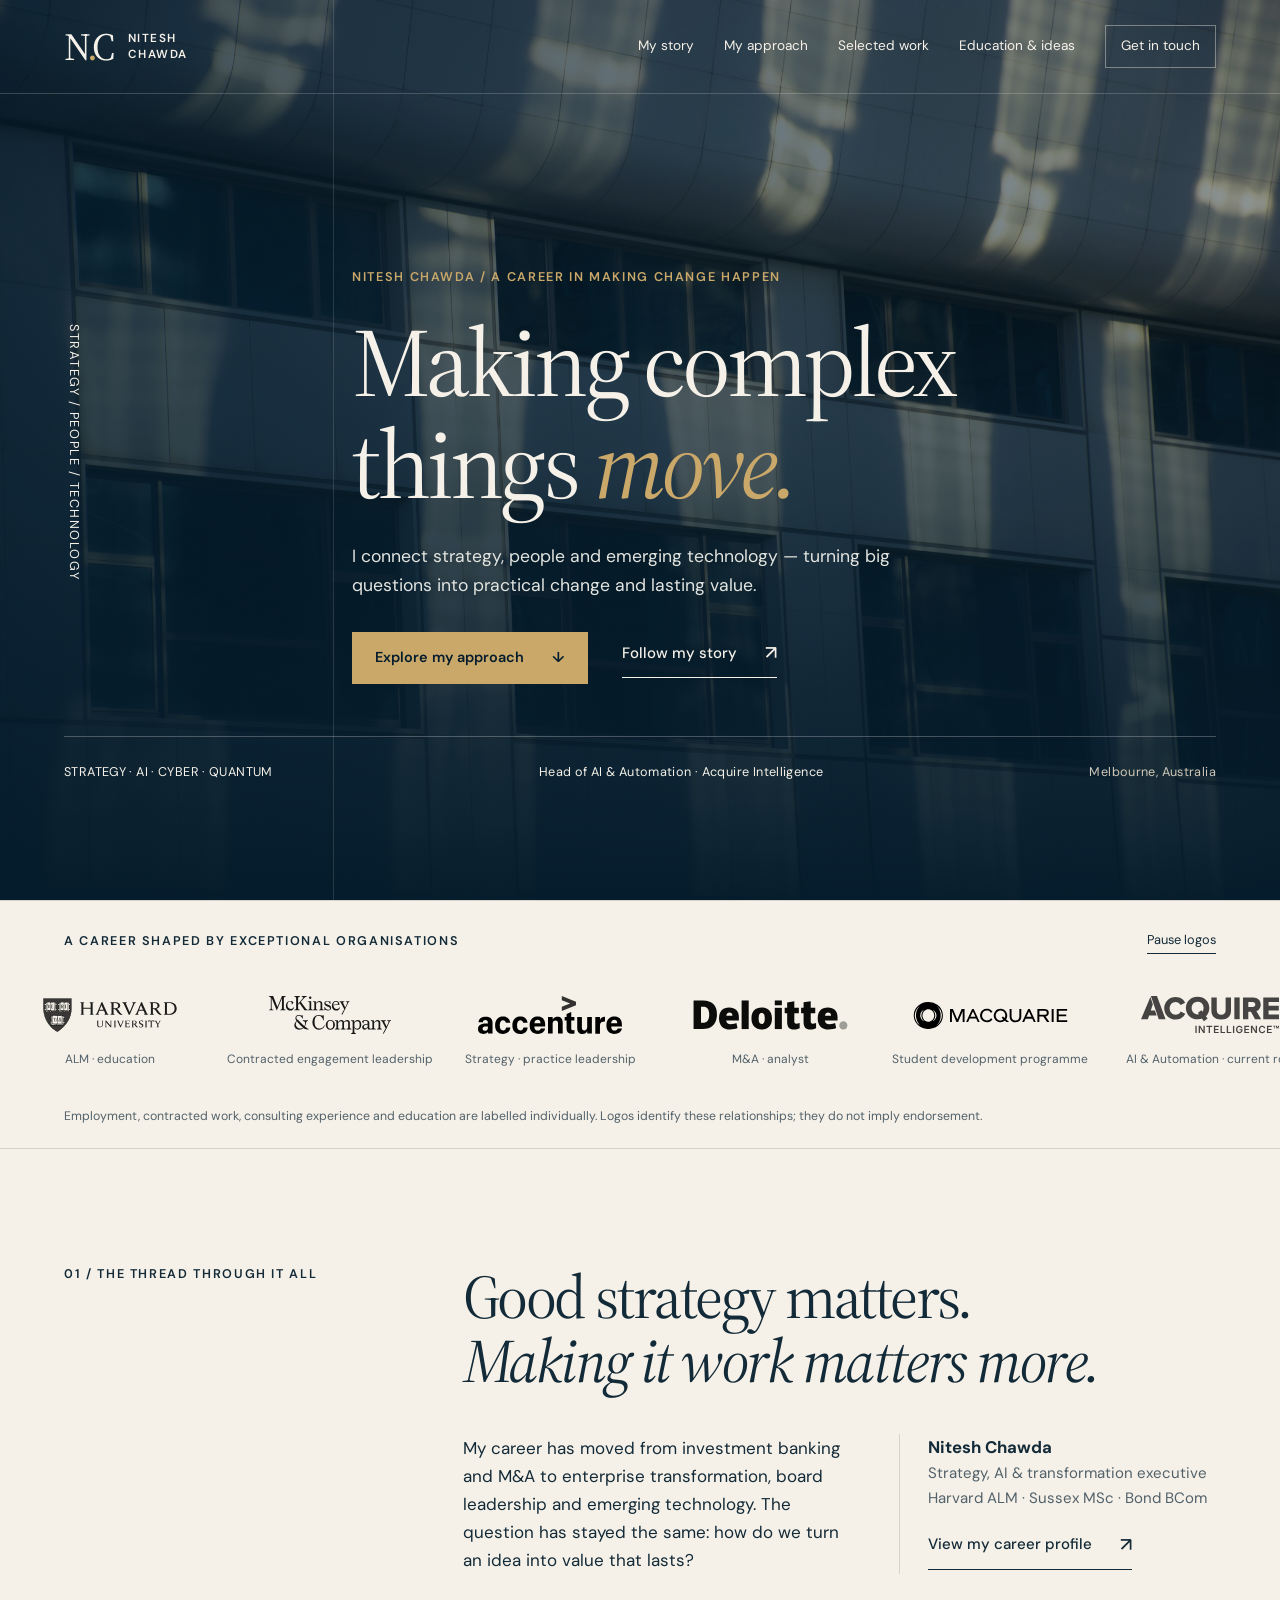
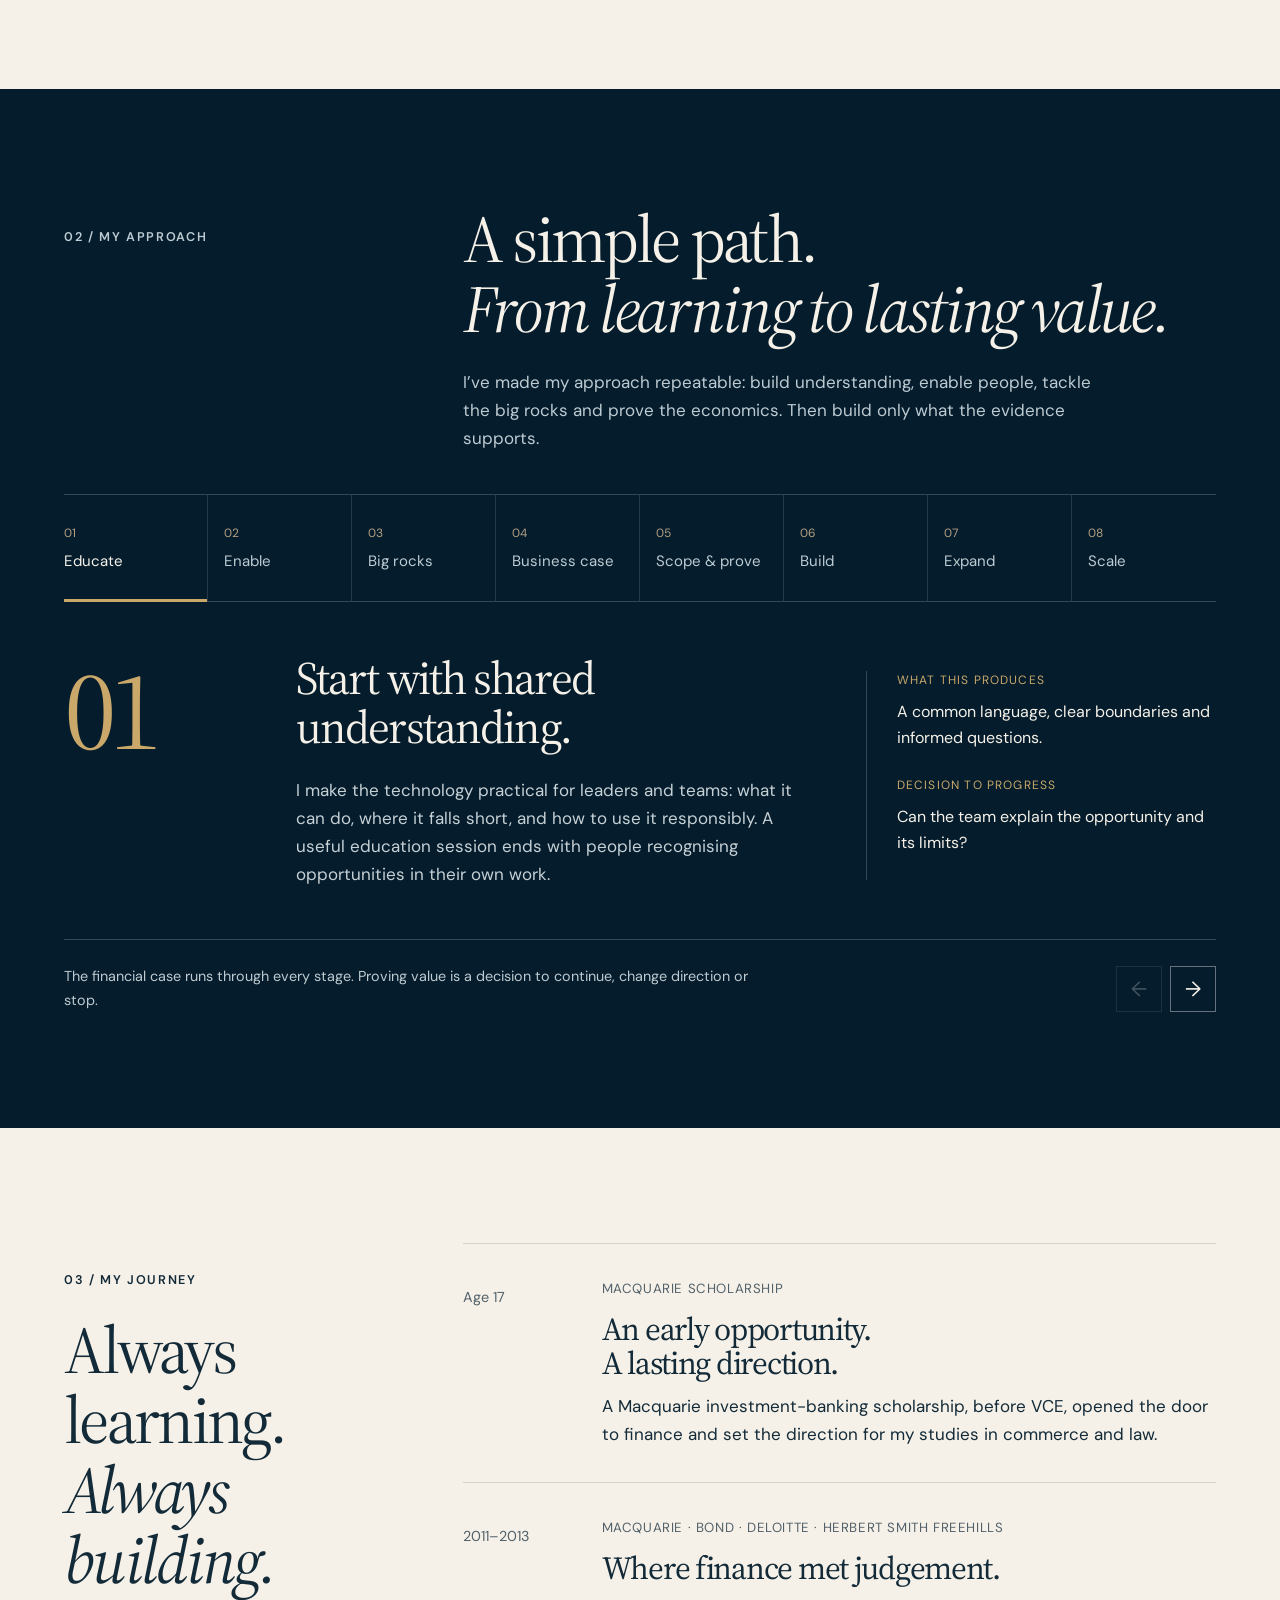
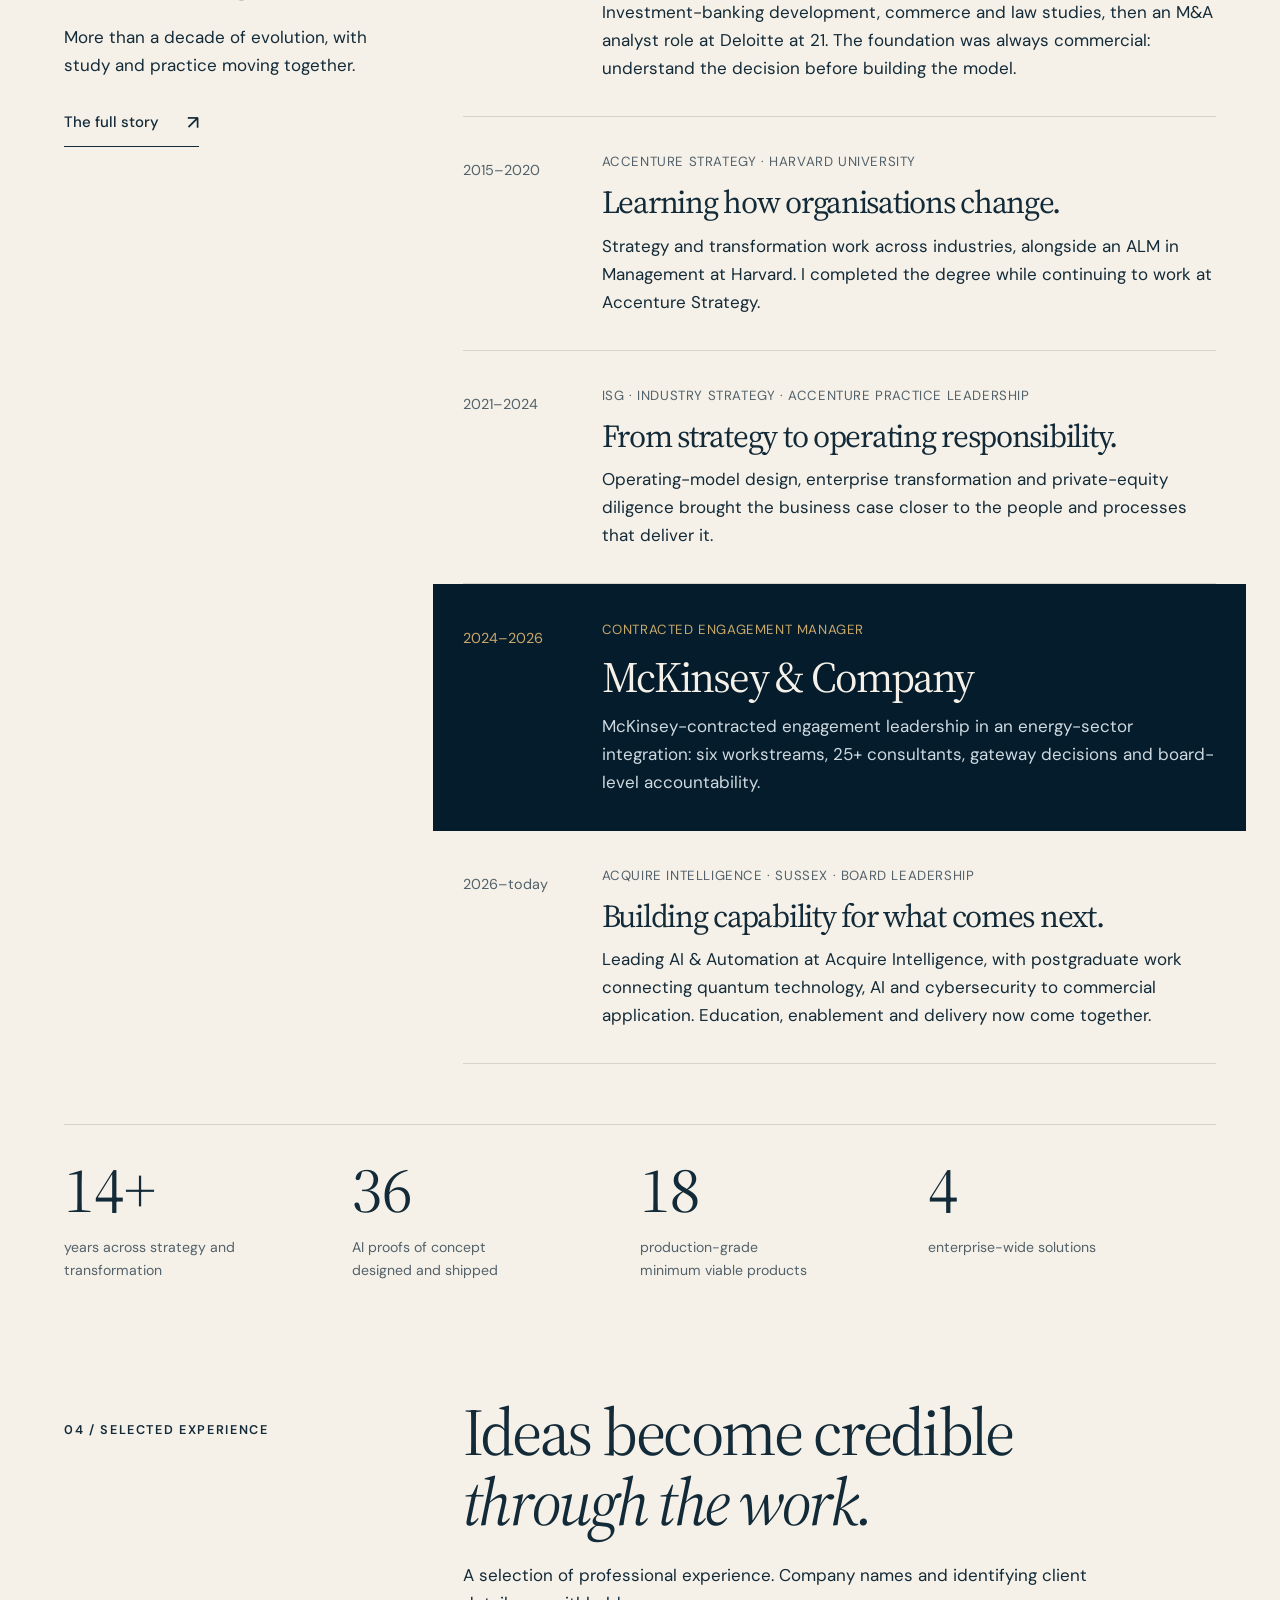
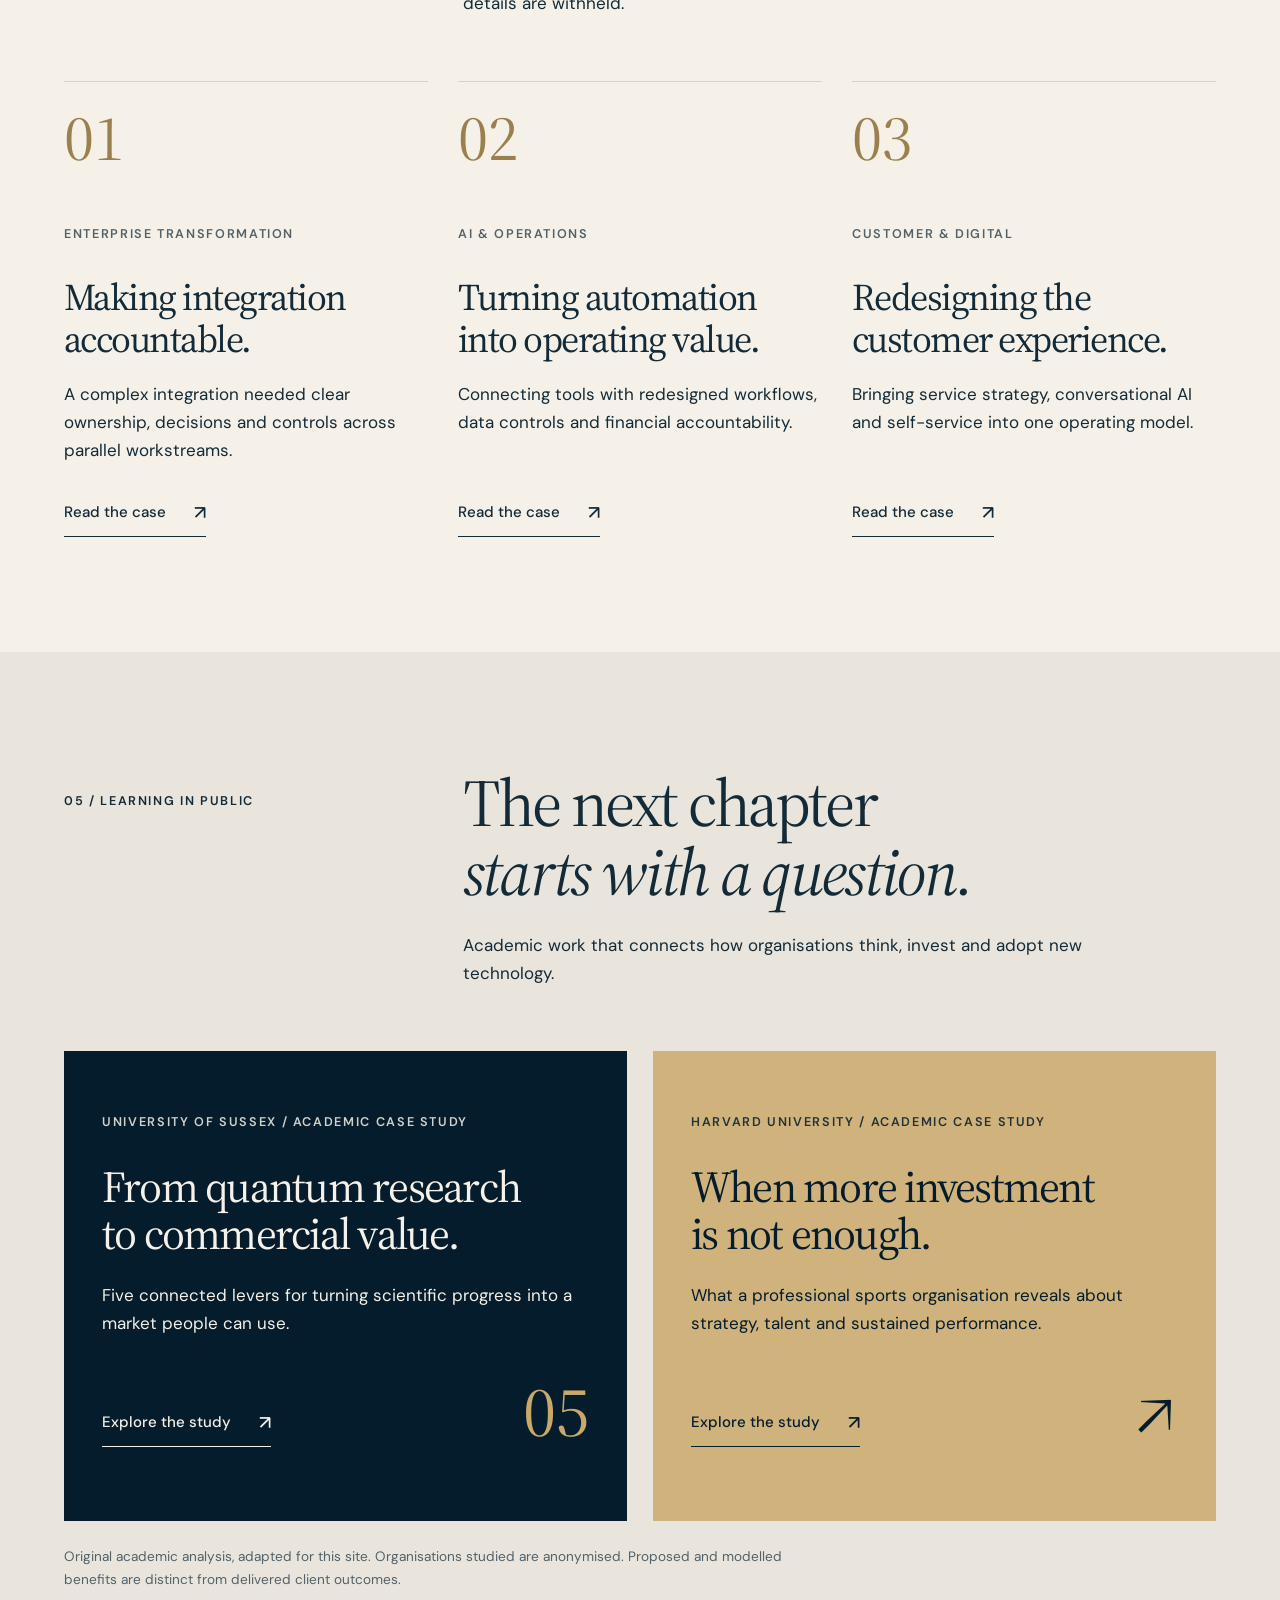
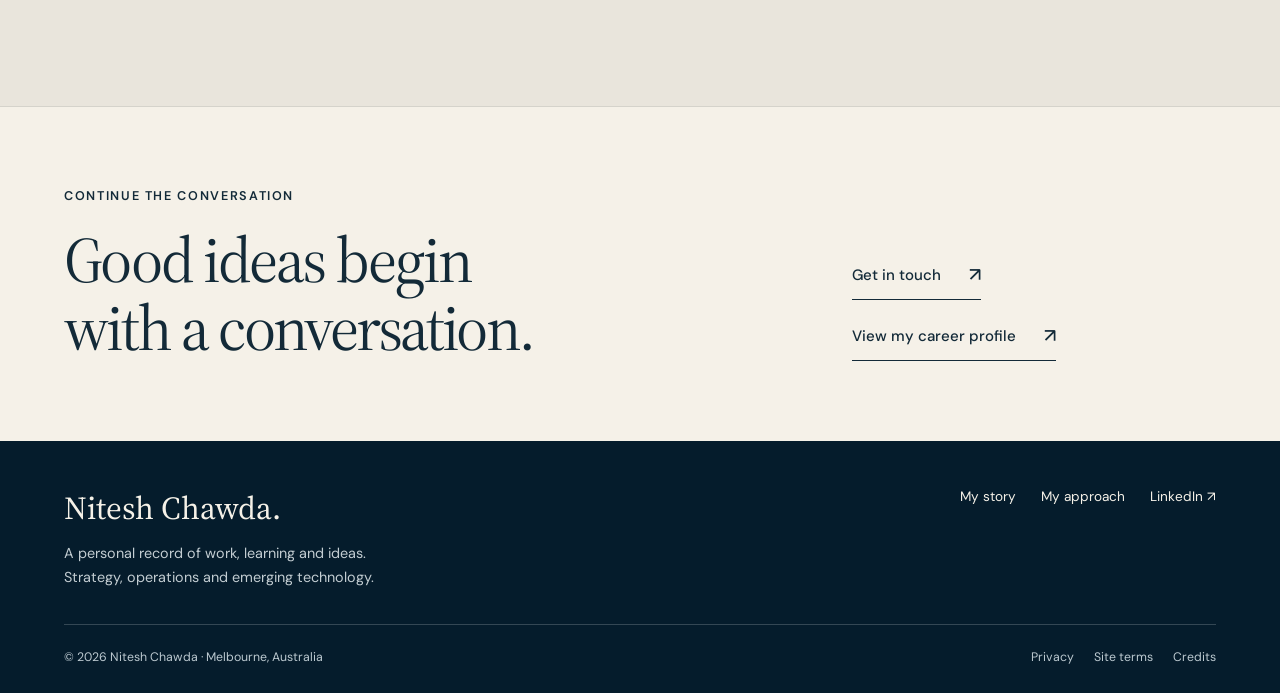
==== index.html @ 16fa70eb "Redesign personal portfolio around career, repeatable method and evidence" ====
<!doctype html>
<html lang="en-AU">
<head>
<meta charset="utf-8">
<meta name="viewport" content="width=device-width, initial-scale=1"><title>Strategy, people &amp; emerging technology · Nitesh Chawda</title>
<meta name="description" content="The personal career portfolio of Nitesh Chawda. Explore my journey, repeatable approach and selected work across strategy, AI, cybersecurity and quantum technology.">
<meta name="theme-color" content="#051c2c">
<meta property="og:title" content="Strategy, people &amp; emerging technology · Nitesh Chawda">
<meta property="og:description" content="The personal career portfolio of Nitesh Chawda. Explore my journey, repeatable approach and selected work across strategy, AI, cybersecurity and quantum technology.">
<meta property="og:type" content="website">
<meta property="og:url" content="https://niteshchawda.consulting/">
<meta property="og:image" content="https://niteshchawda.consulting/assets/hero.jpg">
<link rel="canonical" href="https://niteshchawda.consulting/">
<link rel="icon" href="assets/favicon.svg" type="image/svg+xml">
<link rel="preconnect" href="https://fonts.googleapis.com">
<link rel="preconnect" href="https://fonts.gstatic.com" crossorigin>
<link rel="stylesheet" href="assets/portfolio.css">
<script src="assets/portfolio.js" defer></script>
<script type="application/ld+json">{"@context": "https://schema.org", "@type": "ProfilePage", "url": "https://niteshchawda.consulting/", "mainEntity": {"@type": "Person", "name": "Nitesh Chawda", "url": "https://niteshchawda.consulting/", "jobTitle": "Head of AI & Automation Practice", "worksFor": {"@type": "Organization", "name": "Acquire Intelligence"}, "sameAs": ["https://www.linkedin.com/in/nitesh-chawda-strategy-director/"], "alumniOf": [{"@type": "CollegeOrUniversity", "name": "Bond University"}, {"@type": "CollegeOrUniversity", "name": "Harvard University"}, {"@type": "CollegeOrUniversity", "name": "University of Sussex"}]}}</script>
</head>
<body><a class="skip" href="#main">Skip to content</a>
<header class="header">
<div class="wrap"><a class="brand" href="./" aria-label="Nitesh Chawda — home"><span class="brand-monogram">N<i>.</i>C</span><span class="brand-name">NITESH<br>CHAWDA</span></a><button class="menu-toggle" type="button" aria-expanded="false" aria-controls="primary-nav">Menu</button>
<nav class="nav" id="primary-nav" aria-label="Main navigation"><a href="about.html">My story</a><a href="services.html">My approach</a><a href="engagements.html">Selected work</a><a href="insights.html">Education & ideas</a><a href="contact.html" class="nav-contact">Get in touch</a>
</nav>
</div>
</header>
<main id="main">
<section class="hero"><span class="hero-index" aria-hidden="true">STRATEGY / PEOPLE / TECHNOLOGY</span>
<div class="wrap">
<div class="hero-copy">
<p class="eyebrow gold">Nitesh Chawda / A career in making change happen
</p>
<h1>Making complex<br>things <em class="gold">move.</em>
</h1>
<p class="intro">I connect strategy, people and emerging technology — turning big questions into practical change and lasting value.
</p>
<div class="hero-links"><a class="button-link" href="#method">Explore my approach <span aria-hidden="true">↓</span></a><a class="text-link" href="about.html">Follow my story</a>
</div>
</div>
<div class="hero-bottom"><span>STRATEGY · AI · CYBER · QUANTUM</span><span>Head of AI & Automation · Acquire Intelligence</span><span>Melbourne, Australia</span>
</div>
</div>
</section>
<section class="affiliations" aria-label="Organisations in my career and education">
<div class="wrap affiliation-heading">
<p class="eyebrow">A career shaped by exceptional organisations
</p><button type="button" class="quiet-button js-only" data-pause-logos aria-pressed="false">Pause logos</button>
</div>
<div class="logo-window" tabindex="0" aria-label="Career and education logos">
<div class="logo-track">
<div class="logo-set">
<div class="logo-item"><img src="assets/logos/harvard.svg" alt="Harvard University" width="155" height="38" loading="lazy"><small>ALM · education</small>
</div>
<div class="logo-item"><img src="assets/logos/mckinsey.svg" alt="McKinsey &amp; Company" width="155" height="38" loading="lazy"><small>Contracted engagement leadership</small>
</div>
<div class="logo-item"><img src="assets/logos/accenture.svg" alt="Accenture" width="155" height="38" loading="lazy"><small>Strategy · practice leadership</small>
</div>
<div class="logo-item"><img src="assets/logos/deloitte.svg" alt="Deloitte" width="155" height="38" loading="lazy"><small>M&A · analyst</small>
</div>
<div class="logo-item"><img src="assets/logos/macquarie.svg" alt="Macquarie" width="155" height="38" loading="lazy"><small>Student development programme</small>
</div>
<div class="logo-item"><img src="assets/logos/acquire-intelligence.svg" alt="Acquire Intelligence" width="155" height="38" loading="lazy"><small>AI & Automation · current role</small>
</div>
<div class="logo-item"><img src="assets/logos/sussex.svg" alt="University of Sussex" width="155" height="38" loading="lazy"><small>MSc · education</small>
</div>
<div class="logo-item"><img src="assets/logos/bond.svg" alt="Bond University" width="155" height="38" loading="lazy"><small>Commerce · education</small>
</div>
<div class="logo-item"><img src="assets/logos/kpmg.svg" alt="KPMG" width="155" height="38" loading="lazy"><small>Strategy · manager</small>
</div>
<div class="logo-item"><img class="light-logo" src="assets/logos/isg-white.svg" alt="Information Services Group" width="155" height="38" loading="lazy"><small>Strategy · senior consultant</small>
</div>
<div class="logo-item"><img class="light-logo" src="assets/logos/woolworths-group-white.svg" alt="Woolworths Group" width="155" height="38" loading="lazy"><small>Strategy · contract role</small>
</div>
<div class="logo-item"><img src="assets/logos/telstra.svg" alt="Telstra" width="155" height="38" loading="lazy"><small>Consulting experience</small>
</div>
<div class="logo-item"><img src="assets/logos/bupa.svg" alt="Bupa" width="155" height="38" loading="lazy"><small>Consulting experience</small>
</div>
</div>
<div class="logo-set" aria-hidden="true">
<div class="logo-item"><img src="assets/logos/harvard.svg" alt="Harvard University" width="155" height="38" loading="lazy"><small>ALM · education</small>
</div>
<div class="logo-item"><img src="assets/logos/mckinsey.svg" alt="McKinsey &amp; Company" width="155" height="38" loading="lazy"><small>Contracted engagement leadership</small>
</div>
<div class="logo-item"><img src="assets/logos/accenture.svg" alt="Accenture" width="155" height="38" loading="lazy"><small>Strategy · practice leadership</small>
</div>
<div class="logo-item"><img src="assets/logos/deloitte.svg" alt="Deloitte" width="155" height="38" loading="lazy"><small>M&A · analyst</small>
</div>
<div class="logo-item"><img src="assets/logos/macquarie.svg" alt="Macquarie" width="155" height="38" loading="lazy"><small>Student development programme</small>
</div>
<div class="logo-item"><img src="assets/logos/acquire-intelligence.svg" alt="Acquire Intelligence" width="155" height="38" loading="lazy"><small>AI & Automation · current role</small>
</div>
<div class="logo-item"><img src="assets/logos/sussex.svg" alt="University of Sussex" width="155" height="38" loading="lazy"><small>MSc · education</small>
</div>
<div class="logo-item"><img src="assets/logos/bond.svg" alt="Bond University" width="155" height="38" loading="lazy"><small>Commerce · education</small>
</div>
<div class="logo-item"><img src="assets/logos/kpmg.svg" alt="KPMG" width="155" height="38" loading="lazy"><small>Strategy · manager</small>
</div>
<div class="logo-item"><img class="light-logo" src="assets/logos/isg-white.svg" alt="Information Services Group" width="155" height="38" loading="lazy"><small>Strategy · senior consultant</small>
</div>
<div class="logo-item"><img class="light-logo" src="assets/logos/woolworths-group-white.svg" alt="Woolworths Group" width="155" height="38" loading="lazy"><small>Strategy · contract role</small>
</div>
<div class="logo-item"><img src="assets/logos/telstra.svg" alt="Telstra" width="155" height="38" loading="lazy"><small>Consulting experience</small>
</div>
<div class="logo-item"><img src="assets/logos/bupa.svg" alt="Bupa" width="155" height="38" loading="lazy"><small>Consulting experience</small>
</div>
</div>
</div>
</div>
<div class="wrap">
<p class="affiliation-note">Employment, contracted work, consulting experience and education are labelled individually. Logos identify these relationships; they do not imply endorsement.
</p>
</div>
</section>
<section class="section">
<div class="wrap intro-grid">
<p class="eyebrow">01 / The thread through it all
</p>
<div>
<h2 class="intro-statement">Good strategy matters.<br><em>Making it work matters more.</em>
</h2>
<div class="intro-description">
<p>My career has moved from investment banking and M&A to enterprise transformation, board leadership and emerging technology. The question has stayed the same: how do we turn an idea into value that lasts?
</p>
<div class="mini-profile"><strong>Nitesh Chawda</strong><span>Strategy, AI & transformation executive</span><span>Harvard ALM · Sussex MSc · Bond BCom</span><a class="text-link" href="profile.html">View my career profile</a>
</div>
</div>
</div>
</div>
</section>
<section class="section dark method" id="method" data-method>
<div class="wrap">
<div class="section-head">
<p class="eyebrow gold">02 / My approach
</p>
<div>
<h2>A simple path.<br><em>From learning to lasting value.</em>
</h2>
<p>I’ve made my approach repeatable: build understanding, enable people, tackle the big rocks and prove the economics. Then build only what the evidence supports.
</p>
</div>
</div>
<div class="method-tabs js-only" role="tablist" aria-label="Explore the eight stages of my approach"><button type="button" class="method-tab" role="tab" id="step-1" aria-controls="method-panel" aria-selected="true" tabindex="0"><span>01</span>Educate</button><button type="button" class="method-tab" role="tab" id="step-2" aria-controls="method-panel" aria-selected="false" tabindex="-1"><span>02</span>Enable</button><button type="button" class="method-tab" role="tab" id="step-3" aria-controls="method-panel" aria-selected="false" tabindex="-1"><span>03</span>Big rocks</button><button type="button" class="method-tab" role="tab" id="step-4" aria-controls="method-panel" aria-selected="false" tabindex="-1"><span>04</span>Business case</button><button type="button" class="method-tab" role="tab" id="step-5" aria-controls="method-panel" aria-selected="false" tabindex="-1"><span>05</span>Scope & prove</button><button type="button" class="method-tab" role="tab" id="step-6" aria-controls="method-panel" aria-selected="false" tabindex="-1"><span>06</span>Build</button><button type="button" class="method-tab" role="tab" id="step-7" aria-controls="method-panel" aria-selected="false" tabindex="-1"><span>07</span>Expand</button><button type="button" class="method-tab" role="tab" id="step-8" aria-controls="method-panel" aria-selected="false" tabindex="-1"><span>08</span>Scale</button>
</div>
<div class="method-panel js-only" id="method-panel" role="tabpanel" aria-labelledby="step-1" tabindex="0">
<div class="method-number" data-number>01
</div>
<div>
<h3 data-title>Start with shared understanding.
</h3>
<p class="method-description" data-description>
</p>
</div>
<dl class="method-proof">
<dt>What this produces
</dt>
<dd data-output>
</dd>
<dt>Decision to progress
</dt>
<dd data-gate>
</dd>
</dl>
</div>
<div class="fallback-method">
<article>
<p class="eyebrow gold">01 / Educate
</p>
<h3>Start with shared understanding.
</h3>
<p>Give leaders and teams a practical understanding of the technology, its possibilities and its limits.
</p>
</article>
<article>
<p class="eyebrow gold">02 / Enable
</p>
<h3>Turn learning into everyday capability.
</h3>
<p>Connect the learning to real roles, tools, workflows and safe-use guidance.
</p>
</article>
<article>
<p class="eyebrow gold">03 / Big rocks
</p>
<h3>Find the big rocks. Break them down.
</h3>
<p>Identify the constraints that matter, then turn each into smaller, testable opportunities.
</p>
</article>
<article>
<p class="eyebrow gold">04 / Business case
</p>
<h3>Make every idea earn its investment.
</h3>
<p>Test full costs, adoption, risk, time to value and sustained returns before committing.
</p>
</article>
<article>
<p class="eyebrow gold">05 / Scope & prove
</p>
<h3>Choose a boundary. Prove the value.
</h3>
<p>Select one area and test feasibility, adoption and economics against a clear baseline.
</p>
</article>
<article>
<p class="eyebrow gold">06 / Build
</p>
<h3>Build something people can depend on.
</h3>
<p>Combine the working solution with its controls, support and operating model.
</p>
</article>
<article>
<p class="eyebrow gold">07 / Expand
</p>
<h3>Extend what the evidence supports.
</h3>
<p>Take proven components into adjacent teams, checking the value in each new context.
</p>
</article>
<article>
<p class="eyebrow gold">08 / Scale
</p>
<h3>Make the value last.
</h3>
<p>Embed ownership, governance and benefits tracking so the returns endure.
</p>
</article>
</div>
<div class="method-footer">
<p>The financial case runs through every stage. Proving value is a decision to continue, change direction or stop.
</p>
<div class="method-controls js-only"><button type="button" data-prev aria-label="Previous stage">←</button><button type="button" data-next aria-label="Next stage">→</button>
</div>
</div>
</div>
</section>
<section class="section" id="journey">
<div class="wrap">
<div class="journey-grid">
<div class="journey-aside">
<p class="eyebrow">03 / My journey
</p>
<h2 style="margin-top:25px">Always learning.<br><em>Always building.</em>
</h2>
<p>More than a decade of evolution, with study and practice moving together.
</p><a class="text-link" href="about.html">The full story</a>
</div>
<div class="timeline">
<article class="timeline-item ">
<div class="timeline-date">Age 17
</div>
<div>
<p class="role">Macquarie scholarship
</p>
<h3>An early opportunity.<br>A lasting direction.
</h3>
<p>A Macquarie investment-banking scholarship, before VCE, opened the door to finance and set the direction for my studies in commerce and law.
</p>
</div>
</article>
<article class="timeline-item ">
<div class="timeline-date">2011–2013
</div>
<div>
<p class="role">Macquarie · Bond · Deloitte · Herbert Smith Freehills
</p>
<h3>Where finance met judgement.
</h3>
<p>Investment-banking development, commerce and law studies, then an M&A analyst role at Deloitte at 21. The foundation was always commercial: understand the decision before building the model.
</p>
</div>
</article>
<article class="timeline-item ">
<div class="timeline-date">2015–2020
</div>
<div>
<p class="role">Accenture Strategy · Harvard University
</p>
<h3>Learning how organisations change.
</h3>
<p>Strategy and transformation work across industries, alongside an ALM in Management at Harvard. I completed the degree while continuing to work at Accenture Strategy.
</p>
</div>
</article>
<article class="timeline-item ">
<div class="timeline-date">2021–2024
</div>
<div>
<p class="role">ISG · Industry strategy · Accenture practice leadership
</p>
<h3>From strategy to operating responsibility.
</h3>
<p>Operating-model design, enterprise transformation and private-equity diligence brought the business case closer to the people and processes that deliver it.
</p>
</div>
</article>
<article class="timeline-item featured">
<div class="timeline-date">2024–2026
</div>
<div>
<p class="role">Contracted Engagement Manager
</p>
<h3>McKinsey &amp; Company
</h3>
<p>McKinsey-contracted engagement leadership in an energy-sector integration: six workstreams, 25+ consultants, gateway decisions and board-level accountability.
</p>
</div>
</article>
<article class="timeline-item ">
<div class="timeline-date">2026–today
</div>
<div>
<p class="role">Acquire Intelligence · Sussex · Board leadership
</p>
<h3>Building capability for what comes next.
</h3>
<p>Leading AI & Automation at Acquire Intelligence, with postgraduate work connecting quantum technology, AI and cybersecurity to commercial application. Education, enablement and delivery now come together.
</p>
</div>
</article>
</div>
</div>
<div class="stats">
<div class="stat"><strong>14+</strong><span>years across strategy and transformation</span>
</div>
<div class="stat"><strong>36</strong><span>AI proofs of concept designed and shipped</span>
</div>
<div class="stat"><strong>18</strong><span>production-grade minimum viable products</span>
</div>
<div class="stat"><strong>4</strong><span>enterprise-wide solutions</span>
</div>
</div>
</div>
</section>
<section class="section" style="padding-top:0">
<div class="wrap">
<div class="section-head">
<p class="eyebrow">04 / Selected experience
</p>
<div>
<h2>Ideas become credible<br><em>through the work.</em>
</h2>
<p>A selection of professional experience. Company names and identifying client details are withheld.
</p>
</div>
</div>
<div class="work-grid">
<article class="work-card"><span class="case-number">01</span>
<p class="eyebrow">Enterprise transformation
</p>
<h3>Making integration accountable.
</h3>
<p>A complex integration needed clear ownership, decisions and controls across parallel workstreams.
</p><a class="text-link" href="engagements.html#integration">Read the case</a>
</article>
<article class="work-card"><span class="case-number">02</span>
<p class="eyebrow">AI & operations
</p>
<h3>Turning automation into operating value.
</h3>
<p>Connecting tools with redesigned workflows, data controls and financial accountability.
</p><a class="text-link" href="engagements.html#automation">Read the case</a>
</article>
<article class="work-card"><span class="case-number">03</span>
<p class="eyebrow">Customer & digital
</p>
<h3>Redesigning the customer experience.
</h3>
<p>Bringing service strategy, conversational AI and self-service into one operating model.
</p><a class="text-link" href="engagements.html#customer">Read the case</a>
</article>
</div>
</div>
</section>
<section class="section research">
<div class="wrap">
<div class="section-head">
<p class="eyebrow">05 / Learning in public
</p>
<div>
<h2>The next chapter<br><em>starts with a question.</em>
</h2>
<p>Academic work that connects how organisations think, invest and adopt new technology.
</p>
</div>
</div>
<div class="research-grid">
<article class="research-card">
<p class="eyebrow">University of Sussex / Academic case study
</p>
<h3>From quantum research<br>to commercial value.
</h3>
<p>Five connected levers for turning scientific progress into a market people can use.
</p>
<div class="research-bottom"><a class="text-link" href="quantum-commercialisation.html">Explore the study</a><span class="research-motif" aria-hidden="true">05</span>
</div>
</article>
<article class="research-card light">
<p class="eyebrow">Harvard University / Academic case study
</p>
<h3>When more investment<br>is not enough.
</h3>
<p>What a professional sports organisation reveals about strategy, talent and sustained performance.
</p>
<div class="research-bottom"><a class="text-link" href="investment-and-performance.html">Explore the study</a><span class="research-motif" aria-hidden="true">↗</span>
</div>
</article>
</div>
<p class="research-note">Original academic analysis, adapted for this site. Organisations studied are anonymised. Proposed and modelled benefits are distinct from delivered client outcomes.
</p>
</div>
</section>
<section class="contact-section">
<div class="wrap contact-layout">
<div>
<p class="eyebrow">Continue the conversation
</p>
<h2 style="margin-top:20px">Good ideas begin<br>with a conversation.
</h2>
</div>
<div class="contact-links"><a class="text-link" href="contact.html">Get in touch</a><a class="text-link" href="profile.html">View my career profile</a>
</div>
</div>
</section>
</main>
<footer class="footer">
<div class="wrap">
<div class="footer-top">
<div><a class="footer-name" href="./">Nitesh Chawda.</a>
<p>A personal record of work, learning and ideas.<br>Strategy, operations and emerging technology.
</p>
</div>
<div class="footer-links"><a href="about.html">My story</a><a href="services.html">My approach</a><a href="https://www.linkedin.com/in/nitesh-chawda-strategy-director/" target="_blank" rel="noopener noreferrer">LinkedIn ↗</a>
</div>
</div>
<div class="footer-bottom"><span>© 2026 Nitesh Chawda · Melbourne, Australia</span>
<div><a href="privacy.html">Privacy</a><a href="terms.html">Site terms</a><a href="credits.html">Credits</a>
</div>
</div>
</div>
</footer>
</body>
</html>
---- assets/portfolio.css ----
@import url('https://fonts.googleapis.com/css2?family=DM+Sans:wght@400;500;600;700&family=Source+Serif+4:ital,wght@0,400;0,500;0,600;1,400;1,500&display=swap');
:root{--navy:#051c2c;--deep:#0b2c42;--brass:#c9a86a;--cream:#f5f1e8;--bone:#faf8f3;--text:#132a38;--muted:#52616a;--line:#d5d3cb;--serif:'Source Serif 4',Georgia,serif;--sans:'DM Sans',Arial,sans-serif;--space:clamp(24px,5vw,88px)}
*{box-sizing:border-box}html{scroll-behavior:smooth;scroll-padding-top:105px}body{margin:0;background:var(--cream);color:var(--text);font:17px/1.65 var(--sans);-webkit-font-smoothing:antialiased}button,input,textarea{font:inherit}a{color:inherit;text-decoration:none}a,button{touch-action:manipulation}button{cursor:pointer}img{max-width:100%;display:block}h1,h2,h3,p{margin:0}h1,h2,h3{font-family:var(--serif);font-weight:400;line-height:1.05;letter-spacing:-.04em}h1{font-size:clamp(3.3rem,7.6vw,7.8rem)}h2{font-size:clamp(2.8rem,5.2vw,5.2rem)}h3{font-size:clamp(1.8rem,3vw,2.8rem)}p+p{margin-top:1rem}button:focus-visible,a:focus-visible,input:focus-visible,textarea:focus-visible,summary:focus-visible{outline:3px solid #986e29;outline-offset:6px}.dark :focus-visible{outline-color:#e5c988}.wrap{max-width:1600px;margin:auto;padding-inline:var(--space)}.section{padding-block:clamp(70px,9vw,136px)}.dark{background:var(--navy);color:var(--cream)}.eyebrow{font-size:.79rem;line-height:1.5;font-weight:600;letter-spacing:.13em;text-transform:uppercase}.muted{color:var(--muted)}.gold{color:var(--brass)}.serif-italic{font-style:italic}.section-head{display:grid;grid-template-columns:1fr 2.1fr;gap:40px;margin-bottom:64px}.section-head p{max-width:630px;margin-top:24px}.text-link{display:inline-flex;align-items:center;gap:28px;border-bottom:1px solid currentColor;padding-bottom:8px;font-size:.94rem;font-weight:500}.text-link:after{content:'↗';font-size:1.2rem;transition:transform .2s}.text-link:hover:after{transform:translate(3px,-3px)}.button-link{padding:13px 22px;background:var(--brass);color:var(--navy);border:1px solid var(--brass);display:inline-flex;gap:28px;align-items:center;font-size:.9rem;font-weight:600}.button-link:hover{background:#e1c58e}.skip{position:absolute;top:8px;left:8px;transform:translateY(-200%);z-index:99;padding:8px 15px;background:white;color:var(--navy)}.skip:focus{transform:none}
.header{height:94px;position:absolute;inset:0 0 auto;z-index:20;color:var(--cream);border-bottom:1px solid #ffffff30}.header .wrap{height:100%;display:flex;align-items:center;justify-content:space-between;gap:30px}.brand{display:flex;align-items:center;gap:16px;flex-shrink:0}.brand-monogram{font-family:var(--serif);font-size:2.4rem;letter-spacing:-.09em}.brand-monogram i{color:var(--brass);font-style:normal}.brand-name{font-size:.73rem;font-weight:600;letter-spacing:.13em;line-height:1.4}.nav{display:flex;gap:30px;align-items:center;font-size:.85rem}.nav a{padding-block:7px;border-bottom:1px solid transparent}.nav a:hover,.nav a[aria-current=page]{border-color:var(--brass)}.nav .nav-contact{border:1px solid #f5f1e865;padding:9px 15px}.menu-toggle{display:none;border:1px solid #fff8;color:inherit;background:transparent;padding:7px 13px;font-size:.9rem}
.hero{min-height:min(940px,100svh);position:relative;display:flex;align-items:flex-end;padding-top:170px;padding-bottom:46px;background:var(--navy);overflow:hidden;color:var(--cream)}.hero:before{content:'';position:absolute;inset:0;background:linear-gradient(90deg,rgba(5,28,44,.76),rgba(5,28,44,.38)),linear-gradient(0deg,rgba(5,28,44,.97),transparent 75%),url('hero.jpg') center/cover no-repeat;opacity:.9}.hero:after{content:'';position:absolute;inset:0 0 0 26%;border-left:1px solid #ffffff20;pointer-events:none}.hero .wrap{position:relative;z-index:1;width:100%}.hero-copy{margin-left:25%;padding-block:26px 52px}.hero h1{max-width:950px;margin-block:24px 27px}.hero .intro{max-width:600px;font-size:1.1rem;line-height:1.65;color:#e2e4df}.hero-links{display:flex;gap:34px;flex-wrap:wrap;margin-top:32px;align-items:center}.hero-bottom{display:flex;justify-content:space-between;gap:24px;border-top:1px solid #ffffff40;padding-top:25px;font-size:.79rem;letter-spacing:.03em}.hero-bottom span:last-child{color:#d0c8b8}.hero-index{position:absolute;left:var(--space);top:36%;font-size:.8rem;letter-spacing:.12em;writing-mode:vertical-rl}.page-hero{padding-top:185px;padding-bottom:75px}.page-hero h1{font-size:clamp(3.3rem,6.8vw,6.5rem);max-width:1050px;margin:26px 0}.page-hero .lead{max-width:740px;color:#cfdbdf;font-size:1.15rem}
.intro-statement{max-width:1020px;font-size:clamp(2.8rem,4.8vw,5rem)}.intro-grid{display:grid;grid-template-columns:1fr 2.1fr;gap:40px}.intro-description{display:grid;grid-template-columns:1.2fr 1fr;gap:56px;margin-top:40px}.intro-description p{max-width:530px}.mini-profile{border-left:1px solid var(--line);padding-left:28px}.mini-profile strong{display:block;font-size:1.05rem}.mini-profile span{display:block;color:var(--muted);font-size:.94rem}.mini-profile a{margin-top:18px}.affiliations{border-top:1px solid var(--line);border-bottom:1px solid var(--line);padding-block:28px 22px;overflow:hidden}.affiliation-heading{display:flex;justify-content:space-between;align-items:center;gap:20px;margin-bottom:30px}.quiet-button{font:inherit;font-size:.8rem;background:transparent;border:0;border-bottom:1px solid currentColor;color:inherit;padding:0 0 3px}.logo-window{overflow:hidden}.logo-track{display:flex;gap:0;width:max-content;animation:drift 48s linear infinite}.logo-track.paused,.logo-window:hover .logo-track,.logo-window:focus-within .logo-track{animation-play-state:paused}.logo-set{display:flex;align-items:center}.logo-item{width:220px;min-height:98px;display:flex;flex-direction:column;align-items:center;justify-content:center;gap:16px;padding-inline:30px}.logo-item img{height:38px;width:155px;object-fit:contain;filter:grayscale(1);mix-blend-mode:multiply}.logo-item small{font-size:.75rem;color:var(--muted);white-space:nowrap}.affiliation-note{font-size:.77rem;color:var(--muted);margin-top:24px}.word-logo{font-family:var(--serif);font-size:1.7rem;line-height:1.1;font-weight:600;text-align:center}.word-logo.sans{font-family:var(--sans);font-size:1.4rem}
.method .section-head{margin-bottom:42px}.method .section-head p{color:#bdcbd2}.method-tabs{display:grid;grid-template-columns:repeat(8,1fr);border-top:1px solid #ffffff30;border-bottom:1px solid #ffffff30}.method-tab{position:relative;min-height:106px;text-align:left;border:0;border-right:1px solid #ffffff20;background:none;color:#bdcbd2;padding:20px 16px;line-height:1.2;font-size:.94rem}.method-tab:first-child{padding-left:0}.method-tab:last-child{border-right:0}.method-tab span{display:block;font-size:.75rem;color:#b5a183;margin-bottom:12px}.method-tab[aria-selected=true]{color:var(--cream)}.method-tab[aria-selected=true]:after{content:'';position:absolute;bottom:-1px;left:0;right:0;height:3px;background:var(--brass)}.method-tab:hover{background:#ffffff08}.method-panel{display:grid;grid-template-columns:.75fr 2.1fr 1.4fr;gap:44px;padding-block:52px 42px;min-height:330px}.method-number{font-family:var(--serif);font-size:7rem;line-height:1;color:var(--brass);letter-spacing:-.07em}.method-panel h3{font-size:clamp(2.3rem,3.6vw,3.6rem);max-width:640px}.method-panel .method-description{color:#c6d1d6;max-width:650px;margin-top:25px}.method-proof{border-left:1px solid #ffffff30;padding-left:30px}.method-proof dt{font-size:.75rem;letter-spacing:.1em;text-transform:uppercase;color:var(--brass);margin-bottom:8px}.method-proof dd{margin:0 0 24px;font-size:1rem}.method-footer{display:flex;justify-content:space-between;align-items:center;border-top:1px solid #ffffff30;padding-top:25px;gap:30px}.method-footer p{font-size:.9rem;color:#becbd0;max-width:720px}.method-controls{display:flex;gap:8px;flex-shrink:0}.method-controls button{width:46px;height:46px;background:none;border:1px solid #ffffff60;color:var(--cream);font-size:1.3rem}.method-controls button:hover{background:var(--brass);color:var(--navy)}.method-controls button:disabled{opacity:.25;cursor:default}.js-only{display:none}.js .js-only{display:block}.js .method-tabs.js-only{display:grid}.js .method-controls.js-only{display:flex}.js .fallback-method{display:none}.fallback-method article{border-top:1px solid #fff5;padding:24px 0}.fallback-method h3{font-size:2rem}.fallback-method p{margin-top:12px}
.journey-grid{display:grid;grid-template-columns:1fr 2.1fr;gap:40px}.journey-aside{position:sticky;top:60px;align-self:start}.journey-aside p{max-width:320px;margin-top:28px}.journey-aside .text-link{margin-top:28px}.timeline{border-top:1px solid var(--line)}.timeline-item{display:grid;grid-template-columns:105px 1fr;gap:34px;padding:34px 0;border-bottom:1px solid var(--line)}.timeline-date{font-size:.9rem;color:var(--muted);padding-top:8px}.timeline-item h3{font-size:2rem;margin-bottom:12px}.timeline-item .role{font-size:.83rem;letter-spacing:.045em;text-transform:uppercase;color:var(--muted);margin-bottom:13px}.timeline-item p{max-width:630px}.timeline-item.featured{background:var(--navy);color:var(--cream);padding:35px 30px;margin-inline:-30px;border:0}.timeline-item.featured .timeline-date,.timeline-item.featured .role{color:var(--brass)}.timeline-item.featured h3{font-size:2.7rem}.timeline-item.featured p{color:#cfdae0}.full-career .timeline-item{grid-template-columns:145px 1fr}.stats{display:grid;grid-template-columns:repeat(4,1fr);margin-top:60px;border-top:1px solid var(--line)}.stat{padding:30px 30px 0 0}.stat strong{font-family:var(--serif);font-size:4rem;line-height:1.1;font-weight:400}.stat span{display:block;font-size:.88rem;color:var(--muted);max-width:180px;margin-top:10px}
.work-grid{display:grid;grid-template-columns:repeat(3,1fr);gap:30px}.work-card{border-top:1px solid var(--line);padding-top:24px;display:flex;flex-direction:column;align-items:start}.work-card .eyebrow{color:var(--muted);margin-bottom:32px}.work-card h3{font-size:2.35rem;line-height:1.12}.work-card p{margin:20px 0 32px}.work-card .text-link{margin-top:auto}.case-number{font-family:var(--serif);font-size:4rem;color:#9b804d;margin-bottom:35px;line-height:1}.research{background:#e9e5dc}.research-grid{display:grid;grid-template-columns:1fr 1fr;gap:26px}.research-card{background:var(--navy);color:var(--cream);padding:38px;min-height:470px;display:flex;flex-direction:column;align-items:start;position:relative;overflow:hidden}.research-card.light{background:#d0b37c;color:var(--navy)}.research-card .eyebrow{margin-bottom:32px;opacity:.85}.research-card h3{font-size:2.75rem;max-width:560px}.research-card p{margin-top:24px;max-width:480px}.research-card .text-link{margin-top:auto}.research-bottom{display:flex;align-items:center;justify-content:space-between;width:100%;padding-top:40px}.research-motif{font-family:var(--serif);font-size:4.4rem;line-height:1;color:var(--brass)}.light .research-motif{color:var(--navy)}.research-note{font-size:.85rem;max-width:750px;margin-top:25px;color:var(--muted)}.learning-grid{display:grid;grid-template-columns:repeat(3,1fr);gap:40px;margin-top:55px}.learning-item{border-top:1px solid var(--line);padding-top:25px}.learning-item h3{font-size:2rem;margin:18px 0}.learning-item p{font-size:1rem}.learning-item .degree{font-weight:600;margin-bottom:12px}.learning-item small{display:block;color:var(--muted);margin-top:16px;font-size:.83rem}
.quote{font-family:var(--serif);font-size:clamp(2.6rem,5vw,5rem);line-height:1.15;letter-spacing:-.03em;max-width:1100px;margin:0}.quote-footer{margin-top:32px;font-size:.9rem}.contact-section{padding-block:80px;border-top:1px solid var(--line)}.contact-layout{display:grid;grid-template-columns:2fr 1fr;gap:60px;align-items:end}.contact-layout h2{font-size:clamp(2.8rem,5vw,5rem)}.contact-links{display:flex;flex-direction:column;gap:20px;align-items:start}.contact-links a{overflow-wrap:anywhere}.footer{background:var(--navy);color:var(--cream);padding-block:45px 25px}.footer-top{display:flex;justify-content:space-between;gap:50px;padding-bottom:35px}.footer-name{font:2rem var(--serif)}.footer-top p{max-width:560px;color:#c3cdd2;font-size:.9rem;margin-top:12px}.footer-links{display:flex;gap:25px;align-items:start;font-size:.85rem}.footer-bottom{border-top:1px solid #ffffff30;padding-top:22px;display:flex;justify-content:space-between;gap:25px;font-size:.77rem;color:#bcc9d0}.footer-bottom div{display:flex;gap:20px}
.article{max-width:980px;margin:auto;padding:80px var(--space)}.article h2{font-size:2.7rem;margin:48px 0 22px}.article h3{font-size:1.75rem;margin:28px 0 15px}.article p{margin-bottom:22px}.article .eyebrow{margin-bottom:16px}.article ul{padding-left:22px}.article li{margin-bottom:12px}.article .callout{background:#e8e2d6;border-left:3px solid #9b804d;padding:25px 30px;margin:32px 0}.article .callout p:last-child{margin-bottom:0}.case-meta{display:grid;grid-template-columns:repeat(3,1fr);gap:25px;border-block:1px solid var(--line);padding-block:25px;margin-bottom:42px}.case-meta dt{font-size:.75rem;text-transform:uppercase;letter-spacing:.06em;color:var(--muted);margin-bottom:8px}.case-meta dd{margin:0;font-size:.95rem}.case-section{padding-block:65px;border-top:1px solid var(--line)}.case-section h2{margin-top:0}.back-link{margin-bottom:38px}.source-note{font-size:.88rem;color:var(--muted);border-top:1px solid var(--line);padding-top:24px}.form-grid{display:grid;grid-template-columns:1fr 1fr;gap:25px}.contact-form label{display:block;font-size:.9rem;margin-bottom:7px}.contact-form input,.contact-form textarea{width:100%;background:transparent;border:1px solid #8d9699;border-radius:0;padding:13px;color:var(--navy)}.contact-form textarea{min-height:170px}.form-row{margin-bottom:25px}.contact-form button{border:0}.contact-form .consent{display:flex;align-items:start;gap:10px;font-size:.85rem}.contact-form .consent input{width:18px;height:18px;flex-shrink:0}.print-button{background:none;border:1px solid currentColor;padding:10px 18px;color:inherit;font:inherit;font-size:.9rem}.no-margin{margin:0}.visually-hidden{position:absolute;width:1px;height:1px;overflow:hidden;clip:rect(0,0,0,0);white-space:nowrap}.print-only{display:none}@keyframes drift{to{transform:translateX(-50%)}}
.js .method-panel.js-only{display:grid}
.logo-item img.light-logo{filter:brightness(0);mix-blend-mode:normal}
@media(min-width:1700px){.hero{min-height:880px}}
@media(max-width:1100px){.nav{gap:18px}.hero-copy{margin-left:15%}.hero:after{left:18%}.hero-index{display:none}.section-head,.intro-grid,.journey-grid{grid-template-columns:1fr 2.3fr}.intro-description{gap:30px}.method-tabs{grid-template-columns:repeat(4,1fr)}.method-tab:nth-child(4){border-right:0}.method-tab{min-height:90px;border-bottom:1px solid #ffffff20}.method-tab:first-child{padding-left:16px}.method-panel{grid-template-columns:.65fr 2fr 1.5fr;gap:25px}.method-number{font-size:5rem}.work-grid{gap:25px}.work-card h3{font-size:2rem}.research-card{padding:30px}.research-card h3{font-size:2.35rem}}
@media(max-width:800px){.header{height:80px}.brand-name{font-size:.68rem}.menu-toggle{display:block}.nav{display:none;position:absolute;left:0;right:0;top:79px;padding:24px var(--space);background:var(--navy);border-bottom:1px solid #ffffff40;flex-direction:column;align-items:stretch;gap:12px}.nav.open{display:flex}.nav .nav-contact{align-self:start}.hero{min-height:820px;min-height:100svh;padding-top:140px;padding-bottom:28px}.hero-copy{margin-left:0;padding-bottom:40px}.hero:after{display:none}.hero h1{font-size:clamp(3.4rem,10vw,5.5rem)}.hero .intro{max-width:530px;font-size:1rem}.hero-links{gap:22px}.hero-bottom{font-size:.72rem;flex-direction:column;gap:8px}.section-head,.intro-grid,.journey-grid{grid-template-columns:1fr;gap:24px}.section-head{margin-bottom:40px}.intro-description{grid-template-columns:1fr}.mini-profile{padding-left:0;border-left:0;border-top:1px solid var(--line);padding-top:25px}.journey-aside{position:static}.journey-aside p{max-width:600px}.journey-aside .text-link{margin-bottom:25px}.timeline-item{grid-template-columns:95px 1fr;gap:20px}.timeline-item.featured{margin-inline:0;padding:30px 22px}.timeline-item.featured h3{font-size:2.15rem}.stats{grid-template-columns:1fr 1fr}.stat strong{font-size:3.4rem}.method-panel{grid-template-columns:62px 1fr;gap:20px;min-height:0;padding-block:35px}.method-number{font-size:3.5rem}.method-proof{grid-column:2;padding-left:0;border-left:0}.method-panel h3{font-size:2.6rem}.method-proof dd{margin-bottom:18px}.method-footer{align-items:start}.method-footer p{font-size:.84rem}.work-grid{grid-template-columns:1fr}.work-card{display:grid;grid-template-columns:60px 1fr;column-gap:25px;padding-block:28px}.work-card .eyebrow,.work-card h3,.work-card p,.work-card .text-link{grid-column:2}.work-card .eyebrow{margin-bottom:16px}.work-card .case-number{grid-row:1/4;font-size:2.5rem}.work-card p{margin:16px 0 22px}.work-card .text-link{justify-self:start}.research-grid{grid-template-columns:1fr}.research-card{min-height:430px}.learning-grid{grid-template-columns:1fr;gap:30px}.contact-layout{grid-template-columns:1fr;gap:35px}.footer-top,.footer-bottom{flex-direction:column;gap:25px}.footer-links{flex-wrap:wrap}.case-meta{grid-template-columns:1fr;gap:18px}.full-career .timeline-item{grid-template-columns:1fr;gap:10px}.page-hero{padding-top:140px;padding-bottom:55px}.article{padding-block:50px}.form-grid{grid-template-columns:1fr;gap:0}.affiliation-heading{align-items:start}.logo-item{width:190px}.logo-item img{width:140px}.affiliation-heading .eyebrow{max-width:210px}}
@media(max-width:420px){.hero h1{font-size:3.2rem}.hero-links{align-items:start;flex-direction:column;gap:20px}.hero-copy{padding-top:0}.method-tab{font-size:.8rem;padding:15px 10px}.method-tab span{font-size:.73rem}.method-panel{grid-template-columns:1fr}.method-number{font-size:3rem}.method-proof{grid-column:1}.timeline-item{grid-template-columns:1fr;gap:10px}.timeline-item.featured{padding:25px 20px}.research-card h3{font-size:2.15rem}.research-card{padding:28px 24px}.brand{gap:10px}.brand-monogram{font-size:2rem}.method-footer{flex-direction:column}}
@media(prefers-reduced-motion:reduce){html{scroll-behavior:auto}.logo-track{animation:none}.logo-window{overflow-x:auto}.logo-set[aria-hidden=true]{display:none}*{transition:none!important}}
@media print{.header,.footer,.contact-section,.no-print,.print-button,.skip,.logo-window,.hero-links{display:none!important}.print-only{display:block}body,.dark,.research{background:white!important;color:#111!important;font-size:11pt}.wrap{padding:0}.section,.page-hero{padding:20px 0}.page-hero h1{font-size:32pt}.page-hero .lead,.muted,.timeline-date,.role,.timeline-item.featured p,.timeline-item.featured .role{color:#444!important}h2{font-size:25pt}h3{font-size:19pt!important}.timeline-item.featured{background:#eee;color:#111;margin:0}.timeline-item,.learning-item,.case-section{break-inside:avoid}.timeline-item{padding:15px 0}.article{max-width:none;padding:0}.article h2{font-size:23pt}.article h3{font-size:18pt}.source-note{font-size:10pt}.contact-layout,.journey-grid{display:block}.full-career .timeline-item{grid-template-columns:125px 1fr}.hero{min-height:0;padding:20px 0}.hero:before,.hero:after{display:none}.hero-copy{margin:0}.hero h1{font-size:36pt}.hero .intro{color:#111}.research-grid,.learning-grid{display:block}.research-card{background:white!important;color:#111;min-height:0;padding:20px 0}.research-motif{display:none}.stats{margin-top:20px}.stat strong{font-size:30pt}}
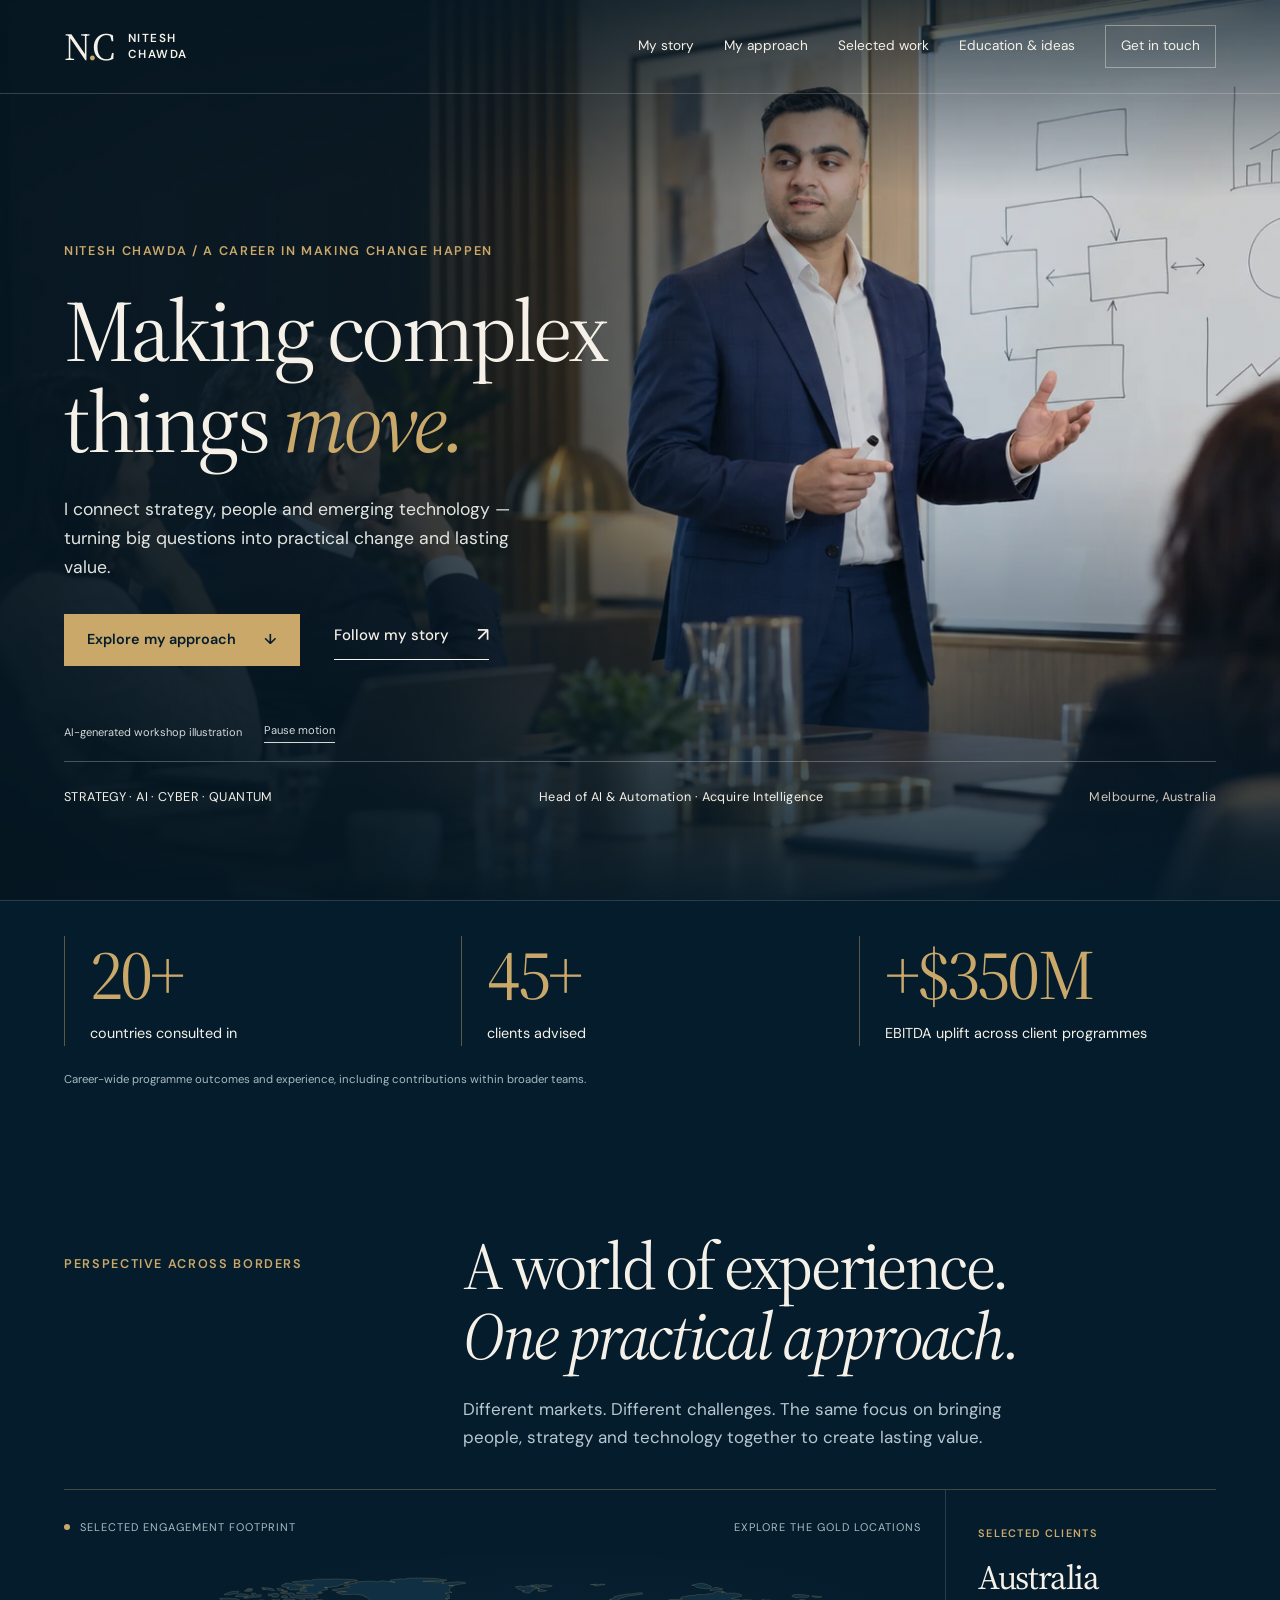
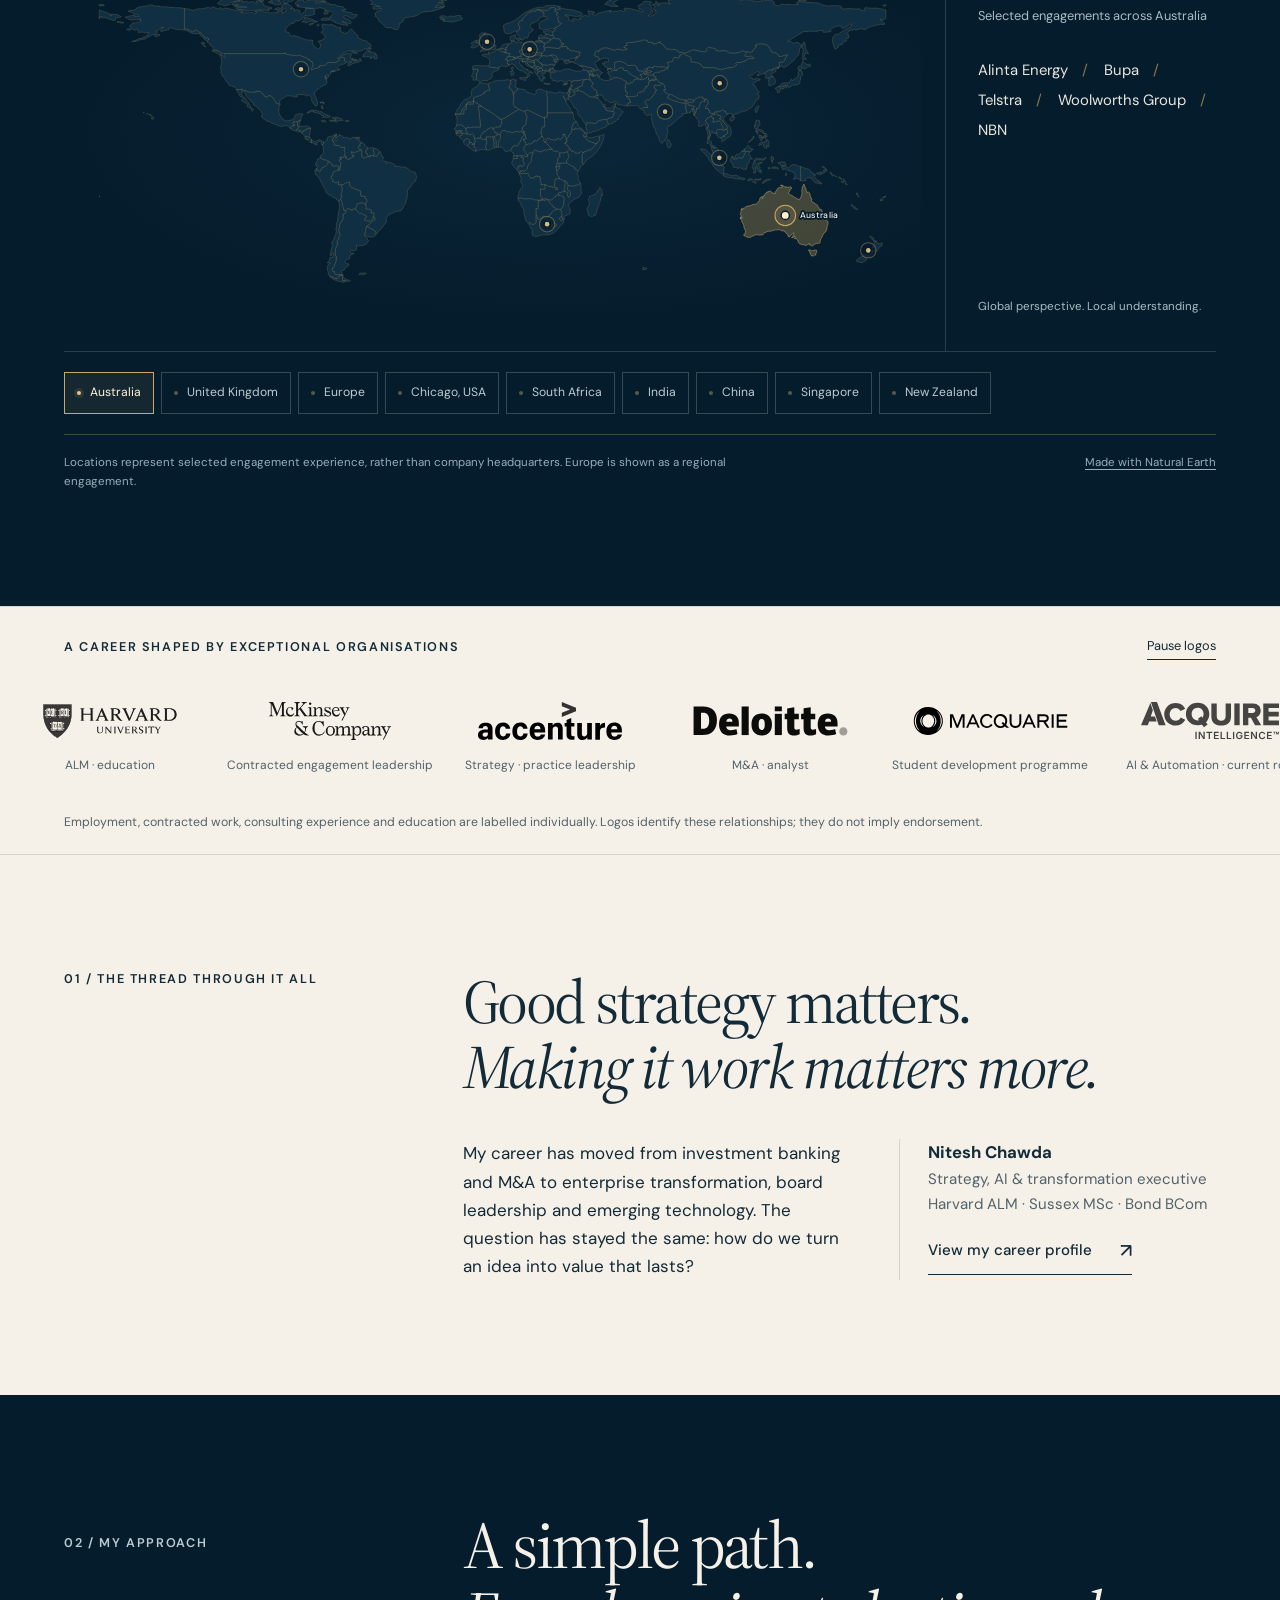
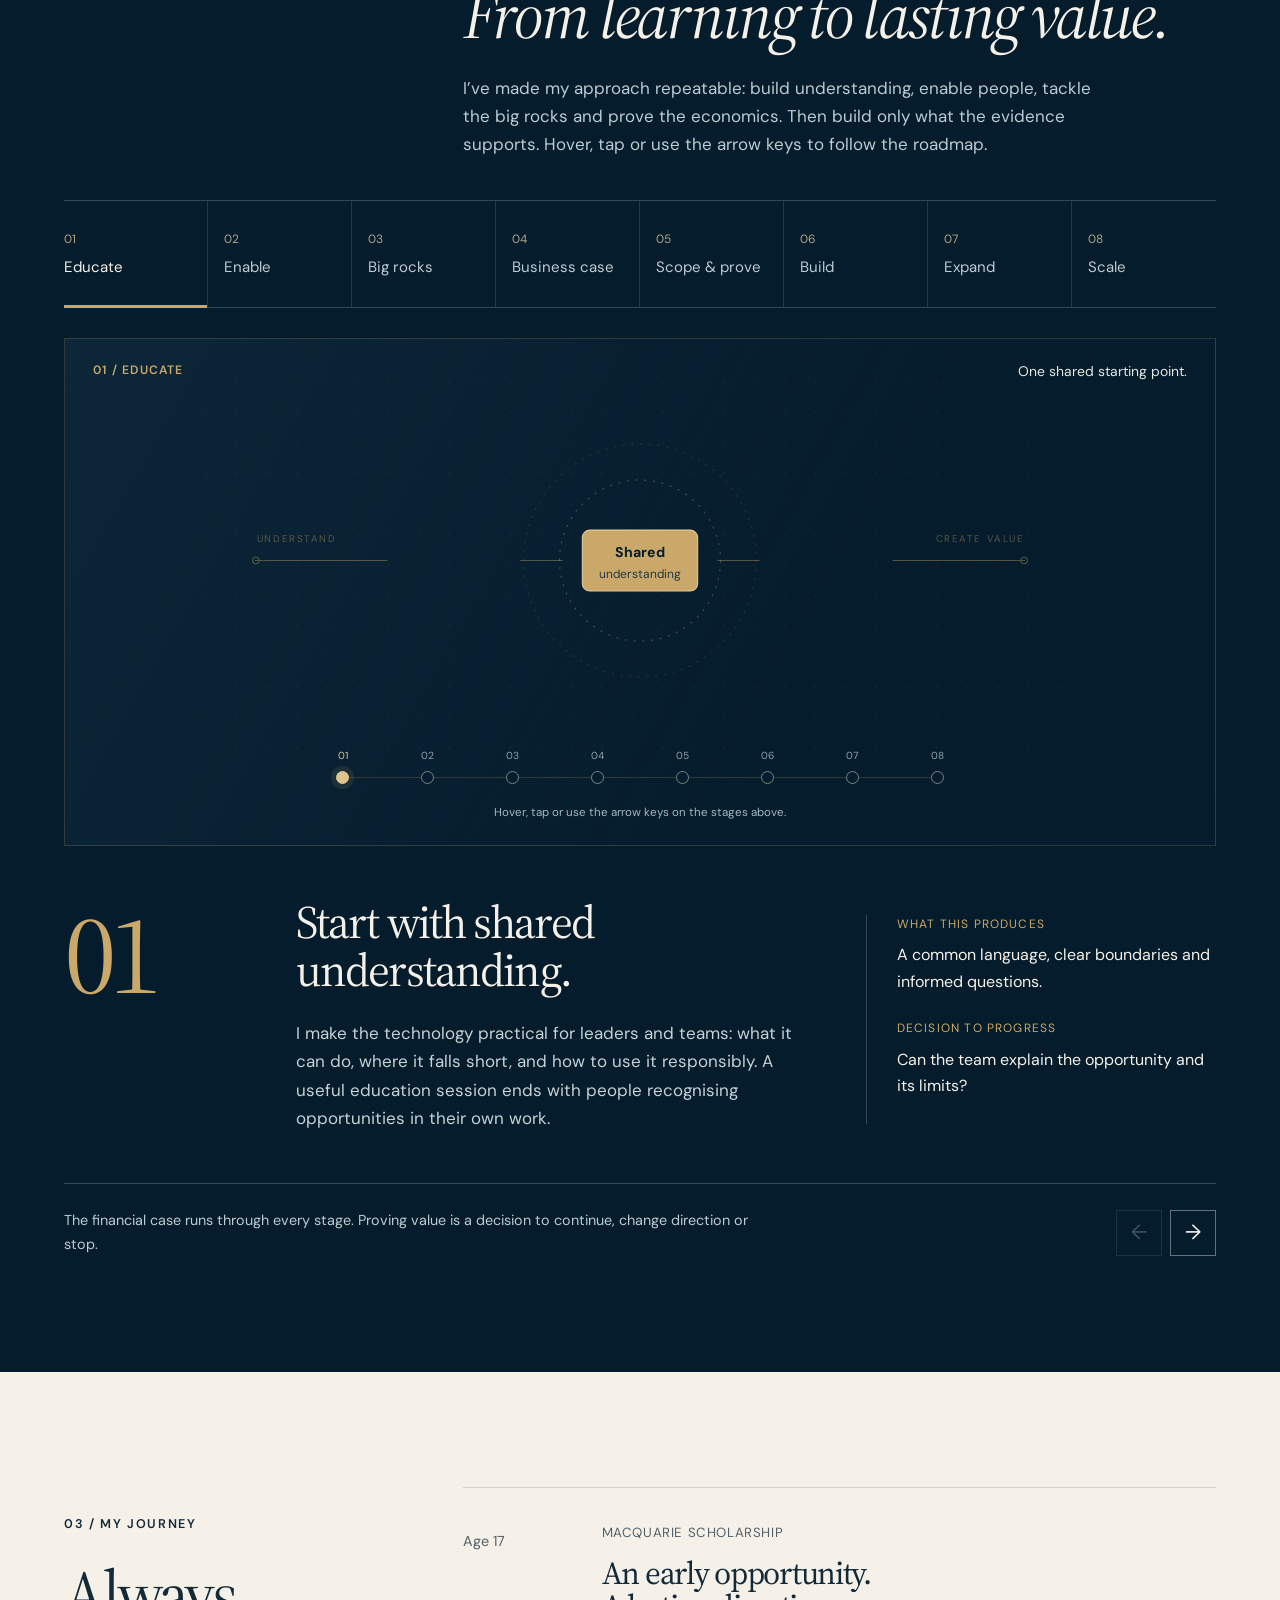
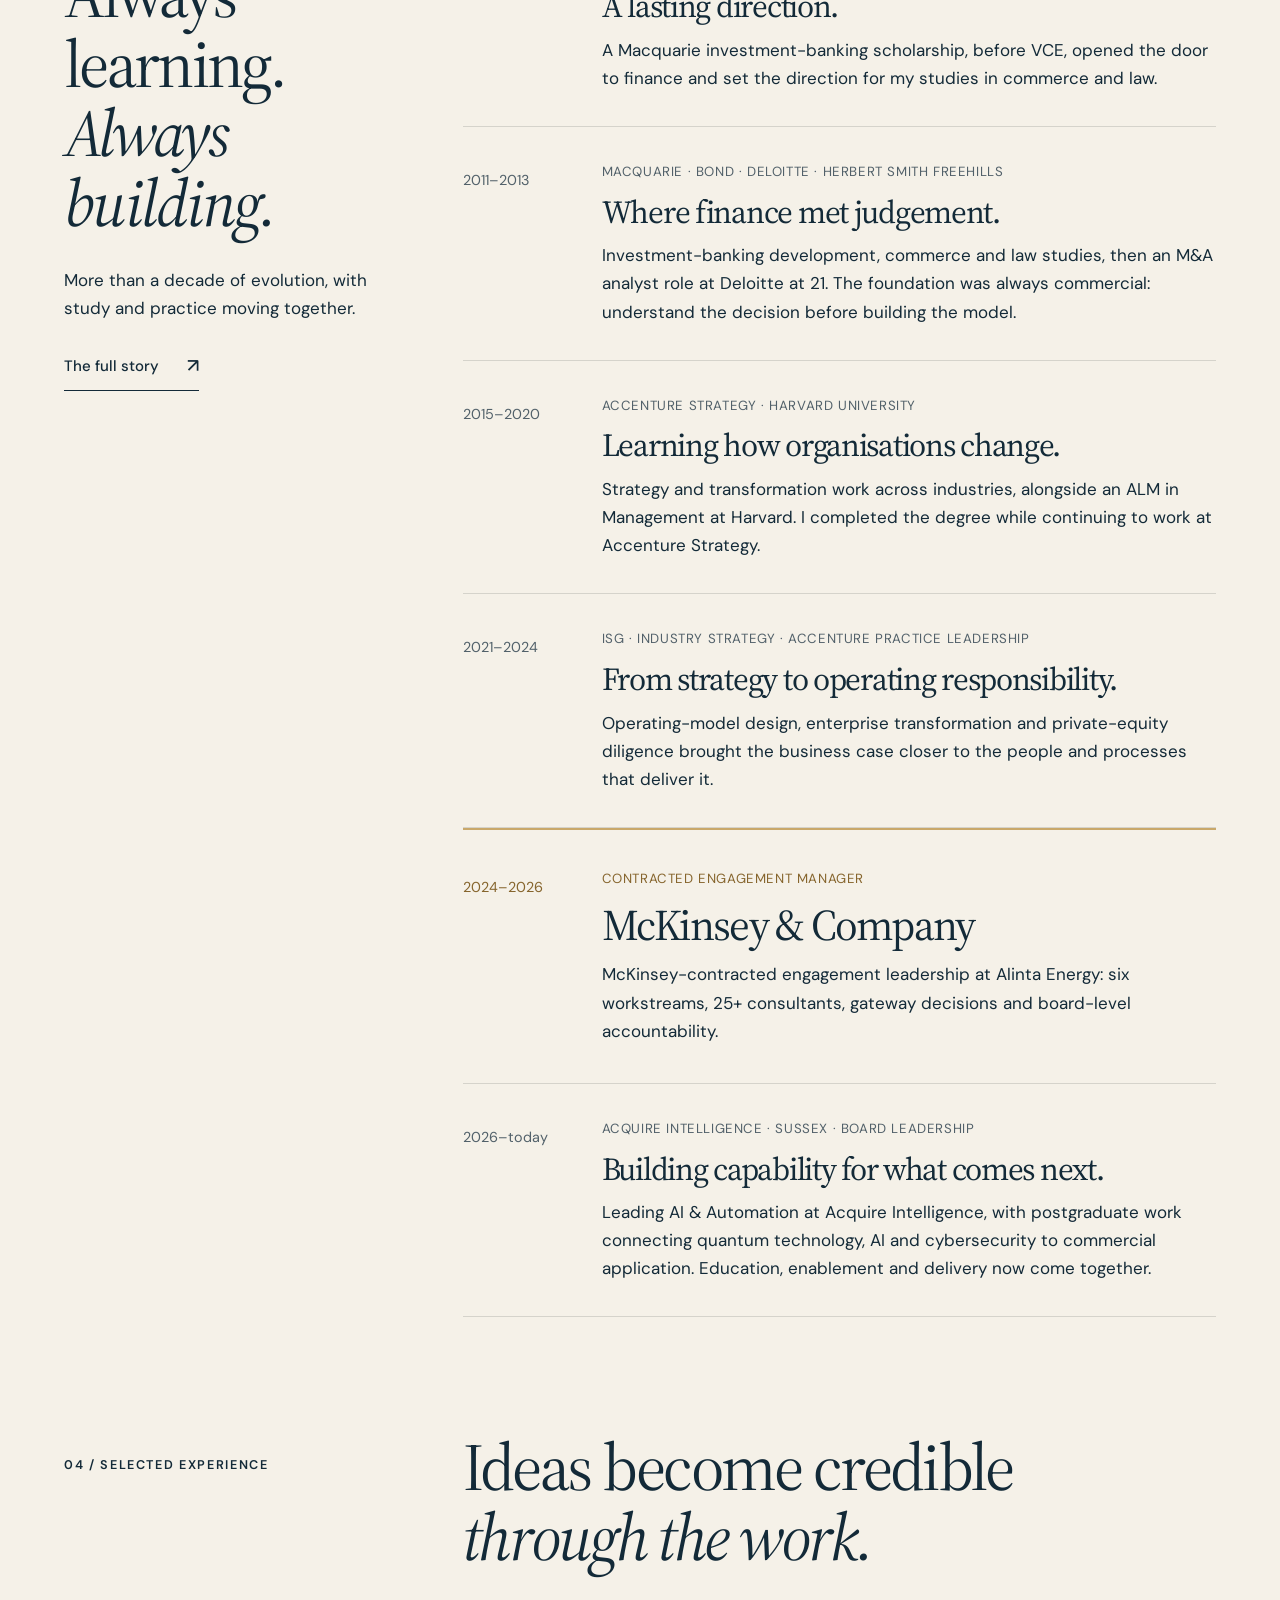
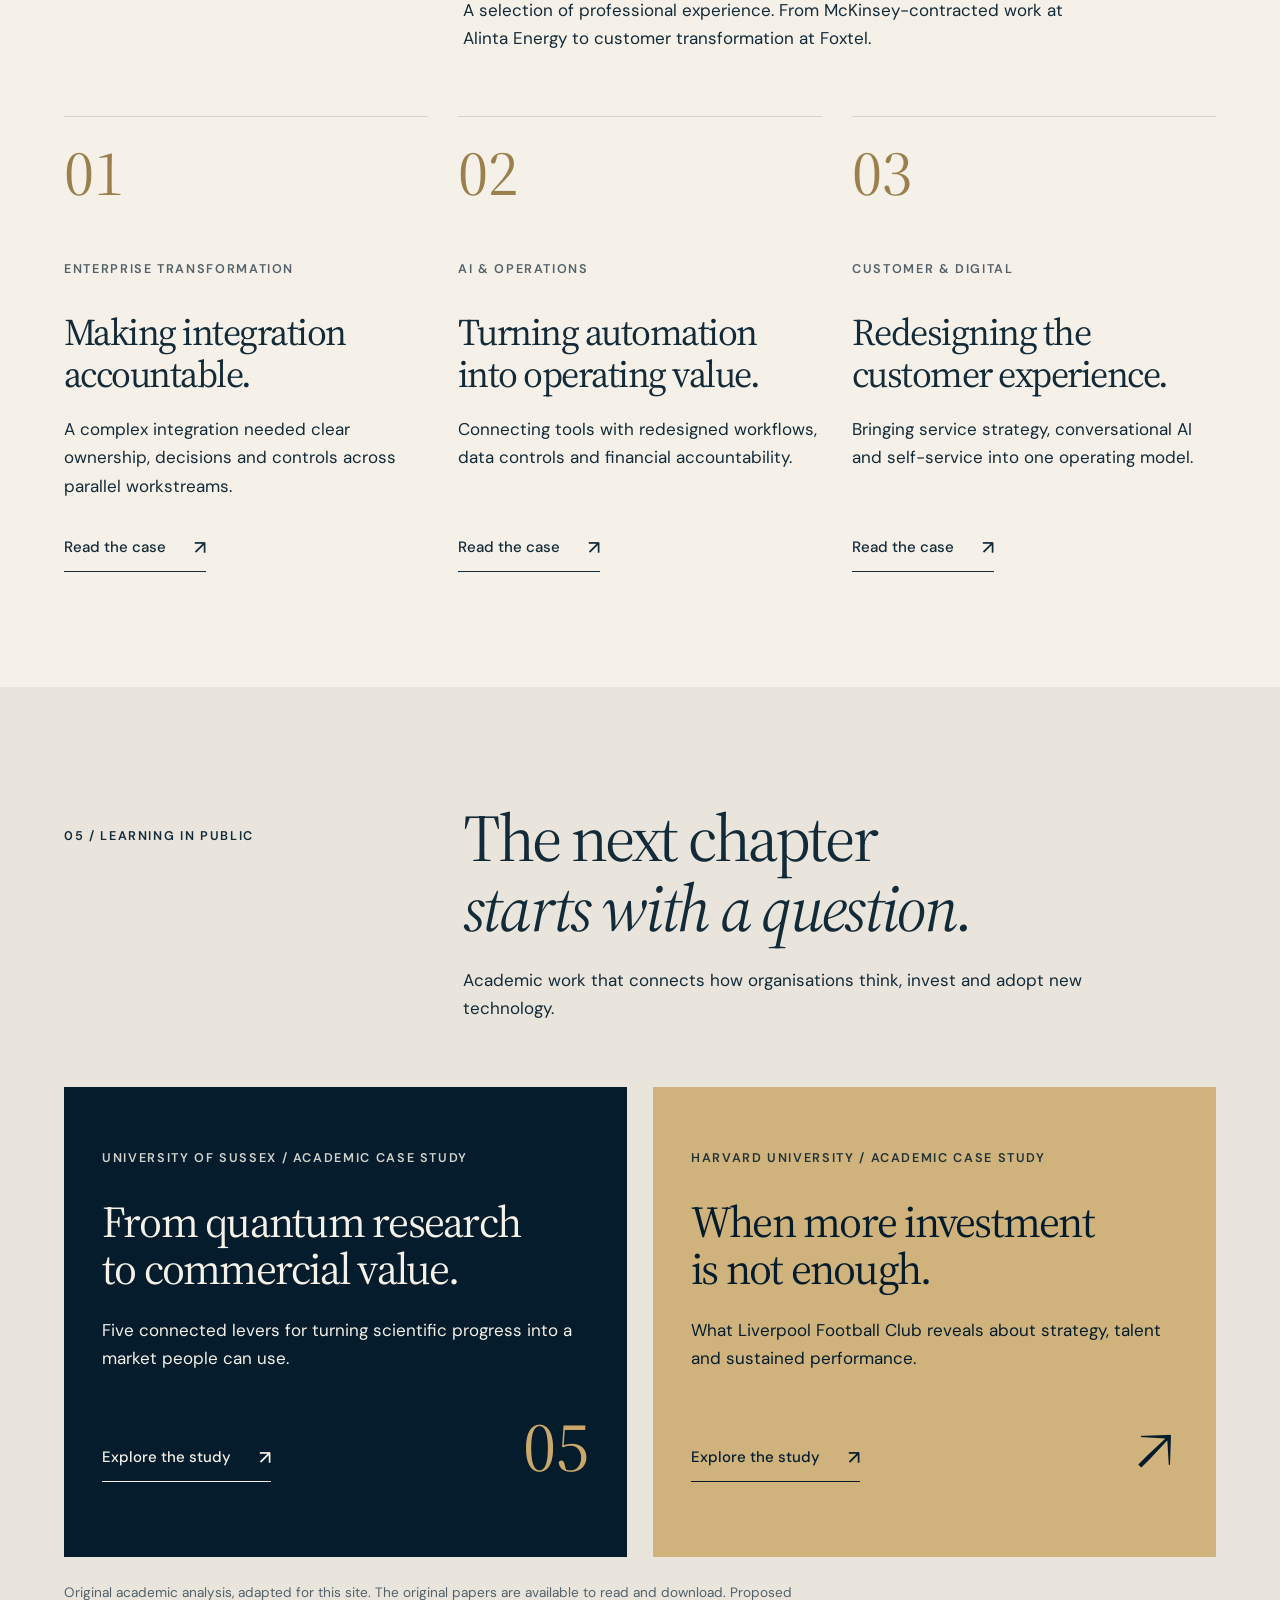
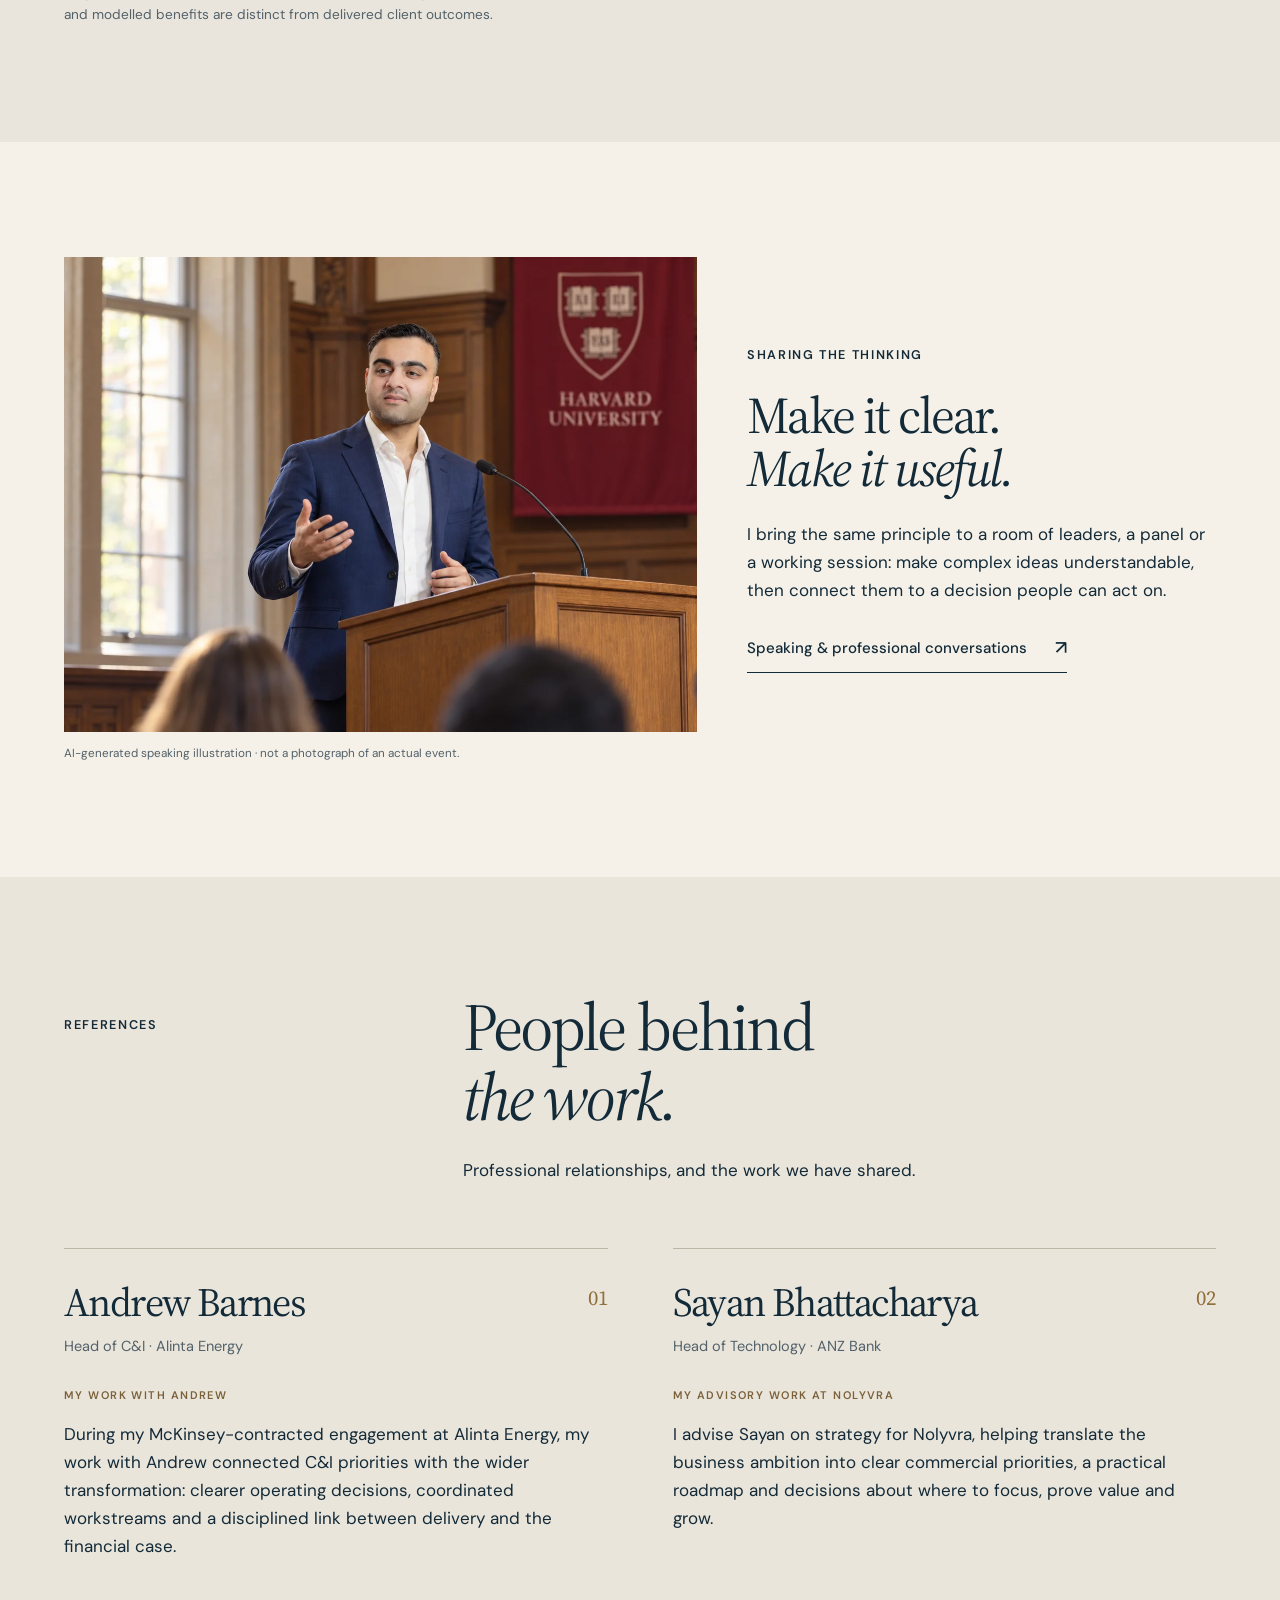
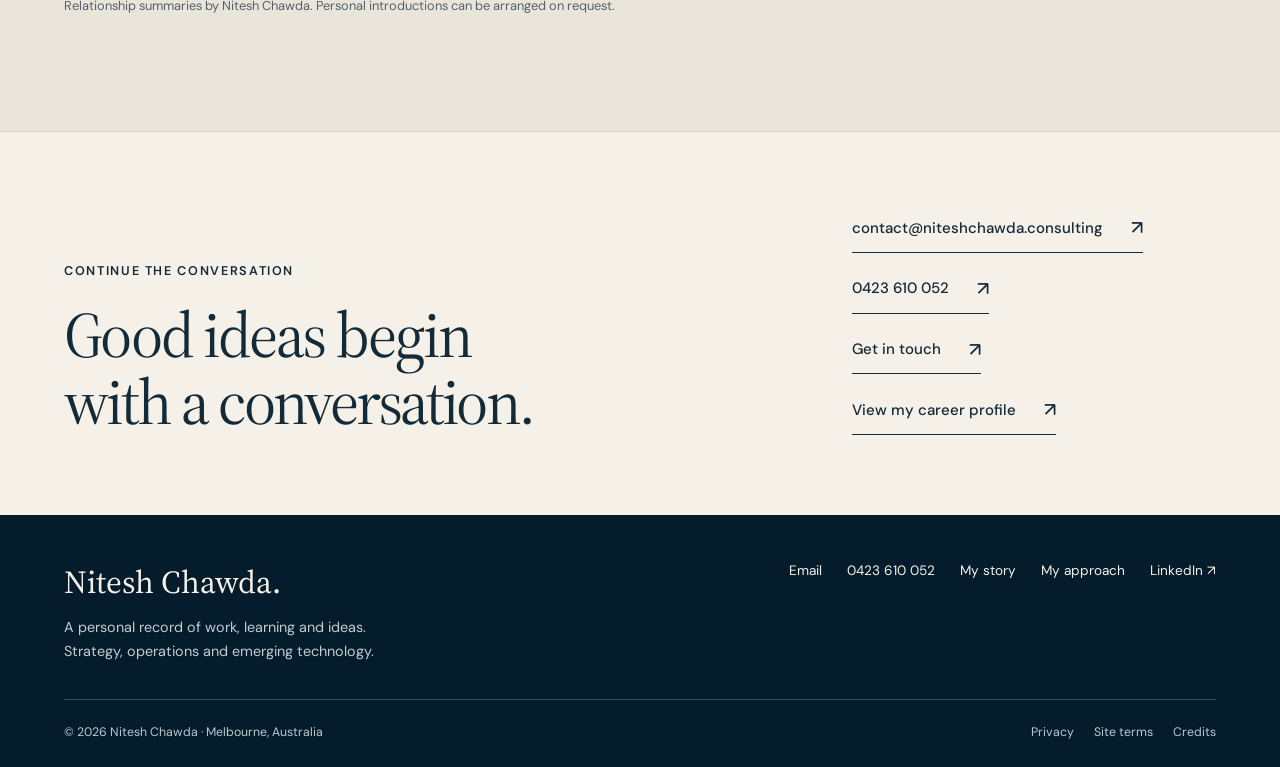
==== commit f29b5115: "Add interactive career map, animated roadmap and original paper readers" ====
--- a/index.html
+++ b/index.html
@@ -14,9 +14,15 @@
 <link rel="icon" href="assets/favicon.svg" type="image/svg+xml">
 <link rel="preconnect" href="https://fonts.googleapis.com">
 <link rel="preconnect" href="https://fonts.gstatic.com" crossorigin>
-<link rel="stylesheet" href="assets/portfolio.css">
-<script src="assets/portfolio.js" defer></script>
-<script type="application/ld+json">{"@context": "https://schema.org", "@type": "ProfilePage", "url": "https://niteshchawda.consulting/", "mainEntity": {"@type": "Person", "name": "Nitesh Chawda", "url": "https://niteshchawda.consulting/", "jobTitle": "Head of AI & Automation Practice", "worksFor": {"@type": "Organization", "name": "Acquire Intelligence"}, "sameAs": ["https://www.linkedin.com/in/nitesh-chawda-strategy-director/"], "alumniOf": [{"@type": "CollegeOrUniversity", "name": "Bond University"}, {"@type": "CollegeOrUniversity", "name": "Harvard University"}, {"@type": "CollegeOrUniversity", "name": "University of Sussex"}]}}</script>
+<link rel="stylesheet" href="assets/portfolio.css?v=20260925b">
+<link rel="stylesheet" href="assets/enhancements.css?v=20260925b">
+<link rel="stylesheet" href="assets/roadmap.css?v=20260925b">
+<link rel="stylesheet" href="assets/global-map.css?v=20260925b">
+<script src="assets/roadmap.js?v=20260925b" defer></script>
+<script src="assets/portfolio.js?v=20260925b" defer></script>
+<script src="assets/enhancements.js?v=20260925b" defer></script>
+<script src="assets/global-map.js?v=20260925b" defer></script>
+<script type="application/ld+json">{"@context": "https://schema.org", "@type": "ProfilePage", "url": "https://niteshchawda.consulting/", "mainEntity": {"@type": "Person", "name": "Nitesh Chawda", "email": "contact@niteshchawda.consulting", "telephone": "+61423610052", "url": "https://niteshchawda.consulting/", "jobTitle": "Head of AI & Automation Practice", "worksFor": {"@type": "Organization", "name": "Acquire Intelligence"}, "sameAs": ["https://www.linkedin.com/in/nitesh-chawda-strategy-director/"], "alumniOf": [{"@type": "CollegeOrUniversity", "name": "Bond University"}, {"@type": "CollegeOrUniversity", "name": "Harvard University"}, {"@type": "CollegeOrUniversity", "name": "University of Sussex"}]}}</script>
 </head>
 <body><a class="skip" href="#main">Skip to content</a>
 <header class="header">
@@ -26,7 +32,7 @@
 </div>
 </header>
 <main id="main">
-<section class="hero"><span class="hero-index" aria-hidden="true">STRATEGY / PEOPLE / TECHNOLOGY</span>
+<section class="hero hero-welcome"><video class="welcome-film" data-welcome-film muted autoplay loop playsinline preload="none" poster="assets/photos/workshop.webp" aria-hidden="true"><source data-src="assets/photos/workshop-motion.mp4" type="video/mp4"></video>
 <div class="wrap">
 <div class="hero-copy">
 <p class="eyebrow gold">Nitesh Chawda / A career in making change happen
@@ -38,7 +44,106 @@
 <div class="hero-links"><a class="button-link" href="#method">Explore my approach <span aria-hidden="true">↓</span></a><a class="text-link" href="about.html">Follow my story</a>
 </div>
 </div>
+<div class="hero-media-note"><span>AI-generated workshop illustration</span><button class="quiet-button js-only" type="button" data-pause-film aria-pressed="false">Pause motion</button>
+</div>
 <div class="hero-bottom"><span>STRATEGY · AI · CYBER · QUANTUM</span><span>Head of AI & Automation · Acquire Intelligence</span><span>Melbourne, Australia</span>
+</div>
+</div>
+</section>
+<section class="impact-strip" aria-label="Career impact">
+<div class="wrap impact-grid">
+<div><strong data-count="20" data-suffix="+">20+</strong><span>countries consulted in</span>
+</div>
+<div><strong data-count="45" data-suffix="+">45+</strong><span>clients advised</span>
+</div>
+<div><strong data-count="350" data-prefix="+$" data-suffix="M">+$350M</strong><span>EBITDA uplift across client programmes</span>
+</div>
+</div>
+<p class="wrap impact-note">Career-wide programme outcomes and experience, including contributions within broader teams.
+</p>
+</section>
+<section class="section global-experience" id="global-experience" aria-labelledby="global-experience-heading" data-global-map>
+<div class="wrap">
+<div class="section-head">
+<p class="eyebrow gold">Perspective across borders
+</p>
+<div>
+<h2 id="global-experience-heading">A world of experience.<br><em>One practical approach.</em>
+</h2>
+<p>Different markets. Different challenges. The same focus on bringing people, strategy and technology together to create lasting value.
+</p>
+</div>
+</div>
+<div class="global-map-shell">
+<div class="global-map-layout">
+<div class="global-map-visual">
+<div class="global-map-caption"><span>Selected engagement footprint</span><span>Explore the gold locations</span>
+</div>
+<div class="global-map-stage" data-map-stage>
+            <img src="assets/maps/world-outline.svg" alt="World map showing the continents" width="1000" height="430" loading="lazy">
+</div>
+</div>
+<div class="global-map-detail" data-map-detail aria-live="polite" aria-atomic="true">
+<p class="eyebrow">Selected clients
+</p>
+<h3 data-map-region-name>Australia
+</h3>
+<p class="global-map-region-note" data-map-region-note>Selected engagements across Australia
+</p>
+<ul class="global-map-clients" data-map-clients>
+<li>Alinta Energy
+</li>
+<li>Bupa
+</li>
+<li>Telstra
+</li>
+<li>Woolworths Group
+</li>
+<li>NBN
+</li>
+</ul>
+<p class="global-map-detail-footer">Global perspective. Local understanding.
+</p>
+</div>
+</div>
+<div class="global-map-navigation" role="group" aria-label="Explore client experience by location">
+        <button class="global-map-region" type="button" data-map-region="australia" aria-pressed="true">Australia</button>
+        <button class="global-map-region" type="button" data-map-region="uk" aria-pressed="false">United Kingdom</button>
+        <button class="global-map-region" type="button" data-map-region="europe" aria-pressed="false">Europe</button>
+        <button class="global-map-region" type="button" data-map-region="chicago" aria-pressed="false">Chicago, USA</button>
+        <button class="global-map-region" type="button" data-map-region="south-africa" aria-pressed="false">South Africa</button>
+        <button class="global-map-region" type="button" data-map-region="india" aria-pressed="false">India</button>
+        <button class="global-map-region" type="button" data-map-region="china" aria-pressed="false">China</button>
+        <button class="global-map-region" type="button" data-map-region="singapore" aria-pressed="false">Singapore</button>
+        <button class="global-map-region" type="button" data-map-region="new-zealand" aria-pressed="false">New Zealand</button>
+</div>
+</div>
+<div class="global-map-footnote">
+<p>Locations represent selected engagement experience, rather than company headquarters. Europe is shown as a regional engagement.
+</p>
+      <a href="https://www.naturalearthdata.com/" target="_blank" rel="noopener">Made with Natural Earth</a>
+</div>
+<div class="global-map-fallback">
+<ul>
+<li><strong>Australia</strong>Alinta Energy, Bupa, Telstra, Woolworths Group, NBN
+</li>
+<li><strong>United Kingdom</strong>Barclays
+</li>
+<li><strong>Europe</strong>Lenovo
+</li>
+<li><strong>Chicago, USA</strong>Willis Towers Watson
+</li>
+<li><strong>South Africa</strong>Edcon
+</li>
+<li><strong>India</strong>Unilever
+</li>
+<li><strong>China</strong>Motorola
+</li>
+<li><strong>Singapore</strong>Singtel
+</li>
+<li><strong>New Zealand</strong>Vector Limited
+</li>
+</ul>
 </div>
 </div>
 </section>
@@ -66,8 +171,6 @@
 </div>
 <div class="logo-item"><img src="assets/logos/bond.svg" alt="Bond University" width="155" height="38" loading="lazy"><small>Commerce · education</small>
 </div>
-<div class="logo-item"><img src="assets/logos/kpmg.svg" alt="KPMG" width="155" height="38" loading="lazy"><small>Strategy · manager</small>
-</div>
 <div class="logo-item"><img class="light-logo" src="assets/logos/isg-white.svg" alt="Information Services Group" width="155" height="38" loading="lazy"><small>Strategy · senior consultant</small>
 </div>
 <div class="logo-item"><img class="light-logo" src="assets/logos/woolworths-group-white.svg" alt="Woolworths Group" width="155" height="38" loading="lazy"><small>Strategy · contract role</small>
@@ -93,8 +196,6 @@
 <div class="logo-item"><img src="assets/logos/sussex.svg" alt="University of Sussex" width="155" height="38" loading="lazy"><small>MSc · education</small>
 </div>
 <div class="logo-item"><img src="assets/logos/bond.svg" alt="Bond University" width="155" height="38" loading="lazy"><small>Commerce · education</small>
-</div>
-<div class="logo-item"><img src="assets/logos/kpmg.svg" alt="KPMG" width="155" height="38" loading="lazy"><small>Strategy · manager</small>
 </div>
 <div class="logo-item"><img class="light-logo" src="assets/logos/isg-white.svg" alt="Information Services Group" width="155" height="38" loading="lazy"><small>Strategy · senior consultant</small>
 </div>
@@ -136,12 +237,14 @@
 <div>
 <h2>A simple path.<br><em>From learning to lasting value.</em>
 </h2>
-<p>I’ve made my approach repeatable: build understanding, enable people, tackle the big rocks and prove the economics. Then build only what the evidence supports.
+<p>I’ve made my approach repeatable: build understanding, enable people, tackle the big rocks and prove the economics. Then build only what the evidence supports. Hover, tap or use the arrow keys to follow the roadmap.
 </p>
 </div>
 </div>
 <div class="method-tabs js-only" role="tablist" aria-label="Explore the eight stages of my approach"><button type="button" class="method-tab" role="tab" id="step-1" aria-controls="method-panel" aria-selected="true" tabindex="0"><span>01</span>Educate</button><button type="button" class="method-tab" role="tab" id="step-2" aria-controls="method-panel" aria-selected="false" tabindex="-1"><span>02</span>Enable</button><button type="button" class="method-tab" role="tab" id="step-3" aria-controls="method-panel" aria-selected="false" tabindex="-1"><span>03</span>Big rocks</button><button type="button" class="method-tab" role="tab" id="step-4" aria-controls="method-panel" aria-selected="false" tabindex="-1"><span>04</span>Business case</button><button type="button" class="method-tab" role="tab" id="step-5" aria-controls="method-panel" aria-selected="false" tabindex="-1"><span>05</span>Scope & prove</button><button type="button" class="method-tab" role="tab" id="step-6" aria-controls="method-panel" aria-selected="false" tabindex="-1"><span>06</span>Build</button><button type="button" class="method-tab" role="tab" id="step-7" aria-controls="method-panel" aria-selected="false" tabindex="-1"><span>07</span>Expand</button><button type="button" class="method-tab" role="tab" id="step-8" aria-controls="method-panel" aria-selected="false" tabindex="-1"><span>08</span>Scale</button>
 </div>
+<figure class="roadmap js-only" data-roadmap aria-label="How my approach develops from learning to scale">
+</figure>
 <div class="method-panel js-only" id="method-panel" role="tabpanel" aria-labelledby="step-1" tabindex="0">
 <div class="method-number" data-number>01
 </div>
@@ -304,7 +407,7 @@
 </p>
 <h3>McKinsey &amp; Company
 </h3>
-<p>McKinsey-contracted engagement leadership in an energy-sector integration: six workstreams, 25+ consultants, gateway decisions and board-level accountability.
+<p>McKinsey-contracted engagement leadership at Alinta Energy: six workstreams, 25+ consultants, gateway decisions and board-level accountability.
 </p>
 </div>
 </article>
@@ -322,16 +425,6 @@
 </article>
 </div>
 </div>
-<div class="stats">
-<div class="stat"><strong>14+</strong><span>years across strategy and transformation</span>
-</div>
-<div class="stat"><strong>36</strong><span>AI proofs of concept designed and shipped</span>
-</div>
-<div class="stat"><strong>18</strong><span>production-grade minimum viable products</span>
-</div>
-<div class="stat"><strong>4</strong><span>enterprise-wide solutions</span>
-</div>
-</div>
 </div>
 </section>
 <section class="section" style="padding-top:0">
@@ -342,7 +435,7 @@
 <div>
 <h2>Ideas become credible<br><em>through the work.</em>
 </h2>
-<p>A selection of professional experience. Company names and identifying client details are withheld.
+<p>A selection of professional experience. From McKinsey-contracted work at Alinta Energy to customer transformation at Foxtel.
 </p>
 </div>
 </div>
@@ -402,13 +495,67 @@
 </p>
 <h3>When more investment<br>is not enough.
 </h3>
-<p>What a professional sports organisation reveals about strategy, talent and sustained performance.
+<p>What Liverpool Football Club reveals about strategy, talent and sustained performance.
 </p>
 <div class="research-bottom"><a class="text-link" href="investment-and-performance.html">Explore the study</a><span class="research-motif" aria-hidden="true">↗</span>
 </div>
 </article>
 </div>
-<p class="research-note">Original academic analysis, adapted for this site. Organisations studied are anonymised. Proposed and modelled benefits are distinct from delivered client outcomes.
+<p class="research-note">Original academic analysis, adapted for this site. The original papers are available to read and download. Proposed and modelled benefits are distinct from delivered client outcomes.
+</p>
+</div>
+</section>
+<section class="section speaking-section">
+<div class="wrap speaking-grid">
+<figure class="editorial-photo"><img src="assets/photos/lecture.webp" alt="AI-generated illustration of Nitesh speaking at a lectern in a Harvard University setting" width="1672" height="941" loading="lazy">
+<figcaption>AI-generated speaking illustration · not a photograph of an actual event.
+</figcaption>
+</figure>
+<div>
+<p class="eyebrow">Sharing the thinking
+</p>
+<h2>Make it clear.<br><em>Make it useful.</em>
+</h2>
+<p>I bring the same principle to a room of leaders, a panel or a working session: make complex ideas understandable, then connect them to a decision people can act on.
+</p><a class="text-link" href="contact.html">Speaking &amp; professional conversations</a>
+</div>
+</div>
+</section>
+<section class="section references" id="references">
+<div class="wrap">
+<div class="section-head">
+<p class="eyebrow">References
+</p>
+<div>
+<h2>People behind<br><em>the work.</em>
+</h2>
+<p>Professional relationships, and the work we have shared.
+</p>
+</div>
+</div>
+<div class="reference-grid">
+<article class="reference-card"><span class="reference-number">01</span>
+<h3>Andrew Barnes
+</h3>
+<p class="reference-role">Head of C&amp;I · Alinta Energy
+</p>
+<p class="eyebrow">My work with Andrew
+</p>
+<p>During my McKinsey-contracted engagement at Alinta Energy, my work with Andrew connected C&amp;I priorities with the wider transformation: clearer operating decisions, coordinated workstreams and a disciplined link between delivery and the financial case.
+</p>
+</article>
+<article class="reference-card"><span class="reference-number">02</span>
+<h3>Sayan Bhattacharya
+</h3>
+<p class="reference-role">Head of Technology · ANZ Bank
+</p>
+<p class="eyebrow">My advisory work at Nolyvra
+</p>
+<p>I advise Sayan on strategy for Nolyvra, helping translate the business ambition into clear commercial priorities, a practical roadmap and decisions about where to focus, prove value and grow.
+</p>
+</article>
+</div>
+<p class="reference-note">Relationship summaries by Nitesh Chawda. Personal introductions can be arranged on request.
 </p>
 </div>
 </section>
@@ -420,7 +567,7 @@
 <h2 style="margin-top:20px">Good ideas begin<br>with a conversation.
 </h2>
 </div>
-<div class="contact-links"><a class="text-link" href="contact.html">Get in touch</a><a class="text-link" href="profile.html">View my career profile</a>
+<div class="contact-links"><a class="text-link" href="mailto:contact@niteshchawda.consulting">contact@niteshchawda.consulting</a><a class="text-link" href="tel:+61423610052">0423 610 052</a><a class="text-link" href="contact.html">Get in touch</a><a class="text-link" href="profile.html">View my career profile</a>
 </div>
 </div>
 </section>
@@ -432,7 +579,7 @@
 <p>A personal record of work, learning and ideas.<br>Strategy, operations and emerging technology.
 </p>
 </div>
-<div class="footer-links"><a href="about.html">My story</a><a href="services.html">My approach</a><a href="https://www.linkedin.com/in/nitesh-chawda-strategy-director/" target="_blank" rel="noopener noreferrer">LinkedIn ↗</a>
+<div class="footer-links"><a href="mailto:contact@niteshchawda.consulting">Email</a><a href="tel:+61423610052">0423 610 052</a><a href="about.html">My story</a><a href="services.html">My approach</a><a href="https://www.linkedin.com/in/nitesh-chawda-strategy-director/" target="_blank" rel="noopener noreferrer">LinkedIn ↗</a>
 </div>
 </div>
 <div class="footer-bottom"><span>© 2026 Nitesh Chawda · Melbourne, Australia</span>
--- a/assets/enhancements.css
+++ b/assets/enhancements.css
@@ -0,0 +1,14 @@
+.timeline-item.featured{background:transparent;color:var(--text);margin-inline:0;padding:38px 0;border-top:2px solid var(--brass);border-bottom:1px solid var(--line)}
+.timeline-item.featured p{color:var(--text)}.timeline-item.featured .timeline-date,.timeline-item.featured .role{color:#86652d}.timeline-item.featured h3{font-size:clamp(2.4rem,3.4vw,3.4rem)}
+.hero-welcome{min-height:min(900px,100svh)}.hero-welcome:before{z-index:1;opacity:1;background:linear-gradient(90deg,rgba(5,22,33,.94) 0%,rgba(5,22,33,.82) 30%,rgba(5,22,33,.08) 72%),linear-gradient(0deg,#051c2cf0,transparent 48%),linear-gradient(180deg,#051c2cba,transparent 22%)}.hero-welcome:after{display:none}.welcome-film{position:absolute;inset:0;width:100%;height:100%;object-fit:cover;object-position:62% center}.hero-welcome .wrap{z-index:2}.hero-welcome .hero-copy{margin-left:0;max-width:700px;padding-bottom:55px}.hero-welcome h1{font-size:clamp(3.3rem,6.8vw,6.8rem)}.hero-welcome .intro{max-width:480px}.hero-welcome .eyebrow{max-width:460px}.hero-media-note{display:flex;align-items:center;gap:22px;margin-bottom:18px;font-size:.69rem;color:#d3d9d9}.hero-media-note button{font-size:.7rem}.impact-strip{background:var(--navy);color:var(--cream);padding:35px 0 26px;border-top:1px solid #ffffff24}.impact-grid{display:grid;grid-template-columns:repeat(3,1fr);gap:40px}.impact-grid>div{padding-left:25px;border-left:1px solid #c9a86a70}.impact-grid strong{display:block;font:clamp(3rem,5.5vw,5rem)/1.1 var(--serif);color:var(--brass);font-variant-numeric:tabular-nums;letter-spacing:-.04em}.impact-grid span{display:block;font-size:.9rem;margin-top:9px}.impact-note{font-size:.71rem;color:#a8bac3;margin-top:25px}
+.references{background:#eae5db}.reference-grid{display:grid;grid-template-columns:1fr 1fr;gap:65px}.reference-card{position:relative;border-top:1px solid #bdb5a6;padding-top:32px}.reference-card h3{font-size:2.5rem;padding-right:45px}.reference-number{position:absolute;right:0;top:34px;color:#8f703b;font:1.3rem var(--serif)}.reference-role{font-size:.91rem;color:var(--muted);margin-top:12px!important;margin-bottom:28px}.reference-card .eyebrow{font-size:.69rem;color:#7b6139;margin-bottom:10px}.reference-note{font-size:.8rem;color:var(--muted);margin-top:35px}
+.speaking-grid,.commencement-grid{display:grid;grid-template-columns:1.2fr 1fr;gap:65px;align-items:center}.editorial-photo{margin:0}.editorial-photo img{width:100%;height:auto}.editorial-photo figcaption{font-size:.73rem;color:var(--muted);margin-top:13px;line-height:1.5}.speaking-grid h2,.commencement-grid h2{font-size:clamp(2.6rem,4vw,4rem);margin:24px 0}.speaking-grid p:not(.eyebrow),.commencement-grid p:not(.eyebrow){max-width:580px}.speaking-grid .text-link,.commencement-grid .text-link{margin-top:28px}.speaking-grid{grid-template-columns:1.35fr 1fr;gap:50px}.speaking-grid .editorial-photo img{aspect-ratio:4/3;object-fit:cover;object-position:58%}.commencement-section{padding-top:0}.commencement-grid{grid-template-columns:1fr 1.15fr;gap:80px}.commencement-grid .editorial-photo img{max-height:650px;aspect-ratio:4/5;object-fit:cover;object-position:58% 28%}
+.paper-reader{margin:65px 0 30px}.paper-toolbar{display:flex;align-items:center;flex-wrap:wrap;gap:14px;margin:20px 0 12px;font-size:.8rem}.paper-toolbar a{border-bottom:1px solid currentColor}.paper-toolbar button{border:1px solid #b3b8b6;background:transparent;color:var(--navy);min-width:40px;min-height:40px;font-size:1.2rem}.paper-toolbar output{font-variant-numeric:tabular-nums;min-width:45px;text-align:center}.paper-viewport{height:620px;max-height:75svh;overflow:auto;overscroll-behavior:contain;background:#d8d7d0;border:1px solid #b9bdb8;padding:18px;scrollbar-color:#857047 #d8d7d0}.paper-viewport:focus-visible{outline:3px solid #986e29;outline-offset:4px}.paper-pages{width:100%;min-width:100%;transition:width .2s}.paper-pages figure{margin:0 0 25px;background:white;box-shadow:0 3px 12px #051c2c15}.paper-pages img{width:100%;height:auto;max-width:none}.paper-pages figcaption{padding:9px 15px;font-size:.72rem;color:#52616a;border-top:1px solid #ddd}.paper-help{font-size:.8rem;color:var(--muted)}
+.footer-links{flex-wrap:wrap;max-width:600px}.method-panel{min-height:300px}.learning-item:before{content:'';display:block;width:155px;height:45px;background:center left/contain no-repeat;margin-bottom:26px}.learning-item:nth-child(1):before{background-image:url('logos/bond.svg')}.learning-item:nth-child(2):before{background-image:url('logos/harvard.svg')}.learning-item:nth-child(3):before{background-image:url('logos/sussex.svg')}
+@media(max-width:1000px){.speaking-grid,.commencement-grid{gap:40px}.hero-welcome .hero-copy{max-width:560px}.hero-welcome h1{font-size:5rem}}
+@media(max-width:800px){.hero-welcome{min-height:900px;min-height:100svh;padding-top:140px}.hero-welcome:before{background:linear-gradient(0deg,#051c2c 0%,#051c2cc9 50%,#051c2c22 82%,#051c2caa),linear-gradient(90deg,#051c2c55,transparent)}.welcome-film{object-position:63% center}.hero-welcome .hero-copy{padding-top:130px;padding-bottom:36px}.hero-welcome h1{font-size:clamp(3.5rem,10vw,5rem)}.hero-welcome .intro{max-width:520px}.impact-grid{gap:15px}.impact-grid>div{padding-left:15px}.impact-grid strong{font-size:clamp(2.15rem,6.5vw,3.7rem)}.impact-grid span{font-size:.74rem}.impact-note{font-size:.66rem}.reference-grid{gap:40px}.reference-card h3{font-size:2rem}.speaking-grid,.commencement-grid{grid-template-columns:1fr;gap:35px}.speaking-grid .editorial-photo img{aspect-ratio:16/10}.commencement-grid .editorial-photo img{max-height:590px}.paper-viewport{height:500px;padding:8px}.paper-toolbar{gap:12px}.timeline-item.featured{padding:30px 0}}
+@media(max-width:520px){.reference-grid{grid-template-columns:1fr}.impact-grid{grid-template-columns:1fr 1fr;row-gap:25px}.impact-grid>div:last-child{grid-column:1/-1}.impact-grid>div:last-child strong{font-size:3.2rem}.impact-grid strong{font-size:2.8rem}.hero-media-note{font-size:.62rem;gap:14px}.hero-welcome .hero-copy{padding-top:160px}.hero-welcome .hero-bottom span:nth-child(2){max-width:290px}.paper-toolbar a{font-size:.75rem}.reference-role{margin-bottom:20px}.speaking-grid .editorial-photo img{aspect-ratio:4/3}}
+@media(prefers-reduced-motion:reduce){.paper-pages{transition:none}}
+@media print{.welcome-film,.hero-media-note,.impact-strip,.speaking-section,.paper-reader{display:none}.timeline-item.featured{background:white!important}.learning-item:before{display:none}.reference-grid{display:block}.reference-card{break-inside:avoid;margin-bottom:25px}.commencement-grid{display:block}.commencement-grid img{max-height:220px;width:auto}.editorial-photo{break-inside:avoid}}
+@media(max-width:420px){.global-experience .global-map-detail{min-height:285px;align-content:start}}
+.paper-toolbar button:disabled{opacity:.35;cursor:default}
--- a/assets/roadmap.css
+++ b/assets/roadmap.css
@@ -0,0 +1,55 @@
+.roadmap{--roadmap-gold:var(--brass,#c9a86a);--roadmap-ink:var(--navy,#051c2c);margin:30px 0 0;border:1px solid #c9a86a38;background:linear-gradient(120deg,#15324675,#051c2c00 65%);overflow:hidden}
+.roadmap-caption{display:flex;justify-content:space-between;align-items:center;gap:18px;padding:22px 28px 0;font-size:.87rem;line-height:1.45}
+.roadmap-stage{color:var(--roadmap-gold);font-size:.76rem;font-weight:600;letter-spacing:.1em;text-transform:uppercase;flex-shrink:0}
+.roadmap-thought{color:#e4e8e5;text-align:right}
+.roadmap-canvas{position:relative;width:100%;overflow:hidden}
+.roadmap-scene{display:block;width:100%;height:auto;max-height:370px;overflow:hidden;color:var(--roadmap-gold)}
+.roadmap-grid{color:#c9a86a;opacity:.1}
+.roadmap-guides{fill:none;stroke:#c9a86a;stroke-width:1;opacity:.4}
+.roadmap-guides text{fill:#c9a86a;stroke:none;font:9px var(--sans,Arial,sans-serif);letter-spacing:1.4px}
+.roadmap-node{opacity:0;transition:transform .8s cubic-bezier(.22,.8,.2,1),opacity .35s ease;transition-delay:var(--node-delay,0ms)}
+.roadmap-node.is-visible{opacity:1}
+.roadmap-node rect{fill:#112c3d;stroke:#728087;stroke-width:1;transition:fill .4s,stroke .4s}
+.roadmap-node.is-primary rect{fill:#c9a86a;stroke:#e3c893}
+.roadmap-node.is-visible.is-muted{opacity:.45}
+.roadmap-node-title{font:500 13px var(--sans,Arial,sans-serif);fill:#f5f1e8;letter-spacing:.05px}
+.roadmap-node-subtitle{font:11px var(--sans,Arial,sans-serif);fill:#bbc9ce}
+.roadmap-node.is-primary .roadmap-node-title{fill:#051c2c;font-weight:700}
+.roadmap-node.is-primary .roadmap-node-subtitle{fill:#243a44}
+.roadmap-rock{fill:#193545;stroke:#c9a86a;stroke-width:1;opacity:0;transition:opacity .3s}
+.roadmap-node.is-rock rect{opacity:0}
+.roadmap-node.is-rock .roadmap-rock{opacity:1}
+.roadmap-edge{fill:none;stroke:#c9a86a;stroke-width:1.25;opacity:0;transition:d .8s cubic-bezier(.22,.8,.2,1),opacity .35s;stroke-dasharray:4 5;animation:roadmap-flow 20s linear infinite}
+.roadmap-edge.is-visible{opacity:.7}
+.roadmap-scene-layer{fill:none;stroke:#c9a86a;stroke-width:1;opacity:0;transition:opacity .5s ease;pointer-events:none}
+.roadmap-scene-layer.is-active{opacity:1}
+.roadmap-education circle{stroke:#c9a86a55;stroke-dasharray:2 6;transform-origin:400px 165px;animation:roadmap-breathe 5s ease-in-out infinite}
+.roadmap-education circle:nth-child(2){animation-delay:-2.5s;stroke:#c9a86a26}
+.roadmap-education path{stroke:#c9a86a66}
+.roadmap-model{fill:#0b2332;stroke:#c9a86a55}
+.roadmap-financial path{stroke:#c9a86a55}
+.roadmap-cost{fill:#7d909a;stroke:none}
+.roadmap-return{fill:#c9a86a;stroke:none}
+.roadmap-financial .roadmap-trend{stroke:#e0c48e;stroke-width:1.5}
+.roadmap-scope rect{fill:#c9a86a0a;stroke-dasharray:4 4;animation:roadmap-flow 20s linear infinite}
+.roadmap-scope path{stroke-width:2}
+.roadmap-build circle{stroke:#c9a86a45;stroke-dasharray:2 5;transform-origin:400px 165px;animation:roadmap-breathe 5s ease-in-out infinite}
+.roadmap-build path{stroke-width:2}
+.roadmap-expand path{stroke:#c9a86a66}
+.roadmap-expand text{fill:#c9a86a;stroke:none;font:9px var(--sans,Arial,sans-serif);letter-spacing:1.5px}
+.roadmap-enterprise rect{fill:#c9a86a06;stroke:#c9a86a8c}
+.roadmap-enterprise path{stroke:#c9a86a24}
+.roadmap-progress{display:flex;position:relative;justify-content:space-between;max-width:680px;margin:0 auto;padding:0 30px}
+.roadmap-progress-line{position:absolute;left:42px;right:42px;bottom:6px;height:1px;background:#c9a86a35}
+.roadmap-progress-line>span{display:block;background:#c9a86a;width:0;height:100%;transition:width .75s cubic-bezier(.22,.8,.2,1)}
+.roadmap-stop{display:flex;flex-direction:column;align-items:center;gap:10px;width:25px;color:#90a1aa;font-size:.64rem;line-height:1;transition:color .35s}
+.roadmap-stop i{position:relative;display:block;width:13px;height:13px;border:1px solid #76858a;border-radius:50%;background:var(--roadmap-ink);transition:background .35s,border-color .35s,box-shadow .35s}
+.roadmap-stop.is-past,.roadmap-stop.is-current{color:#e0c48e}
+.roadmap-stop.is-past i{border-color:#c9a86a;background:#c9a86a}
+.roadmap-stop.is-current i{border-color:#e0c48e;background:#e0c48e;box-shadow:0 0 0 5px #c9a86a1c}
+.roadmap-hint{color:#a6b6bd;font-size:.72rem;text-align:center;padding:20px 20px 23px;margin:0;line-height:1.5}
+@keyframes roadmap-flow{to{stroke-dashoffset:-180}}
+@keyframes roadmap-breathe{0%,100%{transform:scale(.96);opacity:.65}50%{transform:scale(1.035);opacity:1}}
+@media(max-width:700px){.roadmap-caption{padding:20px 20px 0;align-items:start;flex-direction:column;gap:8px;min-height:88px}.roadmap-thought{text-align:left;font-size:.84rem}.roadmap-scene{width:181.818%;max-width:none;margin-left:-40.909%;max-height:none}.roadmap-guides{display:none}.roadmap-progress{padding-inline:18px}.roadmap-progress-line{left:30px;right:30px}.roadmap-stop{font-size:.59rem}.roadmap-stop i{height:10px;width:10px}.roadmap-progress-line{bottom:4.5px}.roadmap-hint{font-size:.68rem;padding:17px 14px 20px}}
+@media(prefers-reduced-motion:reduce){.roadmap *{animation:none!important;transition:none!important}}
+@media print{.roadmap{display:none}}
--- a/assets/global-map.css
+++ b/assets/global-map.css
@@ -0,0 +1,56 @@
+/* Global engagement map. Geographical outlines: Natural Earth, public domain. */
+.global-experience{background:var(--navy,#051c2c);color:var(--cream,#f5f1e8);overflow:hidden}
+.global-experience .section-head{margin-bottom:38px}
+.global-experience .section-head p:not(.eyebrow){color:#b8c8d0;max-width:600px}
+.global-map-shell{border-top:1px solid #c9a86a50;border-bottom:1px solid #c9a86a50}
+.global-map-layout{display:grid;grid-template-columns:minmax(0,3.25fr) minmax(235px,1fr);align-items:stretch}
+.global-map-visual{position:relative;min-width:0;align-self:center;padding:28px 24px 26px 0}
+.global-map-caption{display:flex;gap:14px;align-items:center;justify-content:space-between;margin-bottom:20px;color:#aabcc6;font-size:.69rem;letter-spacing:.09em;text-transform:uppercase}
+.global-map-caption span:first-child:before{content:'';display:inline-block;width:6px;height:6px;background:var(--brass,#c9a86a);border-radius:50%;margin-right:10px;vertical-align:1px}
+.global-map-stage{position:relative;width:100%;aspect-ratio:1000/430;background:radial-gradient(ellipse at 57% 48%,#19445a42,transparent 70%)}
+.global-map-stage>svg,.global-map-stage>img{display:block;width:100%;height:100%;overflow:visible}
+.global-map-land path{transition:fill .45s ease,stroke .45s ease,stroke-opacity .45s ease}
+.global-map-land path.is-active{fill:#927b496e;stroke:#d9b879;stroke-opacity:.8}
+.global-map-route{fill:none;stroke:#c9a86a;stroke-opacity:.5;stroke-width:1;stroke-dasharray:4 6;vector-effect:non-scaling-stroke;pointer-events:none}
+.global-map-route.is-drawing{animation:global-map-line 900ms ease-out both}
+.global-map-point{cursor:pointer;outline:none}
+.global-map-point .point-target{fill:transparent}
+.global-map-point .point-ring{fill:#051c2c80;stroke:#c9a86a;stroke-opacity:.42;stroke-width:1;transition:r .25s,stroke-opacity .25s,fill .25s;vector-effect:non-scaling-stroke}
+.global-map-point .point-core{fill:#d8bb83;stroke:#051c2c;stroke-width:1.4;transition:r .25s,fill .25s;vector-effect:non-scaling-stroke}
+.global-map-point .point-label{font:500 10px var(--sans,Arial,sans-serif);letter-spacing:.035em;fill:#f5f1e8;paint-order:stroke;stroke:#051c2c;stroke-width:4px;stroke-linejoin:round;opacity:0;transition:opacity .2s;pointer-events:none}
+.global-map-point.is-active .point-ring,.global-map-point:hover .point-ring,.global-map-point:focus-visible .point-ring{r:12;stroke-opacity:1;fill:#c9a86a25}
+.global-map-point.is-active .point-core,.global-map-point:hover .point-core,.global-map-point:focus-visible .point-core{r:4.8;fill:#fff0c9}
+.global-map-point.is-active .point-label,.global-map-point:hover .point-label,.global-map-point:focus-visible .point-label{opacity:1}
+.global-map-point:focus-visible .point-target{stroke:#fff0c9;stroke-width:1;stroke-dasharray:2 3}
+.global-map-detail{display:flex;flex-direction:column;justify-content:center;border-left:1px solid #ffffff25;padding:35px 0 35px 32px;min-height:320px;position:relative}
+.global-map-detail .eyebrow{color:var(--brass,#c9a86a);font-size:.68rem;letter-spacing:.12em}
+.global-map-detail h3{font-size:clamp(2rem,2.65vw,2.9rem);margin:18px 0 10px;line-height:1.08}
+.global-map-region-note{font-size:.8rem;line-height:1.55;color:#aabcc6;margin-bottom:22px;min-height:2.5em}
+.global-map-clients{list-style:none;padding:0;margin:0;display:flex;gap:10px 16px;flex-wrap:wrap}
+.global-map-clients li{font-size:.93rem;line-height:1.35;color:#e8e6dd}
+.global-map-clients li:not(:last-child):after{content:' /';color:#897548;margin-left:10px}
+.global-map-detail-footer{font-size:.72rem;color:#aabcc6;padding-top:27px;margin-top:auto}
+.global-map-detail.is-changing h3,.global-map-detail.is-changing .global-map-clients{animation:global-map-reveal .4s ease both}
+.global-map-navigation{border-top:1px solid #ffffff25;display:none;gap:7px;flex-wrap:wrap;padding-block:20px}
+.global-map-enhanced .global-map-navigation{display:flex}
+.global-map-region{background:transparent;border:1px solid #ffffff32;color:#bccbd2;padding:9px 12px;font-size:.76rem;line-height:1.3;min-height:42px;display:inline-flex;align-items:center;gap:9px;transition:background .2s,border-color .2s,color .2s}
+.global-map-region:before{content:'';height:4px;width:4px;flex-shrink:0;border-radius:50%;background:#c9a86a70}
+.global-map-region:hover,.global-map-region[aria-pressed=true]{border-color:#c9a86a;background:#c9a86a14;color:#fff3d6}
+.global-map-region[aria-pressed=true]:before{background:#e6c889;box-shadow:0 0 0 3px #c9a86a20}
+.global-map-region:focus-visible{outline:2px solid #efd49e;outline-offset:3px}
+.global-map-footnote{display:flex;justify-content:space-between;align-items:start;gap:28px;font-size:.72rem;line-height:1.65;color:#97aebc;padding-top:18px}
+.global-map-footnote p{max-width:700px}
+.global-map-footnote a{white-space:nowrap;text-decoration:underline;text-underline-offset:3px}
+.global-map-fallback{border-top:1px solid #ffffff25;margin-top:24px;padding-top:24px}
+.global-map-fallback ul{display:grid;grid-template-columns:repeat(3,minmax(0,1fr));gap:18px;list-style:none;margin:0;padding:0;font-size:.84rem}
+.global-map-fallback strong{display:block;color:var(--brass,#c9a86a);font-weight:500}
+.global-map-enhanced .global-map-fallback{display:none}
+.global-map-fallback-note{font-size:.84rem;color:#b8c8d0}
+@keyframes global-map-reveal{from{opacity:.45;transform:translateY(5px)}to{opacity:1;transform:translateY(0)}}
+@keyframes global-map-line{from{opacity:0;stroke-dashoffset:45}to{opacity:1;stroke-dashoffset:0}}
+@media(min-width:1400px){.global-map-visual{padding-right:36px}.global-map-detail{padding-left:40px}}
+@media(max-width:1000px){.global-map-layout{grid-template-columns:minmax(0,2.5fr) minmax(220px,1fr)}.global-map-visual{padding-right:18px}.global-map-detail{padding-left:22px}.global-map-caption{font-size:.6rem;letter-spacing:.045em}.global-map-caption span:last-child{display:none}}
+@media(max-width:760px){.global-map-layout{grid-template-columns:1fr}.global-map-visual{padding:24px 0 12px}.global-map-stage{margin-inline:-8px;width:calc(100% + 16px)}.global-map-caption{margin-bottom:8px;font-size:.66rem}.global-map-caption span:last-child{display:inline}.global-map-detail{border-left:0;border-top:1px solid #ffffff25;min-height:0;padding:24px 0 26px;display:grid;grid-template-columns:1fr 1.3fr;column-gap:25px;align-items:start}.global-map-detail .eyebrow{grid-column:1}.global-map-detail h3{grid-column:1;margin:12px 0 0;font-size:2rem}.global-map-region-note{grid-column:1;margin:10px 0 0;min-height:0;font-size:.73rem}.global-map-clients{grid-column:2;grid-row:1/4;align-self:center}.global-map-detail-footer{display:none}.global-map-navigation{gap:7px;padding-block:18px}.global-map-region{font-size:.72rem;padding:9px 11px;min-height:44px}.global-map-footnote{flex-direction:column;gap:8px}.global-map-fallback ul{grid-template-columns:1fr 1fr}}
+@media(max-width:420px){.global-map-caption span:last-child{display:none}.global-map-detail{grid-template-columns:1fr;gap:0}.global-map-detail h3{font-size:2.1rem}.global-map-region-note{margin:9px 0 17px}.global-map-clients{grid-column:1;grid-row:auto;font-size:.87rem}.global-map-region{padding:9px 10px}.global-map-point .point-label{font-size:13px}.global-map-fallback ul{grid-template-columns:1fr}}
+@media(prefers-reduced-motion:reduce){.global-experience *{animation:none!important;transition:none!important}}
+@media print{.global-experience{background:white;color:#111}.global-map-shell,.global-map-footnote{display:none}.global-map-fallback,.global-map-enhanced .global-map-fallback{display:block}.global-map-fallback ul{grid-template-columns:repeat(3,1fr)}}
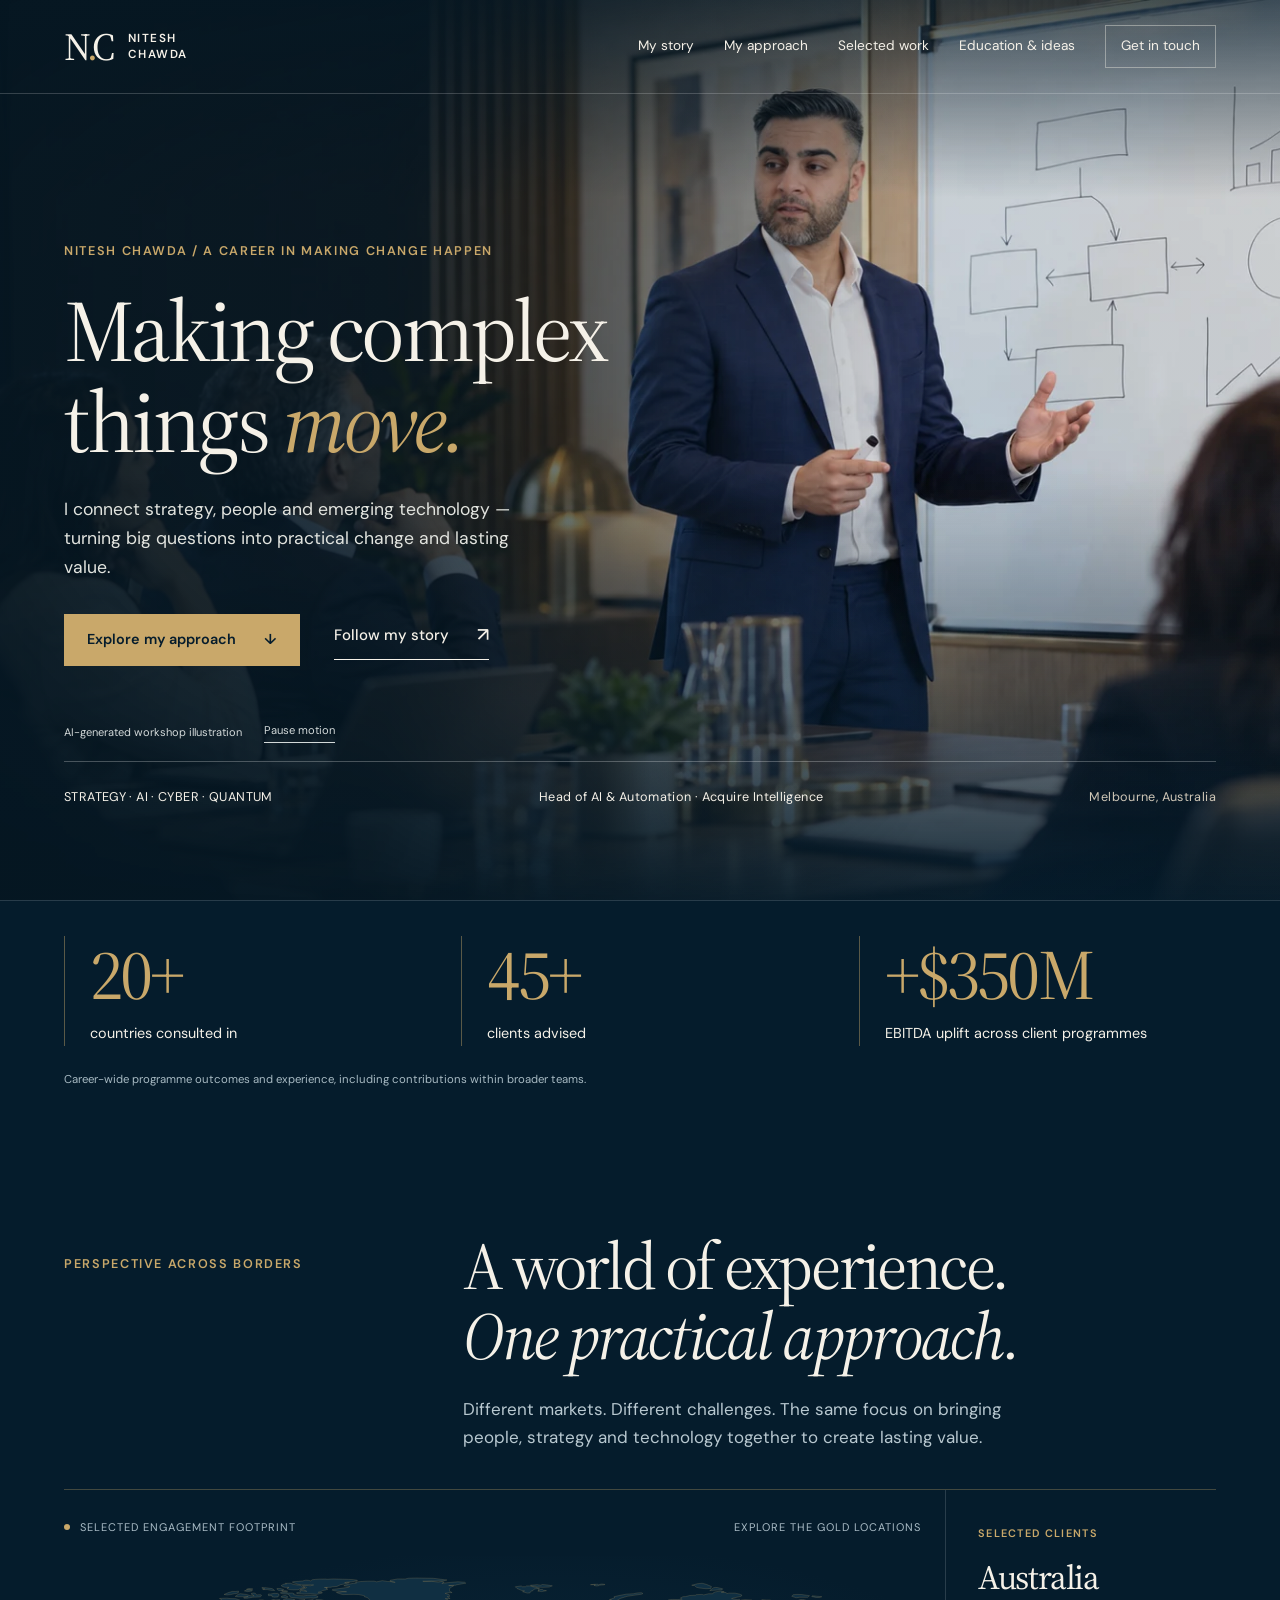
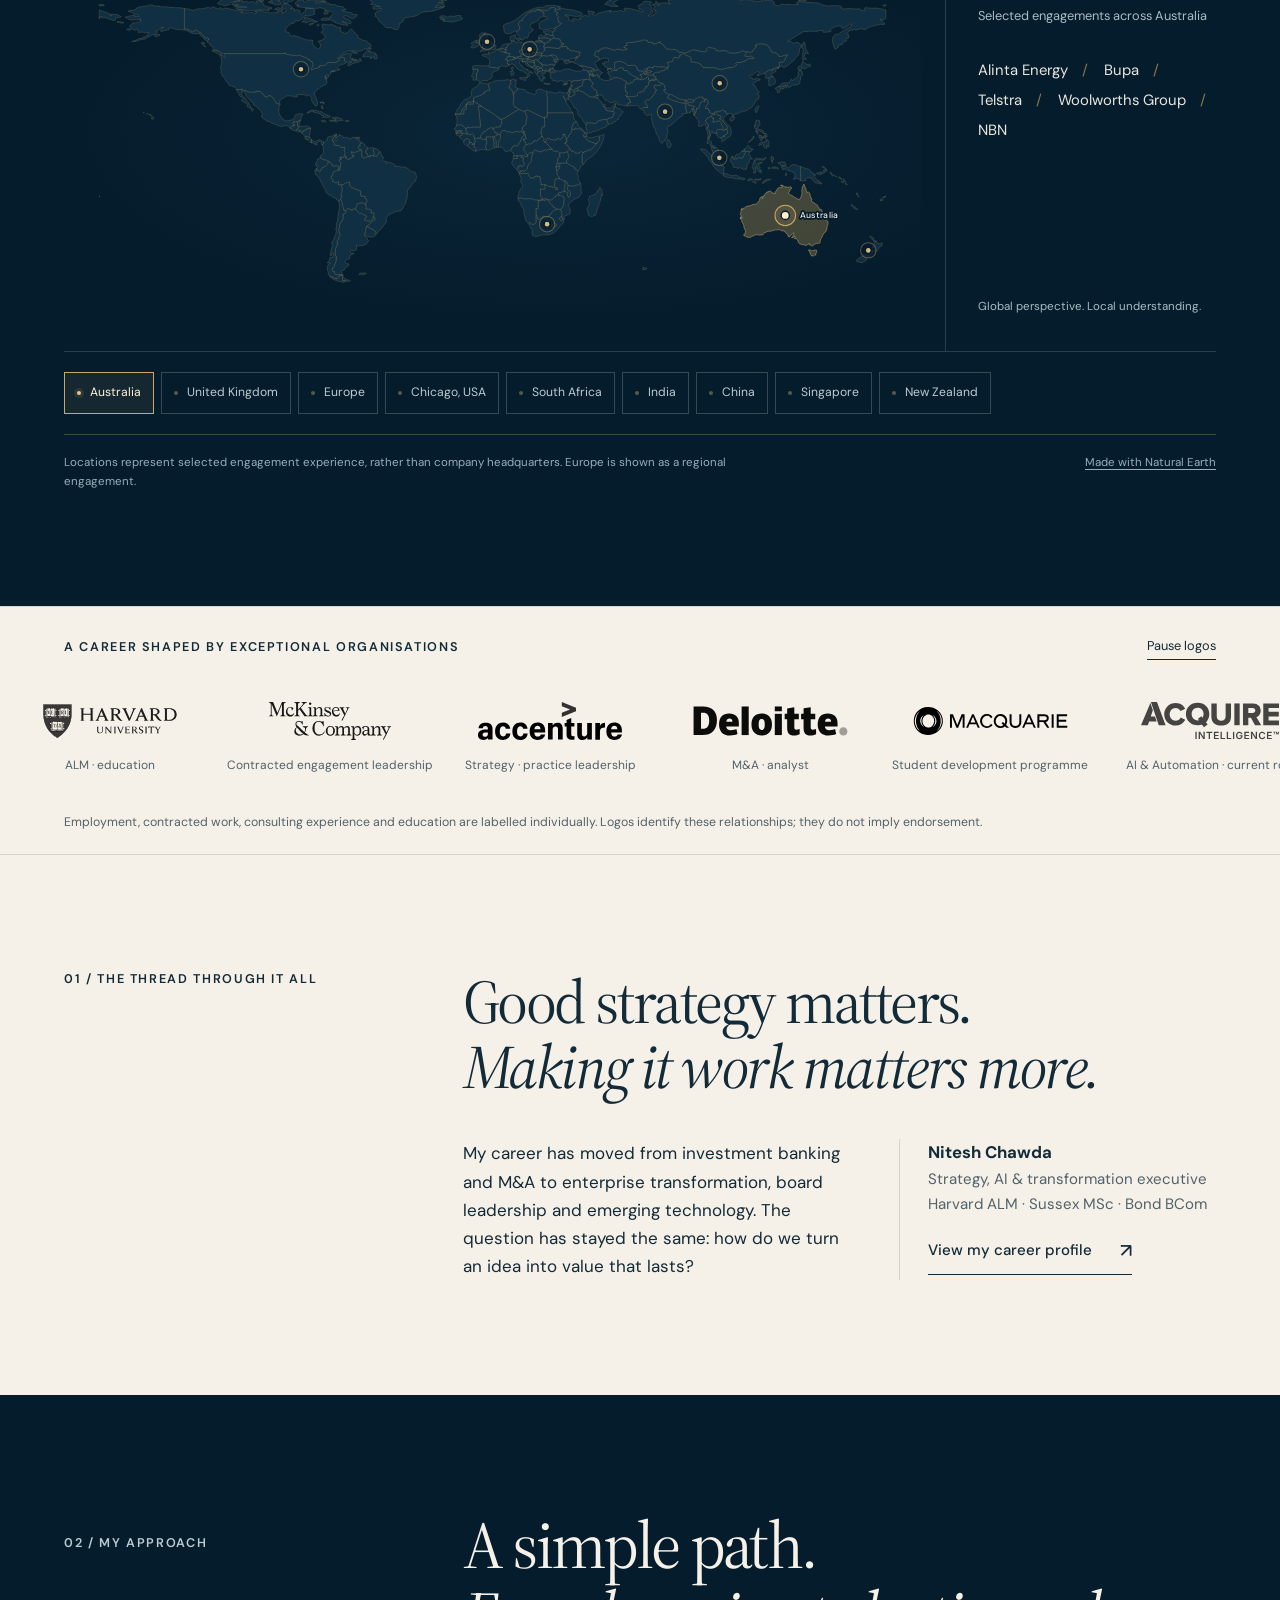
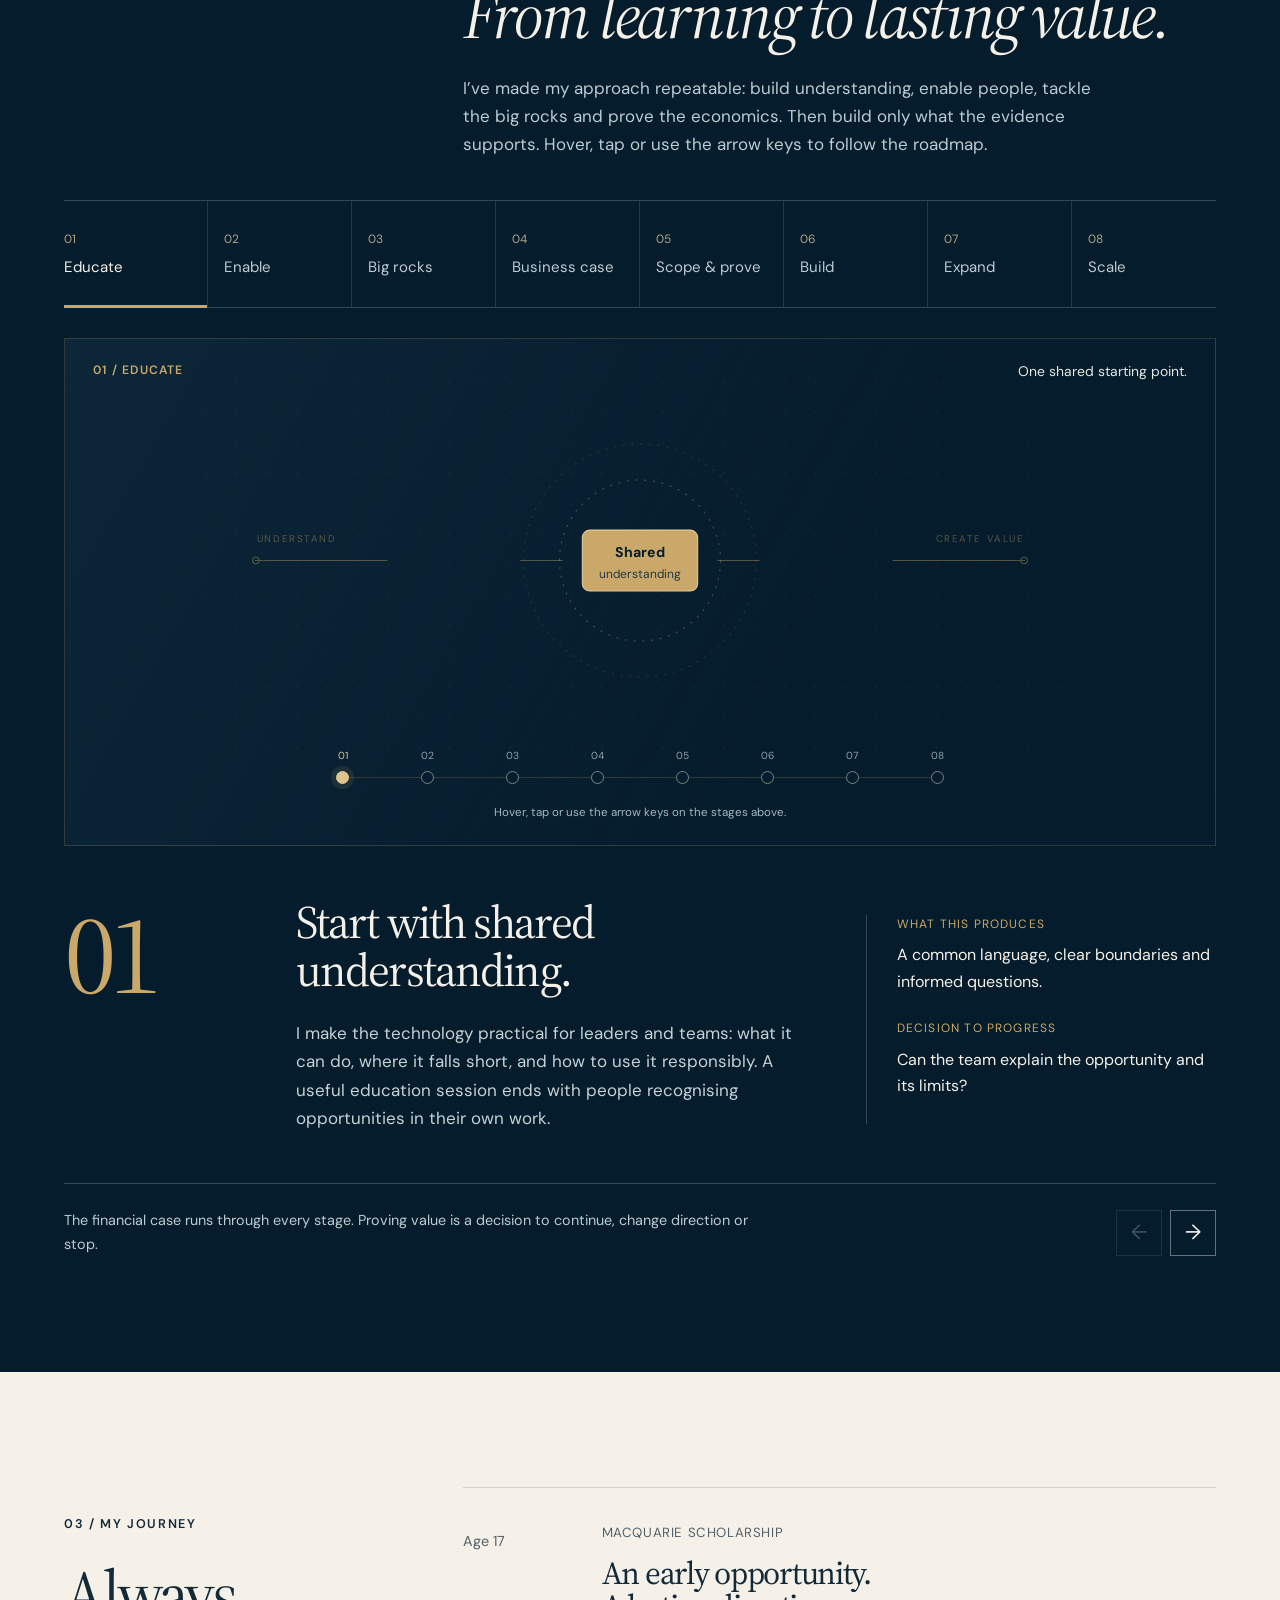
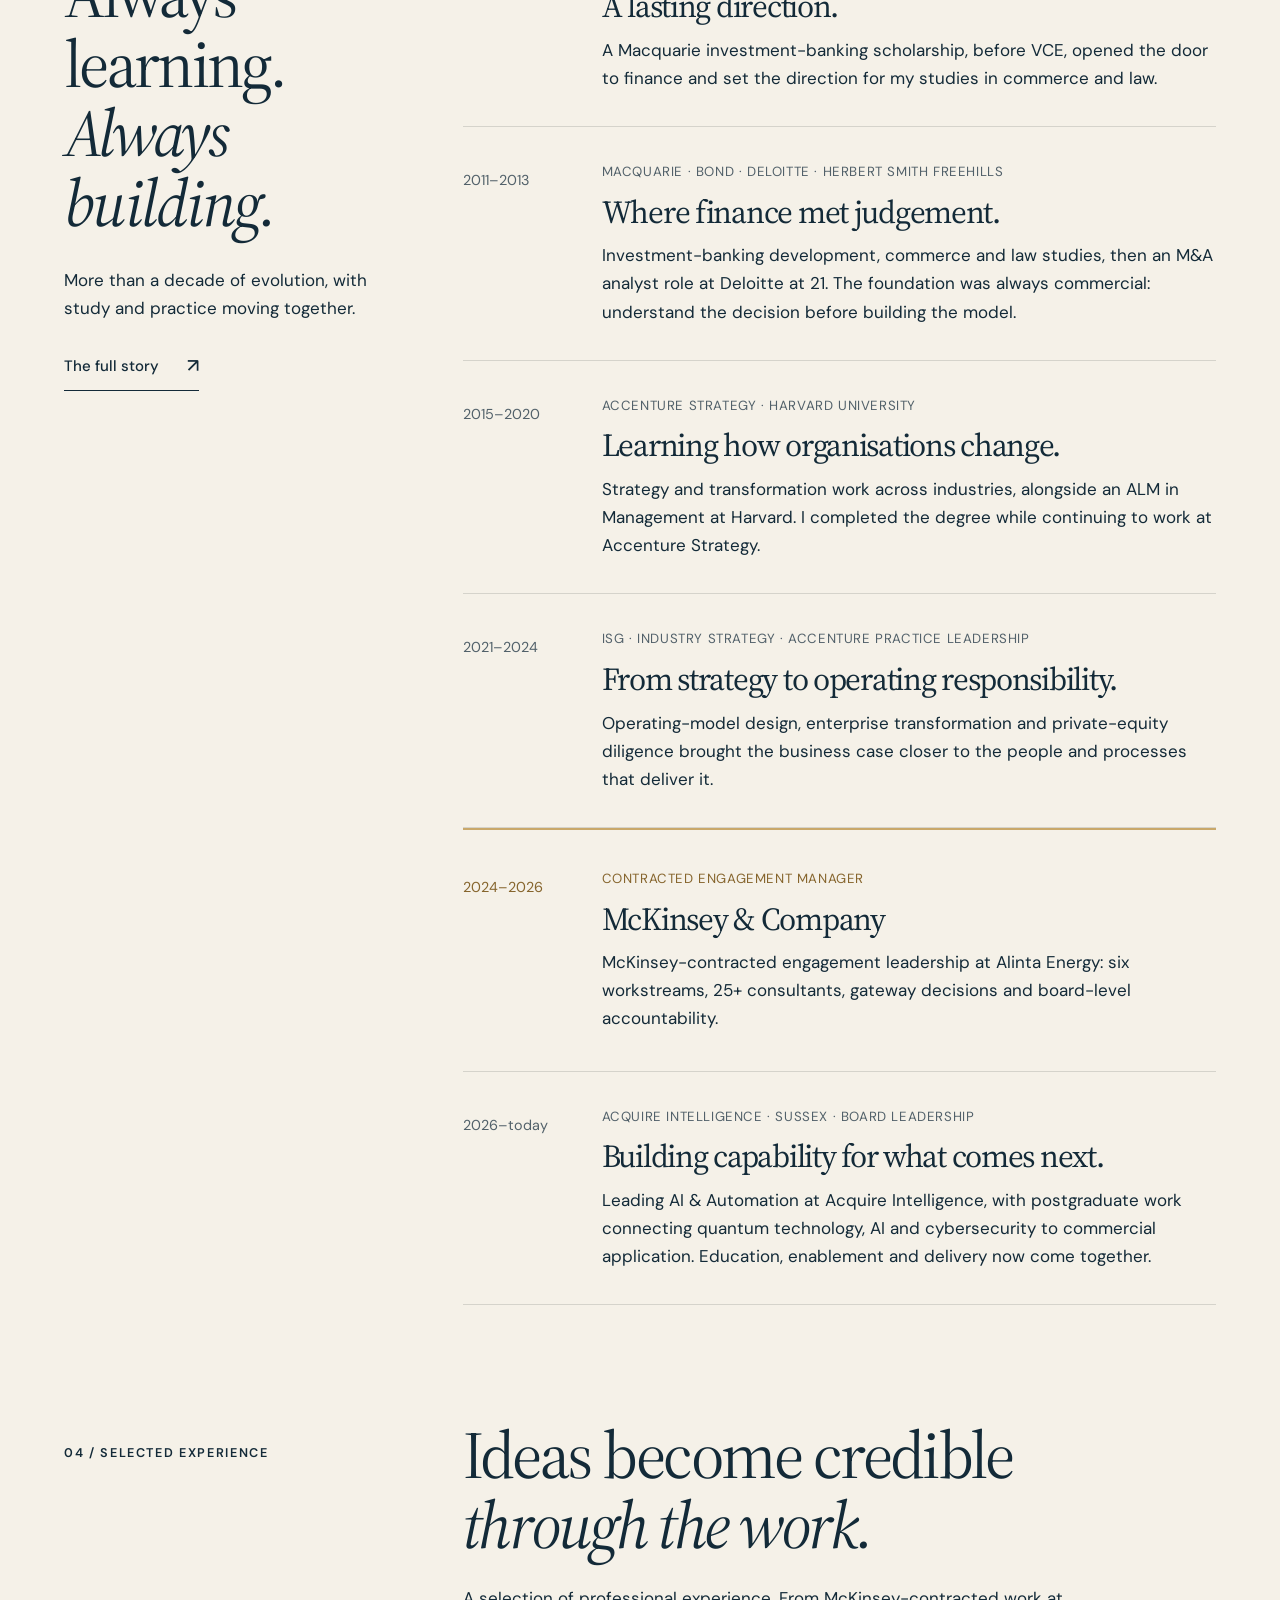
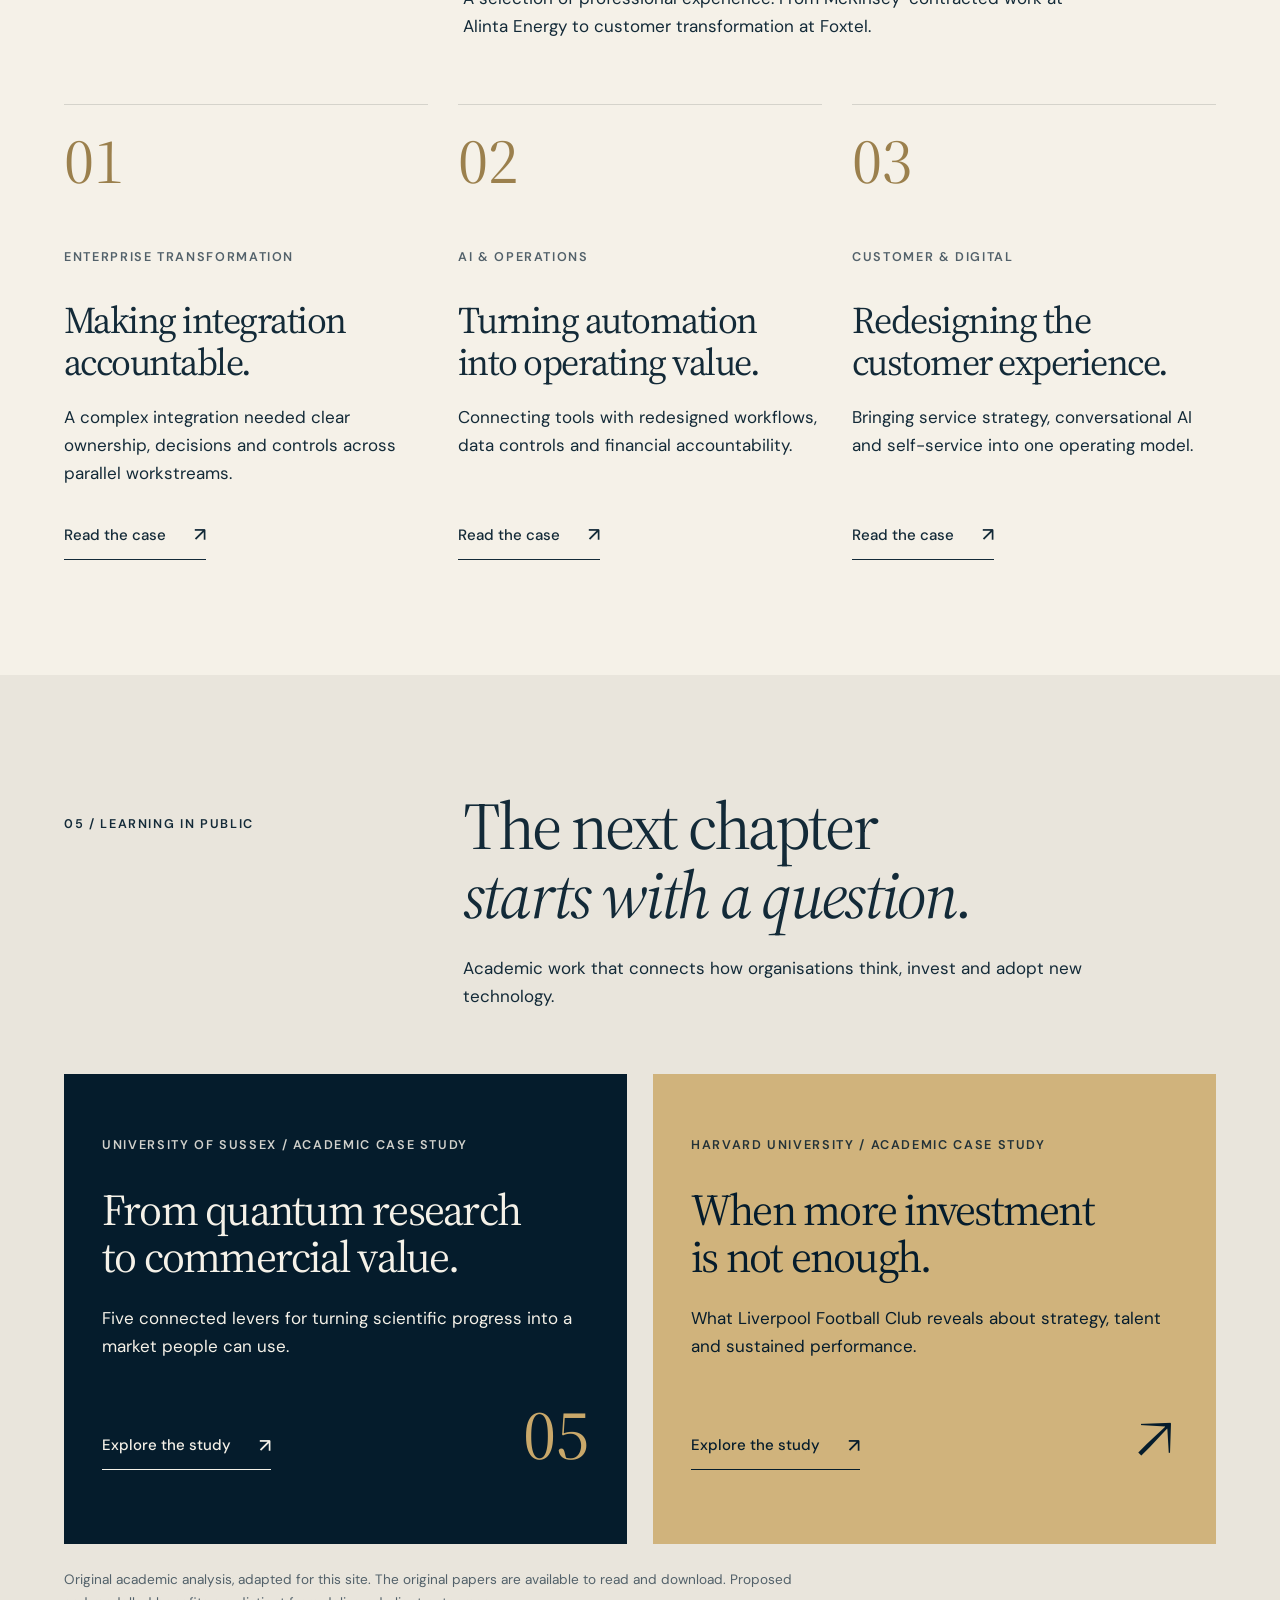
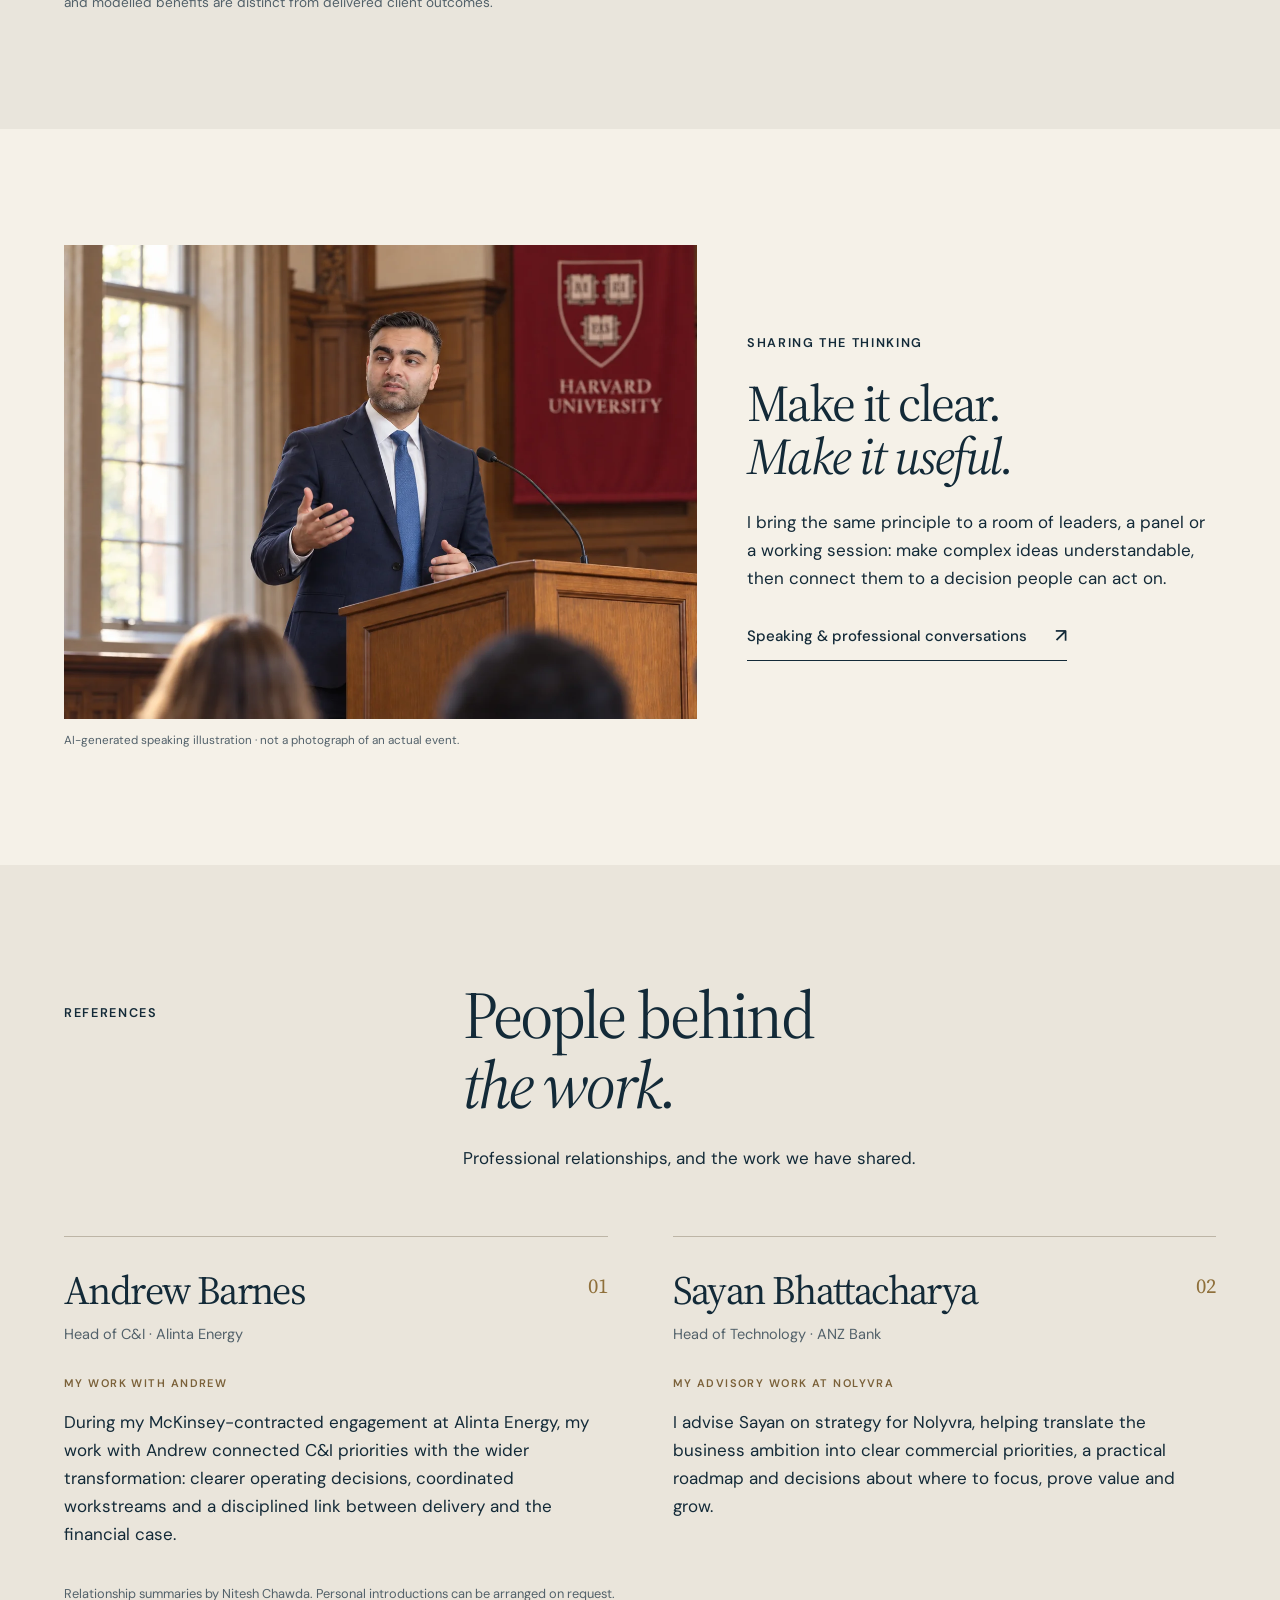
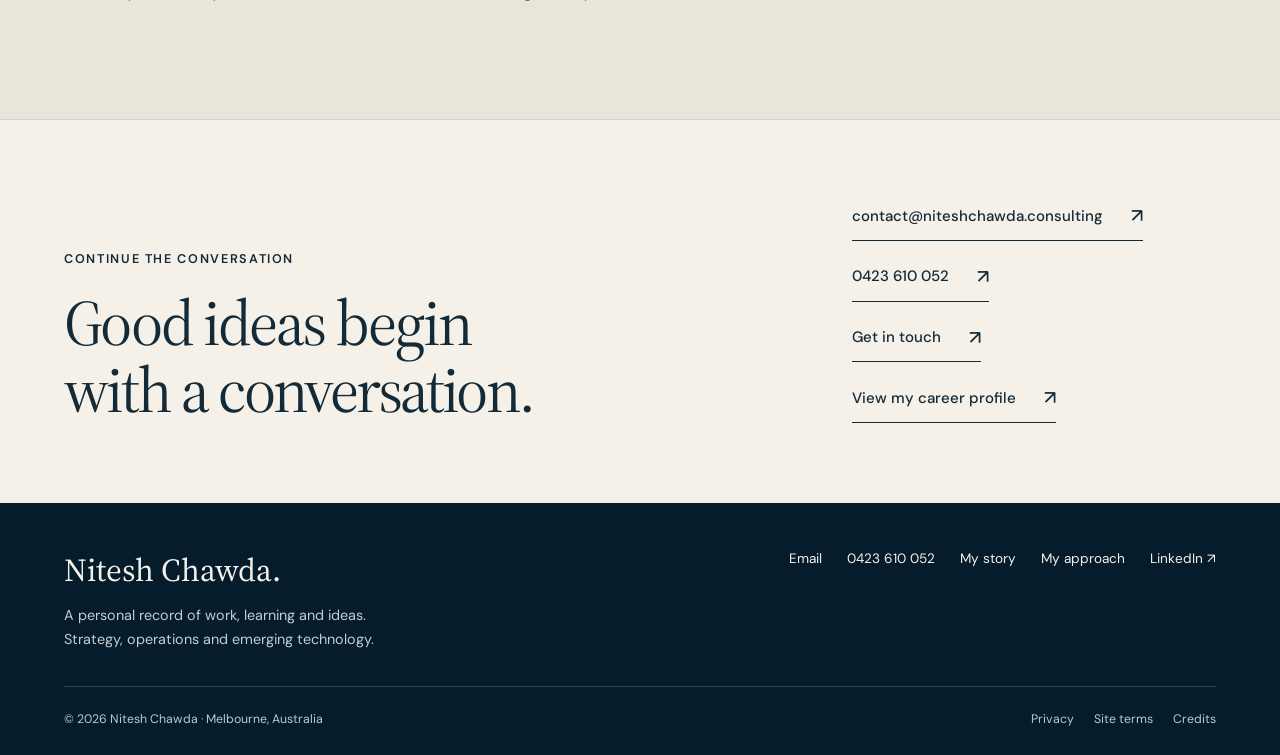
==== commit e490f9e0: "Refine portrait likeness and suit tailoring; match McKinsey heading size" ====
--- a/index.html
+++ b/index.html
@@ -15,7 +15,7 @@
 <link rel="preconnect" href="https://fonts.googleapis.com">
 <link rel="preconnect" href="https://fonts.gstatic.com" crossorigin>
 <link rel="stylesheet" href="assets/portfolio.css?v=20260925b">
-<link rel="stylesheet" href="assets/enhancements.css?v=20260925b">
+<link rel="stylesheet" href="assets/enhancements.css?v=20260925c">
 <link rel="stylesheet" href="assets/roadmap.css?v=20260925b">
 <link rel="stylesheet" href="assets/global-map.css?v=20260925b">
 <script src="assets/roadmap.js?v=20260925b" defer></script>
@@ -32,7 +32,7 @@
 </div>
 </header>
 <main id="main">
-<section class="hero hero-welcome"><video class="welcome-film" data-welcome-film muted autoplay loop playsinline preload="none" poster="assets/photos/workshop.webp" aria-hidden="true"><source data-src="assets/photos/workshop-motion.mp4" type="video/mp4"></video>
+<section class="hero hero-welcome"><video class="welcome-film" data-welcome-film muted autoplay loop playsinline preload="none" poster="assets/photos/workshop.webp?v=20260925c" aria-hidden="true"><source data-src="assets/photos/workshop-motion.mp4?v=20260925c" type="video/mp4"></video>
 <div class="wrap">
 <div class="hero-copy">
 <p class="eyebrow gold">Nitesh Chawda / A career in making change happen
@@ -507,7 +507,7 @@
 </section>
 <section class="section speaking-section">
 <div class="wrap speaking-grid">
-<figure class="editorial-photo"><img src="assets/photos/lecture.webp" alt="AI-generated illustration of Nitesh speaking at a lectern in a Harvard University setting" width="1672" height="941" loading="lazy">
+<figure class="editorial-photo"><img src="assets/photos/lecture.webp?v=20260925c" alt="AI-generated illustration of Nitesh speaking at a lectern in a Harvard University setting" width="1672" height="941" loading="lazy">
 <figcaption>AI-generated speaking illustration · not a photograph of an actual event.
 </figcaption>
 </figure>
--- a/assets/enhancements.css
+++ b/assets/enhancements.css
@@ -1,5 +1,5 @@
 .timeline-item.featured{background:transparent;color:var(--text);margin-inline:0;padding:38px 0;border-top:2px solid var(--brass);border-bottom:1px solid var(--line)}
-.timeline-item.featured p{color:var(--text)}.timeline-item.featured .timeline-date,.timeline-item.featured .role{color:#86652d}.timeline-item.featured h3{font-size:clamp(2.4rem,3.4vw,3.4rem)}
+.timeline-item.featured p{color:var(--text)}.timeline-item.featured .timeline-date,.timeline-item.featured .role{color:#86652d}.timeline-item.featured h3{font-size:2rem}
 .hero-welcome{min-height:min(900px,100svh)}.hero-welcome:before{z-index:1;opacity:1;background:linear-gradient(90deg,rgba(5,22,33,.94) 0%,rgba(5,22,33,.82) 30%,rgba(5,22,33,.08) 72%),linear-gradient(0deg,#051c2cf0,transparent 48%),linear-gradient(180deg,#051c2cba,transparent 22%)}.hero-welcome:after{display:none}.welcome-film{position:absolute;inset:0;width:100%;height:100%;object-fit:cover;object-position:62% center}.hero-welcome .wrap{z-index:2}.hero-welcome .hero-copy{margin-left:0;max-width:700px;padding-bottom:55px}.hero-welcome h1{font-size:clamp(3.3rem,6.8vw,6.8rem)}.hero-welcome .intro{max-width:480px}.hero-welcome .eyebrow{max-width:460px}.hero-media-note{display:flex;align-items:center;gap:22px;margin-bottom:18px;font-size:.69rem;color:#d3d9d9}.hero-media-note button{font-size:.7rem}.impact-strip{background:var(--navy);color:var(--cream);padding:35px 0 26px;border-top:1px solid #ffffff24}.impact-grid{display:grid;grid-template-columns:repeat(3,1fr);gap:40px}.impact-grid>div{padding-left:25px;border-left:1px solid #c9a86a70}.impact-grid strong{display:block;font:clamp(3rem,5.5vw,5rem)/1.1 var(--serif);color:var(--brass);font-variant-numeric:tabular-nums;letter-spacing:-.04em}.impact-grid span{display:block;font-size:.9rem;margin-top:9px}.impact-note{font-size:.71rem;color:#a8bac3;margin-top:25px}
 .references{background:#eae5db}.reference-grid{display:grid;grid-template-columns:1fr 1fr;gap:65px}.reference-card{position:relative;border-top:1px solid #bdb5a6;padding-top:32px}.reference-card h3{font-size:2.5rem;padding-right:45px}.reference-number{position:absolute;right:0;top:34px;color:#8f703b;font:1.3rem var(--serif)}.reference-role{font-size:.91rem;color:var(--muted);margin-top:12px!important;margin-bottom:28px}.reference-card .eyebrow{font-size:.69rem;color:#7b6139;margin-bottom:10px}.reference-note{font-size:.8rem;color:var(--muted);margin-top:35px}
 .speaking-grid,.commencement-grid{display:grid;grid-template-columns:1.2fr 1fr;gap:65px;align-items:center}.editorial-photo{margin:0}.editorial-photo img{width:100%;height:auto}.editorial-photo figcaption{font-size:.73rem;color:var(--muted);margin-top:13px;line-height:1.5}.speaking-grid h2,.commencement-grid h2{font-size:clamp(2.6rem,4vw,4rem);margin:24px 0}.speaking-grid p:not(.eyebrow),.commencement-grid p:not(.eyebrow){max-width:580px}.speaking-grid .text-link,.commencement-grid .text-link{margin-top:28px}.speaking-grid{grid-template-columns:1.35fr 1fr;gap:50px}.speaking-grid .editorial-photo img{aspect-ratio:4/3;object-fit:cover;object-position:58%}.commencement-section{padding-top:0}.commencement-grid{grid-template-columns:1fr 1.15fr;gap:80px}.commencement-grid .editorial-photo img{max-height:650px;aspect-ratio:4/5;object-fit:cover;object-position:58% 28%}
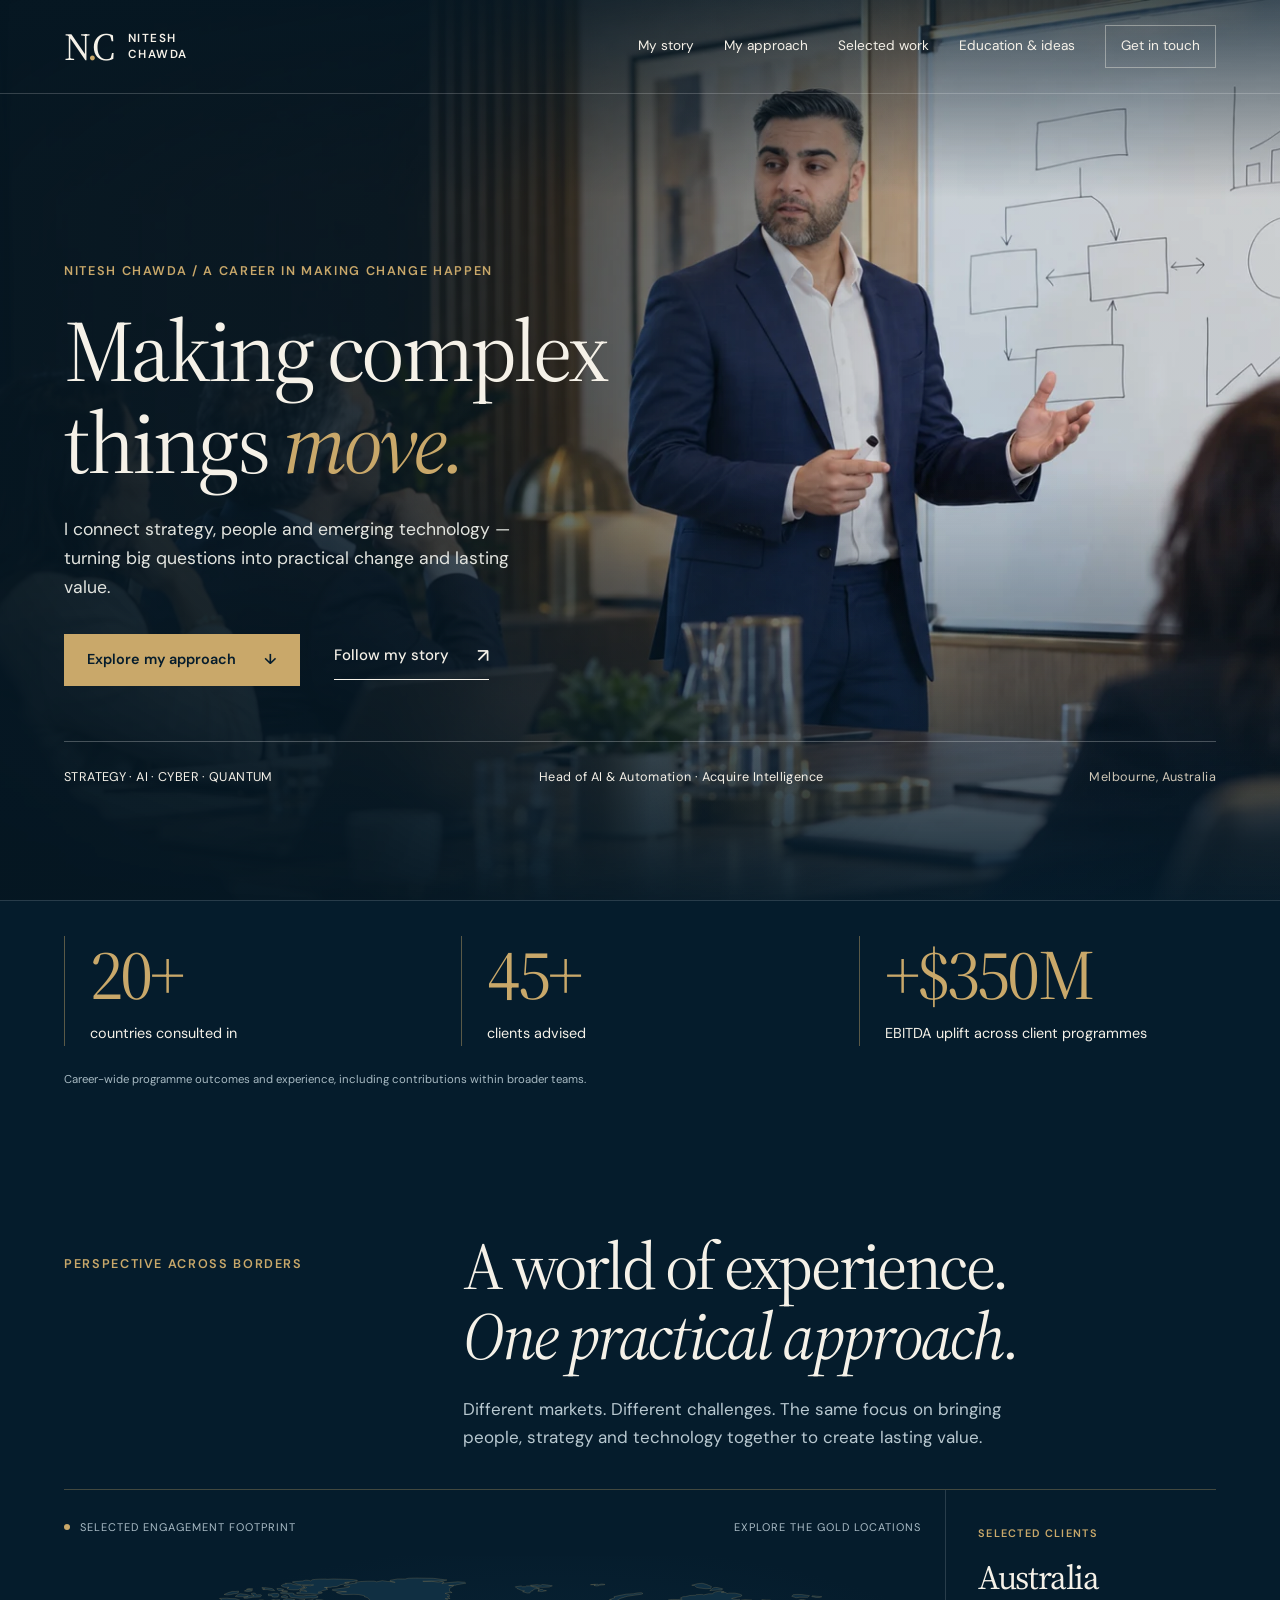
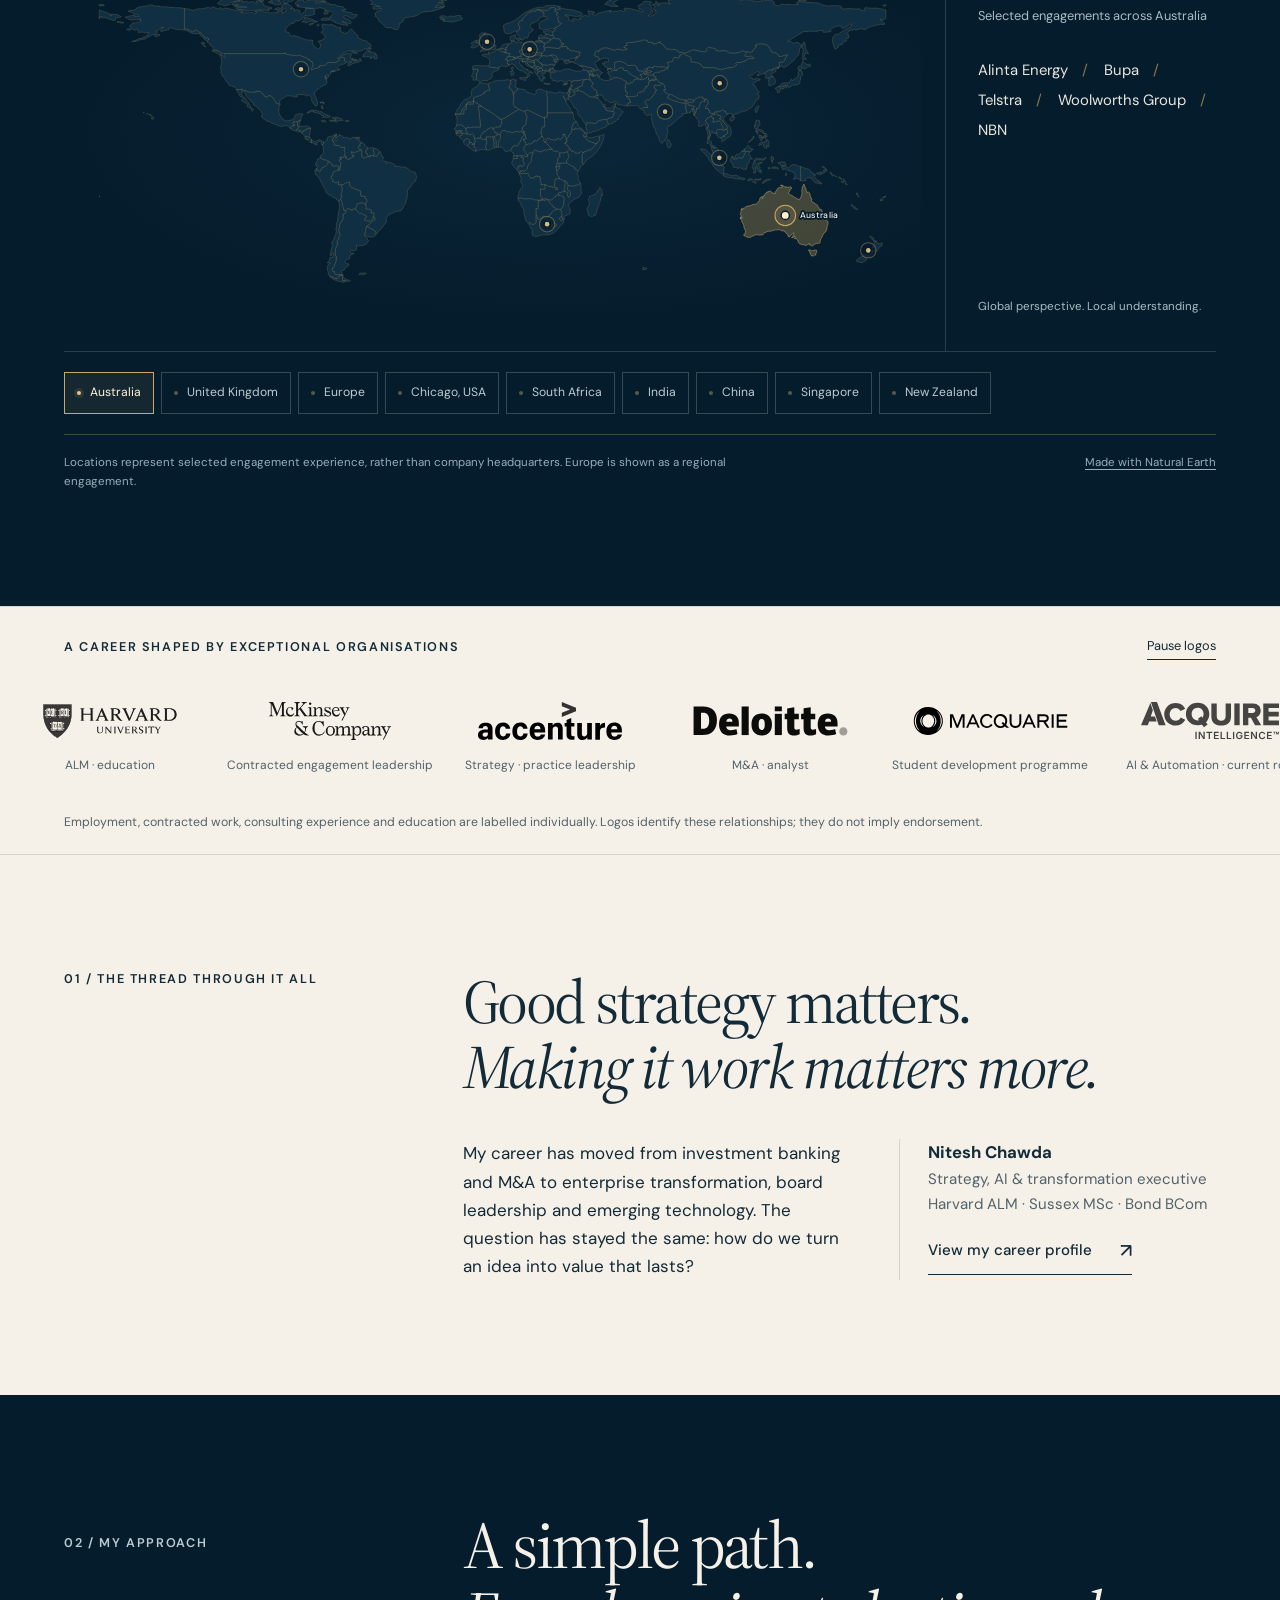
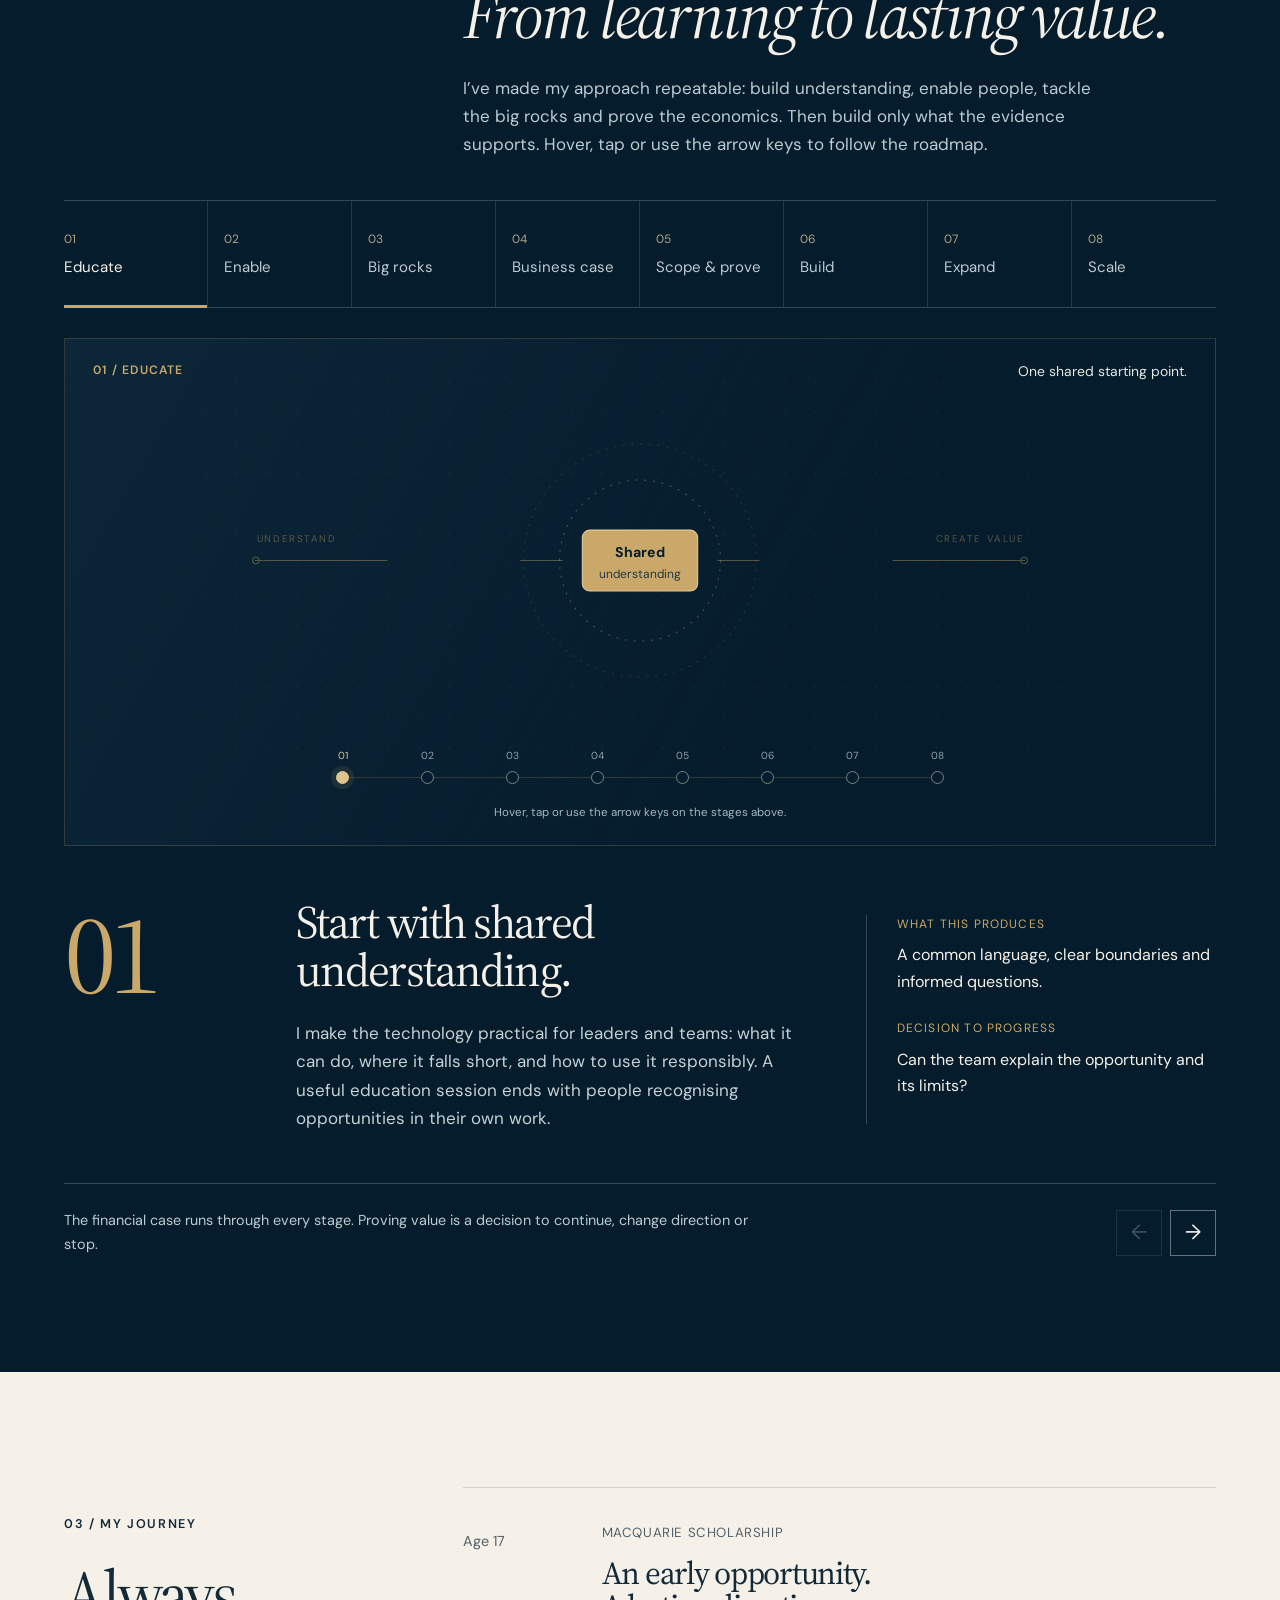
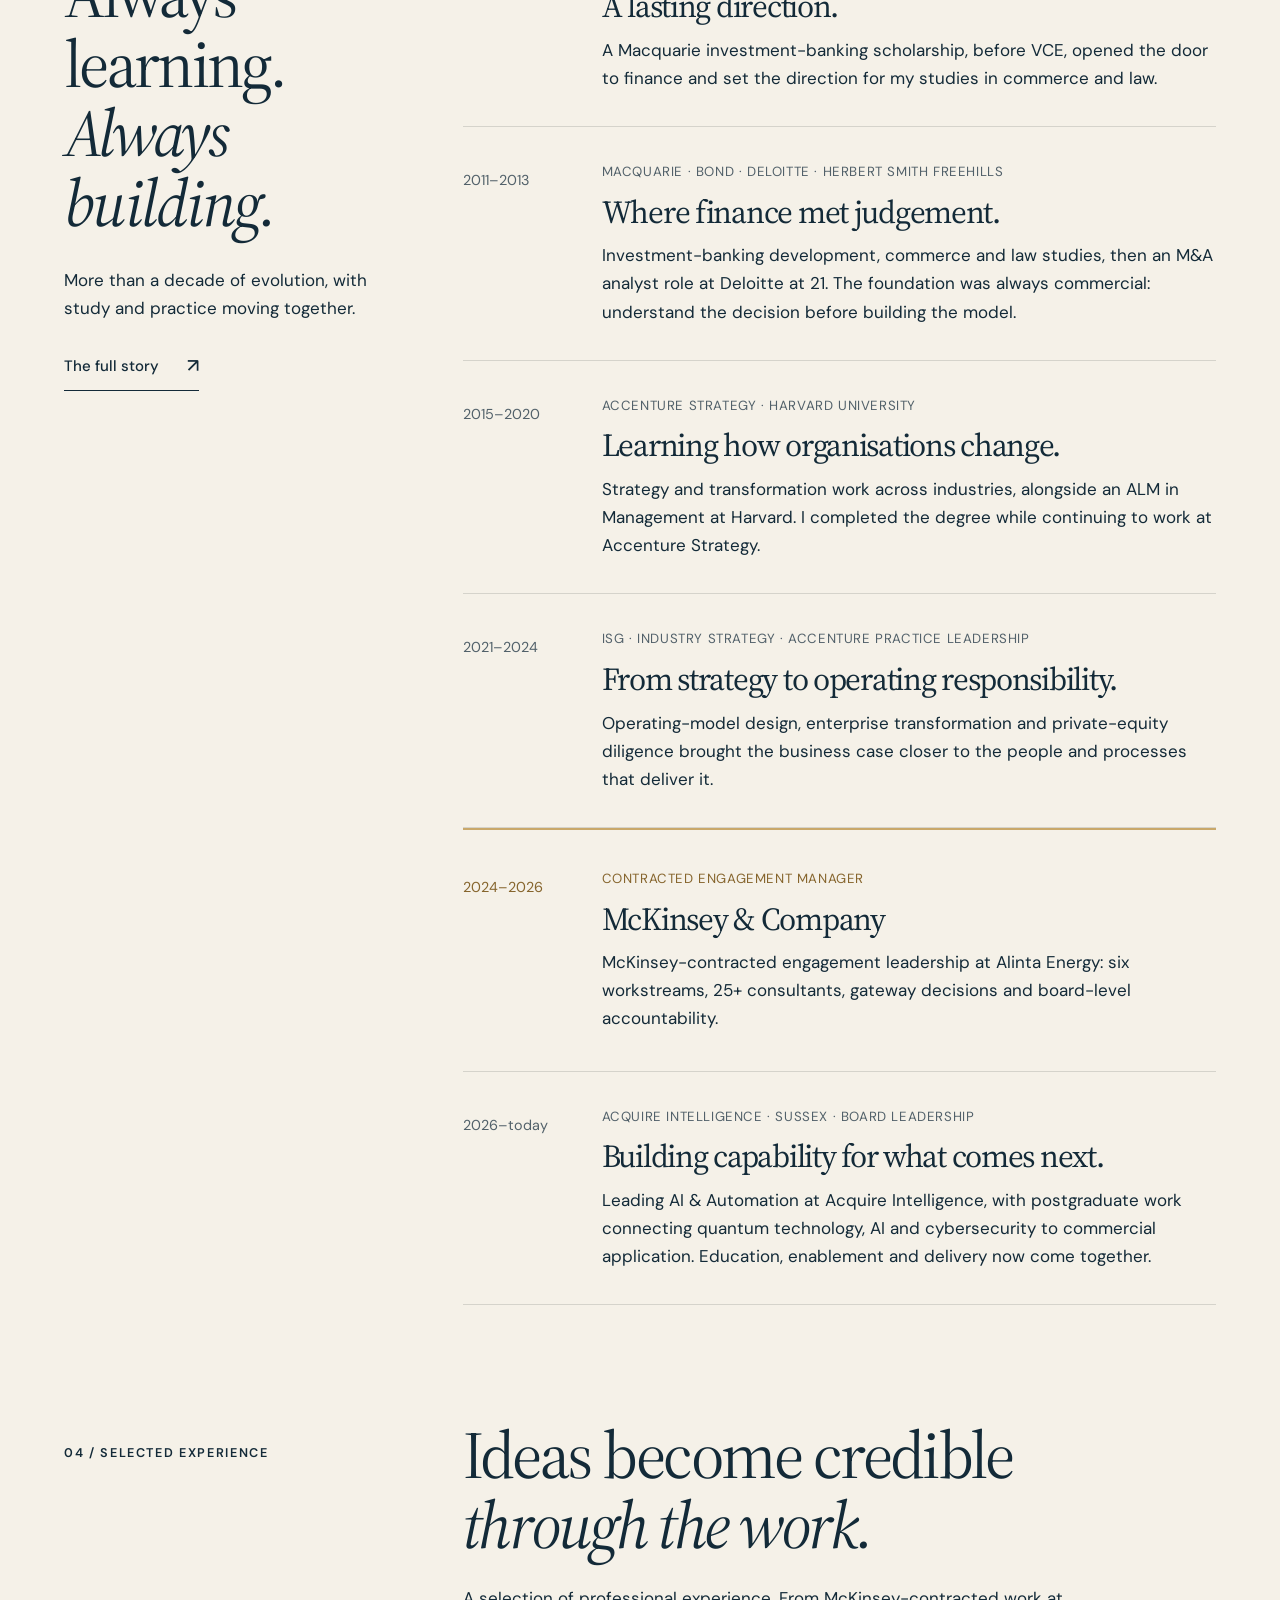
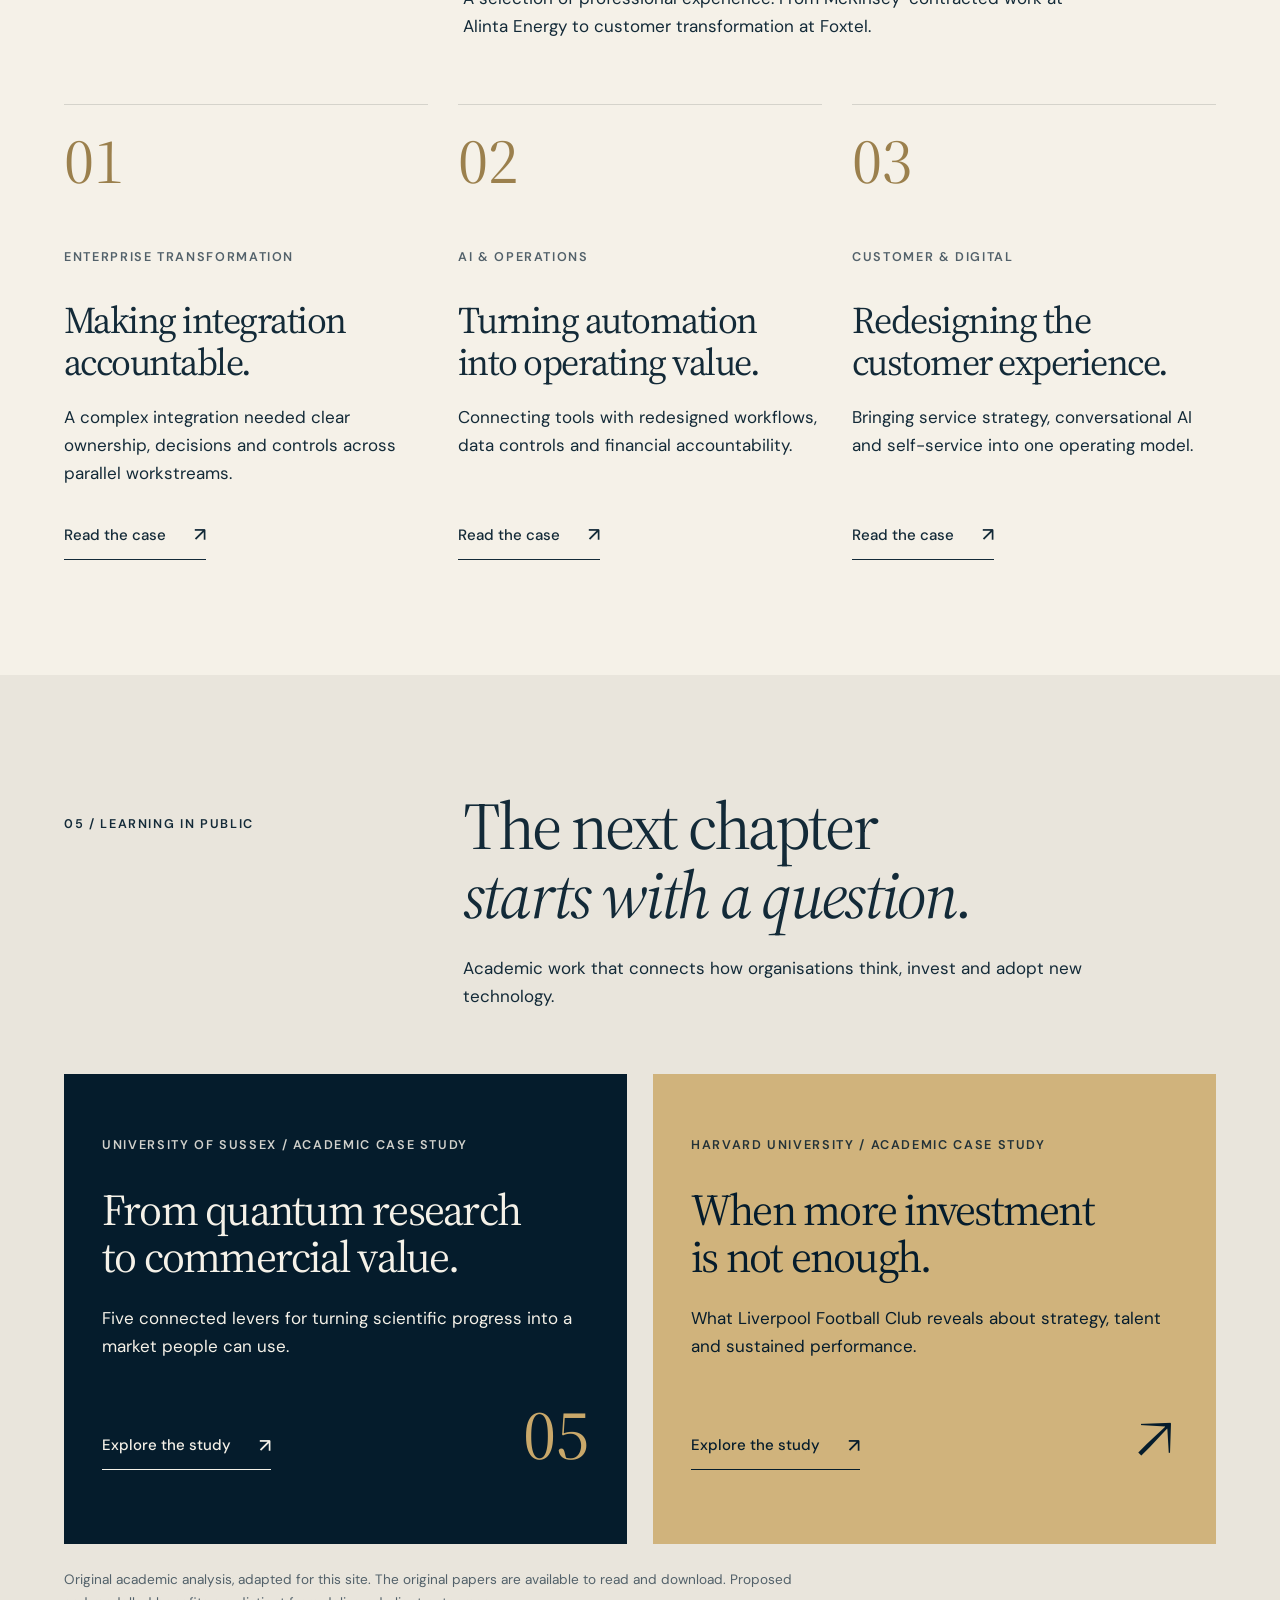
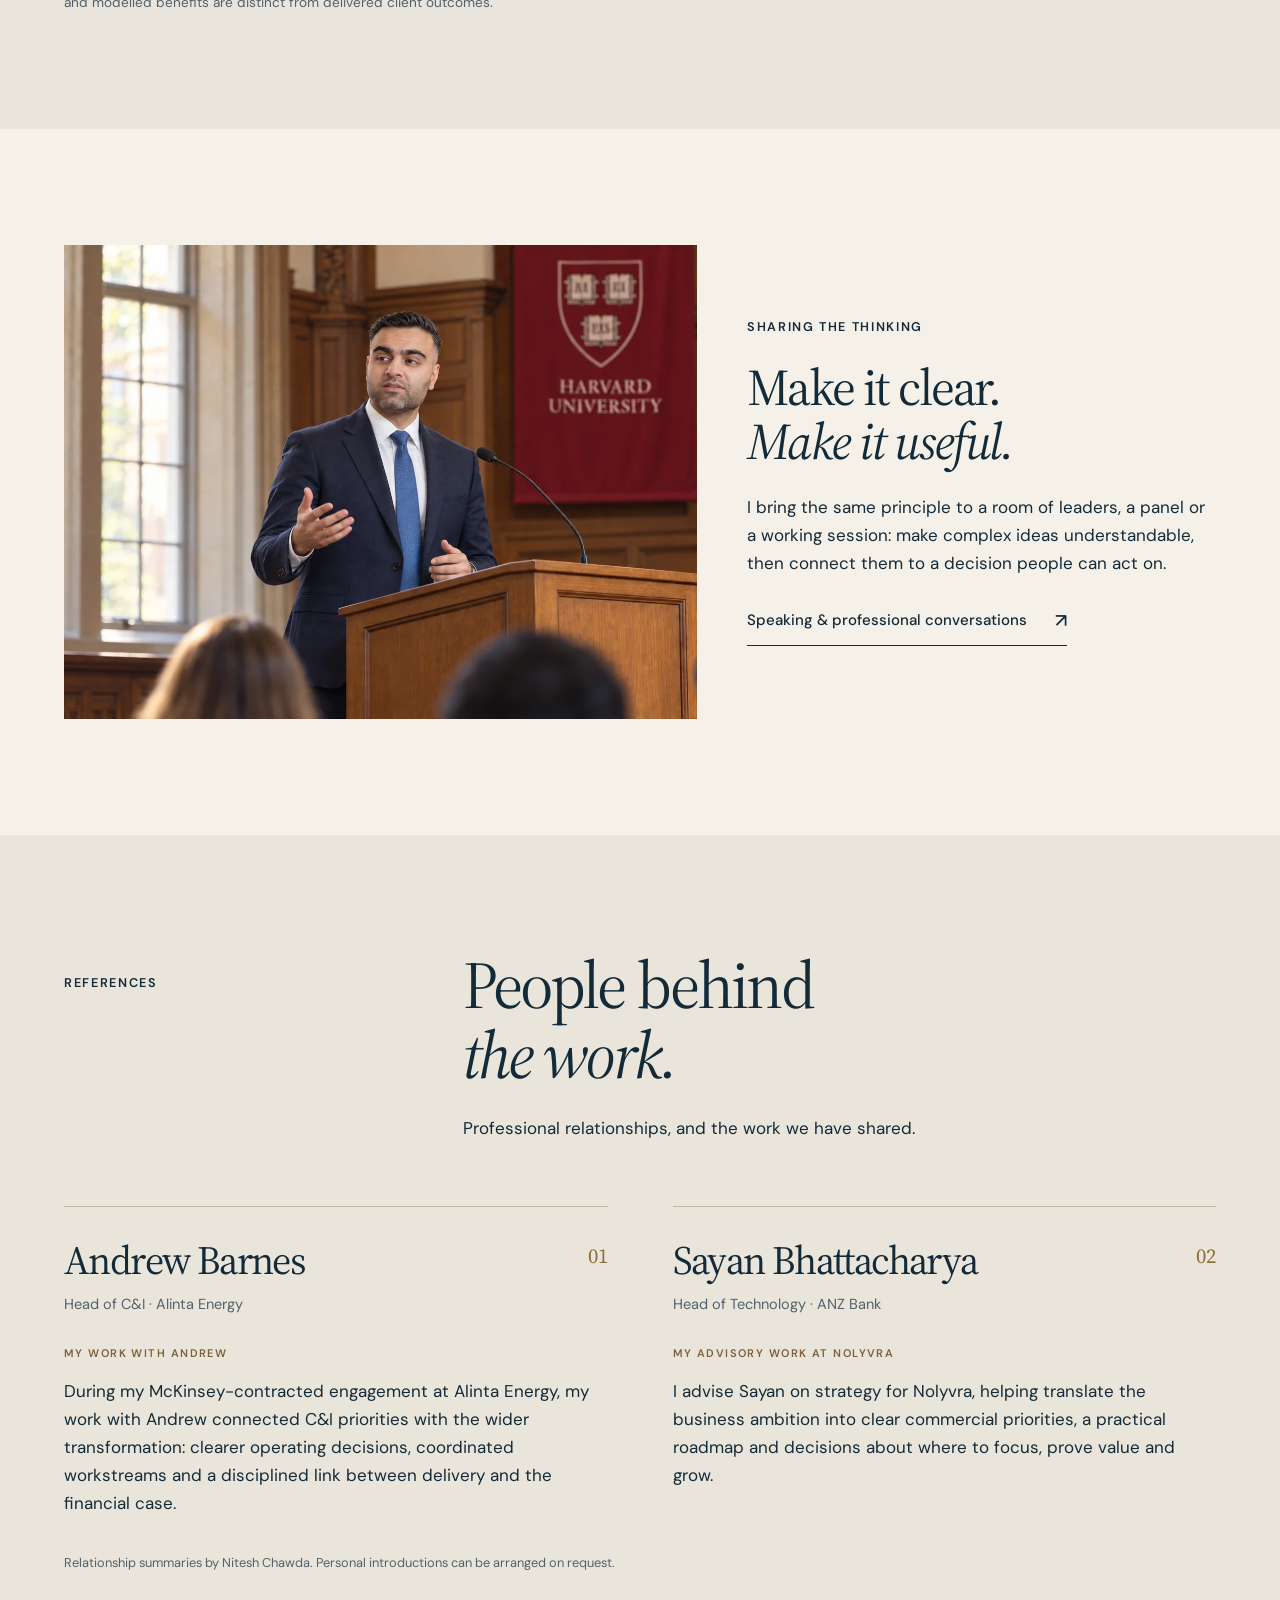
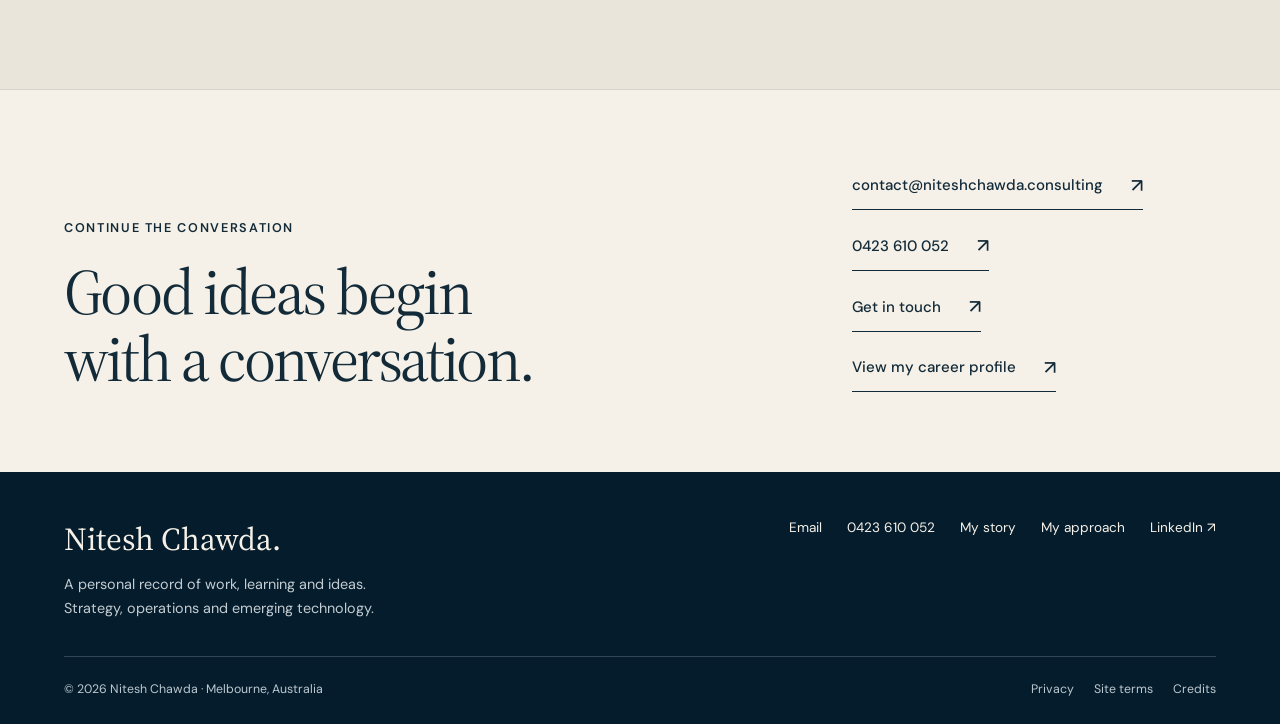
==== commit e771e218: "Use static hero portrait and simplify media captions" ====
--- a/index.html
+++ b/index.html
@@ -15,12 +15,12 @@
 <link rel="preconnect" href="https://fonts.googleapis.com">
 <link rel="preconnect" href="https://fonts.gstatic.com" crossorigin>
 <link rel="stylesheet" href="assets/portfolio.css?v=20260925b">
-<link rel="stylesheet" href="assets/enhancements.css?v=20260925c">
+<link rel="stylesheet" href="assets/enhancements.css?v=20260925d">
 <link rel="stylesheet" href="assets/roadmap.css?v=20260925b">
 <link rel="stylesheet" href="assets/global-map.css?v=20260925b">
 <script src="assets/roadmap.js?v=20260925b" defer></script>
 <script src="assets/portfolio.js?v=20260925b" defer></script>
-<script src="assets/enhancements.js?v=20260925b" defer></script>
+<script src="assets/enhancements.js?v=20260925d" defer></script>
 <script src="assets/global-map.js?v=20260925b" defer></script>
 <script type="application/ld+json">{"@context": "https://schema.org", "@type": "ProfilePage", "url": "https://niteshchawda.consulting/", "mainEntity": {"@type": "Person", "name": "Nitesh Chawda", "email": "contact@niteshchawda.consulting", "telephone": "+61423610052", "url": "https://niteshchawda.consulting/", "jobTitle": "Head of AI & Automation Practice", "worksFor": {"@type": "Organization", "name": "Acquire Intelligence"}, "sameAs": ["https://www.linkedin.com/in/nitesh-chawda-strategy-director/"], "alumniOf": [{"@type": "CollegeOrUniversity", "name": "Bond University"}, {"@type": "CollegeOrUniversity", "name": "Harvard University"}, {"@type": "CollegeOrUniversity", "name": "University of Sussex"}]}}</script>
 </head>
@@ -32,7 +32,7 @@
 </div>
 </header>
 <main id="main">
-<section class="hero hero-welcome"><video class="welcome-film" data-welcome-film muted autoplay loop playsinline preload="none" poster="assets/photos/workshop.webp?v=20260925c" aria-hidden="true"><source data-src="assets/photos/workshop-motion.mp4?v=20260925c" type="video/mp4"></video>
+<section class="hero hero-welcome"><img class="welcome-image" src="assets/photos/workshop.webp?v=20260925c" alt="Nitesh Chawda beside a strategy whiteboard" width="1672" height="941" fetchpriority="high">
 <div class="wrap">
 <div class="hero-copy">
 <p class="eyebrow gold">Nitesh Chawda / A career in making change happen
@@ -43,8 +43,6 @@
 </p>
 <div class="hero-links"><a class="button-link" href="#method">Explore my approach <span aria-hidden="true">↓</span></a><a class="text-link" href="about.html">Follow my story</a>
 </div>
-</div>
-<div class="hero-media-note"><span>AI-generated workshop illustration</span><button class="quiet-button js-only" type="button" data-pause-film aria-pressed="false">Pause motion</button>
 </div>
 <div class="hero-bottom"><span>STRATEGY · AI · CYBER · QUANTUM</span><span>Head of AI & Automation · Acquire Intelligence</span><span>Melbourne, Australia</span>
 </div>
@@ -507,9 +505,7 @@
 </section>
 <section class="section speaking-section">
 <div class="wrap speaking-grid">
-<figure class="editorial-photo"><img src="assets/photos/lecture.webp?v=20260925c" alt="AI-generated illustration of Nitesh speaking at a lectern in a Harvard University setting" width="1672" height="941" loading="lazy">
-<figcaption>AI-generated speaking illustration · not a photograph of an actual event.
-</figcaption>
+<figure class="editorial-photo"><img src="assets/photos/lecture.webp?v=20260925c" alt="Nitesh Chawda at a lectern" width="1672" height="941" loading="lazy">
 </figure>
 <div>
 <p class="eyebrow">Sharing the thinking
--- a/assets/enhancements.css
+++ b/assets/enhancements.css
@@ -1,14 +1,14 @@
 .timeline-item.featured{background:transparent;color:var(--text);margin-inline:0;padding:38px 0;border-top:2px solid var(--brass);border-bottom:1px solid var(--line)}
 .timeline-item.featured p{color:var(--text)}.timeline-item.featured .timeline-date,.timeline-item.featured .role{color:#86652d}.timeline-item.featured h3{font-size:2rem}
-.hero-welcome{min-height:min(900px,100svh)}.hero-welcome:before{z-index:1;opacity:1;background:linear-gradient(90deg,rgba(5,22,33,.94) 0%,rgba(5,22,33,.82) 30%,rgba(5,22,33,.08) 72%),linear-gradient(0deg,#051c2cf0,transparent 48%),linear-gradient(180deg,#051c2cba,transparent 22%)}.hero-welcome:after{display:none}.welcome-film{position:absolute;inset:0;width:100%;height:100%;object-fit:cover;object-position:62% center}.hero-welcome .wrap{z-index:2}.hero-welcome .hero-copy{margin-left:0;max-width:700px;padding-bottom:55px}.hero-welcome h1{font-size:clamp(3.3rem,6.8vw,6.8rem)}.hero-welcome .intro{max-width:480px}.hero-welcome .eyebrow{max-width:460px}.hero-media-note{display:flex;align-items:center;gap:22px;margin-bottom:18px;font-size:.69rem;color:#d3d9d9}.hero-media-note button{font-size:.7rem}.impact-strip{background:var(--navy);color:var(--cream);padding:35px 0 26px;border-top:1px solid #ffffff24}.impact-grid{display:grid;grid-template-columns:repeat(3,1fr);gap:40px}.impact-grid>div{padding-left:25px;border-left:1px solid #c9a86a70}.impact-grid strong{display:block;font:clamp(3rem,5.5vw,5rem)/1.1 var(--serif);color:var(--brass);font-variant-numeric:tabular-nums;letter-spacing:-.04em}.impact-grid span{display:block;font-size:.9rem;margin-top:9px}.impact-note{font-size:.71rem;color:#a8bac3;margin-top:25px}
+.hero-welcome{min-height:min(900px,100svh)}.hero-welcome:before{z-index:1;opacity:1;background:linear-gradient(90deg,rgba(5,22,33,.94) 0%,rgba(5,22,33,.82) 30%,rgba(5,22,33,.08) 72%),linear-gradient(0deg,#051c2cf0,transparent 48%),linear-gradient(180deg,#051c2cba,transparent 22%)}.hero-welcome:after{display:none}.welcome-image{position:absolute;inset:0;width:100%;height:100%;object-fit:cover;object-position:62% center}.hero-welcome .wrap{z-index:2}.hero-welcome .hero-copy{margin-left:0;max-width:700px;padding-bottom:55px}.hero-welcome h1{font-size:clamp(3.3rem,6.8vw,6.8rem)}.hero-welcome .intro{max-width:480px}.hero-welcome .eyebrow{max-width:460px}.impact-strip{background:var(--navy);color:var(--cream);padding:35px 0 26px;border-top:1px solid #ffffff24}.impact-grid{display:grid;grid-template-columns:repeat(3,1fr);gap:40px}.impact-grid>div{padding-left:25px;border-left:1px solid #c9a86a70}.impact-grid strong{display:block;font:clamp(3rem,5.5vw,5rem)/1.1 var(--serif);color:var(--brass);font-variant-numeric:tabular-nums;letter-spacing:-.04em}.impact-grid span{display:block;font-size:.9rem;margin-top:9px}.impact-note{font-size:.71rem;color:#a8bac3;margin-top:25px}
 .references{background:#eae5db}.reference-grid{display:grid;grid-template-columns:1fr 1fr;gap:65px}.reference-card{position:relative;border-top:1px solid #bdb5a6;padding-top:32px}.reference-card h3{font-size:2.5rem;padding-right:45px}.reference-number{position:absolute;right:0;top:34px;color:#8f703b;font:1.3rem var(--serif)}.reference-role{font-size:.91rem;color:var(--muted);margin-top:12px!important;margin-bottom:28px}.reference-card .eyebrow{font-size:.69rem;color:#7b6139;margin-bottom:10px}.reference-note{font-size:.8rem;color:var(--muted);margin-top:35px}
 .speaking-grid,.commencement-grid{display:grid;grid-template-columns:1.2fr 1fr;gap:65px;align-items:center}.editorial-photo{margin:0}.editorial-photo img{width:100%;height:auto}.editorial-photo figcaption{font-size:.73rem;color:var(--muted);margin-top:13px;line-height:1.5}.speaking-grid h2,.commencement-grid h2{font-size:clamp(2.6rem,4vw,4rem);margin:24px 0}.speaking-grid p:not(.eyebrow),.commencement-grid p:not(.eyebrow){max-width:580px}.speaking-grid .text-link,.commencement-grid .text-link{margin-top:28px}.speaking-grid{grid-template-columns:1.35fr 1fr;gap:50px}.speaking-grid .editorial-photo img{aspect-ratio:4/3;object-fit:cover;object-position:58%}.commencement-section{padding-top:0}.commencement-grid{grid-template-columns:1fr 1.15fr;gap:80px}.commencement-grid .editorial-photo img{max-height:650px;aspect-ratio:4/5;object-fit:cover;object-position:58% 28%}
 .paper-reader{margin:65px 0 30px}.paper-toolbar{display:flex;align-items:center;flex-wrap:wrap;gap:14px;margin:20px 0 12px;font-size:.8rem}.paper-toolbar a{border-bottom:1px solid currentColor}.paper-toolbar button{border:1px solid #b3b8b6;background:transparent;color:var(--navy);min-width:40px;min-height:40px;font-size:1.2rem}.paper-toolbar output{font-variant-numeric:tabular-nums;min-width:45px;text-align:center}.paper-viewport{height:620px;max-height:75svh;overflow:auto;overscroll-behavior:contain;background:#d8d7d0;border:1px solid #b9bdb8;padding:18px;scrollbar-color:#857047 #d8d7d0}.paper-viewport:focus-visible{outline:3px solid #986e29;outline-offset:4px}.paper-pages{width:100%;min-width:100%;transition:width .2s}.paper-pages figure{margin:0 0 25px;background:white;box-shadow:0 3px 12px #051c2c15}.paper-pages img{width:100%;height:auto;max-width:none}.paper-pages figcaption{padding:9px 15px;font-size:.72rem;color:#52616a;border-top:1px solid #ddd}.paper-help{font-size:.8rem;color:var(--muted)}
 .footer-links{flex-wrap:wrap;max-width:600px}.method-panel{min-height:300px}.learning-item:before{content:'';display:block;width:155px;height:45px;background:center left/contain no-repeat;margin-bottom:26px}.learning-item:nth-child(1):before{background-image:url('logos/bond.svg')}.learning-item:nth-child(2):before{background-image:url('logos/harvard.svg')}.learning-item:nth-child(3):before{background-image:url('logos/sussex.svg')}
 @media(max-width:1000px){.speaking-grid,.commencement-grid{gap:40px}.hero-welcome .hero-copy{max-width:560px}.hero-welcome h1{font-size:5rem}}
-@media(max-width:800px){.hero-welcome{min-height:900px;min-height:100svh;padding-top:140px}.hero-welcome:before{background:linear-gradient(0deg,#051c2c 0%,#051c2cc9 50%,#051c2c22 82%,#051c2caa),linear-gradient(90deg,#051c2c55,transparent)}.welcome-film{object-position:63% center}.hero-welcome .hero-copy{padding-top:130px;padding-bottom:36px}.hero-welcome h1{font-size:clamp(3.5rem,10vw,5rem)}.hero-welcome .intro{max-width:520px}.impact-grid{gap:15px}.impact-grid>div{padding-left:15px}.impact-grid strong{font-size:clamp(2.15rem,6.5vw,3.7rem)}.impact-grid span{font-size:.74rem}.impact-note{font-size:.66rem}.reference-grid{gap:40px}.reference-card h3{font-size:2rem}.speaking-grid,.commencement-grid{grid-template-columns:1fr;gap:35px}.speaking-grid .editorial-photo img{aspect-ratio:16/10}.commencement-grid .editorial-photo img{max-height:590px}.paper-viewport{height:500px;padding:8px}.paper-toolbar{gap:12px}.timeline-item.featured{padding:30px 0}}
-@media(max-width:520px){.reference-grid{grid-template-columns:1fr}.impact-grid{grid-template-columns:1fr 1fr;row-gap:25px}.impact-grid>div:last-child{grid-column:1/-1}.impact-grid>div:last-child strong{font-size:3.2rem}.impact-grid strong{font-size:2.8rem}.hero-media-note{font-size:.62rem;gap:14px}.hero-welcome .hero-copy{padding-top:160px}.hero-welcome .hero-bottom span:nth-child(2){max-width:290px}.paper-toolbar a{font-size:.75rem}.reference-role{margin-bottom:20px}.speaking-grid .editorial-photo img{aspect-ratio:4/3}}
+@media(max-width:800px){.hero-welcome{min-height:900px;min-height:100svh;padding-top:140px}.hero-welcome:before{background:linear-gradient(0deg,#051c2c 0%,#051c2cc9 50%,#051c2c22 82%,#051c2caa),linear-gradient(90deg,#051c2c55,transparent)}.welcome-image{object-position:63% center}.hero-welcome .hero-copy{padding-top:130px;padding-bottom:36px}.hero-welcome h1{font-size:clamp(3.5rem,10vw,5rem)}.hero-welcome .intro{max-width:520px}.impact-grid{gap:15px}.impact-grid>div{padding-left:15px}.impact-grid strong{font-size:clamp(2.15rem,6.5vw,3.7rem)}.impact-grid span{font-size:.74rem}.impact-note{font-size:.66rem}.reference-grid{gap:40px}.reference-card h3{font-size:2rem}.speaking-grid,.commencement-grid{grid-template-columns:1fr;gap:35px}.speaking-grid .editorial-photo img{aspect-ratio:16/10}.commencement-grid .editorial-photo img{max-height:590px}.paper-viewport{height:500px;padding:8px}.paper-toolbar{gap:12px}.timeline-item.featured{padding:30px 0}}
+@media(max-width:520px){.reference-grid{grid-template-columns:1fr}.impact-grid{grid-template-columns:1fr 1fr;row-gap:25px}.impact-grid>div:last-child{grid-column:1/-1}.impact-grid>div:last-child strong{font-size:3.2rem}.impact-grid strong{font-size:2.8rem}.hero-welcome .hero-copy{padding-top:160px}.hero-welcome .hero-bottom span:nth-child(2){max-width:290px}.paper-toolbar a{font-size:.75rem}.reference-role{margin-bottom:20px}.speaking-grid .editorial-photo img{aspect-ratio:4/3}}
 @media(prefers-reduced-motion:reduce){.paper-pages{transition:none}}
-@media print{.welcome-film,.hero-media-note,.impact-strip,.speaking-section,.paper-reader{display:none}.timeline-item.featured{background:white!important}.learning-item:before{display:none}.reference-grid{display:block}.reference-card{break-inside:avoid;margin-bottom:25px}.commencement-grid{display:block}.commencement-grid img{max-height:220px;width:auto}.editorial-photo{break-inside:avoid}}
+@media print{.welcome-image,.impact-strip,.speaking-section,.paper-reader{display:none}.timeline-item.featured{background:white!important}.learning-item:before{display:none}.reference-grid{display:block}.reference-card{break-inside:avoid;margin-bottom:25px}.commencement-grid{display:block}.commencement-grid img{max-height:220px;width:auto}.editorial-photo{break-inside:avoid}}
 @media(max-width:420px){.global-experience .global-map-detail{min-height:285px;align-content:start}}
 .paper-toolbar button:disabled{opacity:.35;cursor:default}
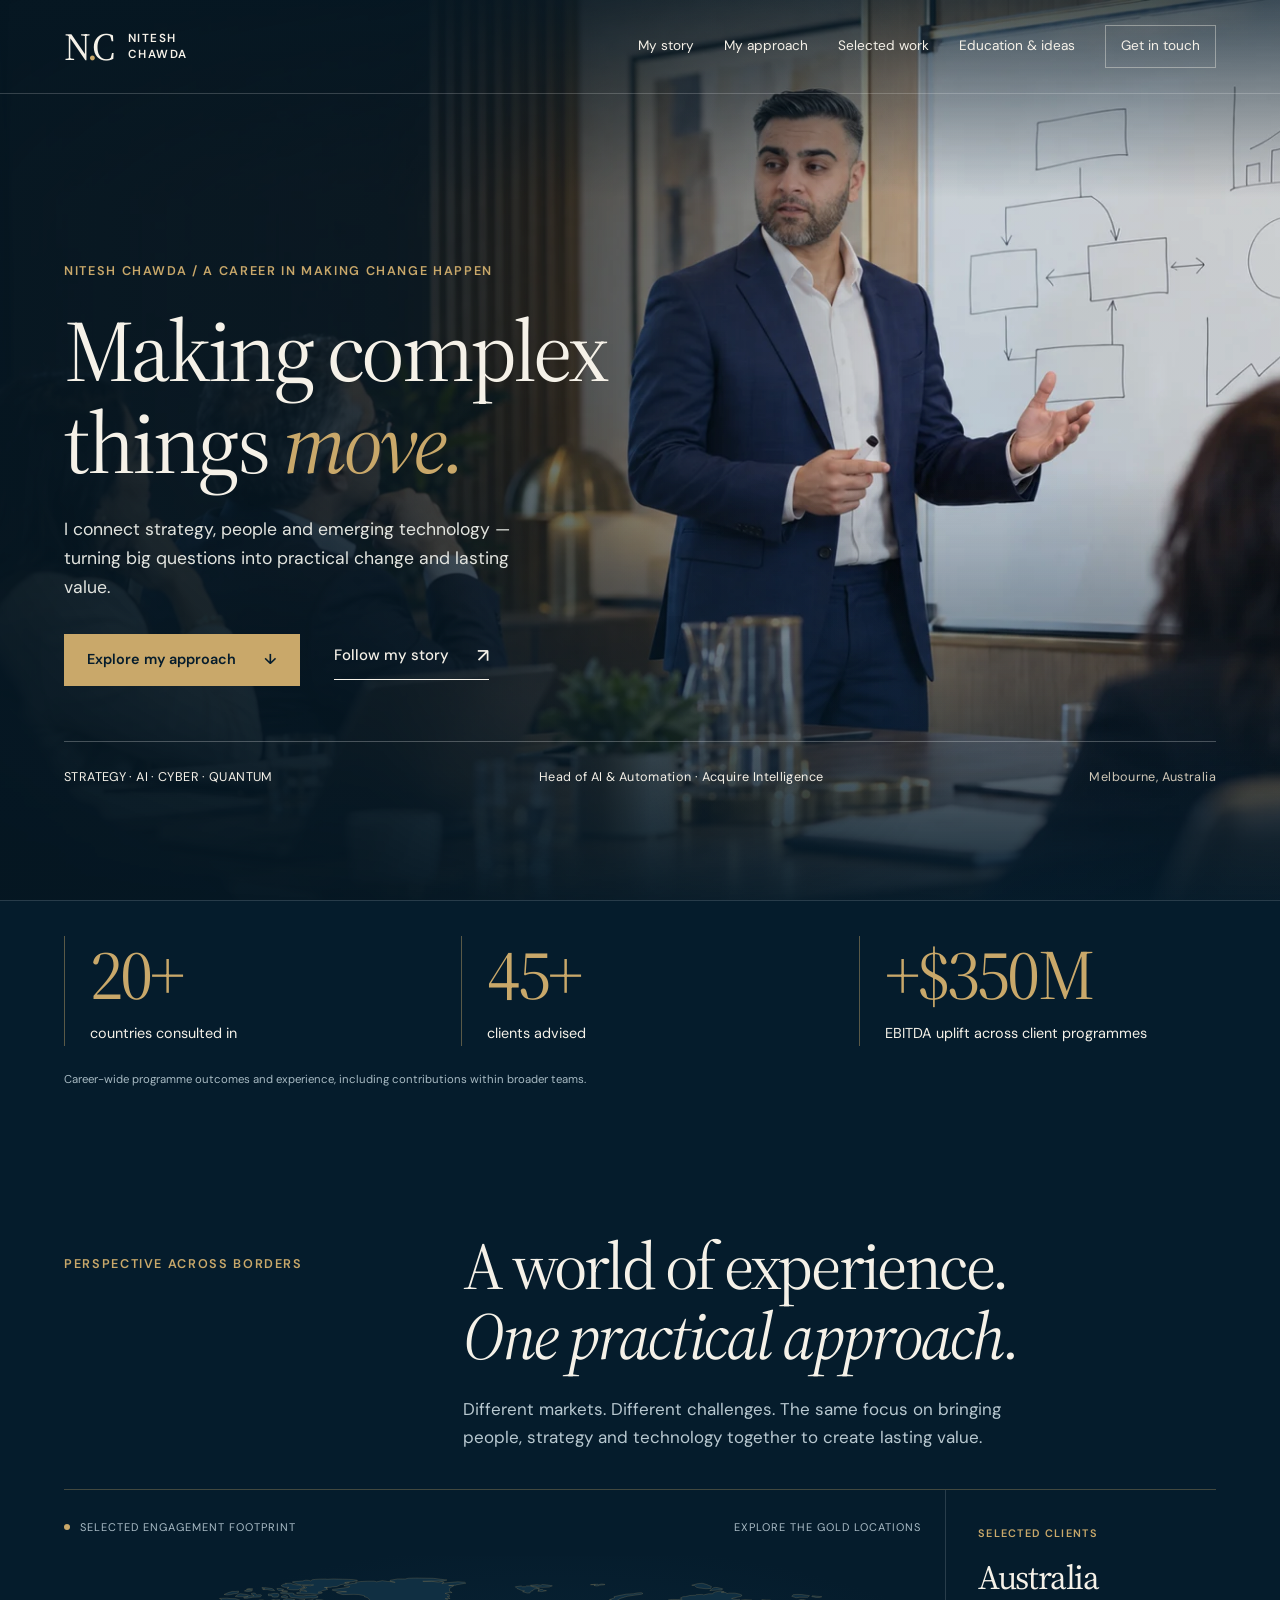
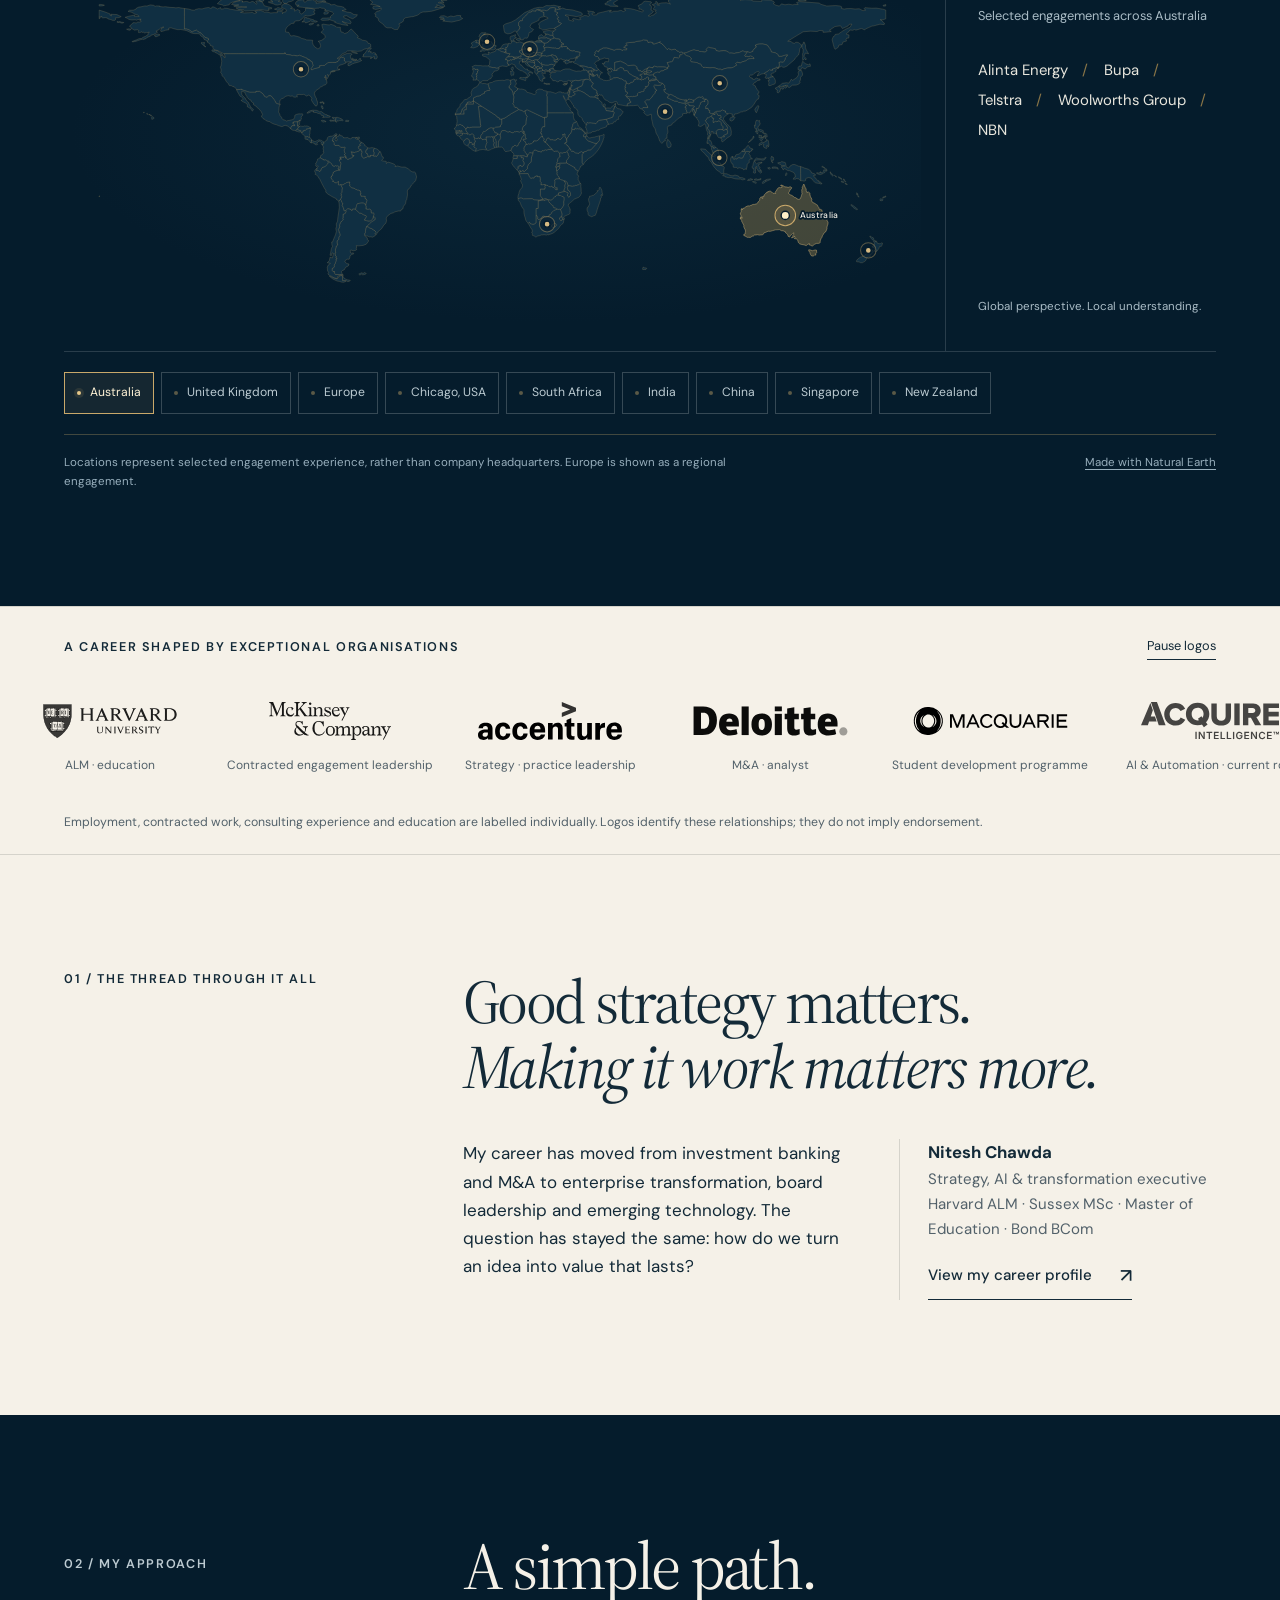
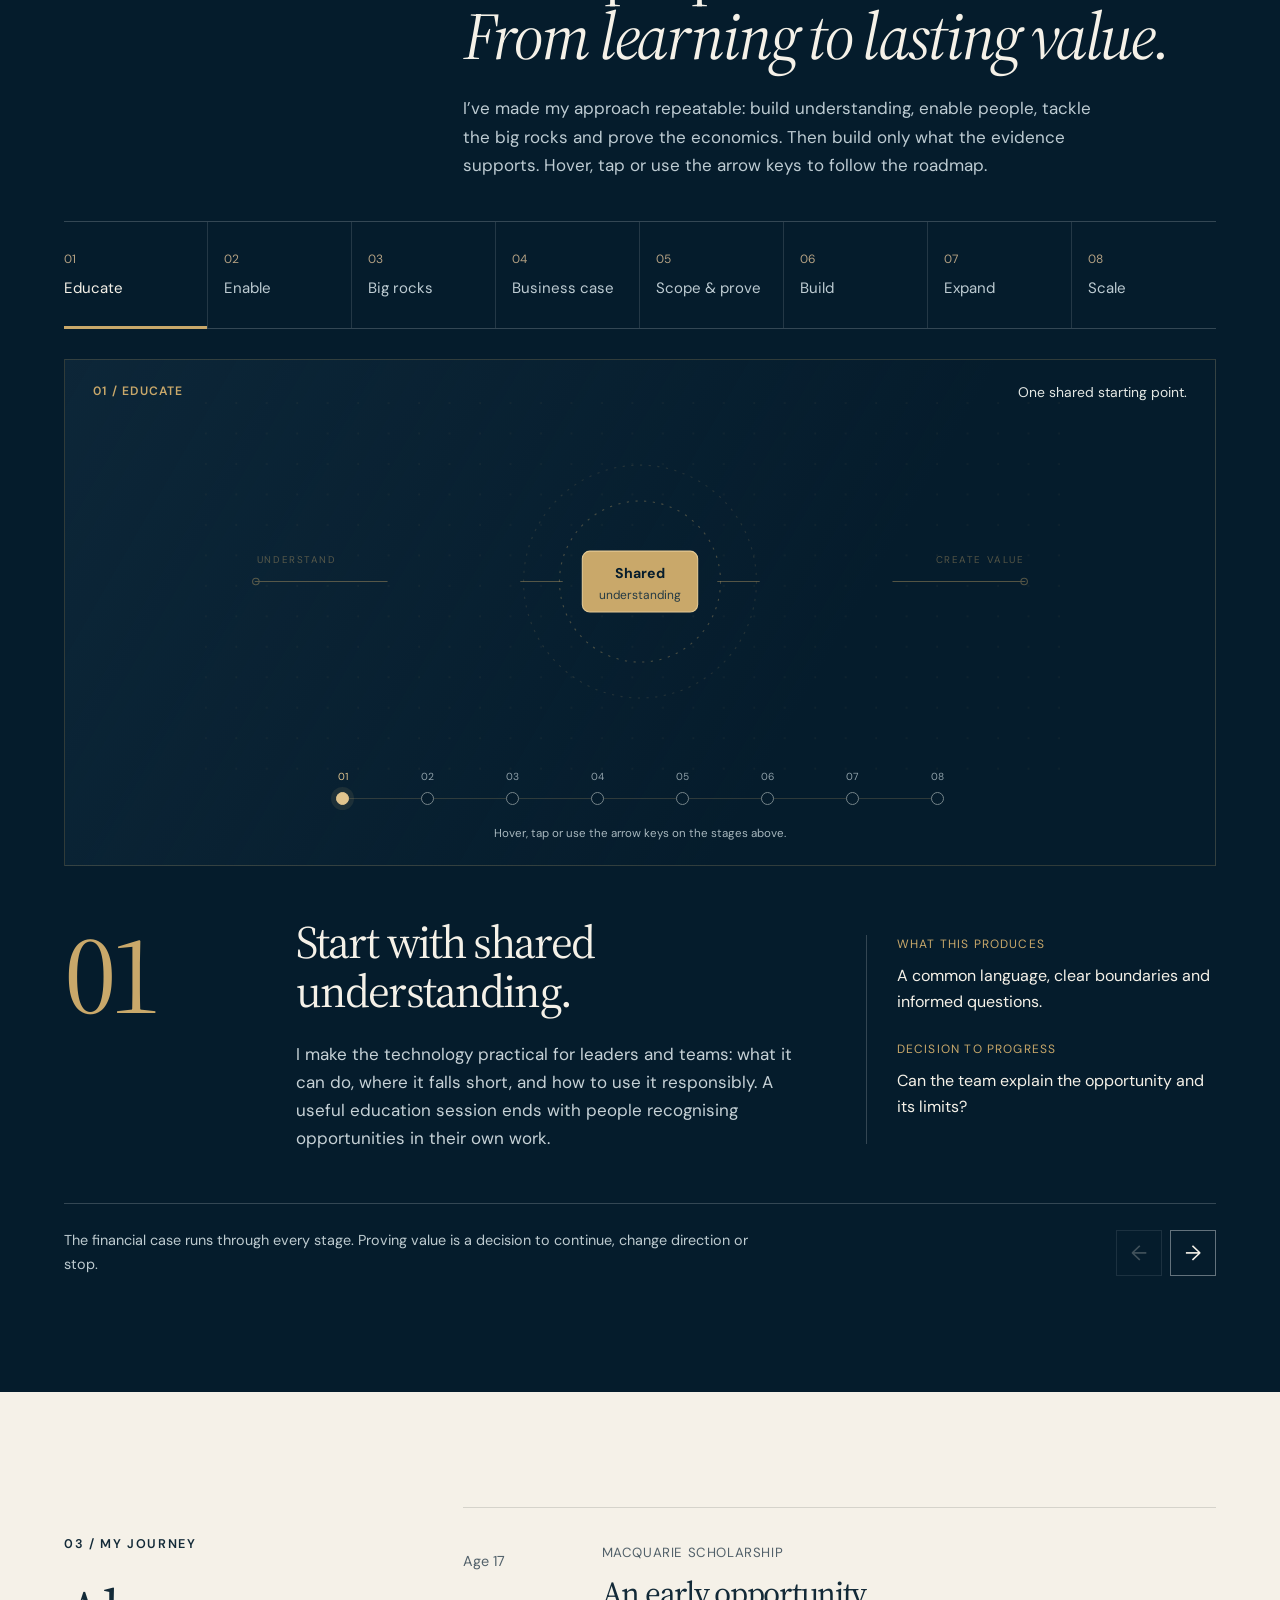
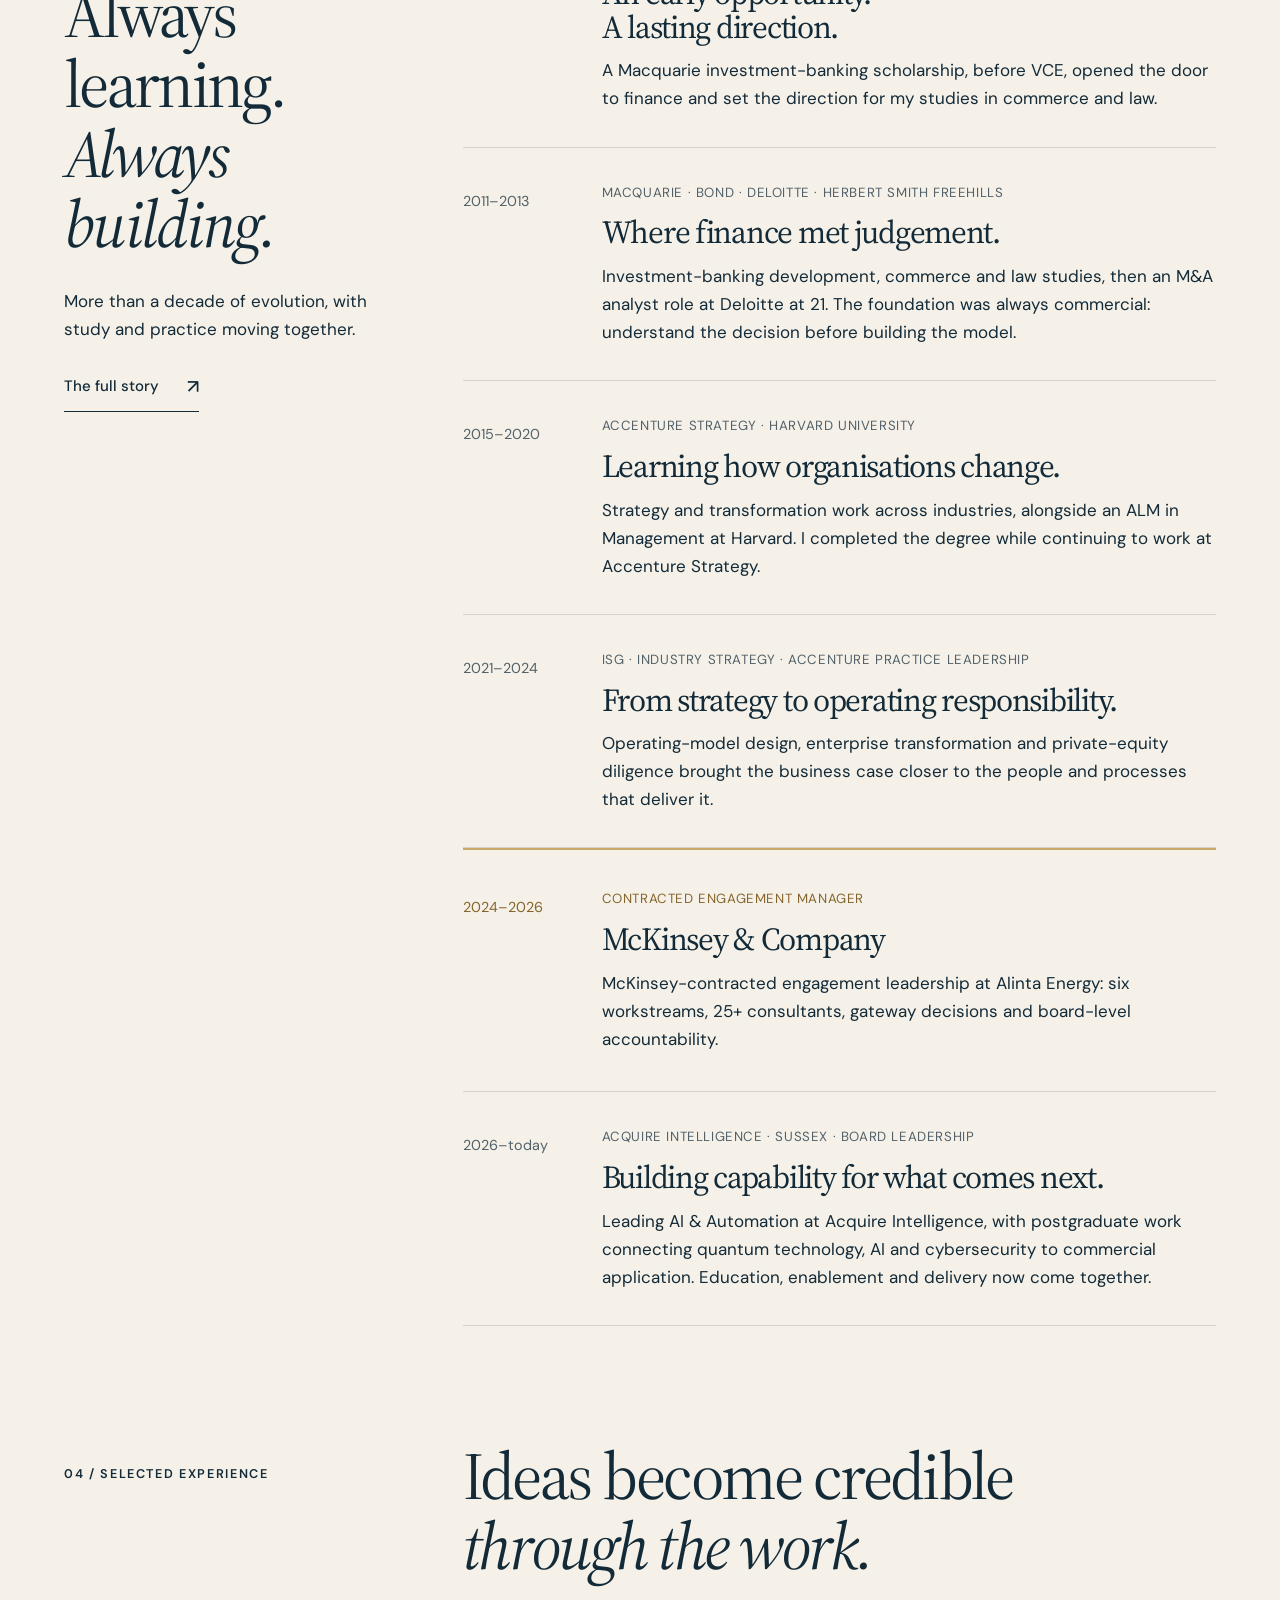
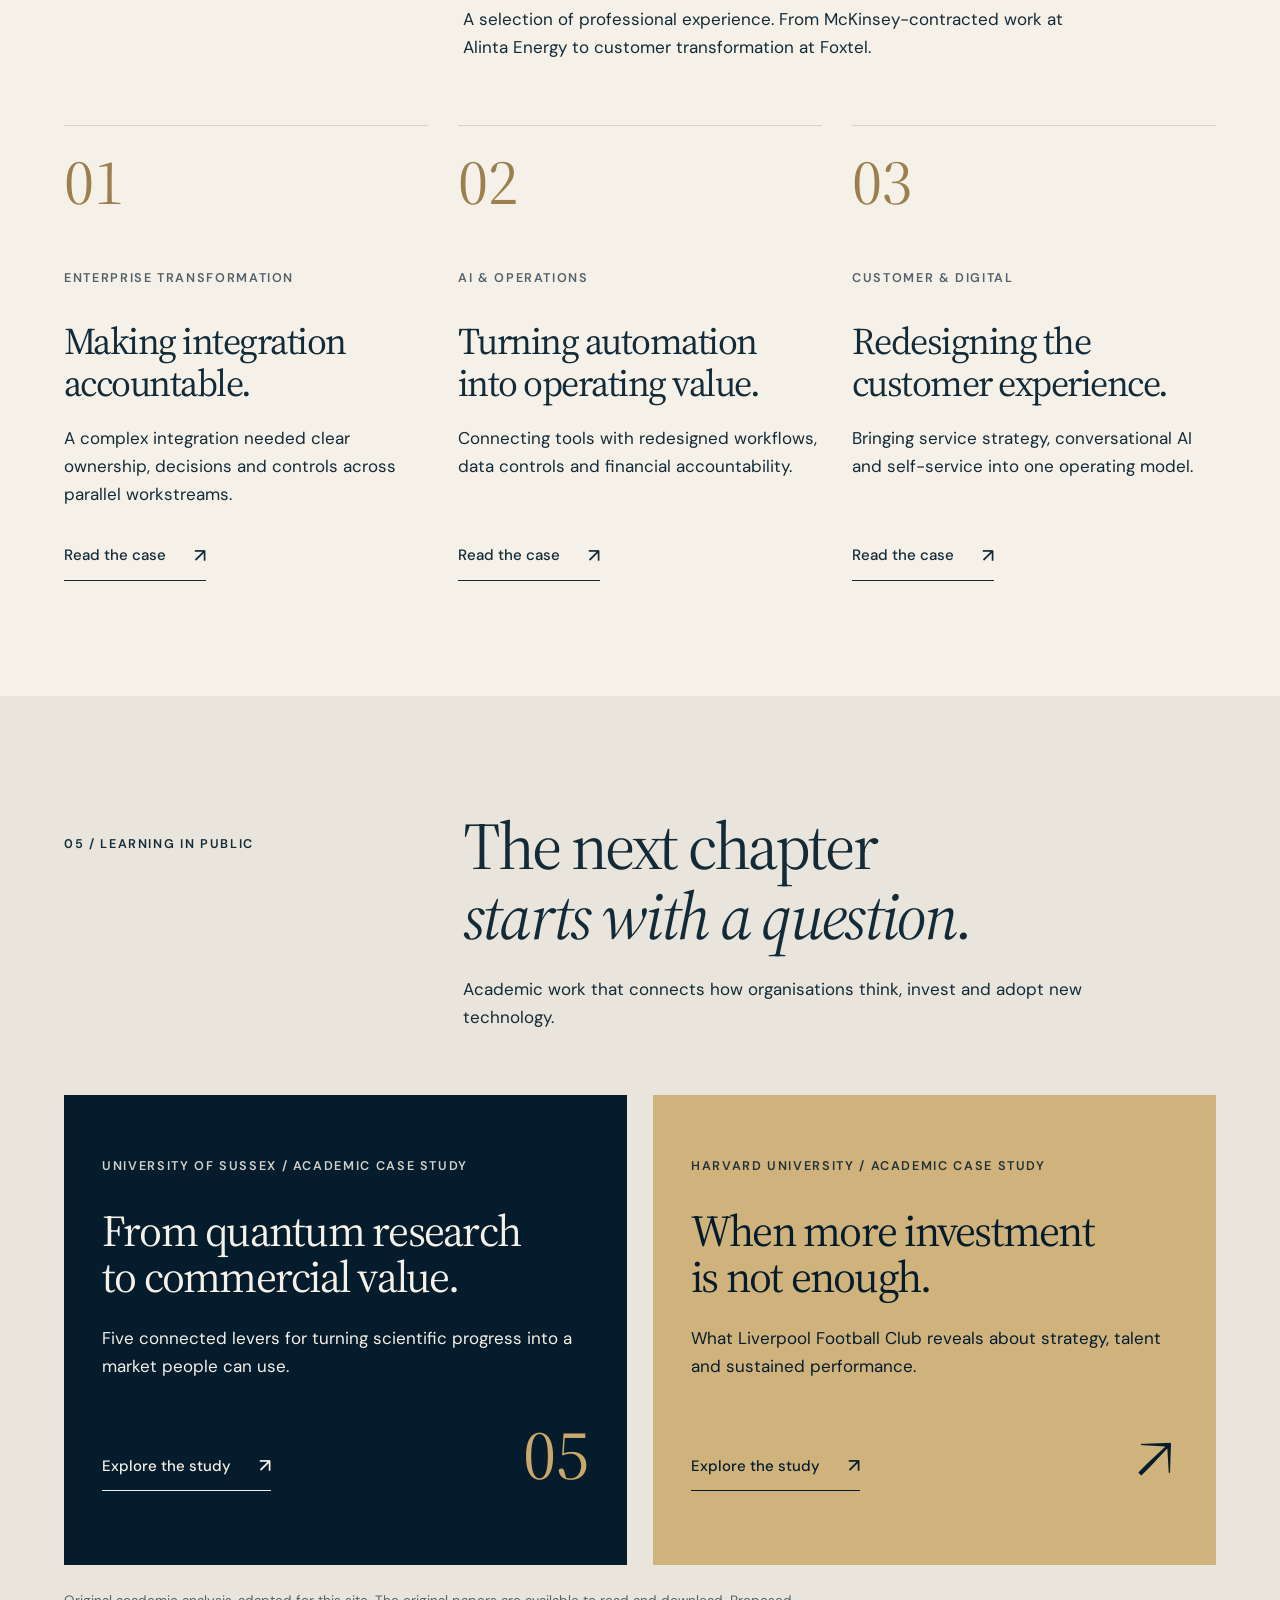
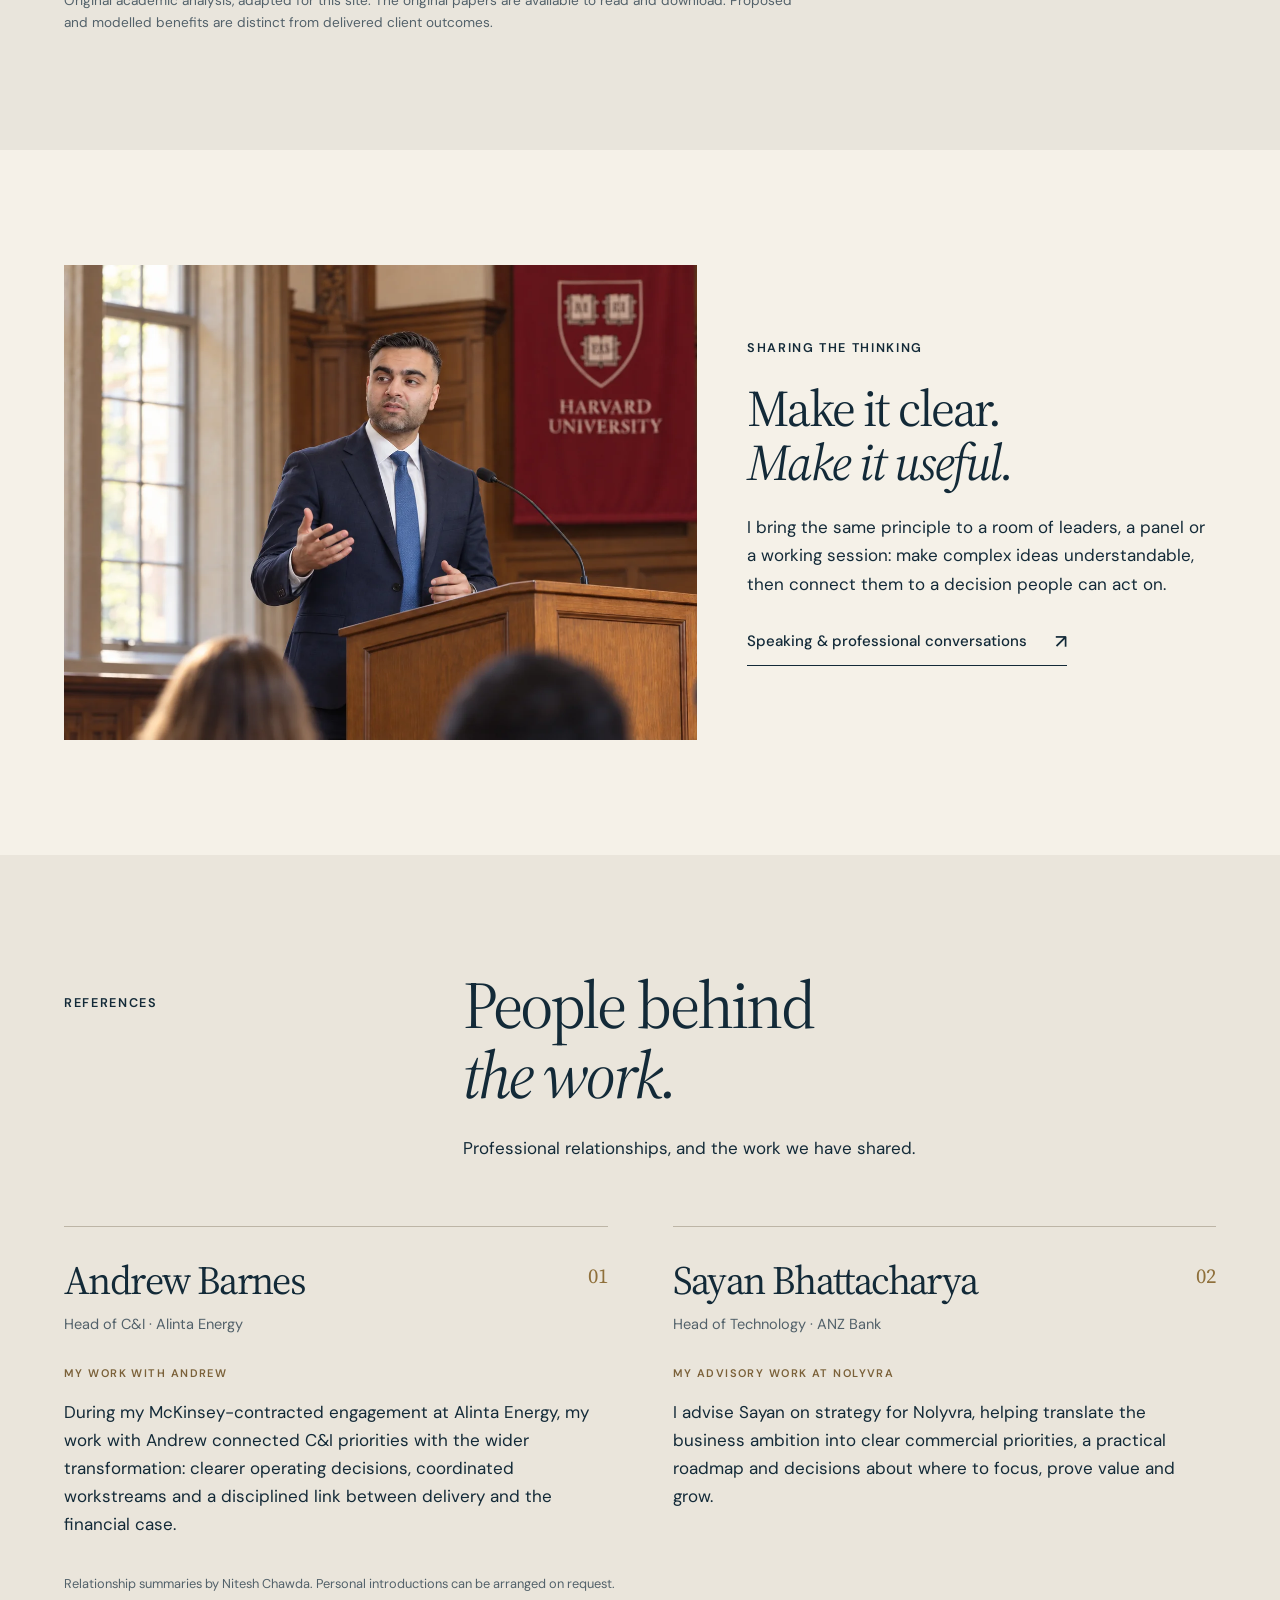
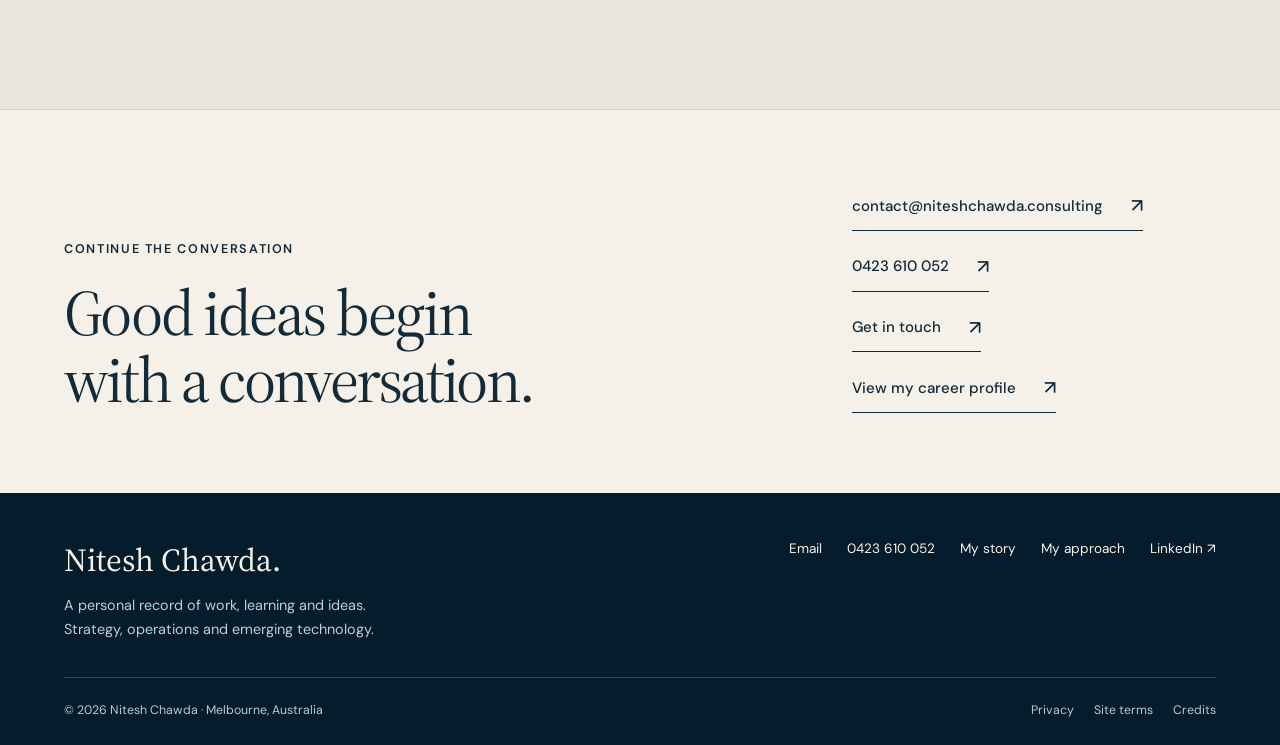
==== commit 2a88506d: "Add Master of Education to education and profile sections" ====
--- a/index.html
+++ b/index.html
@@ -221,7 +221,7 @@
 <div class="intro-description">
 <p>My career has moved from investment banking and M&A to enterprise transformation, board leadership and emerging technology. The question has stayed the same: how do we turn an idea into value that lasts?
 </p>
-<div class="mini-profile"><strong>Nitesh Chawda</strong><span>Strategy, AI & transformation executive</span><span>Harvard ALM · Sussex MSc · Bond BCom</span><a class="text-link" href="profile.html">View my career profile</a>
+<div class="mini-profile"><strong>Nitesh Chawda</strong><span>Strategy, AI & transformation executive</span><span>Harvard ALM · Sussex MSc · Master of Education · Bond BCom</span><a class="text-link" href="profile.html">View my career profile</a>
 </div>
 </div>
 </div>
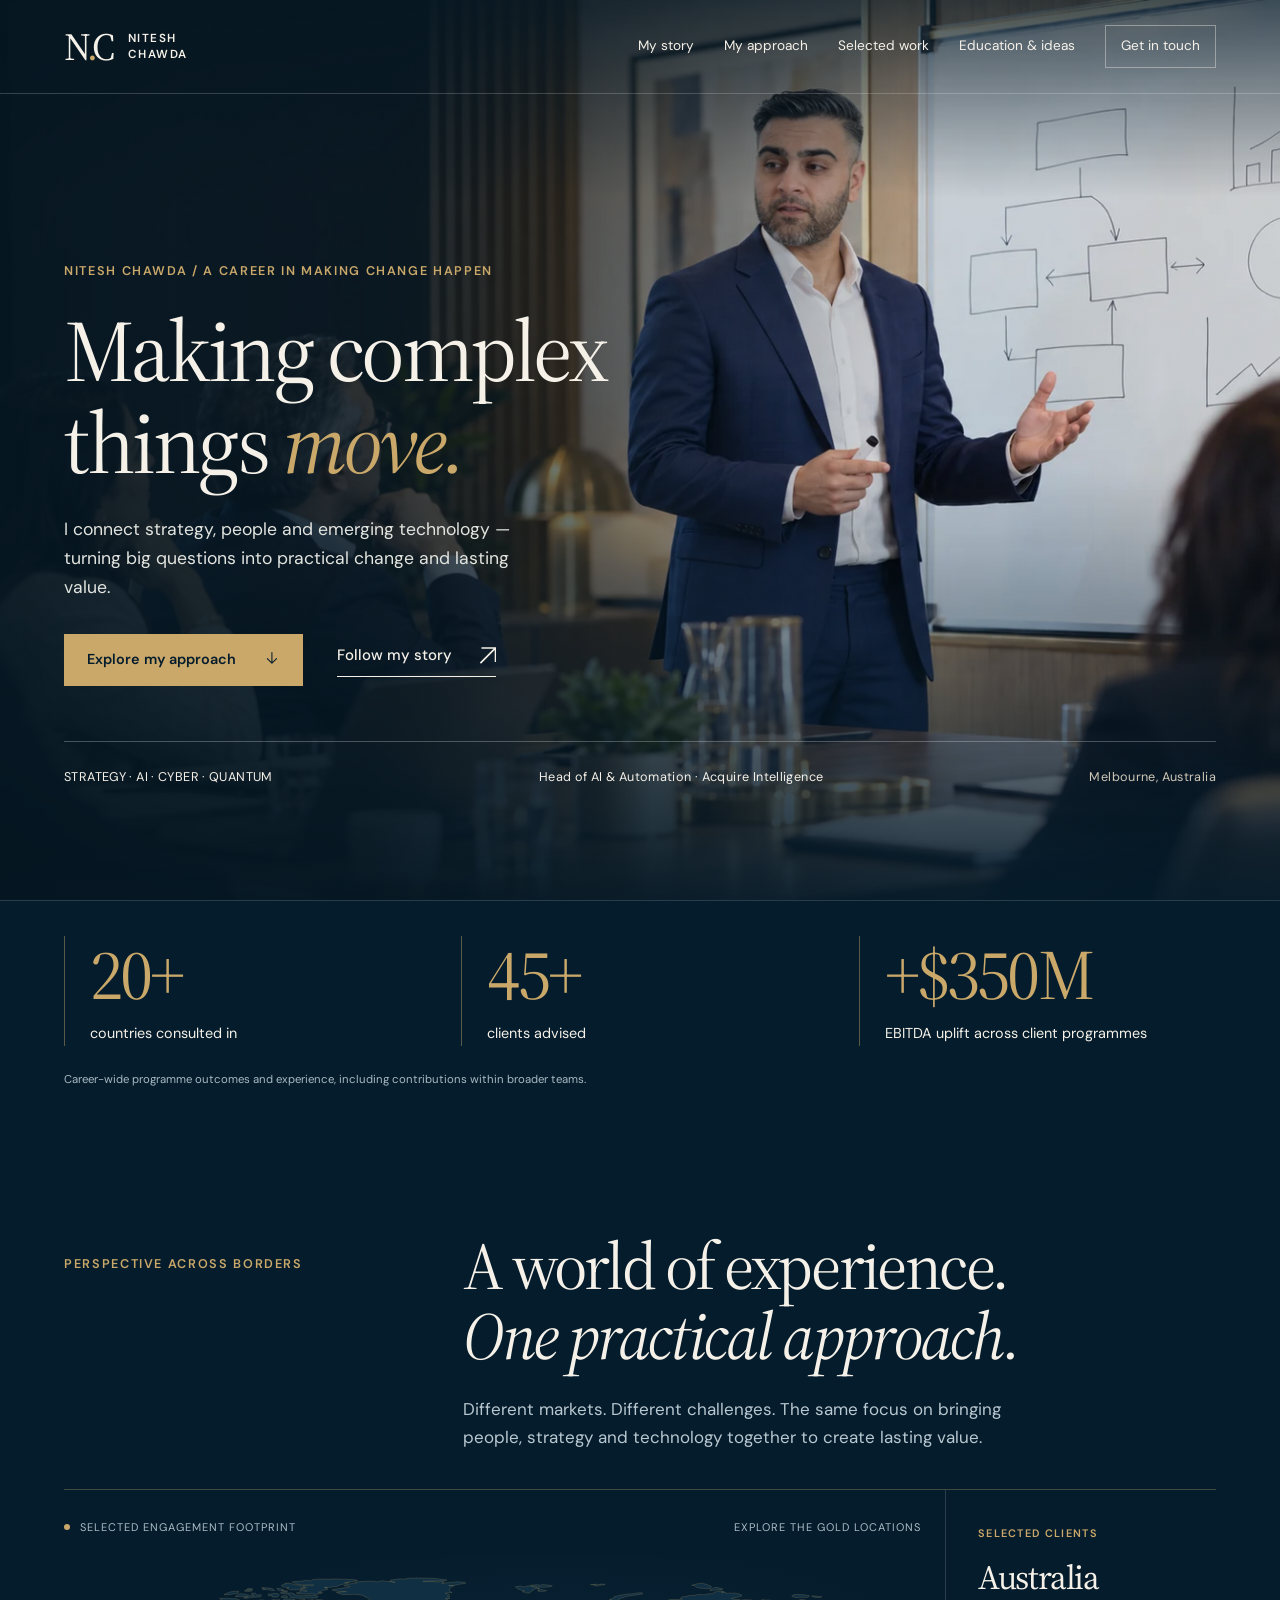
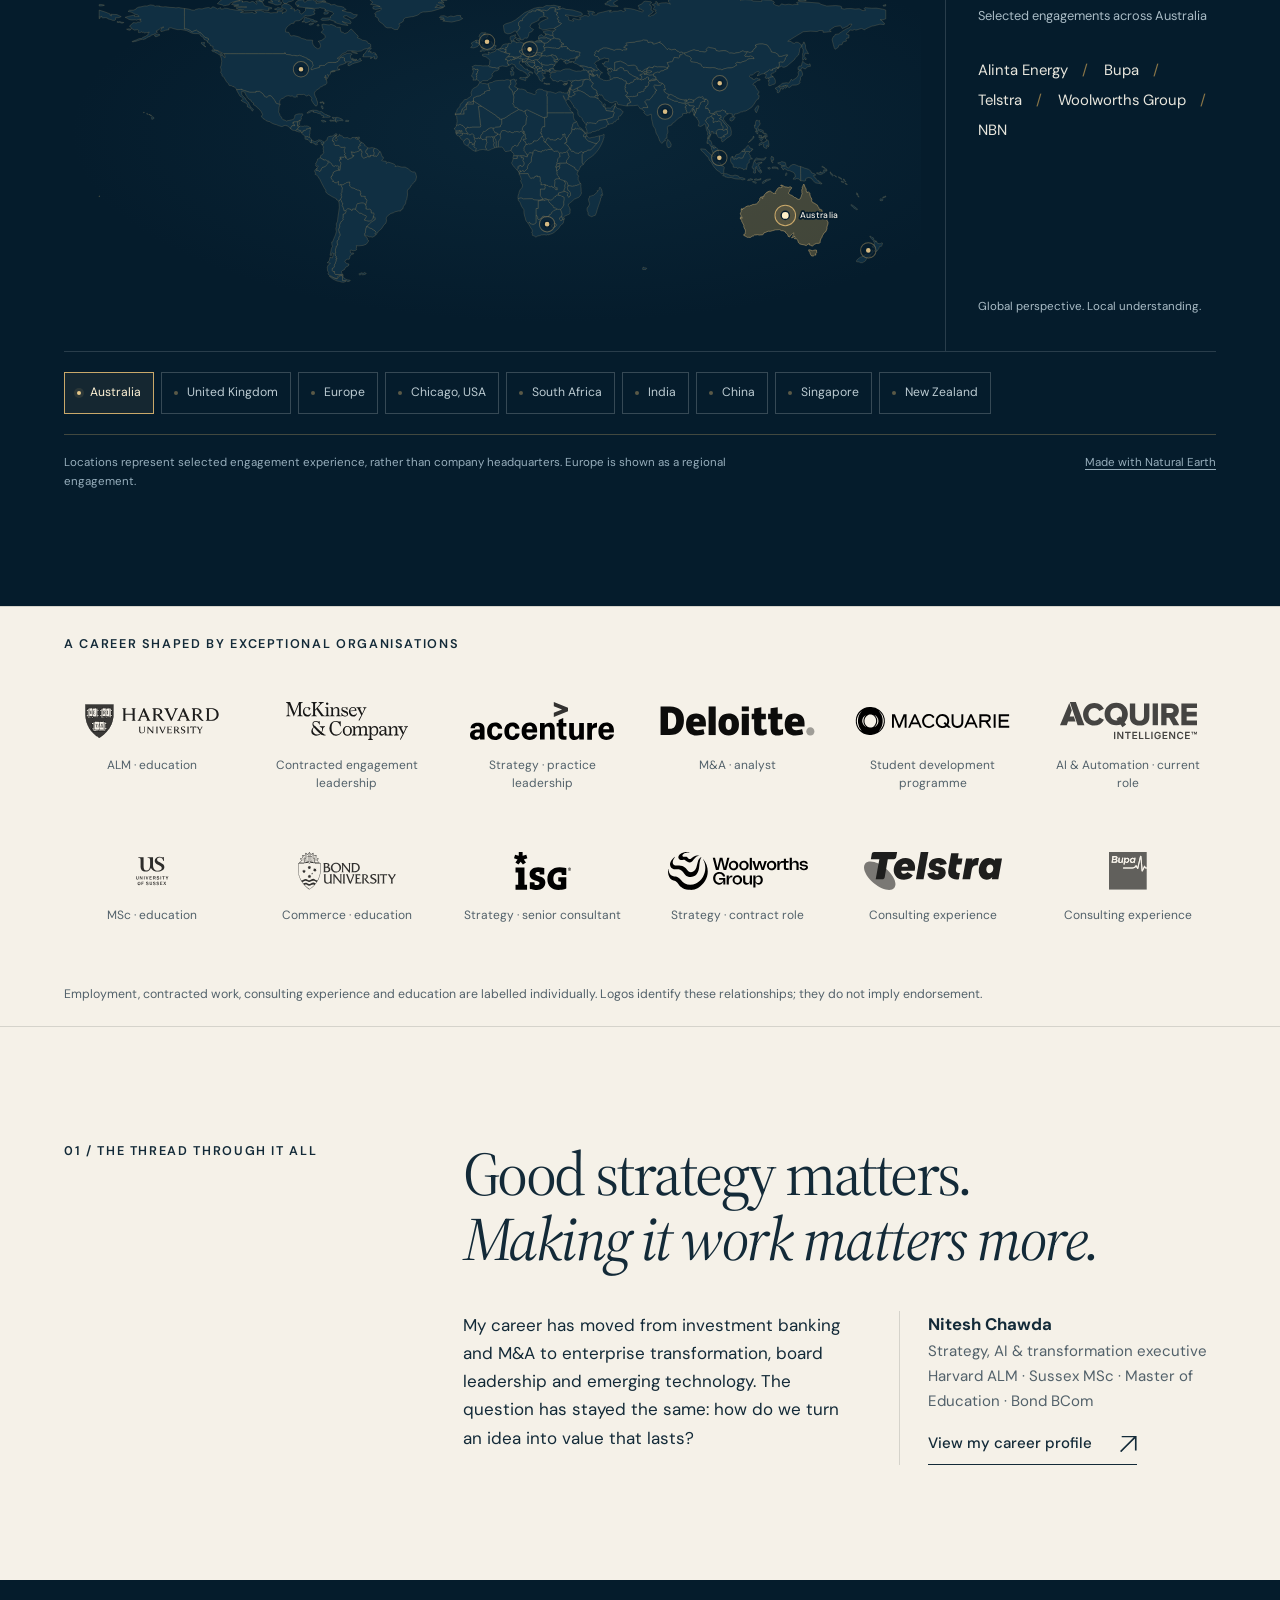
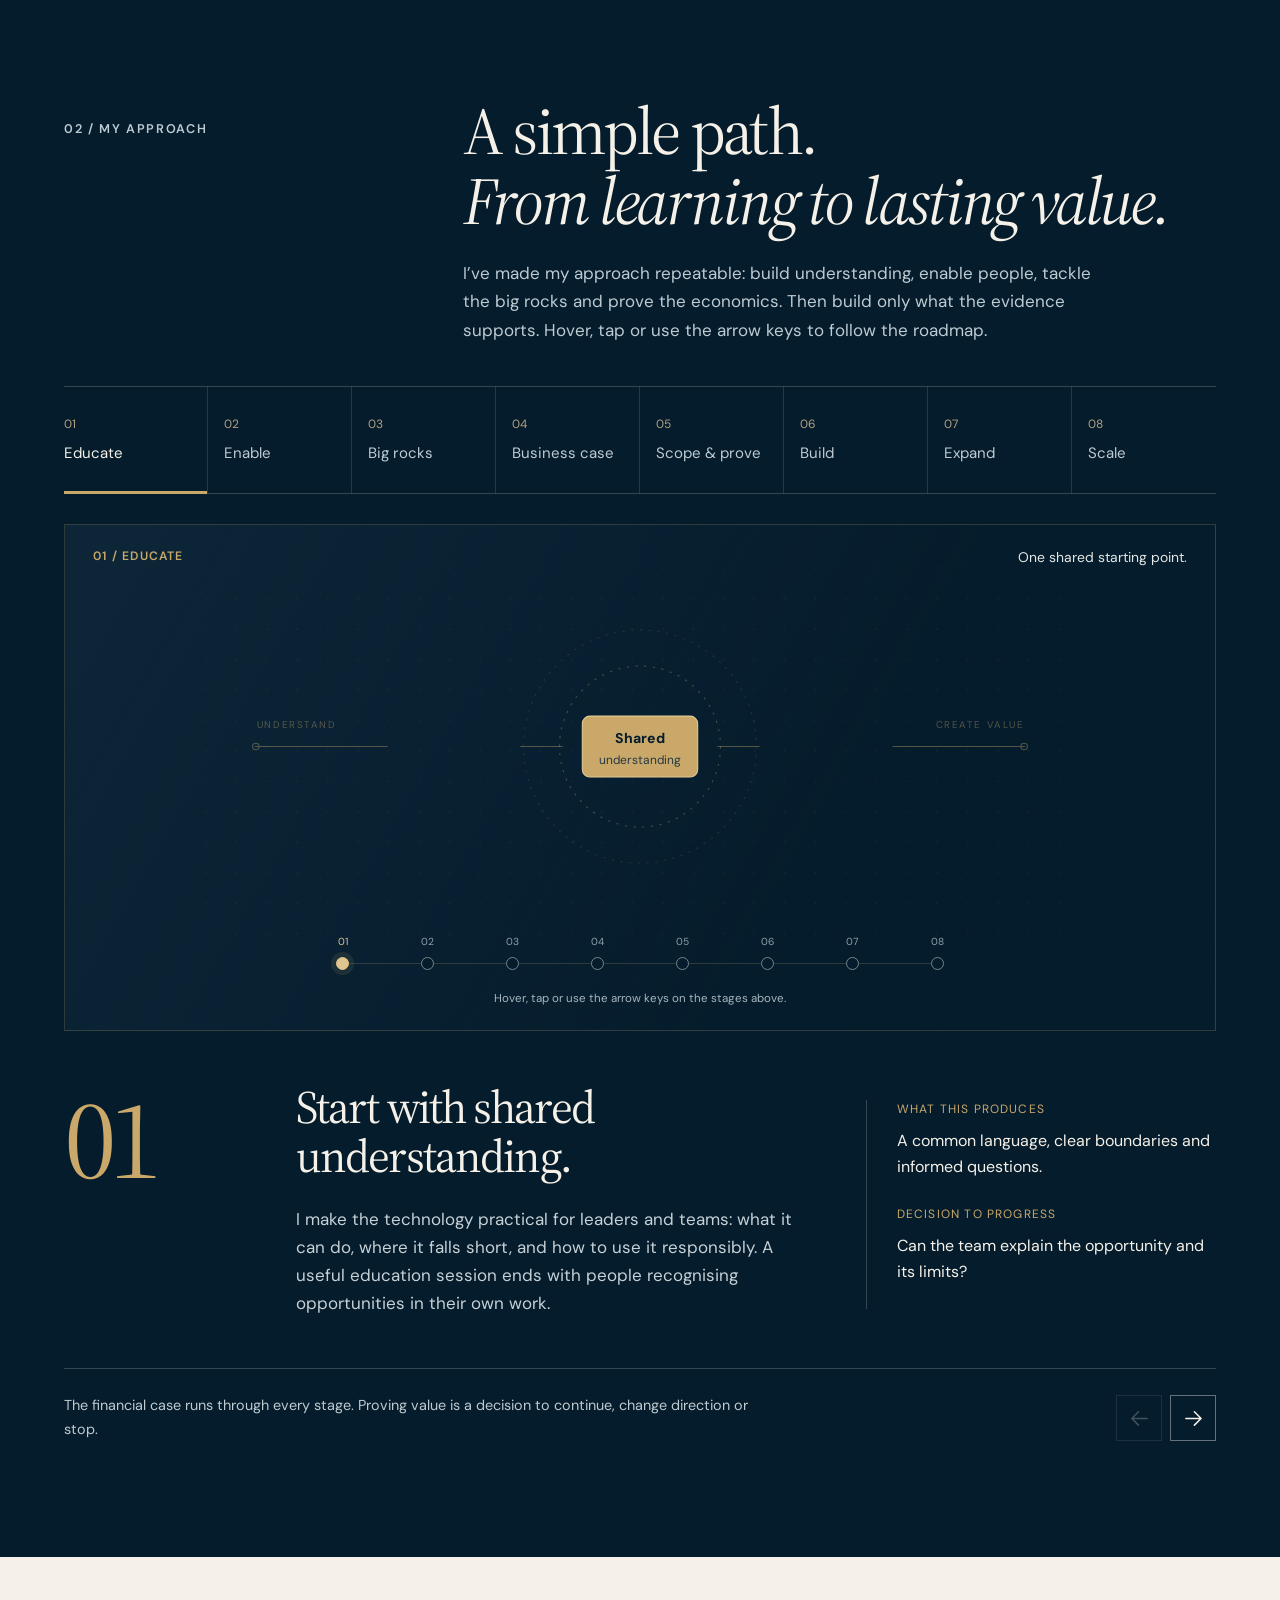
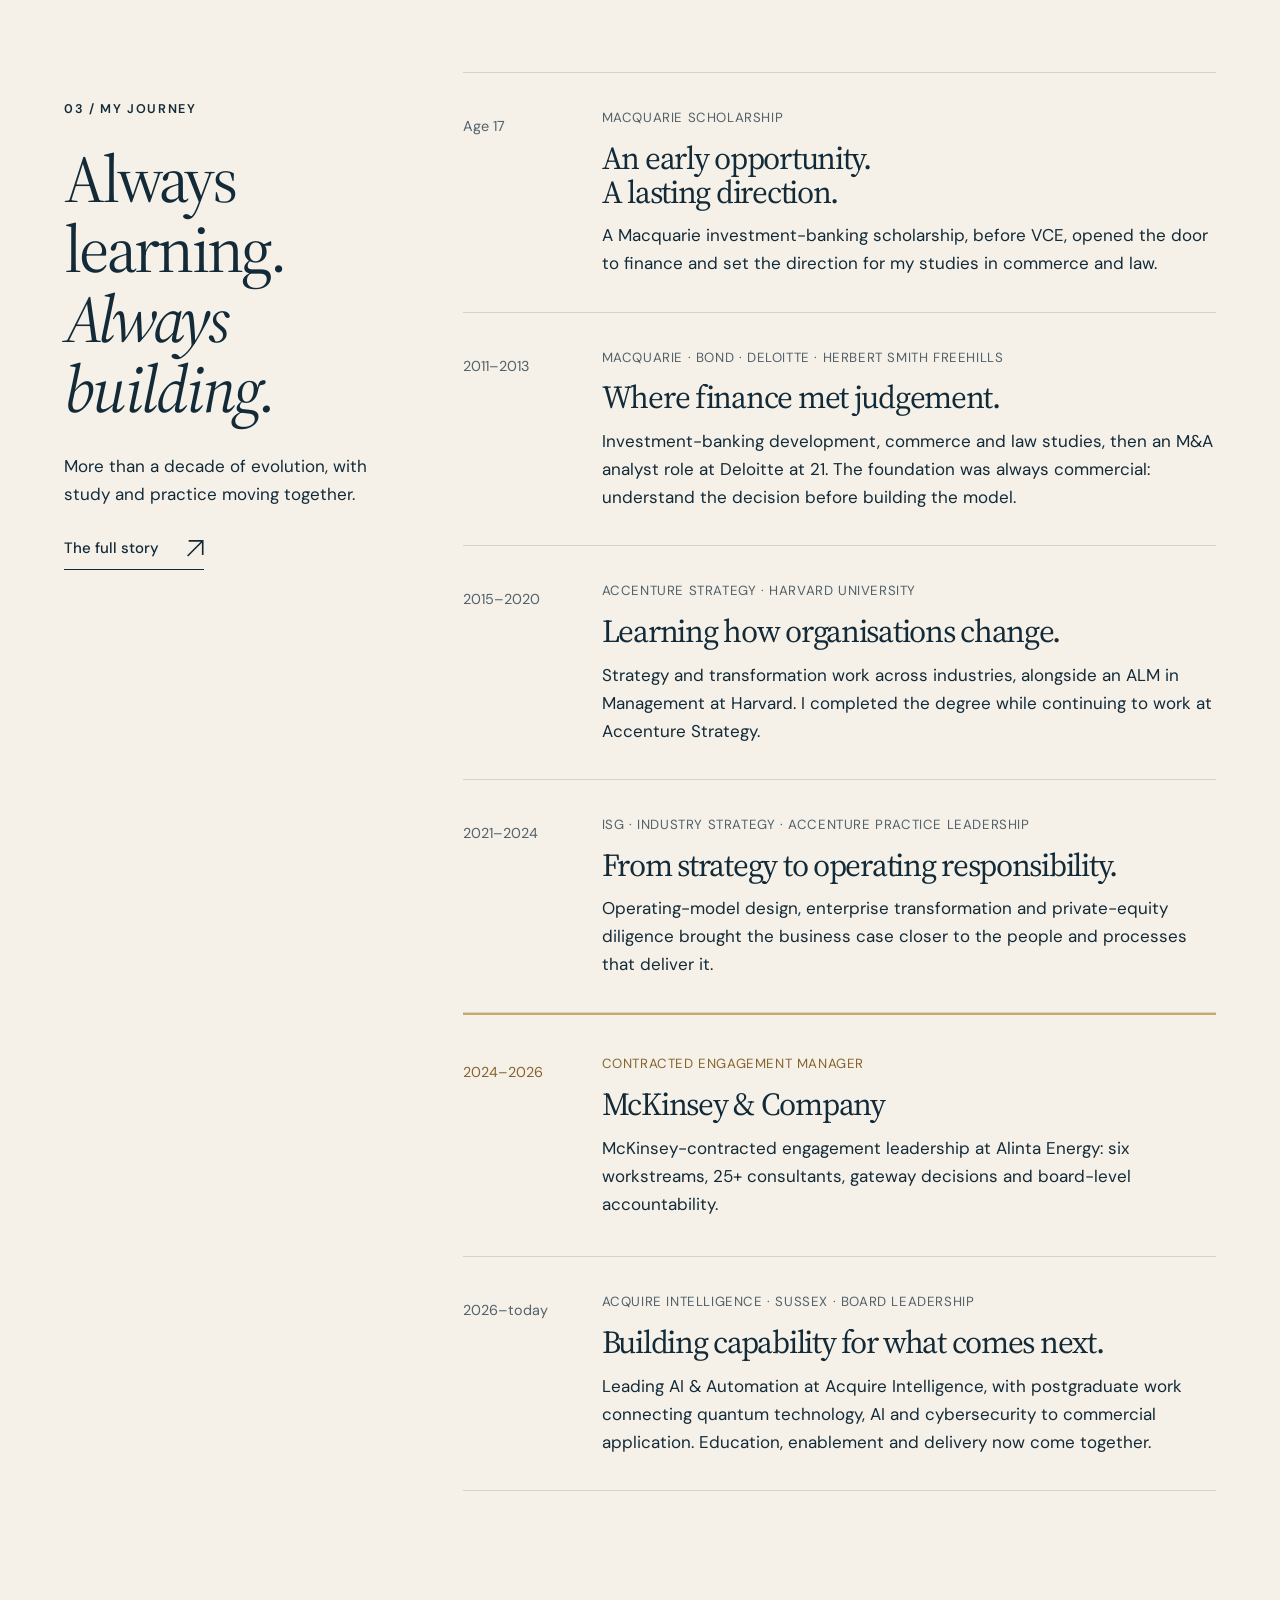
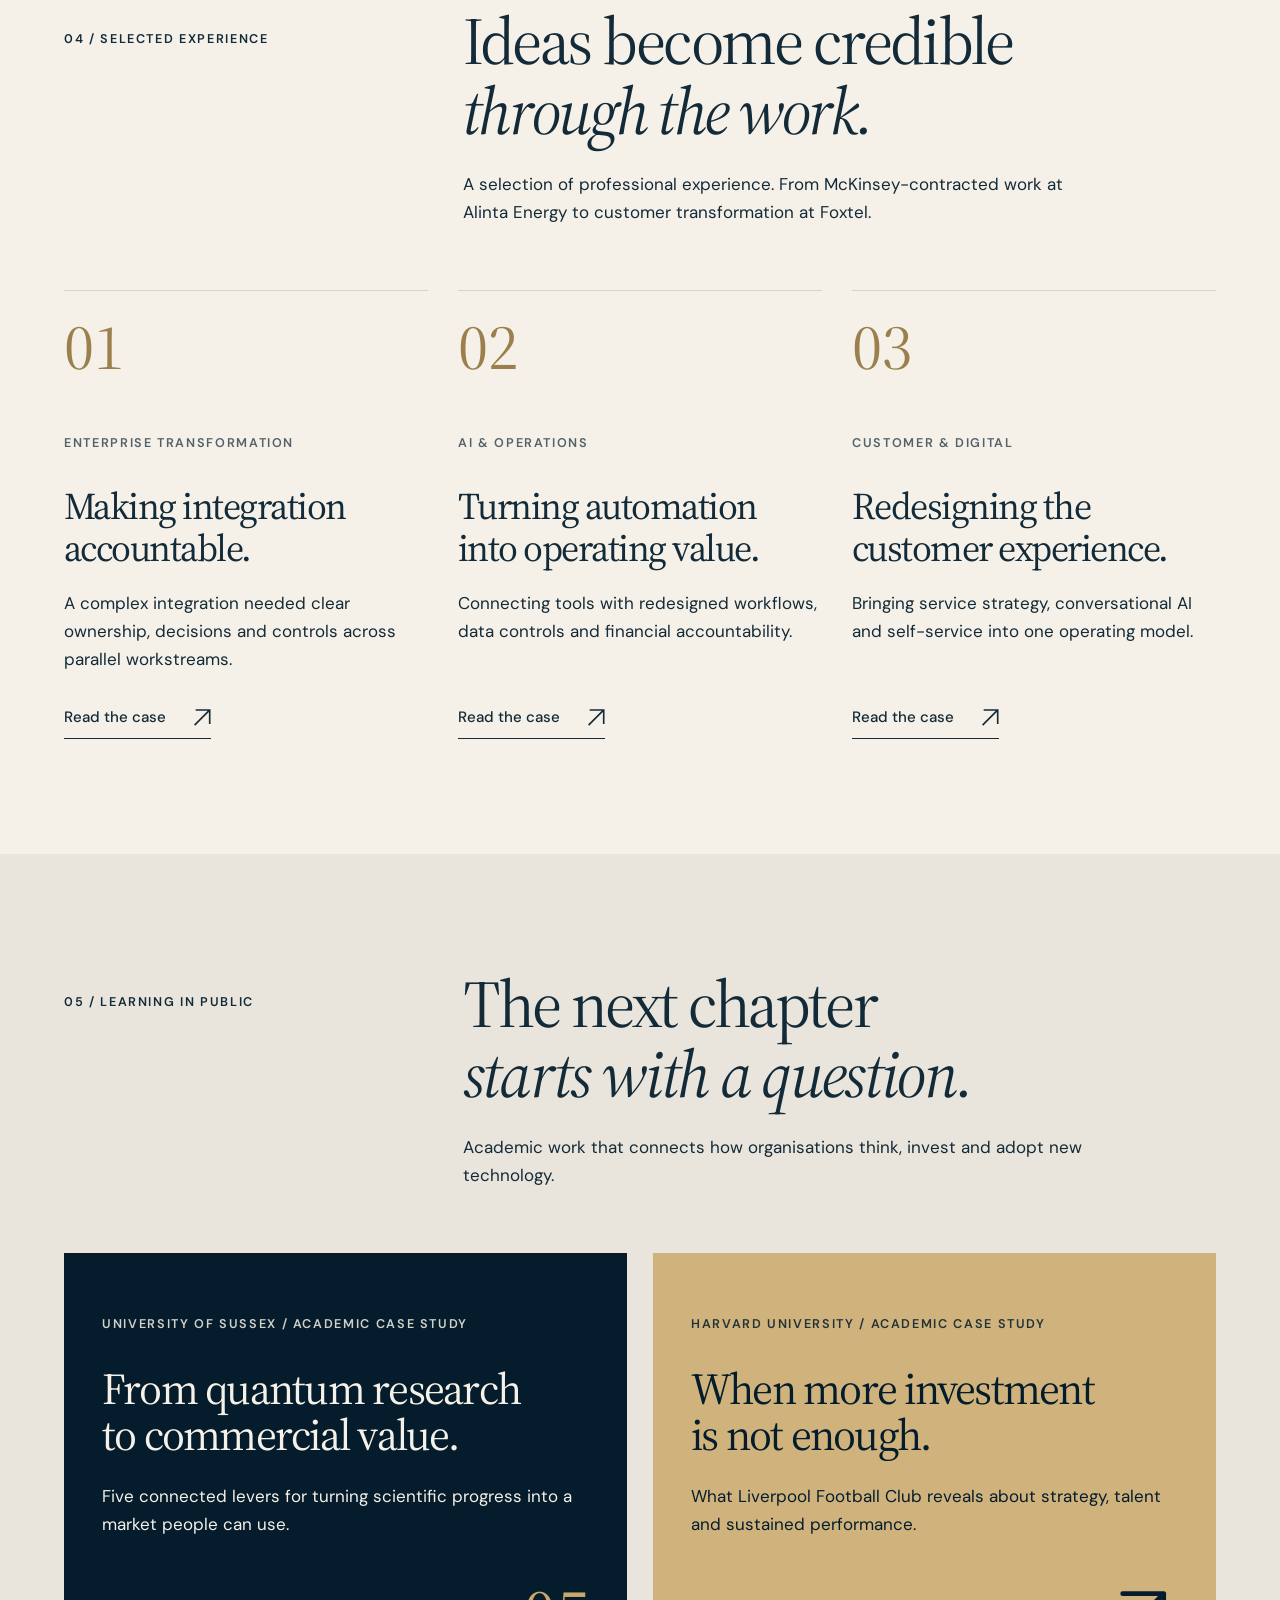
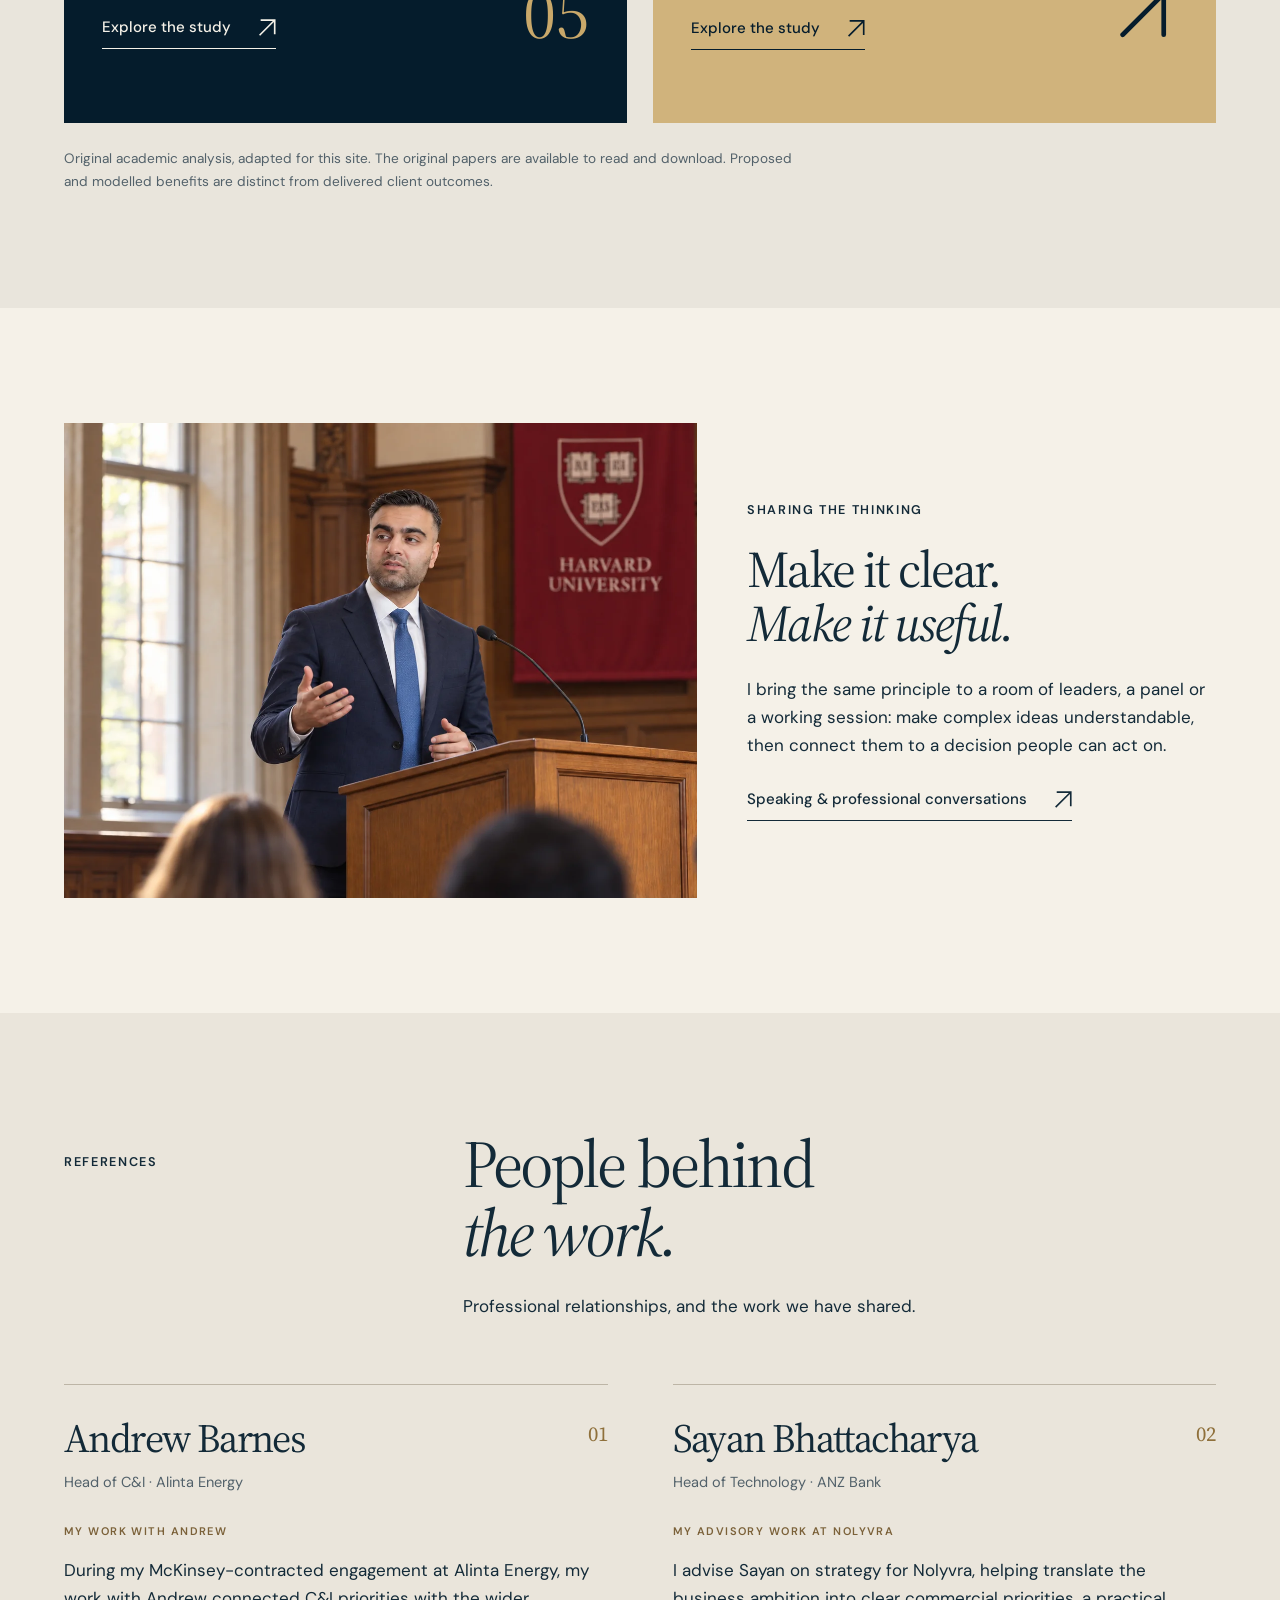
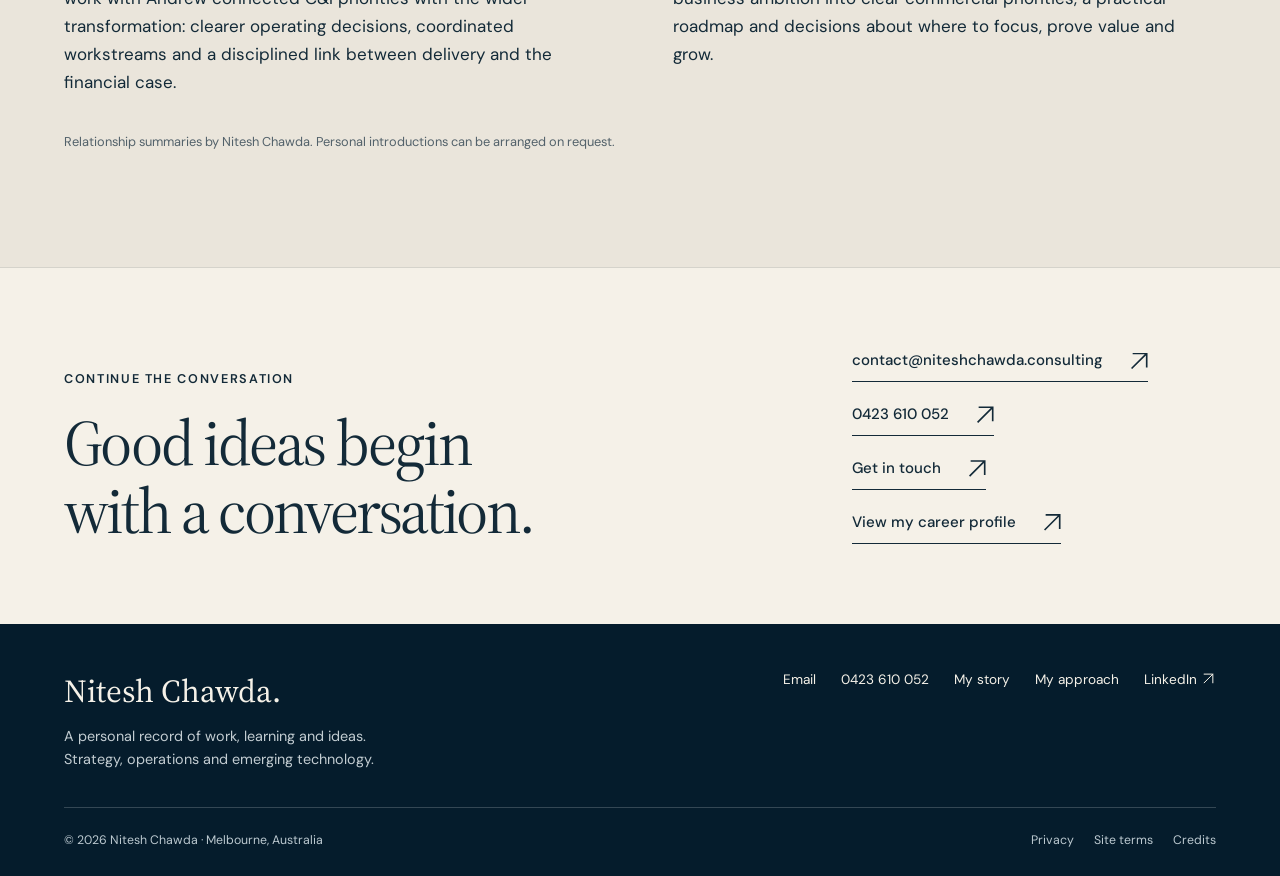
==== commit 311d9028: "Replace emoji arrows and simplify logo presentation" ====
--- a/index.html
+++ b/index.html
@@ -14,12 +14,12 @@
 <link rel="icon" href="assets/favicon.svg" type="image/svg+xml">
 <link rel="preconnect" href="https://fonts.googleapis.com">
 <link rel="preconnect" href="https://fonts.gstatic.com" crossorigin>
-<link rel="stylesheet" href="assets/portfolio.css?v=20260925b">
+<link rel="stylesheet" href="assets/portfolio.css?v=20260925f">
 <link rel="stylesheet" href="assets/enhancements.css?v=20260925d">
 <link rel="stylesheet" href="assets/roadmap.css?v=20260925b">
 <link rel="stylesheet" href="assets/global-map.css?v=20260925b">
 <script src="assets/roadmap.js?v=20260925b" defer></script>
-<script src="assets/portfolio.js?v=20260925b" defer></script>
+<script src="assets/portfolio.js?v=20260925f" defer></script>
 <script src="assets/enhancements.js?v=20260925d" defer></script>
 <script src="assets/global-map.js?v=20260925b" defer></script>
 <script type="application/ld+json">{"@context": "https://schema.org", "@type": "ProfilePage", "url": "https://niteshchawda.consulting/", "mainEntity": {"@type": "Person", "name": "Nitesh Chawda", "email": "contact@niteshchawda.consulting", "telephone": "+61423610052", "url": "https://niteshchawda.consulting/", "jobTitle": "Head of AI & Automation Practice", "worksFor": {"@type": "Organization", "name": "Acquire Intelligence"}, "sameAs": ["https://www.linkedin.com/in/nitesh-chawda-strategy-director/"], "alumniOf": [{"@type": "CollegeOrUniversity", "name": "Bond University"}, {"@type": "CollegeOrUniversity", "name": "Harvard University"}, {"@type": "CollegeOrUniversity", "name": "University of Sussex"}]}}</script>
@@ -41,7 +41,7 @@
 </h1>
 <p class="intro">I connect strategy, people and emerging technology — turning big questions into practical change and lasting value.
 </p>
-<div class="hero-links"><a class="button-link" href="#method">Explore my approach <span aria-hidden="true">↓</span></a><a class="text-link" href="about.html">Follow my story</a>
+<div class="hero-links"><a class="button-link" href="#method">Explore my approach <span aria-hidden="true"><svg class="ui-icon" viewBox="0 0 24 24" width="24" height="24" fill="none" stroke="currentColor" stroke-width="1.6" stroke-linecap="round" stroke-linejoin="round" aria-hidden="true" focusable="false"><path d="M12 4v16m-7-7 7 7 7-7"/></svg></span></a><a class="text-link" href="about.html">Follow my story</a>
 </div>
 </div>
 <div class="hero-bottom"><span>STRATEGY · AI · CYBER · QUANTUM</span><span>Head of AI & Automation · Acquire Intelligence</span><span>Melbourne, Australia</span>
@@ -148,37 +148,11 @@
 <section class="affiliations" aria-label="Organisations in my career and education">
 <div class="wrap affiliation-heading">
 <p class="eyebrow">A career shaped by exceptional organisations
-</p><button type="button" class="quiet-button js-only" data-pause-logos aria-pressed="false">Pause logos</button>
-</div>
-<div class="logo-window" tabindex="0" aria-label="Career and education logos">
+</p>
+</div>
+<div class="wrap logo-window">
 <div class="logo-track">
 <div class="logo-set">
-<div class="logo-item"><img src="assets/logos/harvard.svg" alt="Harvard University" width="155" height="38" loading="lazy"><small>ALM · education</small>
-</div>
-<div class="logo-item"><img src="assets/logos/mckinsey.svg" alt="McKinsey &amp; Company" width="155" height="38" loading="lazy"><small>Contracted engagement leadership</small>
-</div>
-<div class="logo-item"><img src="assets/logos/accenture.svg" alt="Accenture" width="155" height="38" loading="lazy"><small>Strategy · practice leadership</small>
-</div>
-<div class="logo-item"><img src="assets/logos/deloitte.svg" alt="Deloitte" width="155" height="38" loading="lazy"><small>M&A · analyst</small>
-</div>
-<div class="logo-item"><img src="assets/logos/macquarie.svg" alt="Macquarie" width="155" height="38" loading="lazy"><small>Student development programme</small>
-</div>
-<div class="logo-item"><img src="assets/logos/acquire-intelligence.svg" alt="Acquire Intelligence" width="155" height="38" loading="lazy"><small>AI & Automation · current role</small>
-</div>
-<div class="logo-item"><img src="assets/logos/sussex.svg" alt="University of Sussex" width="155" height="38" loading="lazy"><small>MSc · education</small>
-</div>
-<div class="logo-item"><img src="assets/logos/bond.svg" alt="Bond University" width="155" height="38" loading="lazy"><small>Commerce · education</small>
-</div>
-<div class="logo-item"><img class="light-logo" src="assets/logos/isg-white.svg" alt="Information Services Group" width="155" height="38" loading="lazy"><small>Strategy · senior consultant</small>
-</div>
-<div class="logo-item"><img class="light-logo" src="assets/logos/woolworths-group-white.svg" alt="Woolworths Group" width="155" height="38" loading="lazy"><small>Strategy · contract role</small>
-</div>
-<div class="logo-item"><img src="assets/logos/telstra.svg" alt="Telstra" width="155" height="38" loading="lazy"><small>Consulting experience</small>
-</div>
-<div class="logo-item"><img src="assets/logos/bupa.svg" alt="Bupa" width="155" height="38" loading="lazy"><small>Consulting experience</small>
-</div>
-</div>
-<div class="logo-set" aria-hidden="true">
 <div class="logo-item"><img src="assets/logos/harvard.svg" alt="Harvard University" width="155" height="38" loading="lazy"><small>ALM · education</small>
 </div>
 <div class="logo-item"><img src="assets/logos/mckinsey.svg" alt="McKinsey &amp; Company" width="155" height="38" loading="lazy"><small>Contracted engagement leadership</small>
@@ -332,7 +306,7 @@
 <div class="method-footer">
 <p>The financial case runs through every stage. Proving value is a decision to continue, change direction or stop.
 </p>
-<div class="method-controls js-only"><button type="button" data-prev aria-label="Previous stage">←</button><button type="button" data-next aria-label="Next stage">→</button>
+<div class="method-controls js-only"><button type="button" data-prev aria-label="Previous stage"><svg class="ui-icon" viewBox="0 0 24 24" width="24" height="24" fill="none" stroke="currentColor" stroke-width="1.6" stroke-linecap="round" stroke-linejoin="round" aria-hidden="true" focusable="false"><path d="M20 12H4m7-7-7 7 7 7"/></svg></button><button type="button" data-next aria-label="Next stage"><svg class="ui-icon" viewBox="0 0 24 24" width="24" height="24" fill="none" stroke="currentColor" stroke-width="1.6" stroke-linecap="round" stroke-linejoin="round" aria-hidden="true" focusable="false"><path d="M4 12h16m-7-7 7 7-7 7"/></svg></button>
 </div>
 </div>
 </div>
@@ -495,7 +469,7 @@
 </h3>
 <p>What Liverpool Football Club reveals about strategy, talent and sustained performance.
 </p>
-<div class="research-bottom"><a class="text-link" href="investment-and-performance.html">Explore the study</a><span class="research-motif" aria-hidden="true">↗</span>
+<div class="research-bottom"><a class="text-link" href="investment-and-performance.html">Explore the study</a><span class="research-motif" aria-hidden="true"><svg class="ui-icon" viewBox="0 0 24 24" width="24" height="24" fill="none" stroke="currentColor" stroke-width="1.6" stroke-linecap="round" stroke-linejoin="round" aria-hidden="true" focusable="false"><path d="M5 19 19 5M5 5h14v14"/></svg></span>
 </div>
 </article>
 </div>
@@ -505,7 +479,7 @@
 </section>
 <section class="section speaking-section">
 <div class="wrap speaking-grid">
-<figure class="editorial-photo"><img src="assets/photos/lecture.webp?v=20260925c" alt="Nitesh Chawda at a lectern" width="1672" height="941" loading="lazy">
+<figure class="editorial-photo"><img src="assets/photos/lecture-portrait.webp?v=20260925f" alt="Nitesh Chawda at a lectern" width="1672" height="941" loading="lazy">
 </figure>
 <div>
 <p class="eyebrow">Sharing the thinking
@@ -575,7 +549,7 @@
 <p>A personal record of work, learning and ideas.<br>Strategy, operations and emerging technology.
 </p>
 </div>
-<div class="footer-links"><a href="mailto:contact@niteshchawda.consulting">Email</a><a href="tel:+61423610052">0423 610 052</a><a href="about.html">My story</a><a href="services.html">My approach</a><a href="https://www.linkedin.com/in/nitesh-chawda-strategy-director/" target="_blank" rel="noopener noreferrer">LinkedIn ↗</a>
+<div class="footer-links"><a href="mailto:contact@niteshchawda.consulting">Email</a><a href="tel:+61423610052">0423 610 052</a><a href="about.html">My story</a><a href="services.html">My approach</a><a href="https://www.linkedin.com/in/nitesh-chawda-strategy-director/" target="_blank" rel="noopener noreferrer">LinkedIn <svg class="ui-icon" viewBox="0 0 24 24" width="24" height="24" fill="none" stroke="currentColor" stroke-width="1.6" stroke-linecap="round" stroke-linejoin="round" aria-hidden="true" focusable="false"><path d="M5 19 19 5M5 5h14v14"/></svg></a>
 </div>
 </div>
 <div class="footer-bottom"><span>© 2026 Nitesh Chawda · Melbourne, Australia</span>
--- a/assets/portfolio.css
+++ b/assets/portfolio.css
@@ -1,19 +1,20 @@
 @import url('https://fonts.googleapis.com/css2?family=DM+Sans:wght@400;500;600;700&family=Source+Serif+4:ital,wght@0,400;0,500;0,600;1,400;1,500&display=swap');
 :root{--navy:#051c2c;--deep:#0b2c42;--brass:#c9a86a;--cream:#f5f1e8;--bone:#faf8f3;--text:#132a38;--muted:#52616a;--line:#d5d3cb;--serif:'Source Serif 4',Georgia,serif;--sans:'DM Sans',Arial,sans-serif;--space:clamp(24px,5vw,88px)}
-*{box-sizing:border-box}html{scroll-behavior:smooth;scroll-padding-top:105px}body{margin:0;background:var(--cream);color:var(--text);font:17px/1.65 var(--sans);-webkit-font-smoothing:antialiased}button,input,textarea{font:inherit}a{color:inherit;text-decoration:none}a,button{touch-action:manipulation}button{cursor:pointer}img{max-width:100%;display:block}h1,h2,h3,p{margin:0}h1,h2,h3{font-family:var(--serif);font-weight:400;line-height:1.05;letter-spacing:-.04em}h1{font-size:clamp(3.3rem,7.6vw,7.8rem)}h2{font-size:clamp(2.8rem,5.2vw,5.2rem)}h3{font-size:clamp(1.8rem,3vw,2.8rem)}p+p{margin-top:1rem}button:focus-visible,a:focus-visible,input:focus-visible,textarea:focus-visible,summary:focus-visible{outline:3px solid #986e29;outline-offset:6px}.dark :focus-visible{outline-color:#e5c988}.wrap{max-width:1600px;margin:auto;padding-inline:var(--space)}.section{padding-block:clamp(70px,9vw,136px)}.dark{background:var(--navy);color:var(--cream)}.eyebrow{font-size:.79rem;line-height:1.5;font-weight:600;letter-spacing:.13em;text-transform:uppercase}.muted{color:var(--muted)}.gold{color:var(--brass)}.serif-italic{font-style:italic}.section-head{display:grid;grid-template-columns:1fr 2.1fr;gap:40px;margin-bottom:64px}.section-head p{max-width:630px;margin-top:24px}.text-link{display:inline-flex;align-items:center;gap:28px;border-bottom:1px solid currentColor;padding-bottom:8px;font-size:.94rem;font-weight:500}.text-link:after{content:'↗';font-size:1.2rem;transition:transform .2s}.text-link:hover:after{transform:translate(3px,-3px)}.button-link{padding:13px 22px;background:var(--brass);color:var(--navy);border:1px solid var(--brass);display:inline-flex;gap:28px;align-items:center;font-size:.9rem;font-weight:600}.button-link:hover{background:#e1c58e}.skip{position:absolute;top:8px;left:8px;transform:translateY(-200%);z-index:99;padding:8px 15px;background:white;color:var(--navy)}.skip:focus{transform:none}
+*{box-sizing:border-box}html{scroll-behavior:smooth;scroll-padding-top:105px}body{margin:0;background:var(--cream);color:var(--text);font:17px/1.65 var(--sans);-webkit-font-smoothing:antialiased}button,input,textarea{font:inherit}a{color:inherit;text-decoration:none}a,button{touch-action:manipulation}button{cursor:pointer}img{max-width:100%;display:block}h1,h2,h3,p{margin:0}h1,h2,h3{font-family:var(--serif);font-weight:400;line-height:1.05;letter-spacing:-.04em}h1{font-size:clamp(3.3rem,7.6vw,7.8rem)}h2{font-size:clamp(2.8rem,5.2vw,5.2rem)}h3{font-size:clamp(1.8rem,3vw,2.8rem)}p+p{margin-top:1rem}button:focus-visible,a:focus-visible,input:focus-visible,textarea:focus-visible,summary:focus-visible{outline:3px solid #986e29;outline-offset:6px}.dark :focus-visible{outline-color:#e5c988}.wrap{max-width:1600px;margin:auto;padding-inline:var(--space)}.section{padding-block:clamp(70px,9vw,136px)}.dark{background:var(--navy);color:var(--cream)}.eyebrow{font-size:.79rem;line-height:1.5;font-weight:600;letter-spacing:.13em;text-transform:uppercase}.muted{color:var(--muted)}.gold{color:var(--brass)}.serif-italic{font-style:italic}.section-head{display:grid;grid-template-columns:1fr 2.1fr;gap:40px;margin-bottom:64px}.section-head p{max-width:630px;margin-top:24px}.text-link{display:inline-flex;align-items:center;gap:28px;border-bottom:1px solid currentColor;padding-bottom:8px;font-size:.94rem;font-weight:500}.text-link:after{content:'';width:1.1em;height:1.1em;flex-shrink:0;background:currentColor;clip-path:polygon(10% 0,100% 0,100% 90%,90% 90%,90% 17%,7% 100%,0 93%,83% 10%,10% 10%);transition:transform .2s}.ui-icon{display:inline-block;width:1.1em;height:1.1em;vertical-align:-.15em;flex-shrink:0}.research-motif .ui-icon{width:1em;height:1em}.text-link:hover:after{transform:translate(3px,-3px)}.button-link{padding:13px 22px;background:var(--brass);color:var(--navy);border:1px solid var(--brass);display:inline-flex;gap:28px;align-items:center;font-size:.9rem;font-weight:600}.button-link:hover{background:#e1c58e}.skip{position:absolute;top:8px;left:8px;transform:translateY(-200%);z-index:99;padding:8px 15px;background:white;color:var(--navy)}.skip:focus{transform:none}
 .header{height:94px;position:absolute;inset:0 0 auto;z-index:20;color:var(--cream);border-bottom:1px solid #ffffff30}.header .wrap{height:100%;display:flex;align-items:center;justify-content:space-between;gap:30px}.brand{display:flex;align-items:center;gap:16px;flex-shrink:0}.brand-monogram{font-family:var(--serif);font-size:2.4rem;letter-spacing:-.09em}.brand-monogram i{color:var(--brass);font-style:normal}.brand-name{font-size:.73rem;font-weight:600;letter-spacing:.13em;line-height:1.4}.nav{display:flex;gap:30px;align-items:center;font-size:.85rem}.nav a{padding-block:7px;border-bottom:1px solid transparent}.nav a:hover,.nav a[aria-current=page]{border-color:var(--brass)}.nav .nav-contact{border:1px solid #f5f1e865;padding:9px 15px}.menu-toggle{display:none;border:1px solid #fff8;color:inherit;background:transparent;padding:7px 13px;font-size:.9rem}
 .hero{min-height:min(940px,100svh);position:relative;display:flex;align-items:flex-end;padding-top:170px;padding-bottom:46px;background:var(--navy);overflow:hidden;color:var(--cream)}.hero:before{content:'';position:absolute;inset:0;background:linear-gradient(90deg,rgba(5,28,44,.76),rgba(5,28,44,.38)),linear-gradient(0deg,rgba(5,28,44,.97),transparent 75%),url('hero.jpg') center/cover no-repeat;opacity:.9}.hero:after{content:'';position:absolute;inset:0 0 0 26%;border-left:1px solid #ffffff20;pointer-events:none}.hero .wrap{position:relative;z-index:1;width:100%}.hero-copy{margin-left:25%;padding-block:26px 52px}.hero h1{max-width:950px;margin-block:24px 27px}.hero .intro{max-width:600px;font-size:1.1rem;line-height:1.65;color:#e2e4df}.hero-links{display:flex;gap:34px;flex-wrap:wrap;margin-top:32px;align-items:center}.hero-bottom{display:flex;justify-content:space-between;gap:24px;border-top:1px solid #ffffff40;padding-top:25px;font-size:.79rem;letter-spacing:.03em}.hero-bottom span:last-child{color:#d0c8b8}.hero-index{position:absolute;left:var(--space);top:36%;font-size:.8rem;letter-spacing:.12em;writing-mode:vertical-rl}.page-hero{padding-top:185px;padding-bottom:75px}.page-hero h1{font-size:clamp(3.3rem,6.8vw,6.5rem);max-width:1050px;margin:26px 0}.page-hero .lead{max-width:740px;color:#cfdbdf;font-size:1.15rem}
-.intro-statement{max-width:1020px;font-size:clamp(2.8rem,4.8vw,5rem)}.intro-grid{display:grid;grid-template-columns:1fr 2.1fr;gap:40px}.intro-description{display:grid;grid-template-columns:1.2fr 1fr;gap:56px;margin-top:40px}.intro-description p{max-width:530px}.mini-profile{border-left:1px solid var(--line);padding-left:28px}.mini-profile strong{display:block;font-size:1.05rem}.mini-profile span{display:block;color:var(--muted);font-size:.94rem}.mini-profile a{margin-top:18px}.affiliations{border-top:1px solid var(--line);border-bottom:1px solid var(--line);padding-block:28px 22px;overflow:hidden}.affiliation-heading{display:flex;justify-content:space-between;align-items:center;gap:20px;margin-bottom:30px}.quiet-button{font:inherit;font-size:.8rem;background:transparent;border:0;border-bottom:1px solid currentColor;color:inherit;padding:0 0 3px}.logo-window{overflow:hidden}.logo-track{display:flex;gap:0;width:max-content;animation:drift 48s linear infinite}.logo-track.paused,.logo-window:hover .logo-track,.logo-window:focus-within .logo-track{animation-play-state:paused}.logo-set{display:flex;align-items:center}.logo-item{width:220px;min-height:98px;display:flex;flex-direction:column;align-items:center;justify-content:center;gap:16px;padding-inline:30px}.logo-item img{height:38px;width:155px;object-fit:contain;filter:grayscale(1);mix-blend-mode:multiply}.logo-item small{font-size:.75rem;color:var(--muted);white-space:nowrap}.affiliation-note{font-size:.77rem;color:var(--muted);margin-top:24px}.word-logo{font-family:var(--serif);font-size:1.7rem;line-height:1.1;font-weight:600;text-align:center}.word-logo.sans{font-family:var(--sans);font-size:1.4rem}
-.method .section-head{margin-bottom:42px}.method .section-head p{color:#bdcbd2}.method-tabs{display:grid;grid-template-columns:repeat(8,1fr);border-top:1px solid #ffffff30;border-bottom:1px solid #ffffff30}.method-tab{position:relative;min-height:106px;text-align:left;border:0;border-right:1px solid #ffffff20;background:none;color:#bdcbd2;padding:20px 16px;line-height:1.2;font-size:.94rem}.method-tab:first-child{padding-left:0}.method-tab:last-child{border-right:0}.method-tab span{display:block;font-size:.75rem;color:#b5a183;margin-bottom:12px}.method-tab[aria-selected=true]{color:var(--cream)}.method-tab[aria-selected=true]:after{content:'';position:absolute;bottom:-1px;left:0;right:0;height:3px;background:var(--brass)}.method-tab:hover{background:#ffffff08}.method-panel{display:grid;grid-template-columns:.75fr 2.1fr 1.4fr;gap:44px;padding-block:52px 42px;min-height:330px}.method-number{font-family:var(--serif);font-size:7rem;line-height:1;color:var(--brass);letter-spacing:-.07em}.method-panel h3{font-size:clamp(2.3rem,3.6vw,3.6rem);max-width:640px}.method-panel .method-description{color:#c6d1d6;max-width:650px;margin-top:25px}.method-proof{border-left:1px solid #ffffff30;padding-left:30px}.method-proof dt{font-size:.75rem;letter-spacing:.1em;text-transform:uppercase;color:var(--brass);margin-bottom:8px}.method-proof dd{margin:0 0 24px;font-size:1rem}.method-footer{display:flex;justify-content:space-between;align-items:center;border-top:1px solid #ffffff30;padding-top:25px;gap:30px}.method-footer p{font-size:.9rem;color:#becbd0;max-width:720px}.method-controls{display:flex;gap:8px;flex-shrink:0}.method-controls button{width:46px;height:46px;background:none;border:1px solid #ffffff60;color:var(--cream);font-size:1.3rem}.method-controls button:hover{background:var(--brass);color:var(--navy)}.method-controls button:disabled{opacity:.25;cursor:default}.js-only{display:none}.js .js-only{display:block}.js .method-tabs.js-only{display:grid}.js .method-controls.js-only{display:flex}.js .fallback-method{display:none}.fallback-method article{border-top:1px solid #fff5;padding:24px 0}.fallback-method h3{font-size:2rem}.fallback-method p{margin-top:12px}
+.intro-statement{max-width:1020px;font-size:clamp(2.8rem,4.8vw,5rem)}.intro-grid{display:grid;grid-template-columns:1fr 2.1fr;gap:40px}.intro-description{display:grid;grid-template-columns:1.2fr 1fr;gap:56px;margin-top:40px}.intro-description p{max-width:530px}.mini-profile{border-left:1px solid var(--line);padding-left:28px}.mini-profile strong{display:block;font-size:1.05rem}.mini-profile span{display:block;color:var(--muted);font-size:.94rem}.mini-profile a{margin-top:18px}.affiliations{border-top:1px solid var(--line);border-bottom:1px solid var(--line);padding-block:28px 22px;overflow:hidden}.affiliation-heading{display:flex;justify-content:space-between;align-items:center;gap:20px;margin-bottom:30px}.logo-track{width:100%}.logo-set{display:grid;grid-template-columns:repeat(6,minmax(0,1fr));gap:24px 20px}.logo-item{min-width:0;display:flex;flex-direction:column;align-items:center;justify-content:start;gap:16px;padding:18px 8px;text-align:center}.logo-item img{height:38px;width:155px;max-width:100%;object-fit:contain;filter:grayscale(1);mix-blend-mode:multiply}.logo-item small{font-size:.75rem;line-height:1.5;color:var(--muted);min-height:3em;max-width:200px}.affiliation-note{font-size:.77rem;color:var(--muted);margin-top:24px}.word-logo{font-family:var(--serif);font-size:1.7rem;line-height:1.1;font-weight:600;text-align:center}.word-logo.sans{font-family:var(--sans);font-size:1.4rem}
+.method .section-head{margin-bottom:42px}.method .section-head p{color:#bdcbd2}.method-tabs{display:grid;grid-template-columns:repeat(8,1fr);border-top:1px solid #ffffff30;border-bottom:1px solid #ffffff30}.method-tab{position:relative;min-height:106px;text-align:left;border:0;border-right:1px solid #ffffff20;background:none;color:#bdcbd2;padding:20px 16px;line-height:1.2;font-size:.94rem}.method-tab:first-child{padding-left:0}.method-tab:last-child{border-right:0}.method-tab span{display:block;font-size:.75rem;color:#b5a183;margin-bottom:12px}.method-tab[aria-selected=true]{color:var(--cream)}.method-tab[aria-selected=true]:after{content:'';position:absolute;bottom:-1px;left:0;right:0;height:3px;background:var(--brass)}.method-tab:hover{background:#ffffff08}.method-panel{display:grid;grid-template-columns:.75fr 2.1fr 1.4fr;gap:44px;padding-block:52px 42px;min-height:330px}.method-number{font-family:var(--serif);font-size:7rem;line-height:1;color:var(--brass);letter-spacing:-.07em}.method-panel h3{font-size:clamp(2.3rem,3.6vw,3.6rem);max-width:640px}.method-panel .method-description{color:#c6d1d6;max-width:650px;margin-top:25px}.method-proof{border-left:1px solid #ffffff30;padding-left:30px}.method-proof dt{font-size:.75rem;letter-spacing:.1em;text-transform:uppercase;color:var(--brass);margin-bottom:8px}.method-proof dd{margin:0 0 24px;font-size:1rem}.method-footer{display:flex;justify-content:space-between;align-items:center;border-top:1px solid #ffffff30;padding-top:25px;gap:30px}.method-footer p{font-size:.9rem;color:#becbd0;max-width:720px}.method-controls{display:flex;gap:8px;flex-shrink:0}.method-controls button{display:grid;place-items:center;width:46px;height:46px;background:none;border:1px solid #ffffff60;color:var(--cream);font-size:1.3rem}.method-controls button:hover{background:var(--brass);color:var(--navy)}.method-controls button:disabled{opacity:.25;cursor:default}.js-only{display:none}.js .js-only{display:block}.js .method-tabs.js-only{display:grid}.js .method-controls.js-only{display:flex}.js .fallback-method{display:none}.fallback-method article{border-top:1px solid #fff5;padding:24px 0}.fallback-method h3{font-size:2rem}.fallback-method p{margin-top:12px}
 .journey-grid{display:grid;grid-template-columns:1fr 2.1fr;gap:40px}.journey-aside{position:sticky;top:60px;align-self:start}.journey-aside p{max-width:320px;margin-top:28px}.journey-aside .text-link{margin-top:28px}.timeline{border-top:1px solid var(--line)}.timeline-item{display:grid;grid-template-columns:105px 1fr;gap:34px;padding:34px 0;border-bottom:1px solid var(--line)}.timeline-date{font-size:.9rem;color:var(--muted);padding-top:8px}.timeline-item h3{font-size:2rem;margin-bottom:12px}.timeline-item .role{font-size:.83rem;letter-spacing:.045em;text-transform:uppercase;color:var(--muted);margin-bottom:13px}.timeline-item p{max-width:630px}.timeline-item.featured{background:var(--navy);color:var(--cream);padding:35px 30px;margin-inline:-30px;border:0}.timeline-item.featured .timeline-date,.timeline-item.featured .role{color:var(--brass)}.timeline-item.featured h3{font-size:2.7rem}.timeline-item.featured p{color:#cfdae0}.full-career .timeline-item{grid-template-columns:145px 1fr}.stats{display:grid;grid-template-columns:repeat(4,1fr);margin-top:60px;border-top:1px solid var(--line)}.stat{padding:30px 30px 0 0}.stat strong{font-family:var(--serif);font-size:4rem;line-height:1.1;font-weight:400}.stat span{display:block;font-size:.88rem;color:var(--muted);max-width:180px;margin-top:10px}
 .work-grid{display:grid;grid-template-columns:repeat(3,1fr);gap:30px}.work-card{border-top:1px solid var(--line);padding-top:24px;display:flex;flex-direction:column;align-items:start}.work-card .eyebrow{color:var(--muted);margin-bottom:32px}.work-card h3{font-size:2.35rem;line-height:1.12}.work-card p{margin:20px 0 32px}.work-card .text-link{margin-top:auto}.case-number{font-family:var(--serif);font-size:4rem;color:#9b804d;margin-bottom:35px;line-height:1}.research{background:#e9e5dc}.research-grid{display:grid;grid-template-columns:1fr 1fr;gap:26px}.research-card{background:var(--navy);color:var(--cream);padding:38px;min-height:470px;display:flex;flex-direction:column;align-items:start;position:relative;overflow:hidden}.research-card.light{background:#d0b37c;color:var(--navy)}.research-card .eyebrow{margin-bottom:32px;opacity:.85}.research-card h3{font-size:2.75rem;max-width:560px}.research-card p{margin-top:24px;max-width:480px}.research-card .text-link{margin-top:auto}.research-bottom{display:flex;align-items:center;justify-content:space-between;width:100%;padding-top:40px}.research-motif{font-family:var(--serif);font-size:4.4rem;line-height:1;color:var(--brass)}.light .research-motif{color:var(--navy)}.research-note{font-size:.85rem;max-width:750px;margin-top:25px;color:var(--muted)}.learning-grid{display:grid;grid-template-columns:repeat(3,1fr);gap:40px;margin-top:55px}.learning-item{border-top:1px solid var(--line);padding-top:25px}.learning-item h3{font-size:2rem;margin:18px 0}.learning-item p{font-size:1rem}.learning-item .degree{font-weight:600;margin-bottom:12px}.learning-item small{display:block;color:var(--muted);margin-top:16px;font-size:.83rem}
 .quote{font-family:var(--serif);font-size:clamp(2.6rem,5vw,5rem);line-height:1.15;letter-spacing:-.03em;max-width:1100px;margin:0}.quote-footer{margin-top:32px;font-size:.9rem}.contact-section{padding-block:80px;border-top:1px solid var(--line)}.contact-layout{display:grid;grid-template-columns:2fr 1fr;gap:60px;align-items:end}.contact-layout h2{font-size:clamp(2.8rem,5vw,5rem)}.contact-links{display:flex;flex-direction:column;gap:20px;align-items:start}.contact-links a{overflow-wrap:anywhere}.footer{background:var(--navy);color:var(--cream);padding-block:45px 25px}.footer-top{display:flex;justify-content:space-between;gap:50px;padding-bottom:35px}.footer-name{font:2rem var(--serif)}.footer-top p{max-width:560px;color:#c3cdd2;font-size:.9rem;margin-top:12px}.footer-links{display:flex;gap:25px;align-items:start;font-size:.85rem}.footer-bottom{border-top:1px solid #ffffff30;padding-top:22px;display:flex;justify-content:space-between;gap:25px;font-size:.77rem;color:#bcc9d0}.footer-bottom div{display:flex;gap:20px}
-.article{max-width:980px;margin:auto;padding:80px var(--space)}.article h2{font-size:2.7rem;margin:48px 0 22px}.article h3{font-size:1.75rem;margin:28px 0 15px}.article p{margin-bottom:22px}.article .eyebrow{margin-bottom:16px}.article ul{padding-left:22px}.article li{margin-bottom:12px}.article .callout{background:#e8e2d6;border-left:3px solid #9b804d;padding:25px 30px;margin:32px 0}.article .callout p:last-child{margin-bottom:0}.case-meta{display:grid;grid-template-columns:repeat(3,1fr);gap:25px;border-block:1px solid var(--line);padding-block:25px;margin-bottom:42px}.case-meta dt{font-size:.75rem;text-transform:uppercase;letter-spacing:.06em;color:var(--muted);margin-bottom:8px}.case-meta dd{margin:0;font-size:.95rem}.case-section{padding-block:65px;border-top:1px solid var(--line)}.case-section h2{margin-top:0}.back-link{margin-bottom:38px}.source-note{font-size:.88rem;color:var(--muted);border-top:1px solid var(--line);padding-top:24px}.form-grid{display:grid;grid-template-columns:1fr 1fr;gap:25px}.contact-form label{display:block;font-size:.9rem;margin-bottom:7px}.contact-form input,.contact-form textarea{width:100%;background:transparent;border:1px solid #8d9699;border-radius:0;padding:13px;color:var(--navy)}.contact-form textarea{min-height:170px}.form-row{margin-bottom:25px}.contact-form button{border:0}.contact-form .consent{display:flex;align-items:start;gap:10px;font-size:.85rem}.contact-form .consent input{width:18px;height:18px;flex-shrink:0}.print-button{background:none;border:1px solid currentColor;padding:10px 18px;color:inherit;font:inherit;font-size:.9rem}.no-margin{margin:0}.visually-hidden{position:absolute;width:1px;height:1px;overflow:hidden;clip:rect(0,0,0,0);white-space:nowrap}.print-only{display:none}@keyframes drift{to{transform:translateX(-50%)}}
+.article{max-width:980px;margin:auto;padding:80px var(--space)}.article h2{font-size:2.7rem;margin:48px 0 22px}.article h3{font-size:1.75rem;margin:28px 0 15px}.article p{margin-bottom:22px}.article .eyebrow{margin-bottom:16px}.article ul{padding-left:22px}.article li{margin-bottom:12px}.article .callout{background:#e8e2d6;border-left:3px solid #9b804d;padding:25px 30px;margin:32px 0}.article .callout p:last-child{margin-bottom:0}.case-meta{display:grid;grid-template-columns:repeat(3,1fr);gap:25px;border-block:1px solid var(--line);padding-block:25px;margin-bottom:42px}.case-meta dt{font-size:.75rem;text-transform:uppercase;letter-spacing:.06em;color:var(--muted);margin-bottom:8px}.case-meta dd{margin:0;font-size:.95rem}.case-section{padding-block:65px;border-top:1px solid var(--line)}.case-section h2{margin-top:0}.back-link{margin-bottom:38px}.source-note{font-size:.88rem;color:var(--muted);border-top:1px solid var(--line);padding-top:24px}.form-grid{display:grid;grid-template-columns:1fr 1fr;gap:25px}.contact-form label{display:block;font-size:.9rem;margin-bottom:7px}.contact-form input,.contact-form textarea{width:100%;background:transparent;border:1px solid #8d9699;border-radius:0;padding:13px;color:var(--navy)}.contact-form textarea{min-height:170px}.form-row{margin-bottom:25px}.contact-form button{border:0}.contact-form .consent{display:flex;align-items:start;gap:10px;font-size:.85rem}.contact-form .consent input{width:18px;height:18px;flex-shrink:0}.print-button{background:none;border:1px solid currentColor;padding:10px 18px;color:inherit;font:inherit;font-size:.9rem}.no-margin{margin:0}.visually-hidden{position:absolute;width:1px;height:1px;overflow:hidden;clip:rect(0,0,0,0);white-space:nowrap}.print-only{display:none}
 .js .method-panel.js-only{display:grid}
 .logo-item img.light-logo{filter:brightness(0);mix-blend-mode:normal}
 @media(min-width:1700px){.hero{min-height:880px}}
-@media(max-width:1100px){.nav{gap:18px}.hero-copy{margin-left:15%}.hero:after{left:18%}.hero-index{display:none}.section-head,.intro-grid,.journey-grid{grid-template-columns:1fr 2.3fr}.intro-description{gap:30px}.method-tabs{grid-template-columns:repeat(4,1fr)}.method-tab:nth-child(4){border-right:0}.method-tab{min-height:90px;border-bottom:1px solid #ffffff20}.method-tab:first-child{padding-left:16px}.method-panel{grid-template-columns:.65fr 2fr 1.5fr;gap:25px}.method-number{font-size:5rem}.work-grid{gap:25px}.work-card h3{font-size:2rem}.research-card{padding:30px}.research-card h3{font-size:2.35rem}}
-@media(max-width:800px){.header{height:80px}.brand-name{font-size:.68rem}.menu-toggle{display:block}.nav{display:none;position:absolute;left:0;right:0;top:79px;padding:24px var(--space);background:var(--navy);border-bottom:1px solid #ffffff40;flex-direction:column;align-items:stretch;gap:12px}.nav.open{display:flex}.nav .nav-contact{align-self:start}.hero{min-height:820px;min-height:100svh;padding-top:140px;padding-bottom:28px}.hero-copy{margin-left:0;padding-bottom:40px}.hero:after{display:none}.hero h1{font-size:clamp(3.4rem,10vw,5.5rem)}.hero .intro{max-width:530px;font-size:1rem}.hero-links{gap:22px}.hero-bottom{font-size:.72rem;flex-direction:column;gap:8px}.section-head,.intro-grid,.journey-grid{grid-template-columns:1fr;gap:24px}.section-head{margin-bottom:40px}.intro-description{grid-template-columns:1fr}.mini-profile{padding-left:0;border-left:0;border-top:1px solid var(--line);padding-top:25px}.journey-aside{position:static}.journey-aside p{max-width:600px}.journey-aside .text-link{margin-bottom:25px}.timeline-item{grid-template-columns:95px 1fr;gap:20px}.timeline-item.featured{margin-inline:0;padding:30px 22px}.timeline-item.featured h3{font-size:2.15rem}.stats{grid-template-columns:1fr 1fr}.stat strong{font-size:3.4rem}.method-panel{grid-template-columns:62px 1fr;gap:20px;min-height:0;padding-block:35px}.method-number{font-size:3.5rem}.method-proof{grid-column:2;padding-left:0;border-left:0}.method-panel h3{font-size:2.6rem}.method-proof dd{margin-bottom:18px}.method-footer{align-items:start}.method-footer p{font-size:.84rem}.work-grid{grid-template-columns:1fr}.work-card{display:grid;grid-template-columns:60px 1fr;column-gap:25px;padding-block:28px}.work-card .eyebrow,.work-card h3,.work-card p,.work-card .text-link{grid-column:2}.work-card .eyebrow{margin-bottom:16px}.work-card .case-number{grid-row:1/4;font-size:2.5rem}.work-card p{margin:16px 0 22px}.work-card .text-link{justify-self:start}.research-grid{grid-template-columns:1fr}.research-card{min-height:430px}.learning-grid{grid-template-columns:1fr;gap:30px}.contact-layout{grid-template-columns:1fr;gap:35px}.footer-top,.footer-bottom{flex-direction:column;gap:25px}.footer-links{flex-wrap:wrap}.case-meta{grid-template-columns:1fr;gap:18px}.full-career .timeline-item{grid-template-columns:1fr;gap:10px}.page-hero{padding-top:140px;padding-bottom:55px}.article{padding-block:50px}.form-grid{grid-template-columns:1fr;gap:0}.affiliation-heading{align-items:start}.logo-item{width:190px}.logo-item img{width:140px}.affiliation-heading .eyebrow{max-width:210px}}
+@media(max-width:1100px){.logo-set{grid-template-columns:repeat(4,minmax(0,1fr))}.nav{gap:18px}.hero-copy{margin-left:15%}.hero:after{left:18%}.hero-index{display:none}.section-head,.intro-grid,.journey-grid{grid-template-columns:1fr 2.3fr}.intro-description{gap:30px}.method-tabs{grid-template-columns:repeat(4,1fr)}.method-tab:nth-child(4){border-right:0}.method-tab{min-height:90px;border-bottom:1px solid #ffffff20}.method-tab:first-child{padding-left:16px}.method-panel{grid-template-columns:.65fr 2fr 1.5fr;gap:25px}.method-number{font-size:5rem}.work-grid{gap:25px}.work-card h3{font-size:2rem}.research-card{padding:30px}.research-card h3{font-size:2.35rem}}
+@media(max-width:800px){.logo-set{grid-template-columns:repeat(3,minmax(0,1fr));gap:18px 14px}.header{height:80px}.brand-name{font-size:.68rem}.menu-toggle{display:block}.nav{display:none;position:absolute;left:0;right:0;top:79px;padding:24px var(--space);background:var(--navy);border-bottom:1px solid #ffffff40;flex-direction:column;align-items:stretch;gap:12px}.nav.open{display:flex}.nav .nav-contact{align-self:start}.hero{min-height:820px;min-height:100svh;padding-top:140px;padding-bottom:28px}.hero-copy{margin-left:0;padding-bottom:40px}.hero:after{display:none}.hero h1{font-size:clamp(3.4rem,10vw,5.5rem)}.hero .intro{max-width:530px;font-size:1rem}.hero-links{gap:22px}.hero-bottom{font-size:.72rem;flex-direction:column;gap:8px}.section-head,.intro-grid,.journey-grid{grid-template-columns:1fr;gap:24px}.section-head{margin-bottom:40px}.intro-description{grid-template-columns:1fr}.mini-profile{padding-left:0;border-left:0;border-top:1px solid var(--line);padding-top:25px}.journey-aside{position:static}.journey-aside p{max-width:600px}.journey-aside .text-link{margin-bottom:25px}.timeline-item{grid-template-columns:95px 1fr;gap:20px}.timeline-item.featured{margin-inline:0;padding:30px 22px}.timeline-item.featured h3{font-size:2.15rem}.stats{grid-template-columns:1fr 1fr}.stat strong{font-size:3.4rem}.method-panel{grid-template-columns:62px 1fr;gap:20px;min-height:0;padding-block:35px}.method-number{font-size:3.5rem}.method-proof{grid-column:2;padding-left:0;border-left:0}.method-panel h3{font-size:2.6rem}.method-proof dd{margin-bottom:18px}.method-footer{align-items:start}.method-footer p{font-size:.84rem}.work-grid{grid-template-columns:1fr}.work-card{display:grid;grid-template-columns:60px 1fr;column-gap:25px;padding-block:28px}.work-card .eyebrow,.work-card h3,.work-card p,.work-card .text-link{grid-column:2}.work-card .eyebrow{margin-bottom:16px}.work-card .case-number{grid-row:1/4;font-size:2.5rem}.work-card p{margin:16px 0 22px}.work-card .text-link{justify-self:start}.research-grid{grid-template-columns:1fr}.research-card{min-height:430px}.learning-grid{grid-template-columns:1fr;gap:30px}.contact-layout{grid-template-columns:1fr;gap:35px}.footer-top,.footer-bottom{flex-direction:column;gap:25px}.footer-links{flex-wrap:wrap}.case-meta{grid-template-columns:1fr;gap:18px}.full-career .timeline-item{grid-template-columns:1fr;gap:10px}.page-hero{padding-top:140px;padding-bottom:55px}.article{padding-block:50px}.form-grid{grid-template-columns:1fr;gap:0}.affiliation-heading{align-items:start}.affiliation-heading .eyebrow{max-width:210px}}
+@media(max-width:600px){.logo-set{grid-template-columns:repeat(2,minmax(0,1fr));gap:16px 12px}.logo-item{padding:16px 0}.affiliation-heading .eyebrow{max-width:none}}
 @media(max-width:420px){.hero h1{font-size:3.2rem}.hero-links{align-items:start;flex-direction:column;gap:20px}.hero-copy{padding-top:0}.method-tab{font-size:.8rem;padding:15px 10px}.method-tab span{font-size:.73rem}.method-panel{grid-template-columns:1fr}.method-number{font-size:3rem}.method-proof{grid-column:1}.timeline-item{grid-template-columns:1fr;gap:10px}.timeline-item.featured{padding:25px 20px}.research-card h3{font-size:2.15rem}.research-card{padding:28px 24px}.brand{gap:10px}.brand-monogram{font-size:2rem}.method-footer{flex-direction:column}}
-@media(prefers-reduced-motion:reduce){html{scroll-behavior:auto}.logo-track{animation:none}.logo-window{overflow-x:auto}.logo-set[aria-hidden=true]{display:none}*{transition:none!important}}
+@media(prefers-reduced-motion:reduce){html{scroll-behavior:auto}*{transition:none!important}}
 @media print{.header,.footer,.contact-section,.no-print,.print-button,.skip,.logo-window,.hero-links{display:none!important}.print-only{display:block}body,.dark,.research{background:white!important;color:#111!important;font-size:11pt}.wrap{padding:0}.section,.page-hero{padding:20px 0}.page-hero h1{font-size:32pt}.page-hero .lead,.muted,.timeline-date,.role,.timeline-item.featured p,.timeline-item.featured .role{color:#444!important}h2{font-size:25pt}h3{font-size:19pt!important}.timeline-item.featured{background:#eee;color:#111;margin:0}.timeline-item,.learning-item,.case-section{break-inside:avoid}.timeline-item{padding:15px 0}.article{max-width:none;padding:0}.article h2{font-size:23pt}.article h3{font-size:18pt}.source-note{font-size:10pt}.contact-layout,.journey-grid{display:block}.full-career .timeline-item{grid-template-columns:125px 1fr}.hero{min-height:0;padding:20px 0}.hero:before,.hero:after{display:none}.hero-copy{margin:0}.hero h1{font-size:36pt}.hero .intro{color:#111}.research-grid,.learning-grid{display:block}.research-card{background:white!important;color:#111;min-height:0;padding:20px 0}.research-motif{display:none}.stats{margin-top:20px}.stat strong{font-size:30pt}}
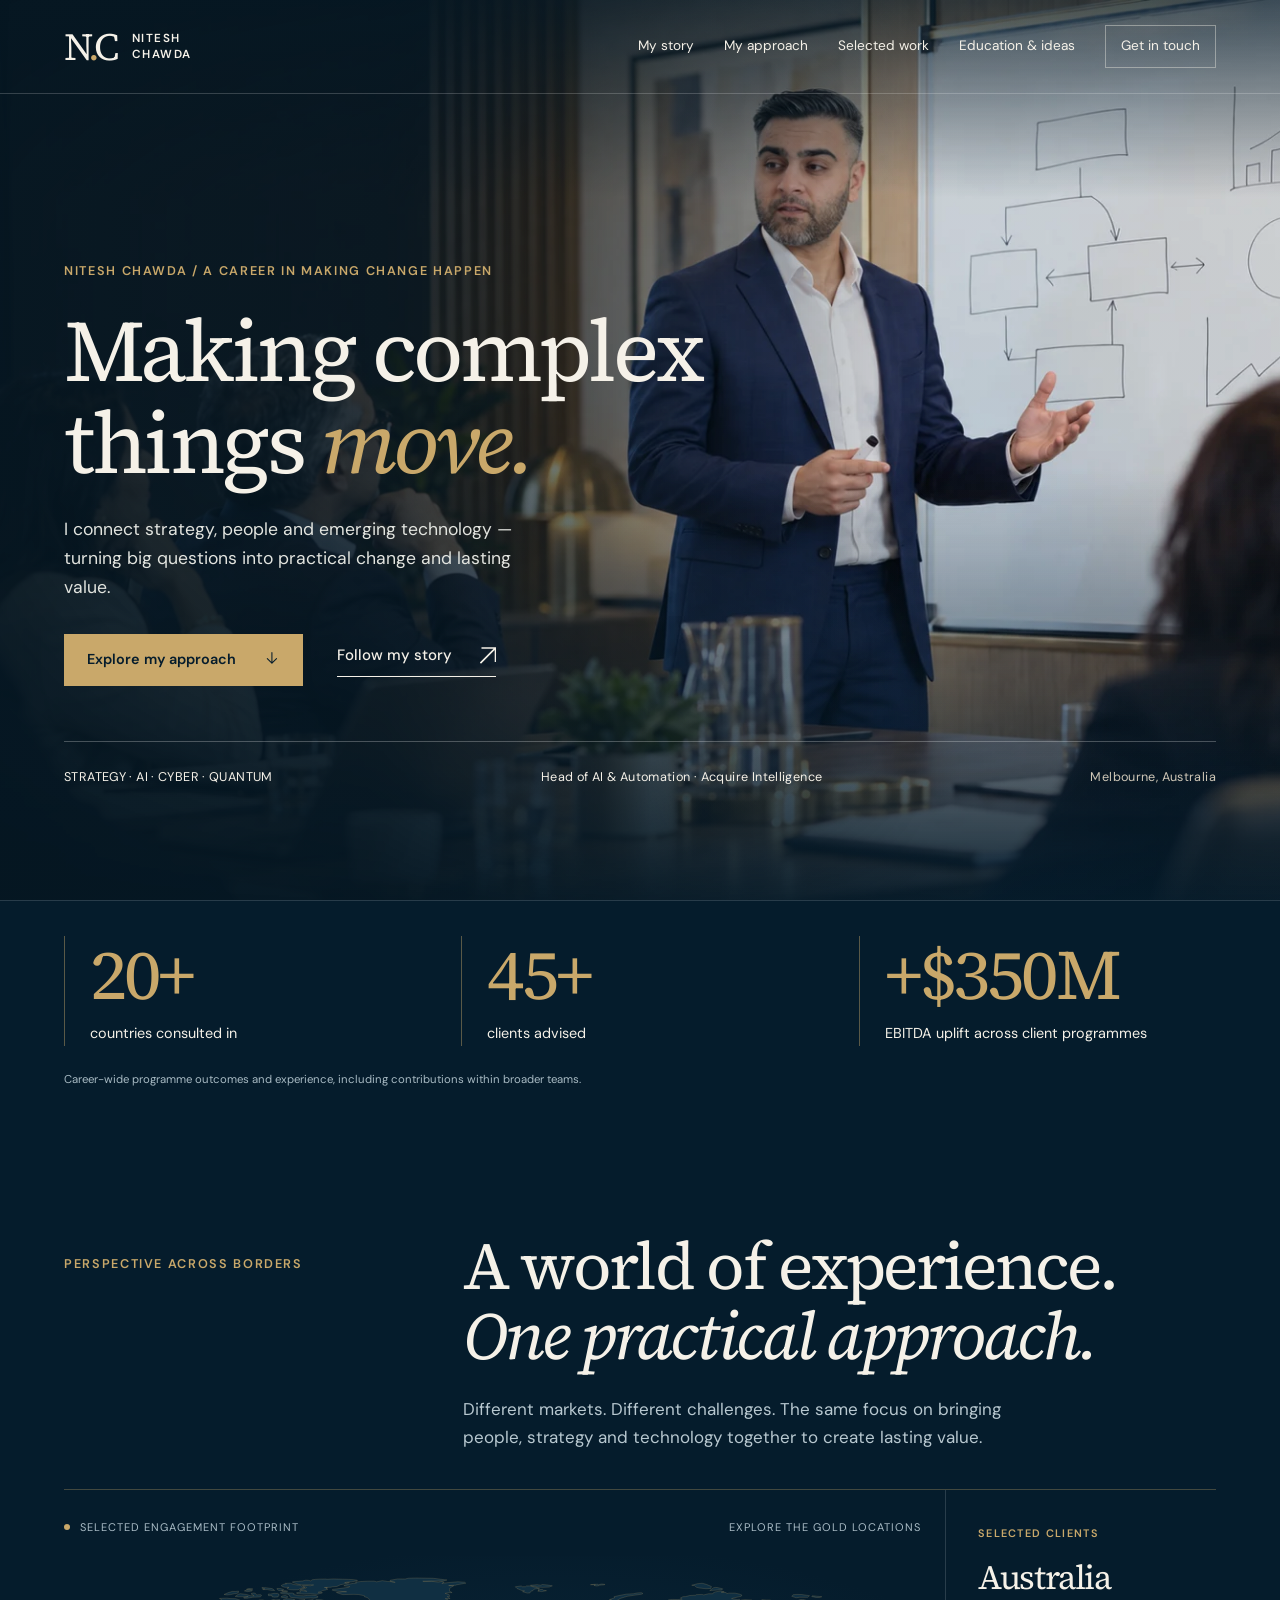
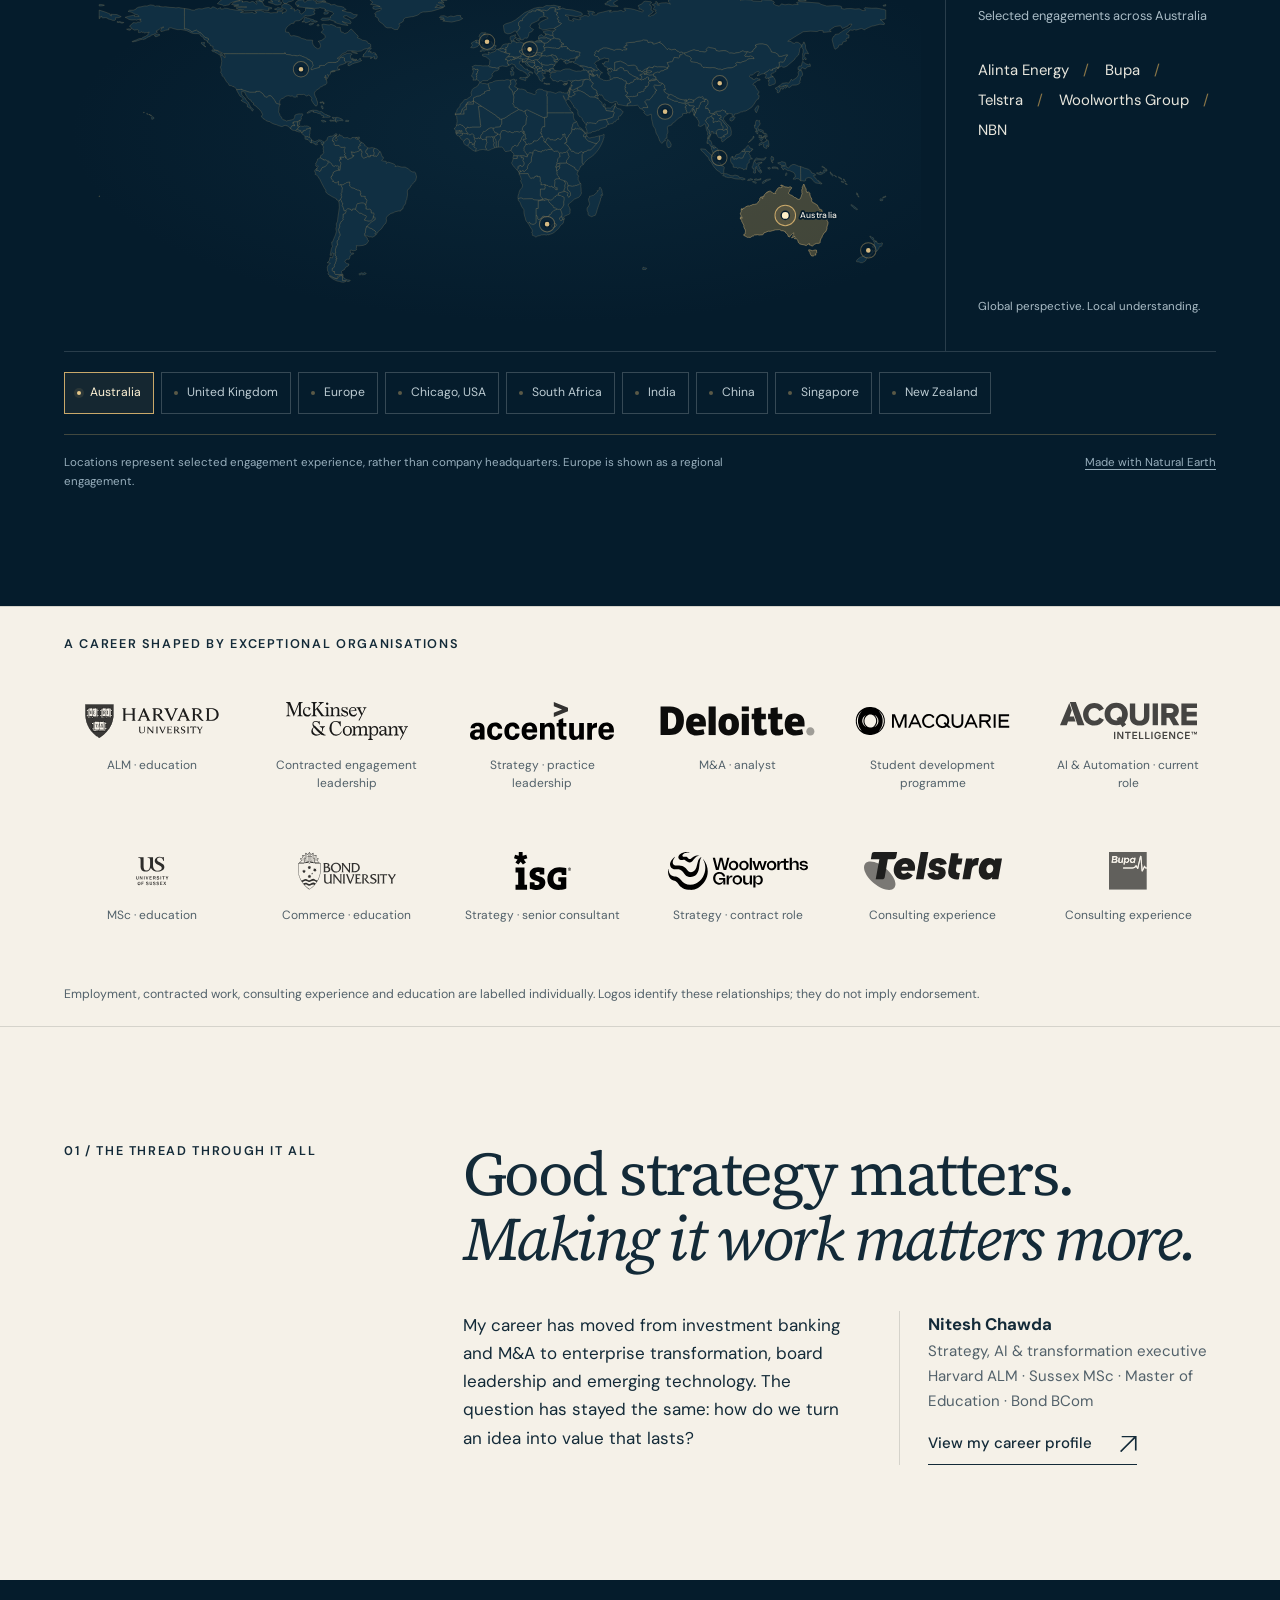
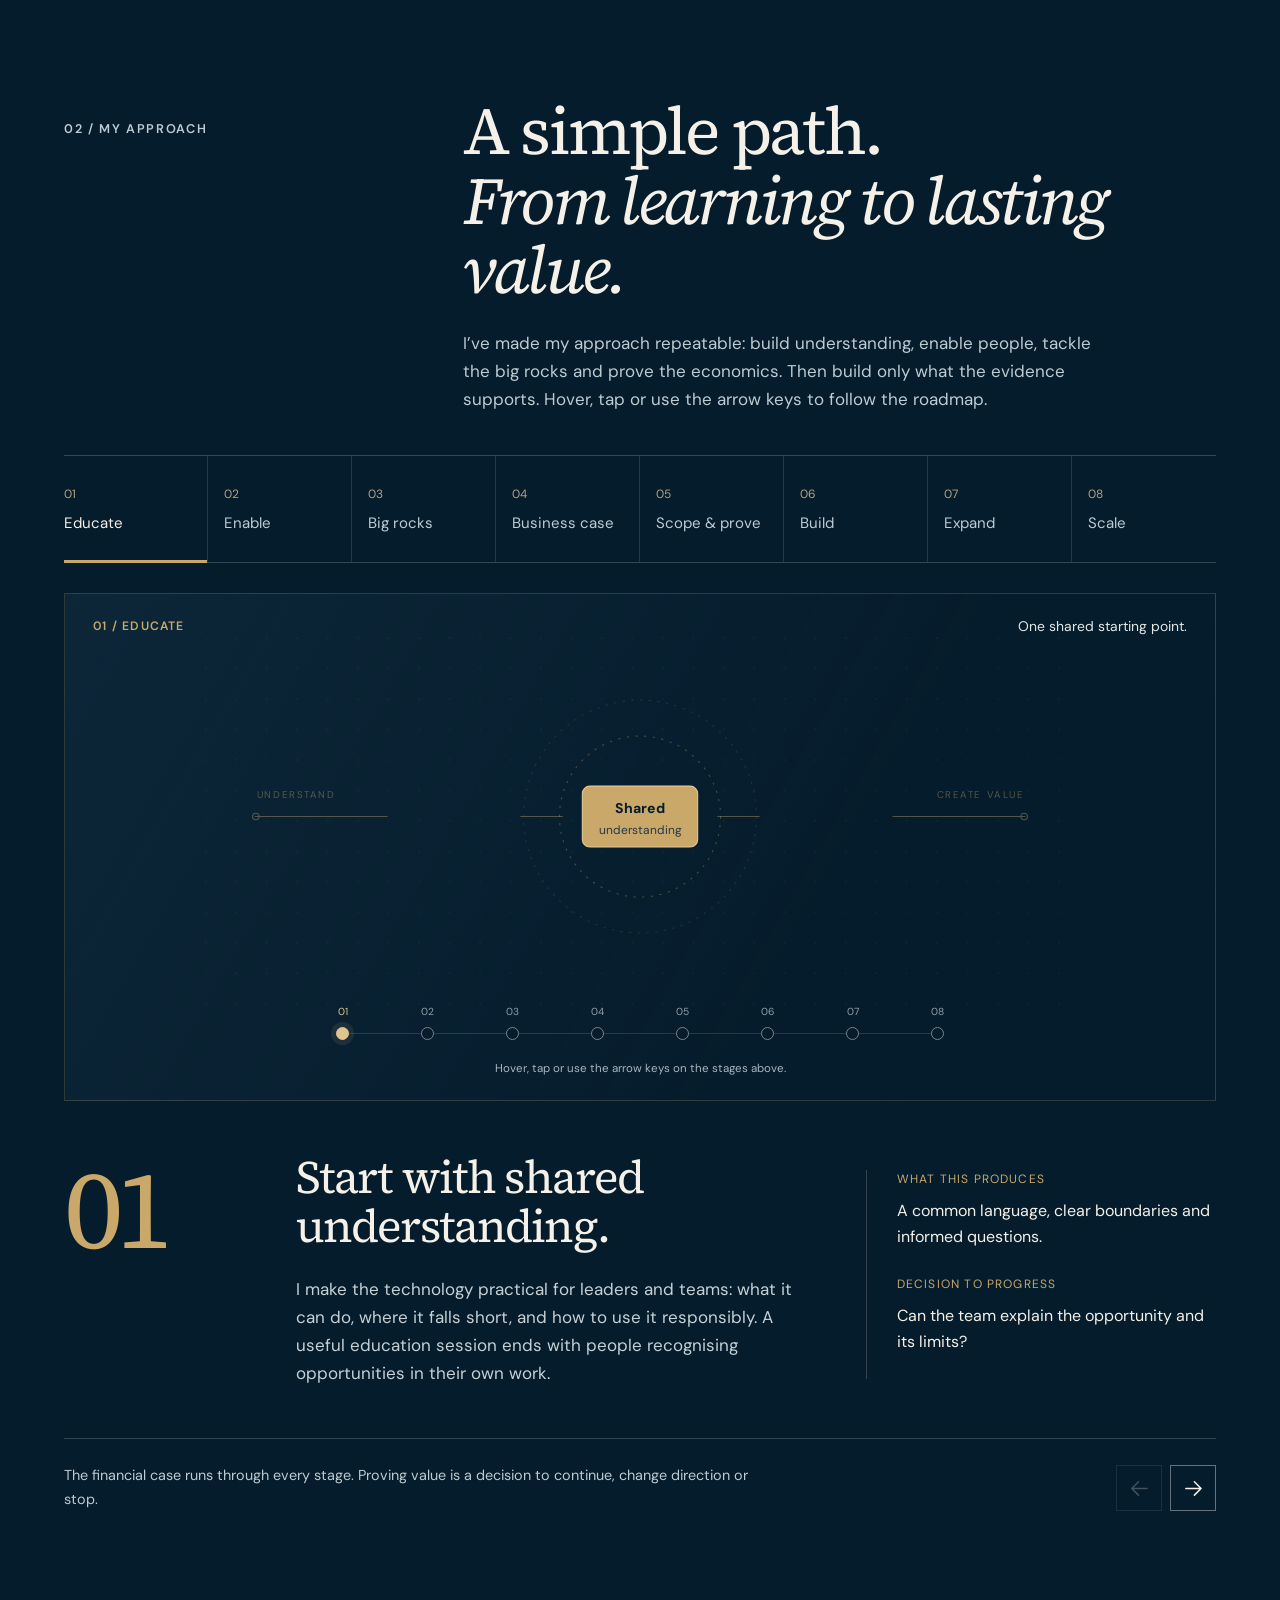
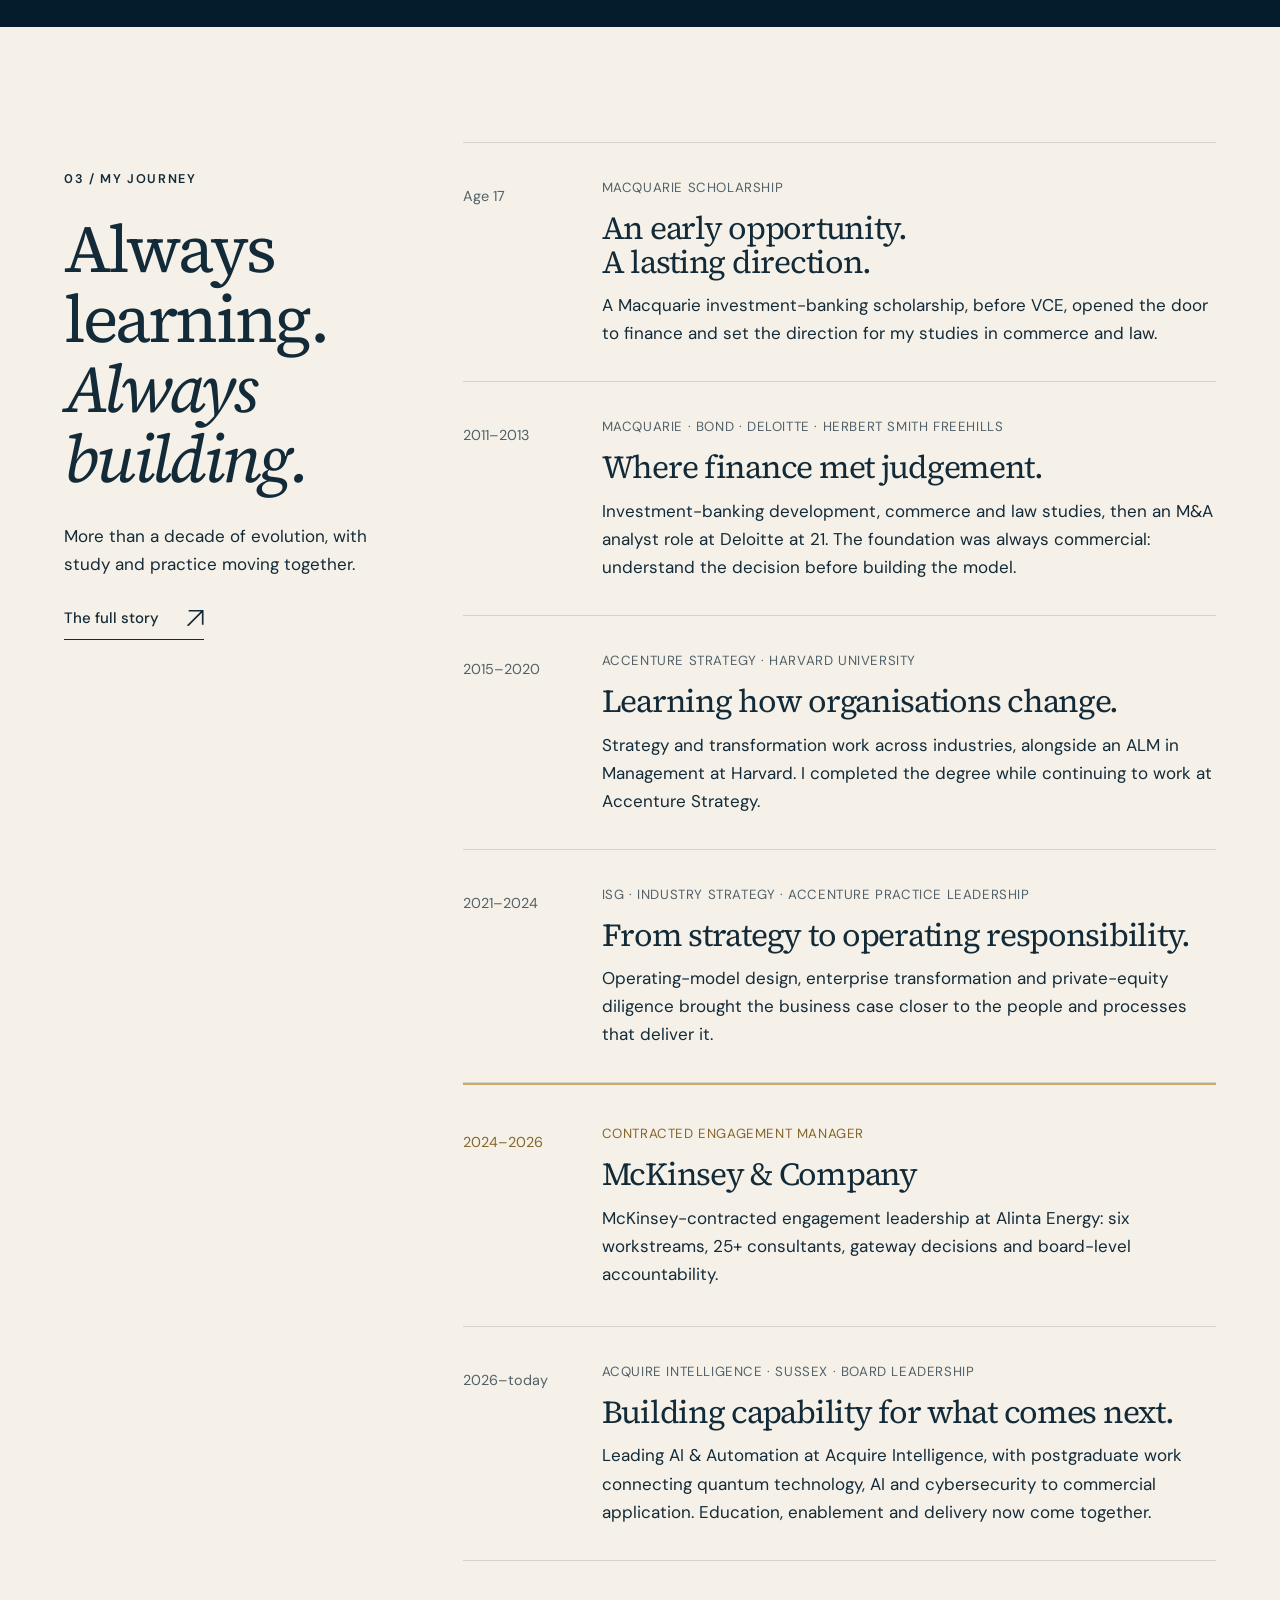
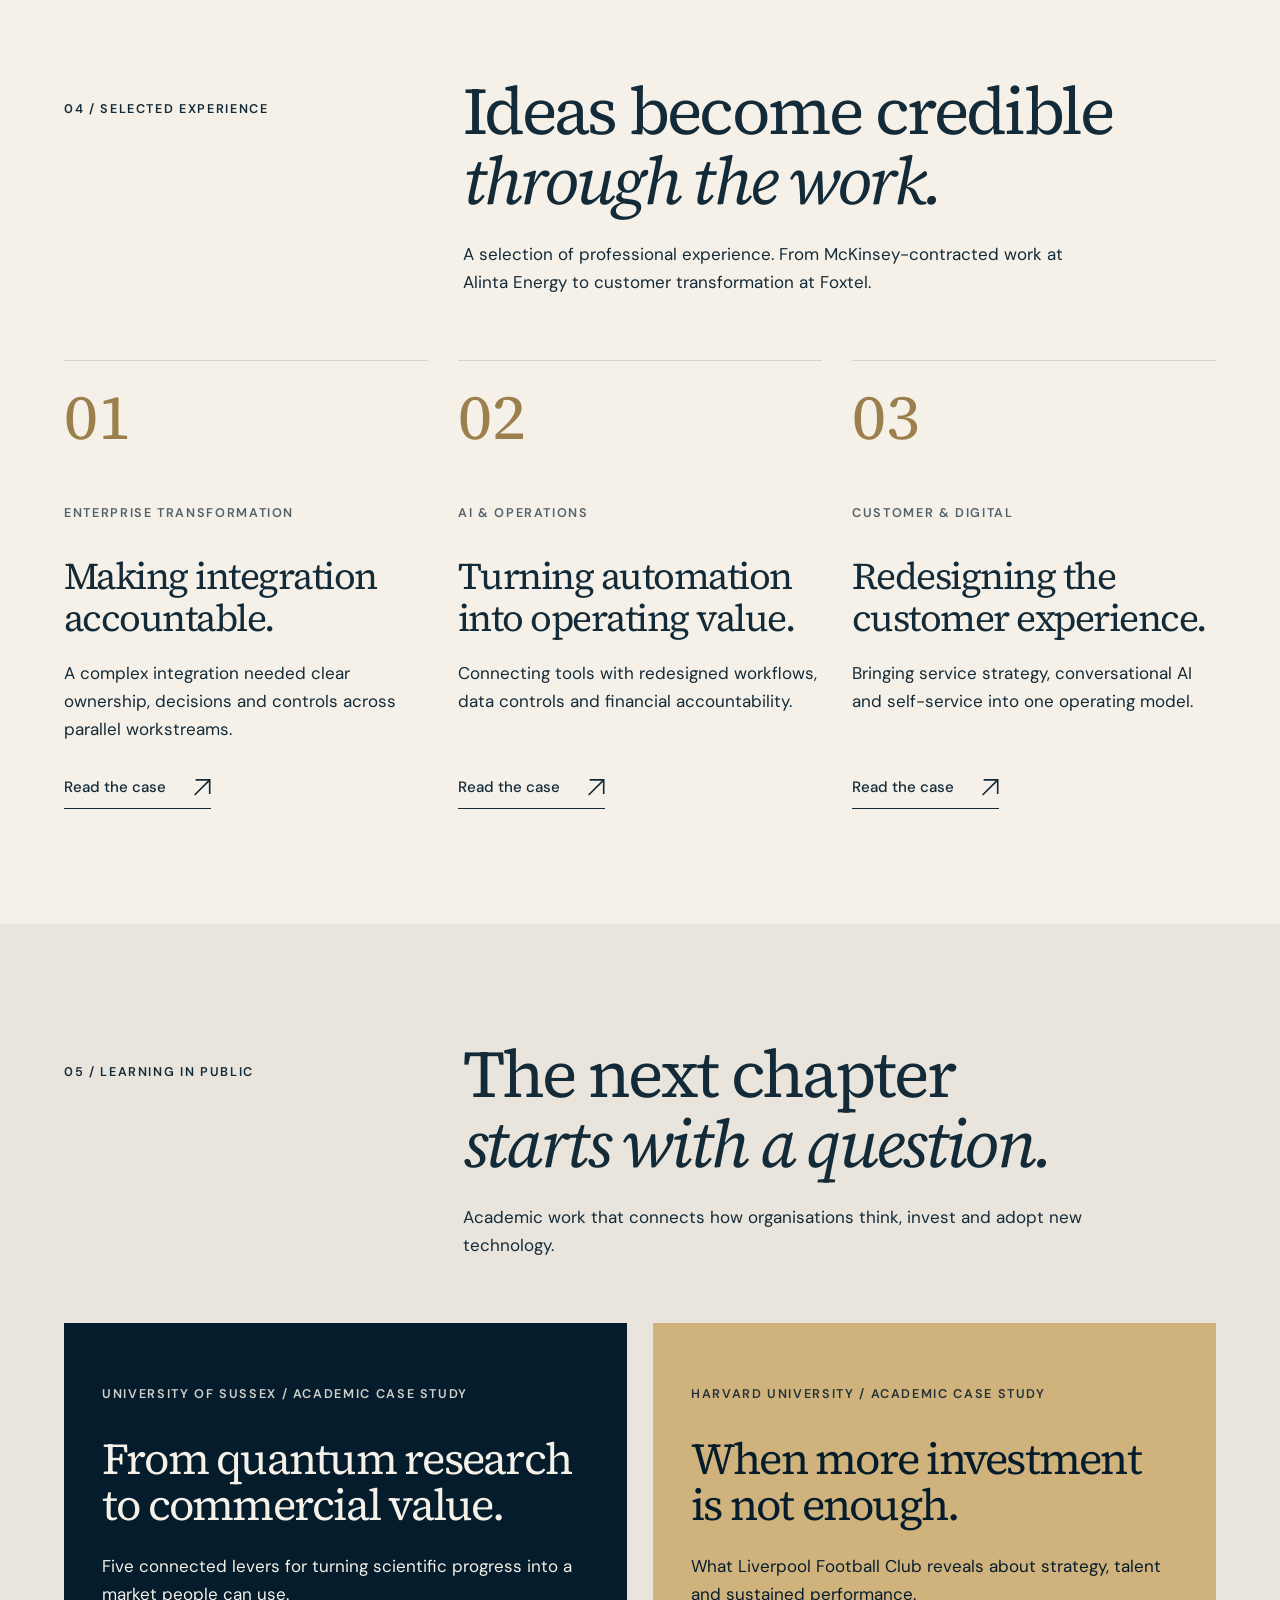
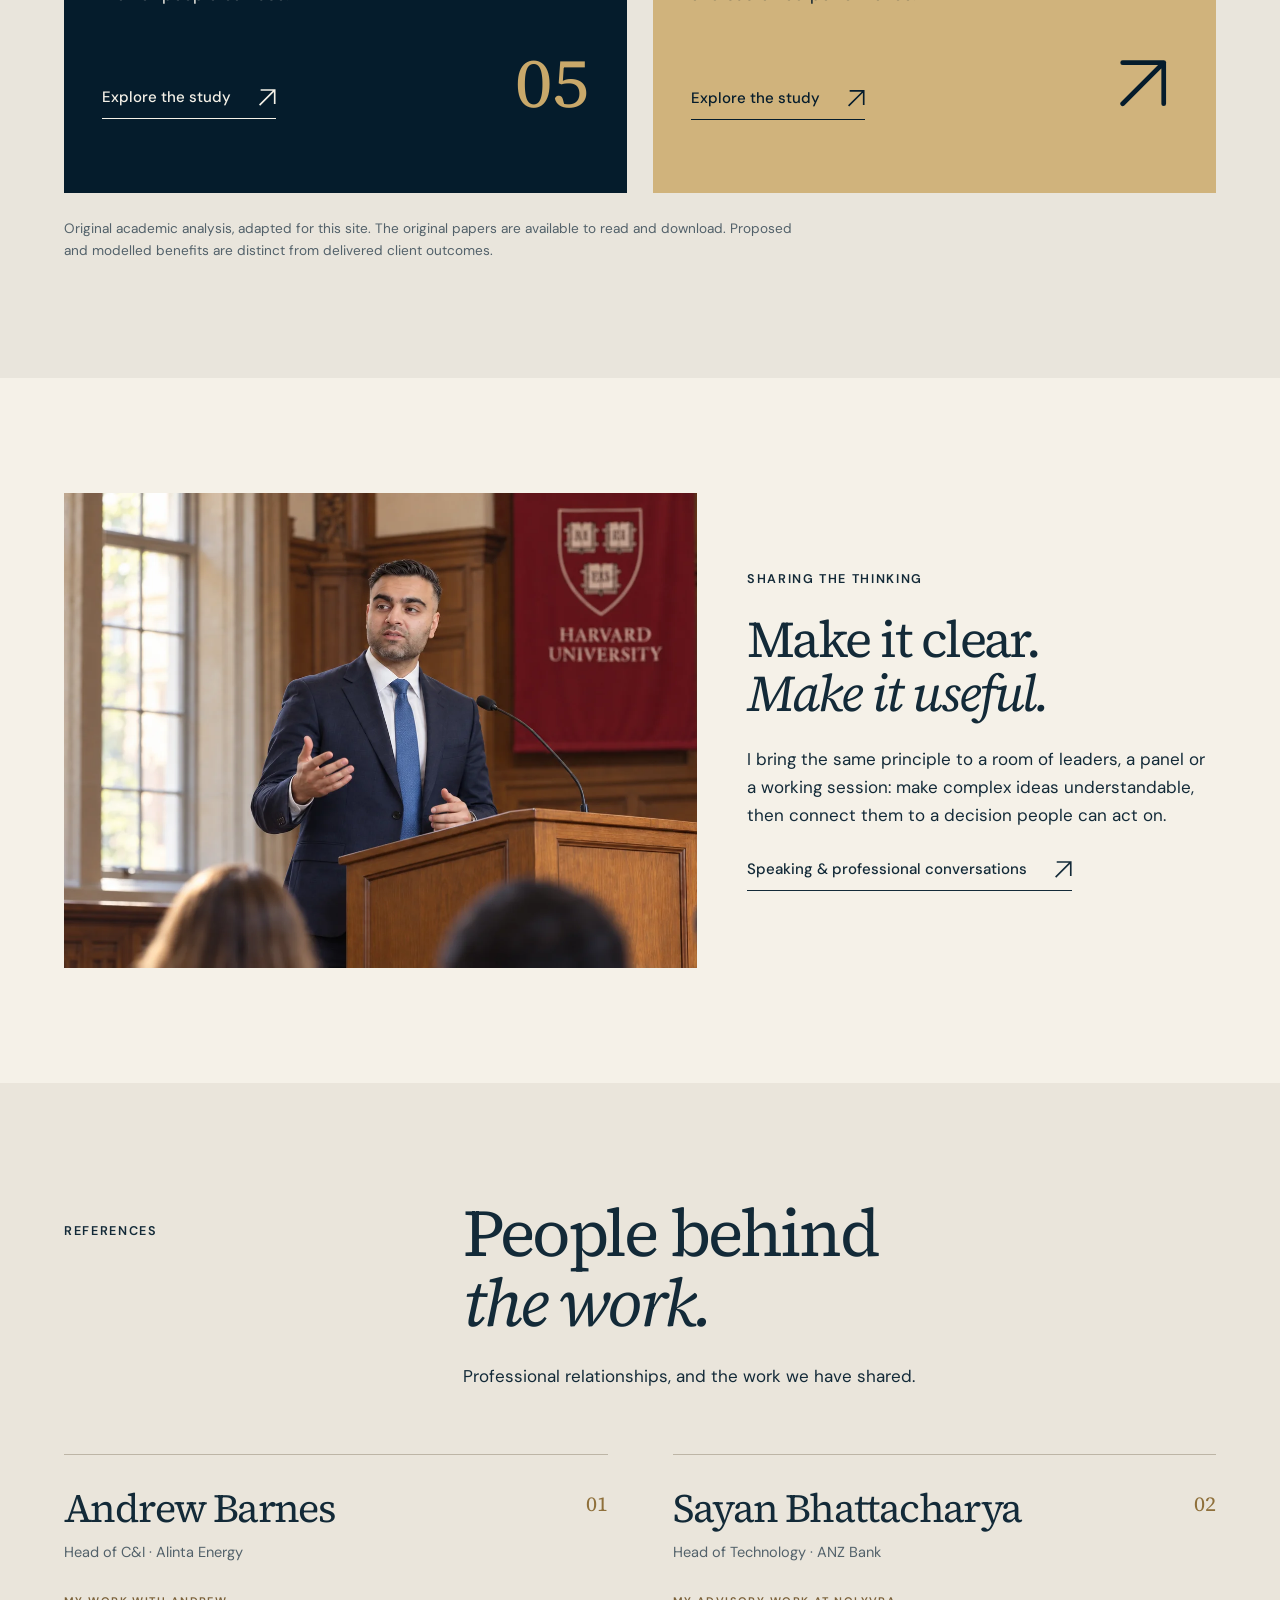
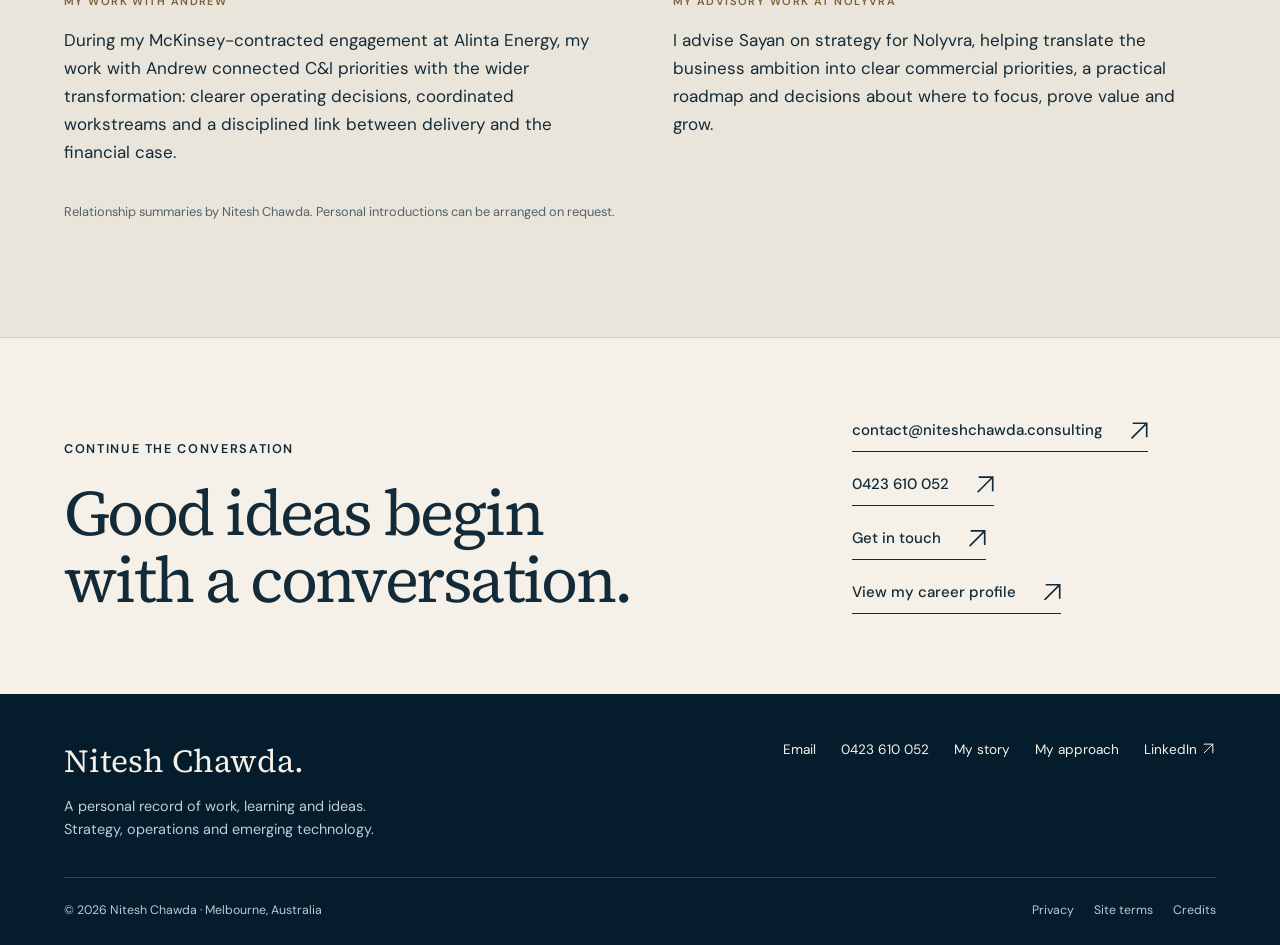
==== commit 4c343f5b: "Self-host existing portfolio fonts and link academic downloads" ====
--- a/index.html
+++ b/index.html
@@ -2,26 +2,27 @@
 <html lang="en-AU">
 <head>
 <meta charset="utf-8">
-<meta name="viewport" content="width=device-width, initial-scale=1"><title>Strategy, people &amp; emerging technology · Nitesh Chawda</title>
-<meta name="description" content="The personal career portfolio of Nitesh Chawda. Explore my journey, repeatable approach and selected work across strategy, AI, cybersecurity and quantum technology.">
+<meta name="viewport" content="width=device-width, initial-scale=1"><title>Nitesh Chawda | Strategy, AI &amp; Transformation | Melbourne</title>
+<meta name="description" content="Nitesh Chawda’s personal career portfolio: strategy, AI and enterprise transformation in Melbourne, with selected work in cybersecurity and quantum technology.">
 <meta name="theme-color" content="#051c2c">
-<meta property="og:title" content="Strategy, people &amp; emerging technology · Nitesh Chawda">
-<meta property="og:description" content="The personal career portfolio of Nitesh Chawda. Explore my journey, repeatable approach and selected work across strategy, AI, cybersecurity and quantum technology.">
+<meta property="og:title" content="Nitesh Chawda | Strategy, AI &amp; Transformation | Melbourne">
+<meta property="og:description" content="Nitesh Chawda’s personal career portfolio: strategy, AI and enterprise transformation in Melbourne, with selected work in cybersecurity and quantum technology.">
 <meta property="og:type" content="website">
 <meta property="og:url" content="https://niteshchawda.consulting/">
 <meta property="og:image" content="https://niteshchawda.consulting/assets/hero.jpg">
 <link rel="canonical" href="https://niteshchawda.consulting/">
 <link rel="icon" href="assets/favicon.svg" type="image/svg+xml">
-<link rel="preconnect" href="https://fonts.googleapis.com">
-<link rel="preconnect" href="https://fonts.gstatic.com" crossorigin>
-<link rel="stylesheet" href="assets/portfolio.css?v=20260925f">
-<link rel="stylesheet" href="assets/enhancements.css?v=20260925d">
-<link rel="stylesheet" href="assets/roadmap.css?v=20260925b">
-<link rel="stylesheet" href="assets/global-map.css?v=20260925b">
-<script src="assets/roadmap.js?v=20260925b" defer></script>
-<script src="assets/portfolio.js?v=20260925f" defer></script>
-<script src="assets/enhancements.js?v=20260925d" defer></script>
-<script src="assets/global-map.js?v=20260925b" defer></script>
+<link rel="preload" href="assets/fonts/source-serif-4-normal-latin-v15.woff2" as="font" type="font/woff2" crossorigin>
+<link rel="preload" href="assets/fonts/source-serif-4-italic-latin-v15.woff2" as="font" type="font/woff2" crossorigin>
+<link rel="stylesheet" href="assets/fonts.min.css?v=20261002b">
+<link rel="stylesheet" href="assets/portfolio.min.css?v=20261002a">
+<link rel="stylesheet" href="assets/enhancements.min.css?v=20261002a">
+<link rel="stylesheet" href="assets/roadmap.min.css?v=20261002a">
+<link rel="stylesheet" href="assets/global-map.min.css?v=20261002a">
+<script src="assets/roadmap.min.js?v=20261002a" defer></script>
+<script src="assets/portfolio.min.js?v=20261002a" defer></script>
+<script src="assets/enhancements.min.js?v=20261002a" defer></script>
+<script src="assets/global-map.min.js?v=20261002a" defer></script>
 <script type="application/ld+json">{"@context": "https://schema.org", "@type": "ProfilePage", "url": "https://niteshchawda.consulting/", "mainEntity": {"@type": "Person", "name": "Nitesh Chawda", "email": "contact@niteshchawda.consulting", "telephone": "+61423610052", "url": "https://niteshchawda.consulting/", "jobTitle": "Head of AI & Automation Practice", "worksFor": {"@type": "Organization", "name": "Acquire Intelligence"}, "sameAs": ["https://www.linkedin.com/in/nitesh-chawda-strategy-director/"], "alumniOf": [{"@type": "CollegeOrUniversity", "name": "Bond University"}, {"@type": "CollegeOrUniversity", "name": "Harvard University"}, {"@type": "CollegeOrUniversity", "name": "University of Sussex"}]}}</script>
 </head>
 <body><a class="skip" href="#main">Skip to content</a>
--- a/assets/fonts.min.css
+++ b/assets/fonts.min.css
@@ -0,0 +1 @@
+@font-face{font-family:DM Sans;font-style:normal;font-weight:400;font-display:swap;src:url(fonts/dm-sans-normal-latin-ext-v17.woff2) format("woff2");unicode-range:U+0100-02BA,U+02BD-02C5,U+02C7-02CC,U+02CE-02D7,U+02DD-02FF,U+0304,U+0308,U+0329,U+1D00-1DBF,U+1E00-1E9F,U+1EF2-1EFF,U+2020,U+20A0-20AB,U+20AD-20C0,U+2113,U+2C60-2C7F,U+A720-A7FF}@font-face{font-family:DM Sans;font-style:normal;font-weight:400;font-display:swap;src:url(fonts/dm-sans-normal-latin-v17.woff2) format("woff2");unicode-range:U+0000-00FF,U+0131,U+0152-0153,U+02BB-02BC,U+02C6,U+02DA,U+02DC,U+0304,U+0308,U+0329,U+2000-206F,U+20AC,U+2122,U+2191,U+2193,U+2212,U+2215,U+FEFF,U+FFFD}@font-face{font-family:DM Sans;font-style:normal;font-weight:500;font-display:swap;src:url(fonts/dm-sans-normal-latin-ext-v17.woff2) format("woff2");unicode-range:U+0100-02BA,U+02BD-02C5,U+02C7-02CC,U+02CE-02D7,U+02DD-02FF,U+0304,U+0308,U+0329,U+1D00-1DBF,U+1E00-1E9F,U+1EF2-1EFF,U+2020,U+20A0-20AB,U+20AD-20C0,U+2113,U+2C60-2C7F,U+A720-A7FF}@font-face{font-family:DM Sans;font-style:normal;font-weight:500;font-display:swap;src:url(fonts/dm-sans-normal-latin-v17.woff2) format("woff2");unicode-range:U+0000-00FF,U+0131,U+0152-0153,U+02BB-02BC,U+02C6,U+02DA,U+02DC,U+0304,U+0308,U+0329,U+2000-206F,U+20AC,U+2122,U+2191,U+2193,U+2212,U+2215,U+FEFF,U+FFFD}@font-face{font-family:DM Sans;font-style:normal;font-weight:600;font-display:swap;src:url(fonts/dm-sans-normal-latin-ext-v17.woff2) format("woff2");unicode-range:U+0100-02BA,U+02BD-02C5,U+02C7-02CC,U+02CE-02D7,U+02DD-02FF,U+0304,U+0308,U+0329,U+1D00-1DBF,U+1E00-1E9F,U+1EF2-1EFF,U+2020,U+20A0-20AB,U+20AD-20C0,U+2113,U+2C60-2C7F,U+A720-A7FF}@font-face{font-family:DM Sans;font-style:normal;font-weight:600;font-display:swap;src:url(fonts/dm-sans-normal-latin-v17.woff2) format("woff2");unicode-range:U+0000-00FF,U+0131,U+0152-0153,U+02BB-02BC,U+02C6,U+02DA,U+02DC,U+0304,U+0308,U+0329,U+2000-206F,U+20AC,U+2122,U+2191,U+2193,U+2212,U+2215,U+FEFF,U+FFFD}@font-face{font-family:DM Sans;font-style:normal;font-weight:700;font-display:swap;src:url(fonts/dm-sans-normal-latin-ext-v17.woff2) format("woff2");unicode-range:U+0100-02BA,U+02BD-02C5,U+02C7-02CC,U+02CE-02D7,U+02DD-02FF,U+0304,U+0308,U+0329,U+1D00-1DBF,U+1E00-1E9F,U+1EF2-1EFF,U+2020,U+20A0-20AB,U+20AD-20C0,U+2113,U+2C60-2C7F,U+A720-A7FF}@font-face{font-family:DM Sans;font-style:normal;font-weight:700;font-display:swap;src:url(fonts/dm-sans-normal-latin-v17.woff2) format("woff2");unicode-range:U+0000-00FF,U+0131,U+0152-0153,U+02BB-02BC,U+02C6,U+02DA,U+02DC,U+0304,U+0308,U+0329,U+2000-206F,U+20AC,U+2122,U+2191,U+2193,U+2212,U+2215,U+FEFF,U+FFFD}@font-face{font-family:"Source Serif 4";font-style:italic;font-weight:400;font-display:swap;src:url(fonts/source-serif-4-italic-latin-ext-v15.woff2) format("woff2");unicode-range:U+0100-02BA,U+02BD-02C5,U+02C7-02CC,U+02CE-02D7,U+02DD-02FF,U+0304,U+0308,U+0329,U+1D00-1DBF,U+1E00-1E9F,U+1EF2-1EFF,U+2020,U+20A0-20AB,U+20AD-20C0,U+2113,U+2C60-2C7F,U+A720-A7FF}@font-face{font-family:"Source Serif 4";font-style:italic;font-weight:400;font-display:swap;src:url(fonts/source-serif-4-italic-latin-v15.woff2) format("woff2");unicode-range:U+0000-00FF,U+0131,U+0152-0153,U+02BB-02BC,U+02C6,U+02DA,U+02DC,U+0304,U+0308,U+0329,U+2000-206F,U+20AC,U+2122,U+2191,U+2193,U+2212,U+2215,U+FEFF,U+FFFD}@font-face{font-family:"Source Serif 4";font-style:italic;font-weight:500;font-display:swap;src:url(fonts/source-serif-4-italic-latin-ext-v15.woff2) format("woff2");unicode-range:U+0100-02BA,U+02BD-02C5,U+02C7-02CC,U+02CE-02D7,U+02DD-02FF,U+0304,U+0308,U+0329,U+1D00-1DBF,U+1E00-1E9F,U+1EF2-1EFF,U+2020,U+20A0-20AB,U+20AD-20C0,U+2113,U+2C60-2C7F,U+A720-A7FF}@font-face{font-family:"Source Serif 4";font-style:italic;font-weight:500;font-display:swap;src:url(fonts/source-serif-4-italic-latin-v15.woff2) format("woff2");unicode-range:U+0000-00FF,U+0131,U+0152-0153,U+02BB-02BC,U+02C6,U+02DA,U+02DC,U+0304,U+0308,U+0329,U+2000-206F,U+20AC,U+2122,U+2191,U+2193,U+2212,U+2215,U+FEFF,U+FFFD}@font-face{font-family:"Source Serif 4";font-style:normal;font-weight:400;font-display:swap;src:url(fonts/source-serif-4-normal-latin-ext-v15.woff2) format("woff2");unicode-range:U+0100-02BA,U+02BD-02C5,U+02C7-02CC,U+02CE-02D7,U+02DD-02FF,U+0304,U+0308,U+0329,U+1D00-1DBF,U+1E00-1E9F,U+1EF2-1EFF,U+2020,U+20A0-20AB,U+20AD-20C0,U+2113,U+2C60-2C7F,U+A720-A7FF}@font-face{font-family:"Source Serif 4";font-style:normal;font-weight:400;font-display:swap;src:url(fonts/source-serif-4-normal-latin-v15.woff2) format("woff2");unicode-range:U+0000-00FF,U+0131,U+0152-0153,U+02BB-02BC,U+02C6,U+02DA,U+02DC,U+0304,U+0308,U+0329,U+2000-206F,U+20AC,U+2122,U+2191,U+2193,U+2212,U+2215,U+FEFF,U+FFFD}@font-face{font-family:"Source Serif 4";font-style:normal;font-weight:500;font-display:swap;src:url(fonts/source-serif-4-normal-latin-ext-v15.woff2) format("woff2");unicode-range:U+0100-02BA,U+02BD-02C5,U+02C7-02CC,U+02CE-02D7,U+02DD-02FF,U+0304,U+0308,U+0329,U+1D00-1DBF,U+1E00-1E9F,U+1EF2-1EFF,U+2020,U+20A0-20AB,U+20AD-20C0,U+2113,U+2C60-2C7F,U+A720-A7FF}@font-face{font-family:"Source Serif 4";font-style:normal;font-weight:500;font-display:swap;src:url(fonts/source-serif-4-normal-latin-v15.woff2) format("woff2");unicode-range:U+0000-00FF,U+0131,U+0152-0153,U+02BB-02BC,U+02C6,U+02DA,U+02DC,U+0304,U+0308,U+0329,U+2000-206F,U+20AC,U+2122,U+2191,U+2193,U+2212,U+2215,U+FEFF,U+FFFD}@font-face{font-family:"Source Serif 4";font-style:normal;font-weight:600;font-display:swap;src:url(fonts/source-serif-4-normal-latin-ext-v15.woff2) format("woff2");unicode-range:U+0100-02BA,U+02BD-02C5,U+02C7-02CC,U+02CE-02D7,U+02DD-02FF,U+0304,U+0308,U+0329,U+1D00-1DBF,U+1E00-1E9F,U+1EF2-1EFF,U+2020,U+20A0-20AB,U+20AD-20C0,U+2113,U+2C60-2C7F,U+A720-A7FF}@font-face{font-family:"Source Serif 4";font-style:normal;font-weight:600;font-display:swap;src:url(fonts/source-serif-4-normal-latin-v15.woff2) format("woff2");unicode-range:U+0000-00FF,U+0131,U+0152-0153,U+02BB-02BC,U+02C6,U+02DA,U+02DC,U+0304,U+0308,U+0329,U+2000-206F,U+20AC,U+2122,U+2191,U+2193,U+2212,U+2215,U+FEFF,U+FFFD}
--- a/assets/portfolio.min.css
+++ b/assets/portfolio.min.css
@@ -0,0 +1 @@
+:root{--navy:#051c2c;--deep:#0b2c42;--brass:#c9a86a;--cream:#f5f1e8;--bone:#faf8f3;--text:#132a38;--muted:#52616a;--line:#d5d3cb;--serif:"Source Serif 4",Georgia,serif;--sans:"DM Sans",Arial,sans-serif;--space:clamp(24px,5vw,88px)}*{box-sizing:border-box}html{scroll-behavior:smooth;scroll-padding-top:105px}body{margin:0;background:var(--cream);color:var(--text);font:17px/1.65 var(--sans);-webkit-font-smoothing:antialiased}button,input,textarea{font:inherit}a{color:inherit;text-decoration:none}a,button{touch-action:manipulation}button{cursor:pointer}img{max-width:100%;display:block}h1,h2,h3,p{margin:0}h1,h2,h3{font-family:var(--serif);font-weight:400;line-height:1.05;letter-spacing:-.04em}h1{font-size:clamp(3.3rem,7.6vw,7.8rem)}h2{font-size:clamp(2.8rem,5.2vw,5.2rem)}h3{font-size:clamp(1.8rem,3vw,2.8rem)}p+p{margin-top:1rem}button:focus-visible,a:focus-visible,input:focus-visible,textarea:focus-visible,summary:focus-visible{outline:3px solid #986e29;outline-offset:6px}.dark :focus-visible{outline-color:#e5c988}.wrap{max-width:1600px;margin:auto;padding-inline:var(--space)}.section{padding-block:clamp(70px,9vw,136px)}.dark{background:var(--navy);color:var(--cream)}.eyebrow{font-size:.79rem;line-height:1.5;font-weight:600;letter-spacing:.13em;text-transform:uppercase}.muted{color:var(--muted)}.gold{color:var(--brass)}.serif-italic{font-style:italic}.section-head{display:grid;grid-template-columns:1fr 2.1fr;gap:40px;margin-bottom:64px}.section-head p{max-width:630px;margin-top:24px}.text-link{display:inline-flex;align-items:center;gap:28px;border-bottom:1px solid currentColor;padding-bottom:8px;font-size:.94rem;font-weight:500}.text-link:after{content:"";width:1.1em;height:1.1em;flex-shrink:0;background:currentColor;clip-path:polygon(10% 0,100% 0,100% 90%,90% 90%,90% 17%,7% 100%,0 93%,83% 10%,10% 10%);transition:transform .2s}.ui-icon{display:inline-block;width:1.1em;height:1.1em;vertical-align:-.15em;flex-shrink:0}.research-motif .ui-icon{width:1em;height:1em}.text-link:hover:after{transform:translate(3px,-3px)}.button-link{padding:13px 22px;background:var(--brass);color:var(--navy);border:1px solid var(--brass);display:inline-flex;gap:28px;align-items:center;font-size:.9rem;font-weight:600}.button-link:hover{background:#e1c58e}.skip{position:absolute;top:8px;left:8px;transform:translateY(-200%);z-index:99;padding:8px 15px;background:#fff;color:var(--navy)}.skip:focus{transform:none}.header{height:94px;position:absolute;inset:0 0 auto;z-index:20;color:var(--cream);border-bottom:1px solid #ffffff30}.header .wrap{height:100%;display:flex;align-items:center;justify-content:space-between;gap:30px}.brand{display:flex;align-items:center;gap:16px;flex-shrink:0}.brand-monogram{font-family:var(--serif);font-size:2.4rem;letter-spacing:-.09em}.brand-monogram i{color:var(--brass);font-style:normal}.brand-name{font-size:.73rem;font-weight:600;letter-spacing:.13em;line-height:1.4}.nav{display:flex;gap:30px;align-items:center;font-size:.85rem}.nav a{padding-block:7px;border-bottom:1px solid transparent}.nav a:hover,.nav a[aria-current=page]{border-color:var(--brass)}.nav .nav-contact{border:1px solid #f5f1e865;padding:9px 15px}.menu-toggle{display:none;border:1px solid #fff8;color:inherit;background:transparent;padding:7px 13px;font-size:.9rem}.hero{min-height:min(940px,100svh);position:relative;display:flex;align-items:flex-end;padding-top:170px;padding-bottom:46px;background:var(--navy);overflow:hidden;color:var(--cream)}.hero:before{content:"";position:absolute;inset:0;background:linear-gradient(90deg,#051c2cc2,#051c2c61),linear-gradient(0deg,rgba(5,28,44,.97),transparent 75%),url(hero.jpg) center/cover no-repeat;opacity:.9}.hero:after{content:"";position:absolute;inset:0 0 0 26%;border-left:1px solid #ffffff20;pointer-events:none}.hero .wrap{position:relative;z-index:1;width:100%}.hero-copy{margin-left:25%;padding-block:26px 52px}.hero h1{max-width:950px;margin-block:24px 27px}.hero .intro{max-width:600px;font-size:1.1rem;line-height:1.65;color:#e2e4df}.hero-links{display:flex;gap:34px;flex-wrap:wrap;margin-top:32px;align-items:center}.hero-bottom{display:flex;justify-content:space-between;gap:24px;border-top:1px solid #ffffff40;padding-top:25px;font-size:.79rem;letter-spacing:.03em}.hero-bottom span:last-child{color:#d0c8b8}.hero-index{position:absolute;left:var(--space);top:36%;font-size:.8rem;letter-spacing:.12em;writing-mode:vertical-rl}.page-hero{padding-top:185px;padding-bottom:75px}.page-hero h1{font-size:clamp(3.3rem,6.8vw,6.5rem);max-width:1050px;margin:26px 0}.page-hero .lead{max-width:740px;color:#cfdbdf;font-size:1.15rem}.intro-statement{max-width:1020px;font-size:clamp(2.8rem,4.8vw,5rem)}.intro-grid{display:grid;grid-template-columns:1fr 2.1fr;gap:40px}.intro-description{display:grid;grid-template-columns:1.2fr 1fr;gap:56px;margin-top:40px}.intro-description p{max-width:530px}.mini-profile{border-left:1px solid var(--line);padding-left:28px}.mini-profile strong{display:block;font-size:1.05rem}.mini-profile span{display:block;color:var(--muted);font-size:.94rem}.mini-profile a{margin-top:18px}.affiliations{border-top:1px solid var(--line);border-bottom:1px solid var(--line);padding-block:28px 22px;overflow:hidden}.affiliation-heading{display:flex;justify-content:space-between;align-items:center;gap:20px;margin-bottom:30px}.logo-track{width:100%}.logo-set{display:grid;grid-template-columns:repeat(6,minmax(0,1fr));gap:24px 20px}.logo-item{min-width:0;display:flex;flex-direction:column;align-items:center;justify-content:start;gap:16px;padding:18px 8px;text-align:center}.logo-item img{height:38px;width:155px;max-width:100%;object-fit:contain;filter:grayscale(1);mix-blend-mode:multiply}.logo-item small{font-size:.75rem;line-height:1.5;color:var(--muted);min-height:3em;max-width:200px}.affiliation-note{font-size:.77rem;color:var(--muted);margin-top:24px}.word-logo{font-family:var(--serif);font-size:1.7rem;line-height:1.1;font-weight:600;text-align:center}.word-logo.sans{font-family:var(--sans);font-size:1.4rem}.method .section-head{margin-bottom:42px}.method .section-head p{color:#bdcbd2}.method-tabs{display:grid;grid-template-columns:repeat(8,1fr);border-top:1px solid #ffffff30;border-bottom:1px solid #ffffff30}.method-tab{position:relative;min-height:106px;text-align:left;border:0;border-right:1px solid #ffffff20;background:none;color:#bdcbd2;padding:20px 16px;line-height:1.2;font-size:.94rem}.method-tab:first-child{padding-left:0}.method-tab:last-child{border-right:0}.method-tab span{display:block;font-size:.75rem;color:#b5a183;margin-bottom:12px}.method-tab[aria-selected=true]{color:var(--cream)}.method-tab[aria-selected=true]:after{content:"";position:absolute;bottom:-1px;left:0;right:0;height:3px;background:var(--brass)}.method-tab:hover{background:#ffffff08}.method-panel{display:grid;grid-template-columns:.75fr 2.1fr 1.4fr;gap:44px;padding-block:52px 42px;min-height:330px}.method-number{font-family:var(--serif);font-size:7rem;line-height:1;color:var(--brass);letter-spacing:-.07em}.method-panel h3{font-size:clamp(2.3rem,3.6vw,3.6rem);max-width:640px}.method-panel .method-description{color:#c6d1d6;max-width:650px;margin-top:25px}.method-proof{border-left:1px solid #ffffff30;padding-left:30px}.method-proof dt{font-size:.75rem;letter-spacing:.1em;text-transform:uppercase;color:var(--brass);margin-bottom:8px}.method-proof dd{margin:0 0 24px;font-size:1rem}.method-footer{display:flex;justify-content:space-between;align-items:center;border-top:1px solid #ffffff30;padding-top:25px;gap:30px}.method-footer p{font-size:.9rem;color:#becbd0;max-width:720px}.method-controls{display:flex;gap:8px;flex-shrink:0}.method-controls button{display:grid;place-items:center;width:46px;height:46px;background:none;border:1px solid #ffffff60;color:var(--cream);font-size:1.3rem}.method-controls button:hover{background:var(--brass);color:var(--navy)}.method-controls button:disabled{opacity:.25;cursor:default}.js-only{display:none}.js .js-only{display:block}.js .method-tabs.js-only{display:grid}.js .method-controls.js-only{display:flex}.js .fallback-method{display:none}.fallback-method article{border-top:1px solid #fff5;padding:24px 0}.fallback-method h3{font-size:2rem}.fallback-method p{margin-top:12px}.journey-grid{display:grid;grid-template-columns:1fr 2.1fr;gap:40px}.journey-aside{position:sticky;top:60px;align-self:start}.journey-aside p{max-width:320px;margin-top:28px}.journey-aside .text-link{margin-top:28px}.timeline{border-top:1px solid var(--line)}.timeline-item{display:grid;grid-template-columns:105px 1fr;gap:34px;padding:34px 0;border-bottom:1px solid var(--line)}.timeline-date{font-size:.9rem;color:var(--muted);padding-top:8px}.timeline-item h3{font-size:2rem;margin-bottom:12px}.timeline-item .role{font-size:.83rem;letter-spacing:.045em;text-transform:uppercase;color:var(--muted);margin-bottom:13px}.timeline-item p{max-width:630px}.timeline-item.featured{background:var(--navy);color:var(--cream);padding:35px 30px;margin-inline:-30px;border:0}.timeline-item.featured .timeline-date,.timeline-item.featured .role{color:var(--brass)}.timeline-item.featured h3{font-size:2.7rem}.timeline-item.featured p{color:#cfdae0}.full-career .timeline-item{grid-template-columns:145px 1fr}.stats{display:grid;grid-template-columns:repeat(4,1fr);margin-top:60px;border-top:1px solid var(--line)}.stat{padding:30px 30px 0 0}.stat strong{font-family:var(--serif);font-size:4rem;line-height:1.1;font-weight:400}.stat span{display:block;font-size:.88rem;color:var(--muted);max-width:180px;margin-top:10px}.work-grid{display:grid;grid-template-columns:repeat(3,1fr);gap:30px}.work-card{border-top:1px solid var(--line);padding-top:24px;display:flex;flex-direction:column;align-items:start}.work-card .eyebrow{color:var(--muted);margin-bottom:32px}.work-card h3{font-size:2.35rem;line-height:1.12}.work-card p{margin:20px 0 32px}.work-card .text-link{margin-top:auto}.case-number{font-family:var(--serif);font-size:4rem;color:#9b804d;margin-bottom:35px;line-height:1}.research{background:#e9e5dc}.research-grid{display:grid;grid-template-columns:1fr 1fr;gap:26px}.research-card{background:var(--navy);color:var(--cream);padding:38px;min-height:470px;display:flex;flex-direction:column;align-items:start;position:relative;overflow:hidden}.research-card.light{background:#d0b37c;color:var(--navy)}.research-card .eyebrow{margin-bottom:32px;opacity:.85}.research-card h3{font-size:2.75rem;max-width:560px}.research-card p{margin-top:24px;max-width:480px}.research-card .text-link{margin-top:auto}.research-bottom{display:flex;align-items:center;justify-content:space-between;width:100%;padding-top:40px}.research-motif{font-family:var(--serif);font-size:4.4rem;line-height:1;color:var(--brass)}.light .research-motif{color:var(--navy)}.research-note{font-size:.85rem;max-width:750px;margin-top:25px;color:var(--muted)}.learning-grid{display:grid;grid-template-columns:repeat(3,1fr);gap:40px;margin-top:55px}.learning-item{border-top:1px solid var(--line);padding-top:25px}.learning-item h3{font-size:2rem;margin:18px 0}.learning-item p{font-size:1rem}.learning-item .degree{font-weight:600;margin-bottom:12px}.learning-item small{display:block;color:var(--muted);margin-top:16px;font-size:.83rem}.quote{font-family:var(--serif);font-size:clamp(2.6rem,5vw,5rem);line-height:1.15;letter-spacing:-.03em;max-width:1100px;margin:0}.quote-footer{margin-top:32px;font-size:.9rem}.contact-section{padding-block:80px;border-top:1px solid var(--line)}.contact-layout{display:grid;grid-template-columns:2fr 1fr;gap:60px;align-items:end}.contact-layout h2{font-size:clamp(2.8rem,5vw,5rem)}.contact-links{display:flex;flex-direction:column;gap:20px;align-items:start}.contact-links a{overflow-wrap:anywhere}.footer{background:var(--navy);color:var(--cream);padding-block:45px 25px}.footer-top{display:flex;justify-content:space-between;gap:50px;padding-bottom:35px}.footer-name{font:2rem var(--serif)}.footer-top p{max-width:560px;color:#c3cdd2;font-size:.9rem;margin-top:12px}.footer-links{display:flex;gap:25px;align-items:start;font-size:.85rem}.footer-bottom{border-top:1px solid #ffffff30;padding-top:22px;display:flex;justify-content:space-between;gap:25px;font-size:.77rem;color:#bcc9d0}.footer-bottom div{display:flex;gap:20px}.article{max-width:980px;margin:auto;padding:80px var(--space)}.article h2{font-size:2.7rem;margin:48px 0 22px}.article h3{font-size:1.75rem;margin:28px 0 15px}.article p{margin-bottom:22px}.article .eyebrow{margin-bottom:16px}.article ul{padding-left:22px}.article li{margin-bottom:12px}.article .callout{background:#e8e2d6;border-left:3px solid #9b804d;padding:25px 30px;margin:32px 0}.article .callout p:last-child{margin-bottom:0}.case-meta{display:grid;grid-template-columns:repeat(3,1fr);gap:25px;border-block:1px solid var(--line);padding-block:25px;margin-bottom:42px}.case-meta dt{font-size:.75rem;text-transform:uppercase;letter-spacing:.06em;color:var(--muted);margin-bottom:8px}.case-meta dd{margin:0;font-size:.95rem}.case-section{padding-block:65px;border-top:1px solid var(--line)}.case-section h2{margin-top:0}.back-link{margin-bottom:38px}.source-note{font-size:.88rem;color:var(--muted);border-top:1px solid var(--line);padding-top:24px}.form-grid{display:grid;grid-template-columns:1fr 1fr;gap:25px}.contact-form label{display:block;font-size:.9rem;margin-bottom:7px}.contact-form input,.contact-form textarea{width:100%;background:transparent;border:1px solid #8d9699;border-radius:0;padding:13px;color:var(--navy)}.contact-form textarea{min-height:170px}.form-row{margin-bottom:25px}.contact-form button{border:0}.contact-form .consent{display:flex;align-items:start;gap:10px;font-size:.85rem}.contact-form .consent input{width:18px;height:18px;flex-shrink:0}.print-button{background:none;border:1px solid currentColor;padding:10px 18px;color:inherit;font:inherit;font-size:.9rem}.no-margin{margin:0}.visually-hidden{position:absolute;width:1px;height:1px;overflow:hidden;clip:rect(0,0,0,0);white-space:nowrap}.print-only{display:none}.js .method-panel.js-only{display:grid}.logo-item img.light-logo{filter:brightness(0);mix-blend-mode:normal}@media (min-width:1700px){.hero{min-height:880px}}@media (max-width:1100px){.logo-set{grid-template-columns:repeat(4,minmax(0,1fr))}.nav{gap:18px}.hero-copy{margin-left:15%}.hero:after{left:18%}.hero-index{display:none}.section-head,.intro-grid,.journey-grid{grid-template-columns:1fr 2.3fr}.intro-description{gap:30px}.method-tabs{grid-template-columns:repeat(4,1fr)}.method-tab:nth-child(4){border-right:0}.method-tab{min-height:90px;border-bottom:1px solid #ffffff20}.method-tab:first-child{padding-left:16px}.method-panel{grid-template-columns:.65fr 2fr 1.5fr;gap:25px}.method-number{font-size:5rem}.work-grid{gap:25px}.work-card h3{font-size:2rem}.research-card{padding:30px}.research-card h3{font-size:2.35rem}}@media (max-width:800px){.logo-set{grid-template-columns:repeat(3,minmax(0,1fr));gap:18px 14px}.header{height:80px}.brand-name{font-size:.68rem}.menu-toggle{display:block}.nav{display:none;position:absolute;left:0;right:0;top:79px;padding:24px var(--space);background:var(--navy);border-bottom:1px solid #ffffff40;flex-direction:column;align-items:stretch;gap:12px}.nav.open{display:flex}.nav .nav-contact{align-self:start}.hero{min-height:820px;min-height:100svh;padding-top:140px;padding-bottom:28px}.hero-copy{margin-left:0;padding-bottom:40px}.hero:after{display:none}.hero h1{font-size:clamp(3.4rem,10vw,5.5rem)}.hero .intro{max-width:530px;font-size:1rem}.hero-links{gap:22px}.hero-bottom{font-size:.72rem;flex-direction:column;gap:8px}.section-head,.intro-grid,.journey-grid{grid-template-columns:1fr;gap:24px}.section-head{margin-bottom:40px}.intro-description{grid-template-columns:1fr}.mini-profile{padding-left:0;border-left:0;border-top:1px solid var(--line);padding-top:25px}.journey-aside{position:static}.journey-aside p{max-width:600px}.journey-aside .text-link{margin-bottom:25px}.timeline-item{grid-template-columns:95px 1fr;gap:20px}.timeline-item.featured{margin-inline:0;padding:30px 22px}.timeline-item.featured h3{font-size:2.15rem}.stats{grid-template-columns:1fr 1fr}.stat strong{font-size:3.4rem}.method-panel{grid-template-columns:62px 1fr;gap:20px;min-height:0;padding-block:35px}.method-number{font-size:3.5rem}.method-proof{grid-column:2;padding-left:0;border-left:0}.method-panel h3{font-size:2.6rem}.method-proof dd{margin-bottom:18px}.method-footer{align-items:start}.method-footer p{font-size:.84rem}.work-grid{grid-template-columns:1fr}.work-card{display:grid;grid-template-columns:60px 1fr;column-gap:25px;padding-block:28px}.work-card .eyebrow,.work-card h3,.work-card p,.work-card .text-link{grid-column:2}.work-card .eyebrow{margin-bottom:16px}.work-card .case-number{grid-row:1/4;font-size:2.5rem}.work-card p{margin:16px 0 22px}.work-card .text-link{justify-self:start}.research-grid{grid-template-columns:1fr}.research-card{min-height:430px}.learning-grid{grid-template-columns:1fr;gap:30px}.contact-layout{grid-template-columns:1fr;gap:35px}.footer-top,.footer-bottom{flex-direction:column;gap:25px}.footer-links{flex-wrap:wrap}.case-meta{grid-template-columns:1fr;gap:18px}.full-career .timeline-item{grid-template-columns:1fr;gap:10px}.page-hero{padding-top:140px;padding-bottom:55px}.article{padding-block:50px}.form-grid{grid-template-columns:1fr;gap:0}.affiliation-heading{align-items:start}.affiliation-heading .eyebrow{max-width:210px}}@media (max-width:600px){.logo-set{grid-template-columns:repeat(2,minmax(0,1fr));gap:16px 12px}.logo-item{padding:16px 0}.affiliation-heading .eyebrow{max-width:none}}@media (max-width:420px){.hero h1{font-size:3.2rem}.hero-links{align-items:start;flex-direction:column;gap:20px}.hero-copy{padding-top:0}.method-tab{font-size:.8rem;padding:15px 10px}.method-tab span{font-size:.73rem}.method-panel{grid-template-columns:1fr}.method-number{font-size:3rem}.method-proof{grid-column:1}.timeline-item{grid-template-columns:1fr;gap:10px}.timeline-item.featured{padding:25px 20px}.research-card h3{font-size:2.15rem}.research-card{padding:28px 24px}.brand{gap:10px}.brand-monogram{font-size:2rem}.method-footer{flex-direction:column}}@media (prefers-reduced-motion:reduce){html{scroll-behavior:auto}*{transition:none!important}}@media print{.header,.footer,.contact-section,.no-print,.print-button,.skip,.logo-window,.hero-links{display:none!important}.print-only{display:block}body,.dark,.research{background:#fff!important;color:#111!important;font-size:11pt}.wrap{padding:0}.section,.page-hero{padding:20px 0}.page-hero h1{font-size:32pt}.page-hero .lead,.muted,.timeline-date,.role,.timeline-item.featured p,.timeline-item.featured .role{color:#444!important}h2{font-size:25pt}h3{font-size:19pt!important}.timeline-item.featured{background:#eee;color:#111;margin:0}.timeline-item,.learning-item,.case-section{break-inside:avoid}.timeline-item{padding:15px 0}.article{max-width:none;padding:0}.article h2{font-size:23pt}.article h3{font-size:18pt}.source-note{font-size:10pt}.contact-layout,.journey-grid{display:block}.full-career .timeline-item{grid-template-columns:125px 1fr}.hero{min-height:0;padding:20px 0}.hero:before,.hero:after{display:none}.hero-copy{margin:0}.hero h1{font-size:36pt}.hero .intro{color:#111}.research-grid,.learning-grid{display:block}.research-card{background:#fff!important;color:#111;min-height:0;padding:20px 0}.research-motif{display:none}.stats{margin-top:20px}.stat strong{font-size:30pt}}
--- a/assets/enhancements.min.css
+++ b/assets/enhancements.min.css
@@ -0,0 +1 @@
+.timeline-item.featured{background:transparent;color:var(--text);margin-inline:0;padding:38px 0;border-top:2px solid var(--brass);border-bottom:1px solid var(--line)}.timeline-item.featured p{color:var(--text)}.timeline-item.featured .timeline-date,.timeline-item.featured .role{color:#86652d}.timeline-item.featured h3{font-size:2rem}.hero-welcome{min-height:min(900px,100svh)}.hero-welcome:before{z-index:1;opacity:1;background:linear-gradient(90deg,#051621f0,#051621d1 30%,#05162114 72%),linear-gradient(0deg,#051c2cf0,transparent 48%),linear-gradient(180deg,#051c2cba,transparent 22%)}.hero-welcome:after{display:none}.welcome-image{position:absolute;inset:0;width:100%;height:100%;object-fit:cover;object-position:62% center}.hero-welcome .wrap{z-index:2}.hero-welcome .hero-copy{margin-left:0;max-width:700px;padding-bottom:55px}.hero-welcome h1{font-size:clamp(3.3rem,6.8vw,6.8rem)}.hero-welcome .intro{max-width:480px}.hero-welcome .eyebrow{max-width:460px}.impact-strip{background:var(--navy);color:var(--cream);padding:35px 0 26px;border-top:1px solid #ffffff24}.impact-grid{display:grid;grid-template-columns:repeat(3,1fr);gap:40px}.impact-grid>div{padding-left:25px;border-left:1px solid #c9a86a70}.impact-grid strong{display:block;font:clamp(3rem,5.5vw,5rem)/1.1 var(--serif);color:var(--brass);font-variant-numeric:tabular-nums;letter-spacing:-.04em}.impact-grid span{display:block;font-size:.9rem;margin-top:9px}.impact-note{font-size:.71rem;color:#a8bac3;margin-top:25px}.references{background:#eae5db}.reference-grid{display:grid;grid-template-columns:1fr 1fr;gap:65px}.reference-card{position:relative;border-top:1px solid #bdb5a6;padding-top:32px}.reference-card h3{font-size:2.5rem;padding-right:45px}.reference-number{position:absolute;right:0;top:34px;color:#8f703b;font:1.3rem var(--serif)}.reference-role{font-size:.91rem;color:var(--muted);margin-top:12px!important;margin-bottom:28px}.reference-card .eyebrow{font-size:.69rem;color:#7b6139;margin-bottom:10px}.reference-note{font-size:.8rem;color:var(--muted);margin-top:35px}.speaking-grid,.commencement-grid{display:grid;grid-template-columns:1.2fr 1fr;gap:65px;align-items:center}.editorial-photo{margin:0}.editorial-photo img{width:100%;height:auto}.editorial-photo figcaption{font-size:.73rem;color:var(--muted);margin-top:13px;line-height:1.5}.speaking-grid h2,.commencement-grid h2{font-size:clamp(2.6rem,4vw,4rem);margin:24px 0}.speaking-grid p:not(.eyebrow),.commencement-grid p:not(.eyebrow){max-width:580px}.speaking-grid .text-link,.commencement-grid .text-link{margin-top:28px}.speaking-grid{grid-template-columns:1.35fr 1fr;gap:50px}.speaking-grid .editorial-photo img{aspect-ratio:4/3;object-fit:cover;object-position:58%}.commencement-section{padding-top:0}.commencement-grid{grid-template-columns:1fr 1.15fr;gap:80px}.commencement-grid .editorial-photo img{max-height:650px;aspect-ratio:4/5;object-fit:cover;object-position:58% 28%}.paper-reader{margin:65px 0 30px}.paper-toolbar{display:flex;align-items:center;flex-wrap:wrap;gap:14px;margin:20px 0 12px;font-size:.8rem}.paper-toolbar a{border-bottom:1px solid currentColor}.paper-toolbar button{border:1px solid #b3b8b6;background:transparent;color:var(--navy);min-width:40px;min-height:40px;font-size:1.2rem}.paper-toolbar output{font-variant-numeric:tabular-nums;min-width:45px;text-align:center}.paper-viewport{height:620px;max-height:75svh;overflow:auto;overscroll-behavior:contain;background:#d8d7d0;border:1px solid #b9bdb8;padding:18px;scrollbar-color:#857047 #d8d7d0}.paper-viewport:focus-visible{outline:3px solid #986e29;outline-offset:4px}.paper-pages{width:100%;min-width:100%;transition:width .2s}.paper-pages figure{margin:0 0 25px;background:#fff;box-shadow:0 3px 12px #051c2c15}.paper-pages img{width:100%;height:auto;max-width:none}.paper-pages figcaption{padding:9px 15px;font-size:.72rem;color:#52616a;border-top:1px solid #ddd}.paper-help{font-size:.8rem;color:var(--muted)}.footer-links{flex-wrap:wrap;max-width:600px}.method-panel{min-height:300px}.learning-item:before{content:"";display:block;width:155px;height:45px;background:center left/contain no-repeat;margin-bottom:26px}.learning-item:nth-child(1):before{background-image:url(logos/bond.svg)}.learning-item:nth-child(2):before{background-image:url(logos/harvard.svg)}.learning-item:nth-child(3):before{background-image:url(logos/sussex.svg)}@media (max-width:1000px){.speaking-grid,.commencement-grid{gap:40px}.hero-welcome .hero-copy{max-width:560px}.hero-welcome h1{font-size:5rem}}@media (max-width:800px){.hero-welcome{min-height:900px;min-height:100svh;padding-top:140px}.hero-welcome:before{background:linear-gradient(0deg,#051c2c,#051c2cc9 50%,#051c2c22 82%,#051c2caa),linear-gradient(90deg,#051c2c55,transparent)}.welcome-image{object-position:63% center}.hero-welcome .hero-copy{padding-top:130px;padding-bottom:36px}.hero-welcome h1{font-size:clamp(3.5rem,10vw,5rem)}.hero-welcome .intro{max-width:520px}.impact-grid{gap:15px}.impact-grid>div{padding-left:15px}.impact-grid strong{font-size:clamp(2.15rem,6.5vw,3.7rem)}.impact-grid span{font-size:.74rem}.impact-note{font-size:.66rem}.reference-grid{gap:40px}.reference-card h3{font-size:2rem}.speaking-grid,.commencement-grid{grid-template-columns:1fr;gap:35px}.speaking-grid .editorial-photo img{aspect-ratio:16/10}.commencement-grid .editorial-photo img{max-height:590px}.paper-viewport{height:500px;padding:8px}.paper-toolbar{gap:12px}.timeline-item.featured{padding:30px 0}}@media (max-width:520px){.reference-grid{grid-template-columns:1fr}.impact-grid{grid-template-columns:1fr 1fr;row-gap:25px}.impact-grid>div:last-child{grid-column:1/-1}.impact-grid>div:last-child strong{font-size:3.2rem}.impact-grid strong{font-size:2.8rem}.hero-welcome .hero-copy{padding-top:160px}.hero-welcome .hero-bottom span:nth-child(2){max-width:290px}.paper-toolbar a{font-size:.75rem}.reference-role{margin-bottom:20px}.speaking-grid .editorial-photo img{aspect-ratio:4/3}}@media (prefers-reduced-motion:reduce){.paper-pages{transition:none}}@media print{.welcome-image,.impact-strip,.speaking-section,.paper-reader{display:none}.timeline-item.featured{background:#fff!important}.learning-item:before{display:none}.reference-grid{display:block}.reference-card{break-inside:avoid;margin-bottom:25px}.commencement-grid{display:block}.commencement-grid img{max-height:220px;width:auto}.editorial-photo{break-inside:avoid}}@media (max-width:420px){.global-experience .global-map-detail{min-height:285px;align-content:start}}.paper-toolbar button:disabled{opacity:.35;cursor:default}
--- a/assets/roadmap.min.css
+++ b/assets/roadmap.min.css
@@ -0,0 +1 @@
+.roadmap{--roadmap-gold:var(--brass,#c9a86a);--roadmap-ink:var(--navy,#051c2c);margin:30px 0 0;border:1px solid #c9a86a38;background:linear-gradient(120deg,#15324675,#051c2c00 65%);overflow:hidden}.roadmap-caption{display:flex;justify-content:space-between;align-items:center;gap:18px;padding:22px 28px 0;font-size:.87rem;line-height:1.45}.roadmap-stage{color:var(--roadmap-gold);font-size:.76rem;font-weight:600;letter-spacing:.1em;text-transform:uppercase;flex-shrink:0}.roadmap-thought{color:#e4e8e5;text-align:right}.roadmap-canvas{position:relative;width:100%;overflow:hidden}.roadmap-scene{display:block;width:100%;height:auto;max-height:370px;overflow:hidden;color:var(--roadmap-gold)}.roadmap-grid{color:#c9a86a;opacity:.1}.roadmap-guides{fill:none;stroke:#c9a86a;stroke-width:1;opacity:.4}.roadmap-guides text{fill:#c9a86a;stroke:none;font:9px var(--sans,Arial,sans-serif);letter-spacing:1.4px}.roadmap-node{opacity:0;transition:transform .8s cubic-bezier(.22,.8,.2,1),opacity .35s ease;transition-delay:var(--node-delay,0ms)}.roadmap-node.is-visible{opacity:1}.roadmap-node rect{fill:#112c3d;stroke:#728087;stroke-width:1;transition:fill .4s,stroke .4s}.roadmap-node.is-primary rect{fill:#c9a86a;stroke:#e3c893}.roadmap-node.is-visible.is-muted{opacity:.45}.roadmap-node-title{font:500 13px var(--sans,Arial,sans-serif);fill:#f5f1e8;letter-spacing:.05px}.roadmap-node-subtitle{font:11px var(--sans,Arial,sans-serif);fill:#bbc9ce}.roadmap-node.is-primary .roadmap-node-title{fill:#051c2c;font-weight:700}.roadmap-node.is-primary .roadmap-node-subtitle{fill:#243a44}.roadmap-rock{fill:#193545;stroke:#c9a86a;stroke-width:1;opacity:0;transition:opacity .3s}.roadmap-node.is-rock rect{opacity:0}.roadmap-node.is-rock .roadmap-rock{opacity:1}.roadmap-edge{fill:none;stroke:#c9a86a;stroke-width:1.25;opacity:0;transition:d .8s cubic-bezier(.22,.8,.2,1),opacity .35s;stroke-dasharray:4 5;animation:roadmap-flow 20s linear infinite}.roadmap-edge.is-visible{opacity:.7}.roadmap-scene-layer{fill:none;stroke:#c9a86a;stroke-width:1;opacity:0;transition:opacity .5s ease;pointer-events:none}.roadmap-scene-layer.is-active{opacity:1}.roadmap-education circle{stroke:#c9a86a55;stroke-dasharray:2 6;transform-origin:400px 165px;animation:roadmap-breathe 5s ease-in-out infinite}.roadmap-education circle:nth-child(2){animation-delay:-2.5s;stroke:#c9a86a26}.roadmap-education path{stroke:#c9a86a66}.roadmap-model{fill:#0b2332;stroke:#c9a86a55}.roadmap-financial path{stroke:#c9a86a55}.roadmap-cost{fill:#7d909a;stroke:none}.roadmap-return{fill:#c9a86a;stroke:none}.roadmap-financial .roadmap-trend{stroke:#e0c48e;stroke-width:1.5}.roadmap-scope rect{fill:#c9a86a0a;stroke-dasharray:4 4;animation:roadmap-flow 20s linear infinite}.roadmap-scope path{stroke-width:2}.roadmap-build circle{stroke:#c9a86a45;stroke-dasharray:2 5;transform-origin:400px 165px;animation:roadmap-breathe 5s ease-in-out infinite}.roadmap-build path{stroke-width:2}.roadmap-expand path{stroke:#c9a86a66}.roadmap-expand text{fill:#c9a86a;stroke:none;font:9px var(--sans,Arial,sans-serif);letter-spacing:1.5px}.roadmap-enterprise rect{fill:#c9a86a06;stroke:#c9a86a8c}.roadmap-enterprise path{stroke:#c9a86a24}.roadmap-progress{display:flex;position:relative;justify-content:space-between;max-width:680px;margin:0 auto;padding:0 30px}.roadmap-progress-line{position:absolute;left:42px;right:42px;bottom:6px;height:1px;background:#c9a86a35}.roadmap-progress-line>span{display:block;background:#c9a86a;width:0;height:100%;transition:width .75s cubic-bezier(.22,.8,.2,1)}.roadmap-stop{display:flex;flex-direction:column;align-items:center;gap:10px;width:25px;color:#90a1aa;font-size:.64rem;line-height:1;transition:color .35s}.roadmap-stop i{position:relative;display:block;width:13px;height:13px;border:1px solid #76858a;border-radius:50%;background:var(--roadmap-ink);transition:background .35s,border-color .35s,box-shadow .35s}.roadmap-stop.is-past,.roadmap-stop.is-current{color:#e0c48e}.roadmap-stop.is-past i{border-color:#c9a86a;background:#c9a86a}.roadmap-stop.is-current i{border-color:#e0c48e;background:#e0c48e;box-shadow:0 0 0 5px #c9a86a1c}.roadmap-hint{color:#a6b6bd;font-size:.72rem;text-align:center;padding:20px 20px 23px;margin:0;line-height:1.5}@keyframes roadmap-flow{to{stroke-dashoffset:-180}}@keyframes roadmap-breathe{0%,to{transform:scale(.96);opacity:.65}50%{transform:scale(1.035);opacity:1}}@media (max-width:700px){.roadmap-caption{padding:20px 20px 0;align-items:start;flex-direction:column;gap:8px;min-height:88px}.roadmap-thought{text-align:left;font-size:.84rem}.roadmap-scene{width:181.818%;max-width:none;margin-left:-40.909%;max-height:none}.roadmap-guides{display:none}.roadmap-progress{padding-inline:18px}.roadmap-progress-line{left:30px;right:30px}.roadmap-stop{font-size:.59rem}.roadmap-stop i{height:10px;width:10px}.roadmap-progress-line{bottom:4.5px}.roadmap-hint{font-size:.68rem;padding:17px 14px 20px}}@media (prefers-reduced-motion:reduce){.roadmap *{animation:none!important;transition:none!important}}@media print{.roadmap{display:none}}
--- a/assets/global-map.min.css
+++ b/assets/global-map.min.css
@@ -0,0 +1 @@
+.global-experience{background:var(--navy,#051c2c);color:var(--cream,#f5f1e8);overflow:hidden}.global-experience .section-head{margin-bottom:38px}.global-experience .section-head p:not(.eyebrow){color:#b8c8d0;max-width:600px}.global-map-shell{border-top:1px solid #c9a86a50;border-bottom:1px solid #c9a86a50}.global-map-layout{display:grid;grid-template-columns:minmax(0,3.25fr) minmax(235px,1fr);align-items:stretch}.global-map-visual{position:relative;min-width:0;align-self:center;padding:28px 24px 26px 0}.global-map-caption{display:flex;gap:14px;align-items:center;justify-content:space-between;margin-bottom:20px;color:#aabcc6;font-size:.69rem;letter-spacing:.09em;text-transform:uppercase}.global-map-caption span:first-child:before{content:"";display:inline-block;width:6px;height:6px;background:var(--brass,#c9a86a);border-radius:50%;margin-right:10px;vertical-align:1px}.global-map-stage{position:relative;width:100%;aspect-ratio:1000/430;background:radial-gradient(ellipse at 57% 48%,#19445a42,transparent 70%)}.global-map-stage>svg,.global-map-stage>img{display:block;width:100%;height:100%;overflow:visible}.global-map-land path{transition:fill .45s ease,stroke .45s ease,stroke-opacity .45s ease}.global-map-land path.is-active{fill:#927b496e;stroke:#d9b879;stroke-opacity:.8}.global-map-route{fill:none;stroke:#c9a86a;stroke-opacity:.5;stroke-width:1;stroke-dasharray:4 6;vector-effect:non-scaling-stroke;pointer-events:none}.global-map-route.is-drawing{animation:global-map-line .9s ease-out both}.global-map-point{cursor:pointer;outline:none}.global-map-point .point-target{fill:transparent}.global-map-point .point-ring{fill:#051c2c80;stroke:#c9a86a;stroke-opacity:.42;stroke-width:1;transition:r .25s,stroke-opacity .25s,fill .25s;vector-effect:non-scaling-stroke}.global-map-point .point-core{fill:#d8bb83;stroke:#051c2c;stroke-width:1.4;transition:r .25s,fill .25s;vector-effect:non-scaling-stroke}.global-map-point .point-label{font:500 10px var(--sans,Arial,sans-serif);letter-spacing:.035em;fill:#f5f1e8;paint-order:stroke;stroke:#051c2c;stroke-width:4px;stroke-linejoin:round;opacity:0;transition:opacity .2s;pointer-events:none}.global-map-point.is-active .point-ring,.global-map-point:hover .point-ring,.global-map-point:focus-visible .point-ring{r:12;stroke-opacity:1;fill:#c9a86a25}.global-map-point.is-active .point-core,.global-map-point:hover .point-core,.global-map-point:focus-visible .point-core{r:4.8;fill:#fff0c9}.global-map-point.is-active .point-label,.global-map-point:hover .point-label,.global-map-point:focus-visible .point-label{opacity:1}.global-map-point:focus-visible .point-target{stroke:#fff0c9;stroke-width:1;stroke-dasharray:2 3}.global-map-detail{display:flex;flex-direction:column;justify-content:center;border-left:1px solid #ffffff25;padding:35px 0 35px 32px;min-height:320px;position:relative}.global-map-detail .eyebrow{color:var(--brass,#c9a86a);font-size:.68rem;letter-spacing:.12em}.global-map-detail h3{font-size:clamp(2rem,2.65vw,2.9rem);margin:18px 0 10px;line-height:1.08}.global-map-region-note{font-size:.8rem;line-height:1.55;color:#aabcc6;margin-bottom:22px;min-height:2.5em}.global-map-clients{list-style:none;padding:0;margin:0;display:flex;gap:10px 16px;flex-wrap:wrap}.global-map-clients li{font-size:.93rem;line-height:1.35;color:#e8e6dd}.global-map-clients li:not(:last-child):after{content:" /";color:#897548;margin-left:10px}.global-map-detail-footer{font-size:.72rem;color:#aabcc6;padding-top:27px;margin-top:auto}.global-map-detail.is-changing h3,.global-map-detail.is-changing .global-map-clients{animation:global-map-reveal .4s ease both}.global-map-navigation{border-top:1px solid #ffffff25;display:none;gap:7px;flex-wrap:wrap;padding-block:20px}.global-map-enhanced .global-map-navigation{display:flex}.global-map-region{background:transparent;border:1px solid #ffffff32;color:#bccbd2;padding:9px 12px;font-size:.76rem;line-height:1.3;min-height:42px;display:inline-flex;align-items:center;gap:9px;transition:background .2s,border-color .2s,color .2s}.global-map-region:before{content:"";height:4px;width:4px;flex-shrink:0;border-radius:50%;background:#c9a86a70}.global-map-region:hover,.global-map-region[aria-pressed=true]{border-color:#c9a86a;background:#c9a86a14;color:#fff3d6}.global-map-region[aria-pressed=true]:before{background:#e6c889;box-shadow:0 0 0 3px #c9a86a20}.global-map-region:focus-visible{outline:2px solid #efd49e;outline-offset:3px}.global-map-footnote{display:flex;justify-content:space-between;align-items:start;gap:28px;font-size:.72rem;line-height:1.65;color:#97aebc;padding-top:18px}.global-map-footnote p{max-width:700px}.global-map-footnote a{white-space:nowrap;text-decoration:underline;text-underline-offset:3px}.global-map-fallback{border-top:1px solid #ffffff25;margin-top:24px;padding-top:24px}.global-map-fallback ul{display:grid;grid-template-columns:repeat(3,minmax(0,1fr));gap:18px;list-style:none;margin:0;padding:0;font-size:.84rem}.global-map-fallback strong{display:block;color:var(--brass,#c9a86a);font-weight:500}.global-map-enhanced .global-map-fallback{display:none}.global-map-fallback-note{font-size:.84rem;color:#b8c8d0}@keyframes global-map-reveal{0%{opacity:.45;transform:translateY(5px)}to{opacity:1;transform:translateY(0)}}@keyframes global-map-line{0%{opacity:0;stroke-dashoffset:45}to{opacity:1;stroke-dashoffset:0}}@media (min-width:1400px){.global-map-visual{padding-right:36px}.global-map-detail{padding-left:40px}}@media (max-width:1000px){.global-map-layout{grid-template-columns:minmax(0,2.5fr) minmax(220px,1fr)}.global-map-visual{padding-right:18px}.global-map-detail{padding-left:22px}.global-map-caption{font-size:.6rem;letter-spacing:.045em}.global-map-caption span:last-child{display:none}}@media (max-width:760px){.global-map-layout{grid-template-columns:1fr}.global-map-visual{padding:24px 0 12px}.global-map-stage{margin-inline:-8px;width:calc(100% + 16px)}.global-map-caption{margin-bottom:8px;font-size:.66rem}.global-map-caption span:last-child{display:inline}.global-map-detail{border-left:0;border-top:1px solid #ffffff25;min-height:0;padding:24px 0 26px;display:grid;grid-template-columns:1fr 1.3fr;column-gap:25px;align-items:start}.global-map-detail .eyebrow{grid-column:1}.global-map-detail h3{grid-column:1;margin:12px 0 0;font-size:2rem}.global-map-region-note{grid-column:1;margin:10px 0 0;min-height:0;font-size:.73rem}.global-map-clients{grid-column:2;grid-row:1/4;align-self:center}.global-map-detail-footer{display:none}.global-map-navigation{gap:7px;padding-block:18px}.global-map-region{font-size:.72rem;padding:9px 11px;min-height:44px}.global-map-footnote{flex-direction:column;gap:8px}.global-map-fallback ul{grid-template-columns:1fr 1fr}}@media (max-width:420px){.global-map-caption span:last-child{display:none}.global-map-detail{grid-template-columns:1fr;gap:0}.global-map-detail h3{font-size:2.1rem}.global-map-region-note{margin:9px 0 17px}.global-map-clients{grid-column:1;grid-row:auto;font-size:.87rem}.global-map-region{padding:9px 10px}.global-map-point .point-label{font-size:13px}.global-map-fallback ul{grid-template-columns:1fr}}@media (prefers-reduced-motion:reduce){.global-experience *{animation:none!important;transition:none!important}}@media print{.global-experience{background:#fff;color:#111}.global-map-shell,.global-map-footnote{display:none}.global-map-fallback,.global-map-enhanced .global-map-fallback{display:block}.global-map-fallback ul{grid-template-columns:repeat(3,1fr)}}
